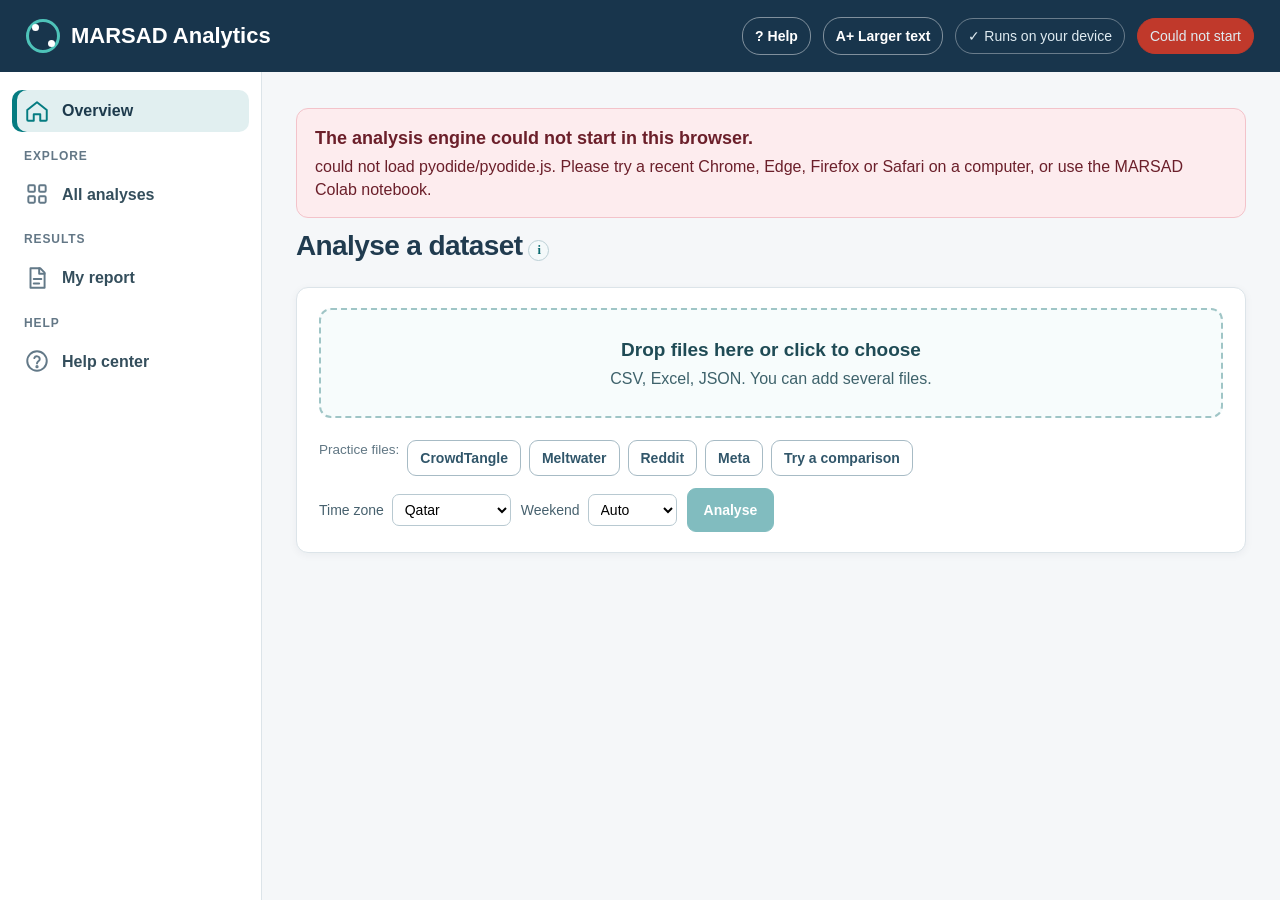
==== index.html @ 1d28ecde "Add files via upload" ====
<!DOCTYPE html>
<html lang="en">
<head>
<meta charset="utf-8">
<meta name="viewport" content="width=device-width, initial-scale=1">
<title>MARSAD Analytics: web dashboard</title>
<link rel="preconnect" href="https://fonts.googleapis.com">
<link href="https://fonts.googleapis.com/css2?family=Noto+Naskh+Arabic:wght@400;600&display=swap" rel="stylesheet">
<style>
:root{--navy:#18354c;--navy2:#254760;--teal:#057c81;--teal-dark:#04666a;--teal-light:#e8f5f3;--bg:#f5f7f9;--white:#fff;--ink:#243543;--muted:#586a77;--border:#dce4e9;--shadow:0 2px 9px rgba(19,45,62,.05);--focus:#f19d3d;--amber:#9a5b00;--amber-bg:#fff4de;--amber-line:#f2dcaf;--grey-bg:#eef1f3;--ok-bg:#e6f4ea;--ok:#1e6b3a}
*{box-sizing:border-box}
html,body{margin:0;min-height:100%;font-family:Arial,Helvetica,"Noto Naskh Arabic",sans-serif;color:var(--ink);background:var(--bg);font-size:16px;line-height:1.45}
[dir=rtl],.ar{font-family:"Noto Naskh Arabic",Arial,sans-serif}
button,input,select,textarea{font:inherit}button{cursor:pointer}a{color:var(--teal-dark)}
button:focus-visible,input:focus-visible,select:focus-visible,textarea:focus-visible,[tabindex]:focus-visible{outline:3px solid var(--focus);outline-offset:2px}
h1,h2,h3,p{margin-top:0}
.appbar{height:72px;background:var(--navy);color:#fff;display:flex;align-items:center;justify-content:space-between;padding:0 26px;gap:16px;position:sticky;top:0;z-index:50}
.branding{display:flex;align-items:center;gap:11px}
.brand-mark{width:34px;height:34px;border:3px solid #4ec3b9;border-radius:50%;position:relative;flex:none}
.brand-mark:before,.brand-mark:after{content:"";position:absolute;width:7px;height:7px;border-radius:50%;background:#fff}
.brand-mark:before{top:2px;left:3px}.brand-mark:after{right:2px;bottom:3px}
.brand{font-size:22px;font-weight:800}.brand-sub{color:#c6d9e5;font-size:13px;margin-top:2px}
.top-right{display:flex;align-items:center;gap:12px;font-size:14px;color:#dfebf1}
.pill{border:1px solid rgba(255,255,255,.35);padding:7px 12px;border-radius:18px;white-space:nowrap}
#engine{max-width:40vw;overflow:hidden;text-overflow:ellipsis}
#engine.ready{background:#2a9d8f;border-color:#2a9d8f}#engine.err{background:#c0392b;border-color:#c0392b}
.shell{display:grid;grid-template-columns:262px minmax(0,1fr);min-height:calc(100vh - 72px)}
.sidebar{background:#fff;border-right:1px solid var(--border);padding:18px 12px;position:sticky;top:72px;height:calc(100vh - 72px);overflow:auto}
.nav-label{font-size:12px;font-weight:800;text-transform:uppercase;letter-spacing:.9px;color:#637786;margin:16px 12px 8px}
.nav-button{width:100%;display:flex;align-items:center;gap:12px;text-align:left;border:0;background:transparent;color:#344e5c;padding:10px 12px;border-radius:10px;min-height:50px;font-weight:700;margin-bottom:3px}
.nav-button .ico{width:26px;height:26px;flex:none;color:#637988}
.nav-button.active{color:#065f62;background:var(--teal-light);box-shadow:inset 4px 0 0 var(--teal)}
.nav-button.active .ico{color:var(--teal)}
.nav-button:hover:not(.active){background:#f4f7f8}
.nav-desc{font-size:12.5px;color:#7a8a94;display:block;margin-top:2px;font-weight:400}
.nav-count{margin-left:auto;font-size:12px;color:#6c8190;font-weight:700}
.side-footer{margin:18px 8px 0;padding:14px 6px;border-top:1px solid var(--border);font-size:13px;color:#657783;line-height:1.6}
.side-footer b{color:var(--ink)}
.content{padding:24px 34px 60px;max-width:1500px;width:100%;margin:0 auto;min-width:0}
.eyebrow{font-size:13.5px;color:#69808d;font-weight:700;margin-bottom:8px}
.eyebrow a{color:#69808d;text-decoration:none}.eyebrow a:hover{text-decoration:underline}
.title-row{display:flex;align-items:flex-start;justify-content:space-between;gap:16px;flex-wrap:wrap}
.page-title{font-size:32px;line-height:1.15;letter-spacing:-.6px;color:#203b4f;margin:0 0 8px}
.page-lead{font-size:18px;color:var(--muted);margin-bottom:0;max-width:820px}
.head-actions{display:flex;align-items:center;gap:10px;flex-wrap:wrap}
.btn{border:1px solid #a7bbc5;background:#fff;border-radius:9px;min-height:44px;padding:9px 16px;font-weight:700;color:#31566a;display:inline-flex;align-items:center;justify-content:center;gap:7px;text-decoration:none;white-space:nowrap}
.btn:hover{background:#f4f8fa}.btn.primary{background:var(--teal);color:#fff;border-color:var(--teal)}.btn.primary:hover{background:var(--teal-dark)}
.btn:disabled{opacity:.5;cursor:default}.btn.small{min-height:36px;padding:6px 12px;font-size:14px}
.info-line{margin:20px 0 16px;padding:12px 16px;border:1px solid #cce8e5;background:#edf8f6;color:#25595c;border-radius:9px;display:flex;justify-content:space-between;align-items:center;gap:14px;font-size:15px;flex-wrap:wrap}
.section-heading{font-size:22px;color:#203d51;margin:30px 0 6px}
.section-description{font-size:15.5px;color:#617583;margin:0 0 16px}
.metric-grid{display:grid;grid-template-columns:repeat(4,minmax(0,1fr));gap:16px;margin-top:16px}
.metric{padding:18px 20px;background:#fff;border:1px solid var(--border);border-radius:12px;box-shadow:var(--shadow);min-height:108px}
.metric-label{font-size:15px;color:#536b7a;margin-bottom:8px}.metric-value{font-size:30px;font-weight:800;color:#1d3f52;line-height:1.1}
.metric-small{font-size:13.5px;margin-top:6px;color:#6a7f8a}.metric .date-value{font-size:20px}
.cards-2{display:grid;grid-template-columns:1fr 1fr;gap:18px}
.panel{background:#fff;border:1px solid var(--border);border-radius:12px;box-shadow:var(--shadow);padding:20px 22px;min-width:0;margin-bottom:18px}
.cards-2 .panel{margin-bottom:0}
.panel-title{font-size:19px;font-weight:700;color:#243d50;margin:0 0 4px}
.panel-description{color:#687d89;font-size:14.5px;margin:0 0 12px}
.panel-actions{display:flex;justify-content:space-between;align-items:center;gap:10px;margin-top:14px;padding-top:14px;border-top:1px solid #edf0f2;flex-wrap:wrap}
.text-button{padding:6px 0;border:0;background:none;color:#006c73;font-weight:700;font-size:15px;min-height:36px}
.text-button:hover{text-decoration:underline}
.save-button{min-height:38px;padding:6px 12px;border:1px solid #c9dadc;border-radius:8px;color:#32616a;background:#fff;font-size:14px;font-weight:700}
.save-button.saved{color:#047475;background:#eaf6f2;border-color:#a4d2ce}
.summary-list{padding:0;margin:0;list-style:none}
.summary-list li{padding:12px 0;border-bottom:1px solid #edf0f2;display:flex;align-items:flex-start;gap:12px;font-size:16px}
.summary-list li:last-child{border-bottom:0}
.dot{width:9px;height:9px;flex:0 0 9px;background:var(--teal);border-radius:50%;margin-top:8px}
.progress-row{display:grid;grid-template-columns:minmax(90px,1.2fr) minmax(100px,2fr) 50px;align-items:center;gap:12px;font-size:15px;margin:9px 0;cursor:pointer;border-radius:6px;padding:3px 4px}
.progress-row:hover{background:#f2faf9}
.bar-track{height:13px;border-radius:7px;background:#edf3f5;overflow:hidden}.bar-fill{height:100%;background:#168a8d;border-radius:7px}
.explore-grid{display:grid;grid-template-columns:repeat(3,minmax(0,1fr));gap:14px}
.explore-card{display:flex;align-items:center;gap:14px;text-align:left;border:1px solid var(--border);border-radius:12px;padding:16px;background:#fff;min-height:100px;box-shadow:var(--shadow);width:100%}
.explore-card:hover{background:#f2faf9;border-color:#a7ceca}
.explore-icon{flex:0 0 48px;height:48px;border-radius:10px;background:#e8f5f4;color:#11787f;display:grid;place-items:center}
.explore-icon svg{width:26px;height:26px}
.explore-label{font-size:17px;font-weight:700;color:#274555;margin-bottom:3px}
.explore-detail{font-size:14px;color:#6c7e88}
.arrow{color:#49767b;margin-left:auto;font-size:24px}
/* analysis tiles */
.tiles{display:grid;grid-template-columns:repeat(auto-fill,minmax(280px,1fr));gap:14px}
.tile{position:relative;text-align:left;border:1px solid var(--border);border-radius:12px;padding:16px 16px 14px;background:#fff;box-shadow:var(--shadow);display:flex;flex-direction:column;gap:6px;min-height:150px;width:100%}
.tile:hover{border-color:#a7ceca;background:#fbfefe}
.tile .t-title{font-size:17.5px;font-weight:700;color:#21404f;padding-right:34px}
.tile .t-short{font-size:14.5px;color:#5f7380;flex:1}
.tile .t-foot{display:flex;align-items:center;gap:8px;flex-wrap:wrap}
.info-btn{position:absolute;top:12px;right:12px;width:30px;height:30px;border-radius:50%;border:1px solid #bcd0d6;background:#f4f9fa;color:#0b6a70;font-weight:800;font-family:Georgia,serif;font-size:15px;display:grid;place-items:center;padding:0}
.info-btn:hover{background:#e3f2f2}
.info-mini{display:inline-grid;place-items:center;width:21px;height:21px;border-radius:50%;border:1px solid #bcd0d6;background:#f4f9fa;color:#0b6a70;font:700 12.5px Georgia,serif;margin-left:6px;vertical-align:1px;cursor:help;flex:none}
.info-mini:hover{background:#e3f2f2}
.status{font-size:12.5px;font-weight:700;padding:3px 9px;border-radius:12px;white-space:nowrap}
.st-ready{background:var(--ok-bg);color:var(--ok)}.st-off{background:var(--grey-bg);color:#5d6b75}.st-soon{background:var(--amber-bg);color:var(--amber)}.st-wait{background:#eef3f9;color:#2f5f8a}
.tile.off{background:#fafbfc}.tile.off .t-title{color:#55666f}
.tag{font-size:12px;padding:3px 8px;border-radius:7px;background:#f1f5f6;color:#3b5a67}
/* tooltip */
#tip{position:fixed;z-index:120;max-width:480px;background:#fff;border:1px solid #c9d8de;border-radius:12px;box-shadow:0 12px 32px rgba(19,45,62,.18);padding:16px 18px;font-size:14.5px;color:#2f4554;display:none;pointer-events:none}
#tip.show{display:block}
#tip h4{margin:0 0 8px;font-size:16.5px;color:#1d3a4c}
#tip .lbl{font-size:12px;font-weight:800;text-transform:uppercase;letter-spacing:.6px;color:#5b7685;margin:10px 0 3px}
#tip p{margin:0}
#tip .st{margin-top:10px;font-weight:700}
/* analysis page */
.chips{display:flex;flex-wrap:wrap;gap:10px;margin:4px 0 6px}
.chip{background:#fff;border:1px solid var(--border);border-radius:10px;padding:10px 14px;cursor:help;min-width:120px}
.chip b{display:block;font-size:22px;color:#1d3f52}.chip span{font-size:13px;color:#5f7380}
.viewtabs{display:flex;gap:6px;flex-wrap:wrap;margin:4px 0 10px}
.viewtabs button{border:1px solid #c6d6db;background:#fff;color:#365d6d;border-radius:18px;min-height:38px;padding:6px 14px;font-size:14.5px;font-weight:700}
.viewtabs button.on{color:#075f63;background:var(--teal-light);border-color:#8dc7c4}
.fig{width:100%;min-height:240px}
.tipline{font-size:14px;color:#55717b;background:#f4f8f9;border-radius:8px;padding:9px 12px;margin-top:8px}
ul.notes{margin:0;padding-left:20px}ul.notes li{margin:6px 0;color:#435866}
table.g{border-collapse:collapse;width:100%;font-size:14.5px}
table.g th,table.g td{border-bottom:1px solid #edf0f2;padding:8px 10px;text-align:left;vertical-align:top}
table.g th{background:#f4f7f8;color:#4d6774;font-weight:700;position:sticky;top:0;cursor:help}
table.g tr.click{cursor:pointer}table.g tr.click:hover td{background:#f2faf9}
.tbl{max-height:460px;overflow:auto;border:1px solid var(--border);border-radius:9px}
details.box{background:#fff;border:1px solid var(--border);border-radius:12px;box-shadow:var(--shadow);margin-bottom:18px}
details.box>summary{cursor:pointer;padding:16px 22px;font-size:18px;font-weight:700;color:#243d50;list-style:none;display:flex;align-items:center;gap:10px}
details.box>summary::-webkit-details-marker{display:none}
details.box>summary:before{content:"›";font-size:24px;color:#4b7f86;transition:transform .15s;display:inline-block}
details.box[open]>summary:before{transform:rotate(90deg)}
details.box>summary .sub{font-size:14px;color:#6c8190;font-weight:400}
details.box>.inner{padding:0 22px 20px}
.pgrid{display:grid;grid-template-columns:repeat(auto-fill,minmax(230px,1fr));gap:10px 18px}
.pgrid label{font-size:14px;color:#47616e;display:block;margin-bottom:4px;font-weight:700}
.pgrid input[type=text],.pgrid input[type=number],.pgrid select,.pgrid textarea{width:100%;padding:8px 10px;border:1px solid #b8c9d1;border-radius:8px;background:#fff;min-height:42px}
.howbox p{font-size:15.5px;color:#3b5361}
.msg{padding:16px 18px;border-radius:12px;background:var(--amber-bg);border:1px solid var(--amber-line);font-size:16px;margin:12px 0;color:#5a4614}
.msg.grey{background:#f3f5f7;border-color:#dfe5ea;color:#3f4f5a}.msg.err{background:#fdecee;border-color:#f3c3ca;color:#6b1f2a}
.msg b{display:block;font-size:18px;margin-bottom:4px}
.drop{border:2px dashed #9fc5c6;border-radius:12px;padding:26px;text-align:center;color:#3e626b;background:#f7fcfc;cursor:pointer;font-size:16px}
.drop.over{background:#e8f5f3;border-color:var(--teal)}
.drop b{display:block;font-size:19px;margin-bottom:4px;color:#1f4b55}
.samples{display:flex;gap:8px;flex-wrap:wrap;margin-top:8px}
.steps{display:grid;grid-template-columns:repeat(3,1fr);gap:14px;margin:18px 0}
.step{background:#fff;border:1px solid var(--border);border-radius:12px;padding:16px}
.step .n{width:32px;height:32px;border-radius:50%;background:var(--teal);color:#fff;display:grid;place-items:center;font-weight:800;margin-bottom:8px}
.searchbox{padding:12px 14px;border:1px solid #a9bdc8;border-radius:9px;width:100%;max-width:520px;margin:4px 0 20px;font-size:16px}
.small-print{font-size:13.5px;color:#617784}
#busy{position:fixed;inset:0;background:rgba(245,247,249,.6);display:none;align-items:center;justify-content:center;z-index:90}
#busy.on{display:flex}
#busy .in{background:#fff;border:1px solid var(--border);border-radius:12px;padding:18px 24px;box-shadow:0 8px 24px rgba(0,0,0,.08);font-size:16px}
.spin{display:inline-block;width:16px;height:16px;border:3px solid #c9d3de;border-top-color:var(--teal);border-radius:50%;animation:sp 1s linear infinite;vertical-align:-3px;margin-right:9px}
@keyframes sp{to{transform:rotate(360deg)}}
.modal-scrim{display:none;position:fixed;z-index:100;inset:0;background:rgba(13,37,51,.45);padding:24px;align-items:center;justify-content:center}
.modal-scrim.open{display:flex}
.modal{background:#fff;border-radius:15px;max-width:720px;width:100%;max-height:88vh;overflow:auto;padding:26px 28px;box-shadow:0 10px 35px #162b3c45}
.modal-head{display:flex;justify-content:space-between;gap:12px;align-items:flex-start}
.modal-head h2{font-size:23px;margin:0 0 8px}
.close-modal{border:0;background:#f0f4f5;border-radius:8px;width:42px;height:42px;font-size:22px;flex:none}
.post{border-bottom:1px solid var(--border);padding:12px 0}
.post .m{font-size:13px;color:#6a7d88;margin-bottom:4px}
.post .t{font-size:16px;line-height:1.7;white-space:pre-wrap;word-wrap:break-word}
.post mark{background:#ffe08a;padding:0 2px;border-radius:2px}
.report-list{margin:14px 0;padding:0;list-style:none}
.report-list li{padding:12px;border-bottom:1px solid var(--border);display:flex;justify-content:space-between;gap:10px;align-items:center}
.mobile-nav{display:none}
.dlrow{display:flex;gap:8px;flex-wrap:wrap;align-items:center}
.lang-note{font-size:14px;color:#55717b}

.panel-head{display:flex;justify-content:space-between;align-items:center;gap:10px;flex-wrap:wrap;margin-bottom:8px}
.panel-head .panel-title{margin:0}
.tools{display:flex;gap:6px;align-items:center;flex-wrap:wrap}
.iconbtn{border:1px solid var(--border);background:#fff;border-radius:7px;min-height:32px;padding:4px 10px;font-size:13px;font-weight:700;color:#3a5f6c}
.iconbtn:hover{background:#f4f8fa}.iconbtn.on{background:#eaf6f2;border-color:#a4d2ce;color:#047475}
.menu{position:relative}
.menu-list{position:absolute;right:0;top:36px;background:#fff;border:1px solid var(--border);border-radius:9px;box-shadow:0 8px 22px rgba(19,45,62,.14);z-index:30;min-width:200px;padding:4px}
.menu-list button{display:block;width:100%;text-align:left;border:0;background:none;padding:8px 10px;border-radius:6px;font-size:14px;color:#2f4d5a}
.menu-list button:hover{background:#f2f7f8}
.viewtabs.sub{margin:0 0 8px}.viewtabs.sub button{min-height:30px;font-size:13px;padding:3px 10px}
.viewtabs .info-mini{align-self:center}
.optpanel{padding:14px 18px}
.opt-actions{display:flex;justify-content:flex-end;margin-top:10px}
.start-row{display:flex;justify-content:space-between;align-items:center;gap:12px;flex-wrap:wrap;margin-top:14px}
.opts{display:flex;gap:10px;align-items:center;flex-wrap:wrap;font-size:14px;color:#47616e}
.opts select{padding:6px 8px;border:1px solid #b8c9d1;border-radius:7px;margin-left:4px;background:#fff}
.info-btn.inline{position:static;display:inline-grid;margin-left:10px;vertical-align:6px}
.mh{font-size:16px;margin:14px 0 4px}
.backbtn{border:1px solid #c6d6db;background:#fff;color:#0b6a70;border-radius:8px;min-height:38px;padding:6px 14px;font-weight:700;font-size:14.5px;margin-bottom:12px}
.backbtn:hover{background:#eef7f7}
label.cb{display:flex!important;align-items:center;gap:6px;margin-top:26px}
.tile{min-height:96px;gap:10px;justify-content:space-between}
.nav-button{min-height:42px;padding:8px 12px}
.page-title{font-size:28px}
.title-row{margin-bottom:16px}
@media(max-width:1150px){.shell{grid-template-columns:225px minmax(0,1fr)}.content{padding:22px 22px 40px}.explore-grid{grid-template-columns:repeat(2,minmax(0,1fr))}}
@media(max-width:900px){.shell{display:block}.sidebar{display:none}.mobile-nav{display:flex;gap:8px;overflow:auto;background:#fff;border-bottom:1px solid var(--border);padding:10px 14px;position:sticky;top:72px;z-index:40}.mobile-nav button{white-space:nowrap;padding:10px 14px;min-height:44px;border-radius:8px;border:1px solid var(--border);background:#fff;color:#48616e;font-weight:700}.mobile-nav button.active{background:var(--teal-light);color:#066467;border-color:#8ec5c4}.cards-2{grid-template-columns:1fr}.metric-grid{grid-template-columns:repeat(2,minmax(0,1fr))}.steps{grid-template-columns:1fr}.page-title{font-size:27px}.top-right .hide-sm{display:none}}
@media(max-width:540px){.appbar{height:62px;padding:0 14px}.brand{font-size:19px}.brand-sub{display:none}.mobile-nav{top:62px}.content{padding:14px 12px 30px}.explore-grid{grid-template-columns:1fr}.page-lead{font-size:16px}}
/* file button, wayfinding, compare */
.filebtn{display:flex;align-items:center;gap:10px;background:#f6b44b;color:#1c2a35;border:0;border-radius:22px;padding:6px 8px 6px 14px;font-weight:800;font-size:15px;min-height:42px;max-width:48vw}
.filebtn:hover{background:#ffc766}
.filebtn svg{width:20px;height:20px;flex:none}
.filebtn .fn{font-weight:600;overflow:hidden;text-overflow:ellipsis;white-space:nowrap;max-width:26vw}
.filebtn .ch{background:#1c2a35;color:#fff;border-radius:14px;padding:4px 11px;font-size:13.5px;white-space:nowrap}
.sizebtn{border:1px solid rgba(255,255,255,.45);background:transparent;color:#fff;border-radius:18px;min-height:38px;padding:5px 12px;font-weight:800;white-space:nowrap}
.sizebtn[aria-pressed=true]{background:#fff;color:var(--navy)}
.crumbs{display:flex;align-items:center;flex-wrap:wrap;gap:6px;margin:0 0 14px;font-size:16px}
.crumbs .sep{color:#8aa0ab;font-size:20px;line-height:1}
.crumbs .lnk{border:0;background:none;color:#0b6a70;font-weight:700;padding:4px 2px;text-decoration:underline;text-underline-offset:3px}
.crumbs .here{font-weight:800;color:#203b4f}
.crumbs .backbtn{margin:0 10px 0 0}
.sec-band{display:flex;align-items:center;gap:14px;padding:14px 18px;border-radius:12px;background:color-mix(in srgb,var(--sec) 9%,#fff);border-left:6px solid var(--sec);margin-bottom:18px}
.sec-band .sec-ico{width:46px;height:46px;border-radius:12px;background:var(--sec);color:#fff;display:grid;place-items:center;flex:none}
.sec-band .sec-ico svg{width:26px;height:26px}
.sec-band .page-title{margin:0}
.sec-band .sec-q{color:#4f6673;font-size:15.5px;margin-top:2px}
.sec-tag{display:inline-flex;align-items:center;gap:6px;font-size:13px;font-weight:800;text-transform:uppercase;letter-spacing:.7px;color:var(--sec);margin-bottom:2px}
.sec-tag svg{width:18px;height:18px}
.tile{border-left:5px solid var(--sec,#dce4e9)}
.nav-button .ico{color:var(--sec,#637988)}
.nav-button.active{background:color-mix(in srgb,var(--sec,#057c81) 12%,#fff);box-shadow:inset 5px 0 0 var(--sec,#057c81);color:#1d3a4c}
.nav-button.active .ico{color:var(--sec,#057c81)}
.explore-icon{background:color-mix(in srgb,var(--sec,#11787f) 13%,#fff);color:var(--sec,#11787f)}
.secblock .section-heading{color:var(--sec);border-left:5px solid var(--sec);padding-left:10px}
.pager{display:flex;justify-content:space-between;align-items:center;gap:12px;margin-top:22px;padding-top:16px;border-top:1px solid var(--border);flex-wrap:wrap}
.pager .btn{max-width:40%;overflow:hidden;text-overflow:ellipsis}
.pager .pos{font-size:14.5px;color:var(--muted)}
.cmpbar{display:flex;align-items:center;gap:10px 14px;flex-wrap:wrap;padding:12px 16px;border-radius:10px;background:#eef3fb;border:1px solid #c9d8ef;color:#23415f;margin:0 0 14px;font-size:15px}
.cmpbar b{color:#173a5e}
.filechips{display:flex;gap:6px;flex-wrap:wrap}
.filechips button{border:1px solid #9fb7d6;background:#fff;color:#23415f;border-radius:18px;min-height:36px;padding:5px 14px;font-weight:700}
.filechips button.on{background:#2f5f9a;color:#fff;border-color:#2f5f9a}
.frow{display:grid;grid-template-columns:minmax(0,1.3fr) minmax(170px,1fr) auto;gap:12px;align-items:center;padding:8px 0;border-bottom:1px solid #edf0f2}
.frow input{padding:8px 10px;border:1px solid #b8c9d1;border-radius:8px;min-height:40px;width:100%}
.frow .fl{font-size:12.5px;color:#617784;display:block}
.modes{display:grid;grid-template-columns:1fr 1fr;gap:12px;margin:16px 0 4px}
.mode{display:flex;gap:10px;align-items:flex-start;border:2px solid var(--border);border-radius:12px;padding:14px;cursor:pointer;background:#fff}
.mode.on{border-color:var(--teal);background:#f2faf9}
.mode b{display:block;font-size:16.5px;margin-bottom:3px}
.mode span{font-size:14px;color:#55707c}
.mode input{margin-top:4px;width:18px;height:18px;flex:none}
body.bigtext{font-size:18.5px}
body.bigtext .nav-button{font-size:17.5px}
body.bigtext .tile .t-title{font-size:20px}
body.bigtext .page-title{font-size:34px}
body.bigtext .btn,body.bigtext .iconbtn,body.bigtext .viewtabs button,body.bigtext .filechips button{font-size:16.5px}
body.bigtext .chip span,body.bigtext .metric-label,body.bigtext .small-print,body.bigtext table.g,body.bigtext .cmpbar{font-size:16.5px}
body.bigtext #tip{font-size:17px;max-width:560px}
body.bigtext .crumbs{font-size:18px}
body.bigtext .post .t{font-size:18.5px}
body.bigtext .explore-label{font-size:19px}
@media(max-width:900px){.filebtn .fn{display:none}.modes{grid-template-columns:1fr}.frow{grid-template-columns:1fr}.sizebtn{padding:5px 9px}}
</style>
<link rel="stylesheet" href="help.css">
</head>
<body>
<header class="appbar">
  <div class="branding"><div class="brand-mark" aria-hidden="true"></div><div><div class="brand">MARSAD Analytics</div></div></div>
  <div class="top-right"><span id="filebar"></span><button class="sizebtn" id="helpbtn" title="Guides for every analysis, questions and answers">? Help</button><button class="sizebtn" id="sizebtn" aria-pressed="false" title="Make the text larger or smaller">A+ Larger text</button><span class="pill hide-sm" title="Files are read inside this page and never uploaded">&#x2713; Runs on your device</span><span class="pill" id="engine"><span class="spin"></span>Starting</span></div>
</header>
<nav class="mobile-nav" id="mobileNav" aria-label="Sections"></nav>
<div class="shell">
  <aside class="sidebar" aria-label="Main navigation" id="sidebar"></aside>
  <main class="content" id="main" tabindex="-1"></main>
</div>
<div id="tip" role="tooltip"></div>
<div id="busy"><div class="in"><span class="spin"></span><span id="busytxt">Working</span></div></div>
<div class="modal-scrim" id="modal"><section class="modal" role="dialog" aria-modal="true" aria-labelledby="modalTitle"><div class="modal-head"><h2 id="modalTitle"></h2><button aria-label="Close" class="close-modal" id="closeModal">×</button></div><div id="modalBody"></div></section></div>
<input type="file" id="file" multiple accept=".csv,.tsv,.txt,.xlsx,.xls,.json,.jsonl,.ndjson" hidden>

<script src="help.js"></script>
<script>
"use strict";
// The page host serves a fixed set of file types, so archives and wheels are stored with an extra ".wasm" suffix.
(() => {
  const realFetch = window.fetch.bind(window);
  window.fetch = (input, init) => {
    const url = typeof input === "string" ? input : (input instanceof URL ? input.href : input.url);
    if (/\.(whl|zip)(\?.*)?$/.test(url) && !/^(blob|data):/.test(url)) return realFetch(url.replace(/(\.(whl|zip))(\?.*)?$/, "$1.wasm$3"), init);
    return realFetch(input, init);
  };
})();

const SITE = "/home/pyodide/site";
const PKGS = ["numpy", "pandas", "scipy", "scikit-learn", "regex", "msgpack", "tzdata", "packaging"];
let py = null, W = null, REG = null, PL = null, SCAN = null, LEX = [], dl = null, wordfreq = false;
const files = [], results = {}, params = {}, saved = new Set(), fileSel = {};
let loadMode = "combine";
// one colour per section, used on the menu, tiles, page headers and analysis pages
const SECCOL = {overview: "#18354c", data: "#5b6b7a", time: "#2f6db3", words: "#7b5ea7", topics: "#a0581b", feelings: "#c7354f", framing: "#8a6d00", people: "#057c81", reactions: "#c2410c", spread: "#3f7d3a", society: "#9b3a78", report: "#18354c"};
const secVar = id => `style="--sec:${SECCOL[id] || "#057c81"}"`;
const COMPARE = () => !!(SCAN && SCAN.mode === "compare" && (SCAN.datasets || []).length > 1);
const splitKey = id => { const ch = (regCard(id) || {}).param_choices || {}; return Object.keys(ch).find(k => Array.isArray(ch[k]) && ch[k].includes("dataset")) || null; };
let view = {page: "overview"};
const $ = (s, el = document) => el.querySelector(s);
const esc = s => String(s ?? "").replace(/[&<>"']/g, c => ({"&": "&amp;", "<": "&lt;", ">": "&gt;", '"': "&quot;", "'": "&#39;"}[c]));
const fmt = v => typeof v === "number" ? (Number.isInteger(v) ? v.toLocaleString() : (Math.abs(v) >= 100 ? Math.round(v).toLocaleString() : (Math.abs(v) >= 10 ? v.toFixed(1) : (+v.toPrecision(2)).toString()))) : (v === null || v === undefined ? "" : String(v));
const human = k => String(k).replace(/_%$/, " (%)").replace(/_/g, " ").replace(/^./, c => c.toUpperCase());
const tick = () => new Promise(r => setTimeout(r, 30));
function busy(on, t) { $("#busy").classList.toggle("on", on); if (t) $("#busytxt").textContent = t; }
function engine(t, cls) { const e = $("#engine"); e.className = "pill" + (cls ? " " + cls : ""); e.innerHTML = (cls ? "" : '<span class="spin"></span>') + esc(t); }
function loadScript(src) { return new Promise((ok, bad) => { const s = document.createElement("script"); s.src = src; s.onload = ok; s.onerror = () => bad(new Error("could not load " + src)); document.head.appendChild(s); }); }
async function bytes(url) { const r = await fetch(url); if (!r.ok) throw new Error(url + ": " + r.status); return new Uint8Array(await r.arrayBuffer()); }
const pyErr = e => { const l = String(e.message || e).trim().split("\n"); return l[l.length - 1]; };

// ------------------------------------------------------------------ icons (simple line drawings)
const ICON = {
  home: '<path d="M3 11l9-7 9 7v9a1 1 0 0 1-1 1h-5v-6H9v6H4a1 1 0 0 1-1-1z"/>',
  check: '<circle cx="12" cy="12" r="9"/><path d="M8 12.5l2.5 2.5L16 9.5"/>',
  clock: '<circle cx="12" cy="12" r="9"/><path d="M12 7v5l3 2"/>',
  text: '<path d="M4 6h16M4 10h16M4 14h10M4 18h7"/>',
  topics: '<circle cx="7" cy="8" r="3"/><circle cx="17" cy="8" r="3"/><circle cx="12" cy="17" r="3"/>',
  heart: '<path d="M12 20s-7-4.5-7-10a4 4 0 0 1 7-2.6A4 4 0 0 1 19 10c0 5.5-7 10-7 10z"/>',
  quote: '<path d="M7 7h4v4c0 3-2 5-4 6M15 7h4v4c0 3-2 5-4 6"/>',
  people: '<circle cx="9" cy="8" r="3"/><path d="M3 20c0-3.3 2.7-6 6-6s6 2.7 6 6"/><circle cx="17" cy="9" r="2.4"/><path d="M15.5 14.2A5 5 0 0 1 21 19"/>',
  react: '<path d="M7 11v9H4v-9zM7 11l4-8c1.5 0 2.5 1 2.2 2.6L12.6 9H19a2 2 0 0 1 2 2.3l-1.2 7A2 2 0 0 1 17.8 20H7"/>',
  spread: '<circle cx="5" cy="12" r="2.5"/><circle cx="19" cy="5" r="2.5"/><circle cx="19" cy="19" r="2.5"/><path d="M7.3 11l9.4-4.8M7.3 13l9.4 4.8"/>',
  file: '<path d="M6 3h8l4 4v14H6z"/><path d="M14 3v4h4"/><path d="M9 13h6M9 17h4"/>',
  download: '<path d="M12 4v11"/><path d="M7 10l5 5 5-5"/><path d="M4 19h16"/>',
  help: '<circle cx="12" cy="12" r="9"/><path d="M9.5 9.3a2.6 2.6 0 0 1 5 1c0 1.8-2.5 2.2-2.5 3.9"/><circle cx="12" cy="17.2" r=".6" fill="currentColor"/>',
  report: '<path d="M6 3h9l4 4v14H6z"/><path d="M14 3v5h5M9 13h7M9 17h5"/>',
  society: '<circle cx="12" cy="6" r="2.5"/><circle cx="5" cy="17" r="2.5"/><circle cx="19" cy="17" r="2.5"/><path d="M10.6 8.1L6.3 14.8M13.4 8.1l4.3 6.7M7.5 17h9"/>',
  all: '<rect x="4" y="4" width="6" height="6" rx="1"/><rect x="14" y="4" width="6" height="6" rx="1"/><rect x="4" y="14" width="6" height="6" rx="1"/><rect x="14" y="14" width="6" height="6" rx="1"/>',
};
const ico = (n, cls = "ico") => `<svg class="${cls}" viewBox="0 0 24 24" fill="none" stroke="currentColor" stroke-width="1.8" stroke-linecap="round" stroke-linejoin="round" aria-hidden="true">${ICON[n] || ICON.all}</svg>`;

// ------------------------------------------------------------------ engine
async function boot() {
  try {
    engine("Loading charts");
    await loadScript("plotly.min.js");
    engine("Loading the analysis engine (first visit: about a minute)");
    await loadScript("pyodide/pyodide.js");
    py = await loadPyodide({indexURL: new URL("pyodide/", document.baseURI).href});
    engine("Loading data tools");
    await py.loadPackage(PKGS, {messageCallback: () => {}});
    engine("Loading MARSAD");
    for (const z of ["bundle_py.zip", "marsad.zip"]) py.unpackArchive(await bytes(z), "zip", {extractDir: SITE});
    py.FS.writeFile(SITE + "/plotly/package_data/plotly.min.js", await (await fetch("plotly.min.js")).text());
    py.FS.mkdirTree("/data");
    await py.runPythonAsync(`import sys, warnings\nwarnings.filterwarnings("ignore")\nsys.path.insert(0, "${SITE}")\nfrom marsad_analytics import webapp as W`);
    W = py.globals.get("W");
    REG = JSON.parse(W.registry_json()); PL = REG.plain;
    engine("Ready", "ready");
    try { dl = await window.claude?.use?.("downloads"); } catch (e) { dl = null; }
    render();
  } catch (e) {
    console.error(e);
    engine("Could not start", "err");
    $("#main").insertAdjacentHTML("afterbegin", `<div class="msg err"><b>The analysis engine could not start in this browser.</b>${esc(e.message)}. Please try a recent Chrome, Edge, Firefox or Safari on a computer, or use the MARSAD Colab notebook.</div>`);
  }
}
async function ensureWordfreq() {
  if (wordfreq) return;
  busy(true, "Loading everyday word frequencies (6 MB)"); await tick();
  py.unpackArchive(await bytes("wordfreq_data.zip"), "zip", {extractDir: SITE}); wordfreq = true;
}

// ------------------------------------------------------------------ catalogue helpers
function sections() { return PL ? PL.sections : []; }
function itemsOf(sec) {
  if (!PL) return [];
  const cards = Object.entries(PL.cards).filter(([, v]) => v.section === sec).map(([id, v]) => ({id, ...v, planned: false}));
  const order = REG.cards.map(c => c.id);
  cards.sort((a, b) => order.indexOf(a.id) - order.indexOf(b.id));
  return cards.concat(PL.planned.filter(p => p.section === sec).map(p => ({...p, planned: true})));
}
function allItems() { return sections().flatMap(s => itemsOf(s.id)); }
function regCard(id) { return REG ? REG.cards.find(c => c.id === id) : null; }
function plainOf(id) { return PL ? (PL.cards[id] || PL.planned.find(p => p.id === id)) : null; }
function status(item) {
  if (item.planned) return {cls: "st-soon", label: "Planned", why: item.note, ok: false};
  if (!SCAN) return {cls: "st-wait", label: "Load a file", why: "Load a file on the Overview page.", ok: false};
  const c = regCard(item.id) || {};
  if (c.available) return {cls: "st-ready", label: "Ready", why: "", ok: true};
  if (c.runtime_gap) return {cls: "st-soon", label: /own model or API/.test(c.hint || "") ? "Needs MARSAD service" : "Needs MARSAD server", why: plainGap(c), ok: false};
  const need = (c.missing || []).map(m => PL.needs[m] || m);
  return {cls: "st-off", label: "Not for this file", why: need.length ? "Needs " + need.join(" or ") + "." : (c.hint || ""), ok: false};
}
function plainGap(c) {
  if (/own model or API/.test(c.hint || "")) return "Runs when the MARSAD service for it is connected, or on files that already include these labels.";
  return "Runs on the MARSAD server or in the Colab notebook, or here on files that already include these labels.";
}

// ------------------------------------------------------------------ tooltips (hover, keyboard focus, or tap the i button)
const tip = $("#tip");
function tipHTML(id) {
  const it = plainOf(id); if (!it) return "";
  const st = status({...it, id, planned: !!(it.task)});
  return `<h4>${esc(it.title)}</h4><div class="lbl">What it shows</div><p>${esc(it.what)}</p><div class="lbl">How it is calculated</div><p>${esc(it.how)}</p>${it.example ? `<div class="lbl">Example</div><p>${esc(it.example)}</p>` : ""}${it.note ? `<div class="lbl">Good to know</div><p>${esc(it.note)}</p>` : ""}<div class="st"><span class="status ${st.cls}">${esc(st.label)}</span> ${esc(st.ok ? "" : st.why)}</div>`;
}
function showTip(el) {
  const html = el.dataset.tipCard ? tipHTML(el.dataset.tipCard) : (el.dataset.tip ? `<p>${esc(el.dataset.tip)}</p>` : "");
  if (!html) return;
  tip.innerHTML = html; tip.classList.add("show");
  const r = el.getBoundingClientRect(), tw = tip.offsetWidth, th = tip.offsetHeight;
  let x = Math.min(window.innerWidth - tw - 12, Math.max(12, r.left));
  let y = r.bottom + 8; if (y + th > window.innerHeight - 8) y = Math.max(8, r.top - th - 8);
  tip.style.left = x + "px"; tip.style.top = y + "px";
}
function hideTip() { clearTimeout(tipTimer); tip.classList.remove("show"); }
let tipTimer = null;
document.addEventListener("mouseover", e => { const el = e.target.closest("[data-tip-card],[data-tip]"); if (!el) return; clearTimeout(tipTimer); tipTimer = setTimeout(() => showTip(el), 250); });
document.addEventListener("mouseout", e => { const el = e.target.closest("[data-tip-card],[data-tip]"); if (el && !el.contains(e.relatedTarget)) { clearTimeout(tipTimer); hideTip(); } });
document.addEventListener("focusin", e => { const el = e.target.closest("[data-tip-card],[data-tip]"); if (el) showTip(el); });
document.addEventListener("focusout", hideTip);
window.addEventListener("scroll", hideTip, true);

// ------------------------------------------------------------------ navigation
function go(v) { view = v; hideTip(); render(); window.scrollTo({top: 0}); try { history.replaceState(null, "", "#" + (v.page === "card" ? "c-" + v.id : v.page === "section" ? "s-" + v.section : v.page === "help" ? MarsadHelp.hashFor(v.route || {view: "home"}) : v.page)); } catch (e) {} }
const helpRoute = k => ({page: "help", route: MarsadHelp.routeFromHash(k)});
function fromHash() {
  const h = location.hash.slice(1);
  if (h.startsWith("help")) return helpRoute(h);
  if (h.startsWith("c-")) return {page: "card", id: h.slice(2)};
  if (h.startsWith("s-")) return {page: "section", section: h.slice(2)};
  if (["all", "report", "overview", "files"].includes(h)) return {page: h};
  return {page: "overview"};
}
window.addEventListener("hashchange", () => { const v = fromHash(); if (v.page !== view.page || v.id !== view.id || v.section !== view.section || JSON.stringify(v.route) !== JSON.stringify(view.route)) { view = v; render(); window.scrollTo({top: 0}); } });

function renderSidebar() {
  const secs = sections().filter(s => s.id !== "overview" && s.id !== "report");
  const cnt = s => { const it = itemsOf(s.id); return SCAN ? `${it.filter(i => status(i).ok).length}/${it.length}` : ""; };
  const curSec = view.page === "section" ? view.section : (view.page === "card" ? (plainOf(view.id) || {}).section : null);
  const btn = (key, icon, title, active, count = "", sid = "") => `<button class="nav-button ${active ? "active" : ""}" ${sid ? secVar(sid) : ""} data-go="${key}" aria-current="${active ? "page" : "false"}">${ico(icon)}<span>${esc(title)}</span>${count ? `<span class="nav-count" title="Ready for this file">${count}</span>` : ""}</button>`;
  $("#sidebar").innerHTML = `${btn("overview", "home", "Overview", view.page === "overview")}
    <div class="nav-label">Explore</div>${secs.map(s => btn("s-" + s.id, s.icon, s.title, curSec === s.id, cnt(s), s.id)).join("")}
    ${btn("all", "all", "All analyses", view.page === "all")}
    <div class="nav-label">Results</div>${btn("report", "report", "My report" + (saved.size ? ` (${saved.size})` : ""), view.page === "report" || curSec === "report")}
    <div class="nav-label">Help</div>${btn("help", "help", "Help center", view.page === "help")}
    `;
  renderFilebar();
  $("#mobileNav").innerHTML = [["overview", "Overview"], ...secs.map(s => ["s-" + s.id, s.title]), ["all", "All"], ["report", "Report"], ["help", "Help"]].map(([k, tt]) => `<button data-go="${k}" class="${(view.page === k || "s-" + curSec === k) ? "active" : ""}">${esc(tt)}</button>`).join("");
}
function fileLabel() {
  if (!SCAN) return "";
  const ds = SCAN.datasets || [];
  if (ds.length > 1) return `${ds.length} files ${SCAN.mode === "compare" ? "compared" : "combined"} · ${fmt(SCAN.posts)} posts`;
  return `${fileNames().join(", ")} · ${fmt(SCAN.posts)} posts`;
}
const fileNames = () => (SCAN ? SCAN.files : []).map(f => f.replace(/^\d+_/, ""));
function renderFilebar() {
  const el = $("#filebar"); if (!el) return;
  el.innerHTML = SCAN ? `<button class="filebtn" data-act="changefile" title="See your files, add another file to compare, or load a new file">${ico("file", "")}<span class="fn">${esc(fileLabel())}</span><span class="ch">Change or add files</span></button>` : "";
}
function setBig(on) {
  document.body.classList.toggle("bigtext", on);
  const b = $("#sizebtn"); b.setAttribute("aria-pressed", on ? "true" : "false"); b.textContent = on ? "A− Normal text" : "A+ Larger text";
  try { localStorage.setItem("marsad_bigtext", on ? "1" : "0"); } catch (e) {}
  if (view.page === "card" && results[view.id]) setTimeout(() => { const f = $("#cardfig"); if (f && window.Plotly) Plotly.Plots.resize(f); }, 50);
}
$("#sizebtn").onclick = () => setBig(!document.body.classList.contains("bigtext"));
try { if (localStorage.getItem("marsad_bigtext") === "1") setBig(true); } catch (e) {}

document.addEventListener("click", e => {
  const a = e.target.closest("[data-act]");
  if (a) { e.preventDefault(); act(a.dataset.act, a); return; }
  const g = e.target.closest("[data-go]");
  if (g) { e.preventDefault(); const k = g.dataset.go; closeModal(); go(k.startsWith("help") ? helpRoute(k) : k.startsWith("s-") ? {page: "section", section: k.slice(2)} : k.startsWith("c-") ? {page: "card", id: k.slice(2)} : {page: k}); return; }
});
function act(name, el) {
  if (name === "changefile") go({page: "files"});
  if (name === "trycompare") loadComparison();
  if (name === "pickfilesel") { fileSel[el.dataset.id] = el.dataset.file; results[el.dataset.id] = null; cardPage(el.dataset.id); }
  if (name === "splitoff") { params[el.dataset.id] = Object.assign({}, params[el.dataset.id], {[splitKey(el.dataset.id)]: "none"}); results[el.dataset.id] = null; cardPage(el.dataset.id); }
  if (name === "spliton") { params[el.dataset.id] = Object.assign({}, params[el.dataset.id], {[splitKey(el.dataset.id)]: "dataset"}); results[el.dataset.id] = null; cardPage(el.dataset.id); }
  if (name === "pickfile") $("#file").click();
  if (name === "load") loadData();
  if (name === "sample") loadSample(el.dataset.file, el.dataset.name);
  if (name === "save") toggleSave(el.dataset.id);
  if (name === "unsave") { saved.delete(el.dataset.id); render(); }
  if (name === "explain") explain(el.dataset.id);
  if (name === "about") about();
  if (name === "openposts") showPosts(el.dataset.f, el.dataset.title || "");
}

// ------------------------------------------------------------------ pages
function render() {
  renderSidebar();
  const m = $("#main");
  if (view.page === "help") { m.innerHTML = MarsadHelp.render(view.route || {view: "home"}); MarsadHelp.bind(m); return; }
  if (!PL || !SCAN && view.page === "overview" || view.page === "files") { m.innerHTML = startPage(); bindStart(); return; }
  if (view.page === "overview") { m.innerHTML = overviewPage(); bindOverview(); }
  else if (view.page === "section") { m.innerHTML = sectionPage(view.section); }
  else if (view.page === "all") { m.innerHTML = allPage(); bindSearch(); }
  else if (view.page === "report") { m.innerHTML = reportPage(); }
  else if (view.page === "card") { cardPage(view.id); }
}
function head(title, info = "", actions = "", crumbs = "") {
  return `${crumbs ? `<div class="eyebrow">${crumbs}</div>` : ""}<div class="title-row"><h1 class="page-title">${esc(title)}${info ? iMark(info) : ""}</h1><div class="head-actions">${actions}</div></div>`;
}
function crumbs(parts, back) {
  // parts: [[label, go-key], ...]; the last part is the current page
  const html = parts.map(([l, k], i) => i === parts.length - 1 ? `<span class="here" aria-current="page">${esc(l)}</span>` : `<button class="lnk" data-go="${k}">${esc(l)}</button><span class="sep" aria-hidden="true">›</span>`).join("");
  return `<nav class="crumbs" aria-label="You are here">${back ? `<button class="backbtn" data-go="${back[1]}">‹ Back to ${esc(back[0])}</button>` : ""}${html}</nav>`;
}
function compareBar(id) {
  if (!COMPARE()) return "";
  const ds = SCAN.datasets, names = ds.map(d => `<b>${esc(d.name)}</b> (${fmt(d.posts)})`).join(", ");
  const plats = new Set(ds.map(d => d.platform).filter(Boolean));
  const platNote = plats.size > 1 ? ` <span>${iMark("The files come from different platforms. Likes, shares and reach are counted differently on each, so compare shares (%) rather than engagement numbers.")}</span>` : "";
  if (!id) return `<div class="cmpbar"><span>Comparing ${ds.length} files: ${names}${platNote}</span></div>`;
  const k = splitKey(id), cur = params[id] && params[id][k];
  if (k) return `<div class="cmpbar"><span>${cur === "dataset" ? "Results are split by file" : "Results show all files together"}${platNote}</span><button class="btn small" data-act="${cur === "dataset" ? "splitoff" : "spliton"}" data-id="${id}">${cur === "dataset" ? "Show all files together" : "Split by file"}</button></div>`;
  const sel = fileSel[id] || "";
  return `<div class="cmpbar"><span>This analysis looks at one set of posts at a time. Show:${iMark("Choose a file to see its result. The table below the buttons gives the key numbers of every file side by side.")}</span><div class="filechips">${[["", "All files"], ...ds.map(d => [d.name, d.name])].map(([v, l]) => `<button class="${sel === v ? "on" : ""}" data-act="pickfilesel" data-id="${id}" data-file="${esc(v)}">${esc(l)}</button>`).join("")}</div>${platNote}</div><div id="cmptable"></div>`;
}

const TZ = [["Asia/Qatar", "Qatar"], ["UTC", "UTC"], ["Asia/Riyadh", "Saudi Arabia"], ["Asia/Dubai", "UAE"], ["Africa/Cairo", "Egypt"], ["Asia/Beirut", "Lebanon"], ["Africa/Tunis", "Tunisia"], ["Africa/Casablanca", "Morocco"], ["Europe/London", "UK"], ["America/New_York", "US Eastern"]];
function startPage() {
  const again = !!SCAN;
  return `${again ? crumbs([["Overview", "overview"], ["Your files", "files"]], ["Overview", "overview"]) : ""}${head(again ? "Your files" : "Analyse a dataset", "Load an export from CrowdTangle, Meltwater, Meta Content Library, X, Reddit or any table with a text column (CSV, Excel, JSON). Files are read inside this page and are not uploaded. Up to about 50,000 posts in total work well.")}
  <div class="panel">
    <div class="drop" id="drop" tabindex="0" role="button" aria-label="Choose files"><b>${files.length ? "Add another file" : "Drop files here or click to choose"}</b>CSV, Excel, JSON. You can add several files.</div>
    <div id="filelist"></div>
    <div class="start-row">
      <div class="samples"><span class="small-print">Practice files:</span><button class="btn small" data-act="sample" data-file="crowdtangle.csv">CrowdTangle</button><button class="btn small" data-act="sample" data-file="meltwater.csv">Meltwater</button><button class="btn small" data-act="sample" data-file="reddit.jsonl.txt" data-name="reddit.jsonl">Reddit</button><button class="btn small" data-act="sample" data-file="meta.csv">Meta</button><button class="btn small" data-act="trycompare" data-tip="Loads two practice files and compares them.">Try a comparison</button></div>
      <div class="opts"><label>Time zone <select id="tz">${TZ.map(([v, n]) => `<option value="${v}" ${SCAN && SCAN.settings && SCAN.settings.analysis_tz === v ? "selected" : ""}>${n}</option>`).join("")}</select></label>
        <label>Weekend <select id="weekend"><option value="auto">Auto</option><option value="fri-sat">Fri-Sat</option><option value="sat-sun">Sat-Sun</option></select></label>
        <input type="hidden" id="srctz" value="UTC"><input type="hidden" id="platform" value="auto">
        <button class="btn primary" data-act="load" id="loadbtn" ${files.length && W ? "" : "disabled"}>Analyse</button></div>
    </div>
  </div>
  ${PL && !again ? `<h2 class="section-heading">What you can explore</h2><div class="explore-grid">${exploreCards()}</div>` : ""}`;
}
function bindStart() {
  const d = $("#drop"); if (!d) return;
  d.onclick = () => $("#file").click(); d.onkeydown = e => { if (e.key === "Enter" || e.key === " ") { e.preventDefault(); $("#file").click(); } };
  ["dragover", "dragenter"].forEach(ev => d.addEventListener(ev, e => { e.preventDefault(); d.classList.add("over"); }));
  ["dragleave", "drop"].forEach(ev => d.addEventListener(ev, e => { e.preventDefault(); d.classList.remove("over"); }));
  d.addEventListener("drop", e => addFiles(e.dataTransfer.files));
  showFiles();
}
$("#file").onchange = e => { addFiles(e.target.files); e.target.value = ""; };
const stem = n => n.replace(/^practice_/, "").replace(/\.(csv|tsv|txt|xlsx|xls|json|jsonl|ndjson)(\.txt)?$/i, "").replace(/[_-]+/g, " ").trim();
function addFiles(list) {
  for (const f of list) { const r = new FileReader(); r.onload = () => { files.push({name: f.name, label: stem(f.name), data: new Uint8Array(r.result)}); showFiles(); }; r.readAsArrayBuffer(f); }
}
function showFiles() {
  const el = $("#filelist"); if (!el) return;
  const groups = new Set(files.map(f => (f.label || stem(f.name)).trim().toLowerCase())).size;
  const multi = files.length > 1;
  el.innerHTML = files.map((f, i) => `<div class="frow"><span>${esc(f.name)} <span class="small-print">${(f.data.length / 1e6).toFixed(1)} MB</span></span>
      ${multi ? `<label><span class="fl">Name in charts</span><input type="text" data-lab="${i}" value="${esc(f.label || stem(f.name))}" aria-label="Name of ${esc(f.name)} in charts"></label>` : "<span></span>"}
      <button class="text-button" data-rm="${i}">Remove</button></div>`).join("") +
    (multi ? `<div class="modes" role="radiogroup" aria-label="How to use these files">
      <label class="mode ${loadMode === "combine" ? "on" : ""}"><input type="radio" name="mode" value="combine" ${loadMode === "combine" ? "checked" : ""}><span><b>Combine into one dataset</b><span>All posts are analysed together. A post found in more than one file is counted once. You can still split any result by file.</span></span></label>
      <label class="mode ${loadMode === "compare" ? "on" : ""}"><input type="radio" name="mode" value="compare" ${loadMode === "compare" ? "checked" : ""}><span><b>Compare the files</b><span>Every result is shown for each file. Each file keeps all its posts.</span></span></label></div>
      <p class="small-print">Files with the same name are treated as one group, for example three monthly files all named "2025".${groups > 6 ? ` <b>${groups} groups: charts are hard to read with more than 6. Give some files the same name to group them.</b>` : ""}</p>` : "");
  el.querySelectorAll("[data-rm]").forEach(b => b.onclick = () => { files.splice(+b.dataset.rm, 1); showFiles(); });
  el.querySelectorAll("[data-lab]").forEach(inp => inp.oninput = () => { files[+inp.dataset.lab].label = inp.value; });
  el.querySelectorAll('input[name="mode"]').forEach(r => r.onchange = () => { loadMode = r.value; showFiles(); });
  const lb = $("#loadbtn"); if (lb) lb.disabled = !(files.length && W);
  const dr = $("#drop b"); if (dr) dr.textContent = files.length ? "Add another file" : "Drop files here or click to choose";
}
async function loadSample(file, name) {
  try { files.length = 0; loadMode = "combine"; files.push({name: "practice_" + (name || file), label: stem(name || file), data: await bytes("samples/" + file)}); showFiles(); if (W) loadData(); }
  catch (e) { alertMsg("Could not open the practice file: " + e.message); }
}
async function loadComparison() {
  try {
    files.length = 0; loadMode = "compare";
    files.push({name: "practice_crowdtangle.csv", label: "CrowdTangle sample", data: await bytes("samples/crowdtangle.csv")});
    files.push({name: "practice_meltwater.csv", label: "Meltwater sample", data: await bytes("samples/meltwater.csv")});
    showFiles(); if (W) loadData();
  } catch (e) { alertMsg("Could not open the practice files: " + e.message); }
}
function alertMsg(m) { $("#main").insertAdjacentHTML("afterbegin", `<div class="msg err">${esc(m)}</div>`); }

async function loadData() {
  if (!W || !files.length) return;
  busy(true, "Reading your file"); await tick();
  try {
    try { py.FS.readdir("/data").filter(n => !n.startsWith(".")).forEach(n => py.FS.unlink("/data/" + n)); } catch (e) {}
    const paths = files.map((f, i) => { const p = "/data/" + i + "_" + f.name.replace(/[\\/]/g, "_"); py.FS.writeFile(p, f.data); return p; });
    const labels = files.map(f => (f.label || stem(f.name)).trim() || stem(f.name));
    const st = {analysis_tz: $("#tz")?.value || "Asia/Qatar", source_tz: $("#srctz")?.value || "UTC", weekend: $("#weekend")?.value || "auto"};
    SCAN = JSON.parse(W.load_files(py.toPy(paths), py.toPy(st), $("#platform")?.value || "auto", py.toPy(labels), files.length > 1 ? loadMode : "combine"));
    REG = JSON.parse(W.registry_json()); PL = REG.plain; LEX = JSON.parse(W.lexicon_names());
    for (const k of Object.keys(results)) delete results[k];
    for (const k of Object.keys(params)) delete params[k];
    saved.clear();
    for (const k of Object.keys(fileSel)) delete fileSel[k];
    busy(true, "Preparing your overview"); await tick();
    for (const id of ["TIME-1", "TIME-2", "WORDS-1", "WHO-2", "DATA-4"]) if (regCard(id)?.available) runQuiet(id, COMPARE() && id === "TIME-1" ? (params[id] = {split: "dataset"}) : undefined);
    busy(false); go({page: "overview"});
  } catch (e) { busy(false); console.error(e); alertMsg("Could not read the file: " + pyErr(e)); }
}
function runQuiet(id, p, file) {
  try { results[id] = JSON.parse(W.run_card(id, py.toPy(p || {}), file || null)); } catch (e) { results[id] = {card_id: id, status: "error", message: pyErr(e), tables: {}, extra_figures: {}, explain: {}, table_drill: {}, summary: {}, caveats: []}; }
  return results[id];
}

function overviewPage() {
  const s = SCAN, main = s.languages[0];
  const bullets = [];
  if (main) bullets.push(`Main language: <b>${esc(main.name)}</b> (${Math.round(main.share * 100)} %)${s.languages[1] ? `, then ${esc(s.languages[1].name)} (${Math.round(s.languages[1].share * 100)} %)` : ""}`);
  const t2 = results["TIME-2"]; if (t2?.status === "ok" && t2.summary.peak_hour_posts != null) bullets.push(`Busiest hour: <b>${t2.summary.peak_hour_posts}:00</b>`);
  const w2 = results["WHO-2"]; if (w2?.status === "ok" && w2.summary["top_10_share_%"] != null && s.accounts) bullets.push(`Top 10 accounts: <b>${Math.round(w2.summary["top_10_share_%"])} %</b> of posts`);
  const d4 = results["DATA-4"]; if (d4?.status === "ok" && d4.summary["share_in_clusters_%"] != null) bullets.push(`Copied or near-copied posts: <b>${Math.round(d4.summary["share_in_clusters_%"])} %</b>`);
  bullets.push(`<b>${allItems().filter(i => status(i).ok).length}</b> of ${allItems().length} analyses ready for this file`);
  const same = s.date_from && s.date_from.slice(0, 10) === s.date_to.slice(0, 10);
  const dateV = s.date_from ? (same ? s.date_from.slice(0, 10) : `${s.date_from.slice(0, 10)}`) : "-";
  const dateS = s.date_from ? (same ? `${s.date_from.slice(11)} to ${s.date_to.slice(11)}` : `to ${s.date_to.slice(0, 10)}`) : "no dates in file";
  const panel = (id, title, body) => `<article class="panel"><div class="panel-head"><h3 class="panel-title">${esc(title)}${iMark(plainOf(id).what)}</h3><div class="tools"><button class="iconbtn" data-go="c-${id}" title="Open">Open</button>${saveBtn(id)}</div></div>${body}</article>`;
  return `${compareBar()}${head("Overview", "", `<button class="btn" data-act="about">File details</button>`)}
   <div class="metric-grid">
     <div class="metric"><div class="metric-label">Posts${iMark("Posts after cleaning: deleted, empty and repeated rows are removed.")}</div><div class="metric-value">${fmt(s.posts)}</div><div class="metric-small">${esc(PLATFORMS[s.platform] || "")}</div></div>
     <div class="metric"><div class="metric-label">Accounts</div><div class="metric-value">${s.accounts != null ? fmt(s.accounts) : "-"}</div></div>
     <div class="metric"><div class="metric-label">Main language${iMark("Guessed for each post from its letters and common short words.")}</div><div class="metric-value">${main ? Math.round(main.share * 100) + " %" : "-"}</div><div class="metric-small">${main ? esc(main.name) : ""}</div></div>
     <div class="metric"><div class="metric-label">Dates${iMark("First and last post, in the time zone you chose.")}</div><div class="metric-value date-value">${esc(dateV)}</div><div class="metric-small">${esc(dateS)}</div></div>
   </div>
   ${filesPanel()}
   <div class="cards-2" style="margin-top:18px">
     <article class="panel"><h3 class="panel-title">Key facts</h3><ul class="summary-list">${bullets.map(b => `<li><span class="dot"></span><span>${b}</span></li>`).join("")}</ul></article>
     ${panel("TIME-1", "Posts over time", `<div class="fig" id="ov-time" style="height:${COMPARE() ? 300 : 240}px"></div>`)}
     ${panel("WORDS-1", "Most used words", `<div id="ov-words"></div>`)}
     ${panel("WHO-2", "Few voices or many?", `<div id="ov-voices"></div>`)}
   </div>
   <h2 class="section-heading">Explore</h2><div class="explore-grid">${exploreCards()}</div>`;
}
function filesPanel() {
  const ds = SCAN.datasets || []; if (ds.length < 2) return "";
  const note = SCAN.mode === "compare"
    ? (SCAN.overlap_posts ? `${fmt(SCAN.overlap_posts)} posts appear in more than one file and are kept in each.` : "No post appears in more than one file.")
    : (SCAN.cross_file_duplicates ? `${fmt(SCAN.cross_file_duplicates)} posts were in more than one file and are counted once.` : "No post appeared in more than one file.");
  return `<article class="panel" style="margin-top:18px"><div class="panel-head"><h3 class="panel-title">${SCAN.mode === "compare" ? "Files compared" : "Files combined"}</h3><div class="tools"><button class="iconbtn" data-go="c-DATA-6">Compare in detail</button><button class="iconbtn" data-act="changefile">Change or add files</button></div></div>
    <div class="tbl" style="max-height:none"><table class="g"><thead><tr><th>File</th><th>Posts</th><th>Accounts</th><th>First post</th><th>Last post</th><th>Source</th></tr></thead><tbody>${ds.map(d => `<tr><td dir="auto"><b>${esc(d.name)}</b></td><td>${fmt(d.posts)}</td><td>${d.accounts != null ? fmt(d.accounts) : "-"}</td><td>${esc(d.date_from || "-")}</td><td>${esc(d.date_to || "-")}</td><td>${esc(PLATFORMS[d.platform] || d.platform || "")}</td></tr>`).join("")}</tbody></table></div>
    <p class="small-print" style="margin:10px 0 0">${esc(note)}</p></article>`;
}
function guideBtn(id) { return MarsadHelp.ready() ? `<button class="btn" data-go="help/a/${id.toLowerCase()}" data-tip="Opens the full guide to this analysis: how it works, options, every number and the method.">Full guide</button>` : ""; }
function saveBtn(id) { return `<button class="iconbtn ${saved.has(id) ? "on" : ""}" data-act="save" data-id="${id}" data-tip="${esc(saved.has(id) ? "Removes this result from My report." : PL.report_help)}">${saved.has(id) ? "✓ In report" : "+ Report"}</button>`; }
function exploreCards() {
  return sections().filter(s => s.id !== "overview").map(s => {
    const it = itemsOf(s.id), ok = it.filter(i => status(i).ok).length;
    return `<button class="explore-card" ${secVar(s.id)} data-go="${s.id === "report" ? "report" : "s-" + s.id}"><span class="explore-icon">${ico(s.icon, "")}</span><span><div class="explore-label">${esc(s.title)}${iMark(s.question + " " + it.map(i => i.title).join(", ") + ".")}</div><div class="explore-detail">${SCAN ? `${ok} of ${it.length} ready` : `${it.length} analyses`}</div></span><span class="arrow">›</span></button>`;
  }).join("");
}
function bindOverview() {
  const t1 = results["TIME-1"];
  if (t1?.status === "ok" && t1.figure) plot($("#ov-time"), t1.figure, {height: COMPARE() ? 290 : 250, compact: true, legend: COMPARE()});
  else $("#ov-time").innerHTML = `<div class="msg grey">No dates in this file.</div>`;
  const w = results["WORDS-1"];
  if (w?.status === "ok" && w.tables.word_list) {
    const t = w.tables.word_list, ci = t.columns.indexOf("term"), fi = t.columns.indexOf("freq"), drill = (w.table_drill || {}).word_list || [];
    const rows = t.rows.slice(0, 8), max = Math.max(...rows.map(r => r[fi]), 1);
    $("#ov-words").innerHTML = rows.map((r, i) => `<div class="progress-row" ${drill[i] ? `data-act="openposts" data-f="${esc(drill[i])}" data-title="${esc(r[ci])}" tabindex="0" role="button"` : ""}><span dir="auto">${esc(r[ci])}</span><div class="bar-track"><div class="bar-fill" style="width:${r[fi] / max * 100}%"></div></div><strong style="text-align:right;color:#526e7a">${fmt(r[fi])}</strong></div>`).join("");
  } else $("#ov-words").innerHTML = `<div class="msg grey">No text to count.</div>`;
  const v = results["WHO-2"];
  if (v?.status === "ok" && SCAN.accounts) {
    const p10 = v.summary["top_10_share_%"], p1 = v.summary["top_1pct_share_%"];
    $("#ov-voices").innerHTML = `<div style="font-size:44px;font-weight:800;color:#194255">${Math.round(p10)} %</div><div class="bar-track" style="height:22px;margin:10px 0"><div class="bar-fill" style="width:${p10}%"></div></div><p style="font-size:15px;color:#3f5966;margin:0">of posts came from the 10 most active accounts. Top 1 % of accounts: ${Math.round(p1)} %.</p>`;
  } else $("#ov-voices").innerHTML = `<div class="msg grey">This file has no account names.</div>`;
}

const iMark = text => `<span class="info-mini" tabindex="0" role="img" aria-label="${esc(text)}" data-tip="${esc(text)}">i</span>`;
function tileHTML(it) {
  const st = status(it);
  return `<div class="tile ${st.ok ? "" : "off"}" ${secVar(it.section)} role="button" tabindex="0" data-go="c-${it.id}" aria-label="${esc(it.title)}. ${esc(st.label)}">
    <button class="info-btn" data-act="explain" data-id="${it.id}" data-tip-card="${it.id}" aria-label="About ${esc(it.title)}">i</button>
    <div class="t-title">${esc(it.title)}</div><div class="t-foot"><span class="status ${st.cls}">${esc(st.label)}</span></div></div>`;
}
document.addEventListener("keydown", e => { if ((e.key === "Enter" || e.key === " ") && e.target.classList?.contains("tile")) { e.preventDefault(); e.target.click(); } });
function langTag(c) { return {any: "Any language", spaced: "Most languages", lexicon: "Arabic and English", model: "Model languages", arabic: "Arabic"}[c.language_scope] || ""; }

function sectionPage(id) {
  const s = sections().find(x => x.id === id); if (!s) return "";
  return `${crumbs([["Overview", "overview"], [s.title, "s-" + s.id]], ["Overview", "overview"])}${compareBar()}
    <div class="sec-band" ${secVar(s.id)}><span class="sec-ico">${ico(s.icon, "")}</span><div><h1 class="page-title">${esc(s.title)}${s.intro ? iMark(s.intro) : ""}</h1>${s.question ? `<div class="sec-q">${esc(s.question)}</div>` : ""}</div></div>
    <div class="tiles">${itemsOf(id).map(tileHTML).join("")}</div>`;
}
function allPage() {
  return `${crumbs([["Overview", "overview"], ["All analyses", "all"]], ["Overview", "overview"])}${head("All analyses")}<input class="searchbox" id="toolSearch" placeholder="Search" aria-label="Search analyses">
    ${sections().filter(s => s.id !== "overview").map(s => `<div class="secblock" ${secVar(s.id)}><h2 class="section-heading">${esc(s.title)}</h2><div class="tiles">${itemsOf(s.id).map(i => tileHTML(i).replace('class="tile', `data-q="${esc((i.title + " " + i.short + " " + i.what + " " + i.id).toLowerCase())}" class="tile`)).join("")}</div></div>`).join("")}`;
}
function bindSearch() {
  const s = $("#toolSearch"); if (!s) return;
  s.oninput = () => { const q = s.value.toLowerCase().trim(); document.querySelectorAll("[data-q]").forEach(t => t.style.display = !q || t.dataset.q.includes(q) ? "" : "none"); document.querySelectorAll(".secblock").forEach(b => b.style.display = [...b.querySelectorAll("[data-q]")].some(t => t.style.display !== "none") ? "" : "none"); };
}

// ------------------------------------------------------------------ one analysis
async function cardPage(id) {
  const it = plainOf(id), m = $("#main");
  if (!it) { m.innerHTML = head("Not found"); return; }
  const sec = sections().find(s => s.id === it.section);
  const st = status({...it, id, planned: !!it.task});
  if (st.ok && COMPARE() && splitKey(id) && !(params[id] && params[id][splitKey(id)])) params[id] = Object.assign({}, params[id], {[splitKey(id)]: "dataset"});
  const top = crumbs([["Overview", "overview"], [sec.title, "s-" + sec.id], [it.title, "c-" + id]], [sec.title, "s-" + sec.id])
    + `<div class="sec-tag" ${secVar(sec.id)}>${ico(sec.icon, "")}${esc(sec.title)}</div>`
    + head(it.title, "", guideBtn(id) + (st.ok ? saveBtn(id).replace("iconbtn", "btn") : ""), "")
    .replace(`${esc(it.title)}</h1>`, `${esc(it.title)}<button class="info-btn inline" data-act="explain" data-id="${id}" data-tip-card="${id}" aria-label="About ${esc(it.title)}">i</button></h1>`);
  if (!st.ok) { m.innerHTML = top + `<div class="msg ${st.cls === "st-soon" ? "" : "grey"}"><b>${esc(st.label)}</b>${esc(st.why)}</div>` + pager(id); return; }
  m.innerHTML = top + (st.ok ? compareBar(id) : "") + `<div id="cardbody"><div class="panel"><span class="spin"></span>Running</div></div>` + pager(id);
  let r = results[id];
  const file = COMPARE() && !splitKey(id) ? (fileSel[id] || "") : "";
  if (r && (r.file || "") !== file) r = null;
  if (!r) {
    if (id === "WORDS-3" && (!params[id] || (params[id].reference || "general") === "general")) await ensureWordfreq();
    busy(true, it.title + (file ? " · " + file : "")); await tick();
    r = runQuiet(id, params[id], file); busy(false);
  }
  if (view.page !== "card" || view.id !== id) return;
  $("#cardbody").innerHTML = resultHTML(id, r);
  if (r.status === "ok") bindResult(id, r);
  else { const rr = $("#rerun"); if (rr) rr.onclick = async () => { params[id] = readParams(); results[id] = null; await cardPage(id); }; }
  if (COMPARE() && !splitKey(id) && $("#cmptable") && (regCard(id) || {}).cost !== "minutes") compareTable(id);
  else if ($("#cmptable")) $("#cmptable").innerHTML = `<button class="btn small" id="cmpgo">Show key numbers for each file</button>`, $("#cmpgo").onclick = () => compareTable(id);
}
function compareTable(id) {
  const box = $("#cmptable"); if (!box) return;
  let d; try { d = JSON.parse(W.compare_summary(id, py.toPy(params[id] || {}))); } catch (e) { box.innerHTML = ""; return; }
  const G = PL.gloss || {}, hide = PL.hide_summary || [];
  const rows = d.rows.filter(r => !hide.includes(r.key)).slice(0, 8);
  if (!rows.length) { box.innerHTML = ""; return; }
  const val = (k, v) => v == null ? "-" : (k === "peak_hour_posts" ? v + ":00" : fmt(v));
  box.innerHTML = `<article class="panel"><h3 class="panel-title" style="font-size:17px">Key numbers for each file</h3><div class="tbl" style="max-height:none"><table class="g"><thead><tr><th></th>${d.files.map(f => `<th dir="auto">${esc(f)}</th>`).join("")}</tr></thead><tbody>${rows.map(r => `<tr><td>${esc((G[r.key] || [human(r.key)])[0])}${(G[r.key] || [])[1] ? iMark(G[r.key][1]) : ""}</td>${d.files.map(f => `<td>${esc(val(r.key, r[f]))}</td>`).join("")}</tr>`).join("")}</tbody></table></div></article>`;
}
function pager(id) {
  const it = plainOf(id), list = itemsOf(it.section), i = list.findIndex(x => x.id === id), sec = sections().find(s => s.id === it.section);
  const prev = list[i - 1], next = list[i + 1];
  return `<nav class="pager" aria-label="Other analyses in ${esc(sec.title)}">${prev ? `<button class="btn" data-go="c-${prev.id}">‹ ${esc(prev.title)}</button>` : `<button class="btn" data-go="s-${sec.id}">‹ ${esc(sec.title)}</button>`}<span class="pos">${i + 1} of ${list.length} in ${esc(sec.title)}</span>${next ? `<button class="btn" data-go="c-${next.id}">${esc(next.title)} ›</button>` : `<button class="btn" data-go="s-${sec.id}">${esc(sec.title)} ›</button>`}</nav>`;
}
const NEEDS_INPUT = ["WORDS-4", "WORDS-5", "WORDS-6", "WORDS-7", "FRAME-6", "TIME-4", "FRAME-8", "TOPIC-3"];
function resultHTML(id, r) {
  if (r.status !== "ok") return `<div class="msg ${r.status === "error" ? "err" : "grey"}"><b>${r.status === "error" ? "Something went wrong" : "No result for this file"}</b>${esc((regCard(id) || {}).runtime_gap ? plainGap(regCard(id)) : r.message)}</div>` + optionsBox(id, true);
  const ex = r.explain || {};
  const G = PL.gloss || {};
  const chips = Object.entries(r.summary || {}).filter(([k, v]) => v !== null && v !== "" && typeof v !== "object" && !(PL.hide_summary || []).includes(k) && !(typeof v === "string" && v.length > 24)).slice(0, 6)
    .map(([k, v]) => { const g = G[k] || [human(k), ex["summary." + k] || ""]; const val = k === "peak_hour_posts" ? v + ":00" : fmt(v);
      return `<div class="chip"><b>${esc(val)}</b><span>${esc(g[0])}${g[1] ? iMark(g[1]) : ""}</span></div>`; }).join("");
  const figs = figList(r), tables = Object.keys(r.tables || {});
  const views = figs.map((f, i) => `<button role="tab" data-view="f${i}">${esc(f[1])}</button>`).join("") + (tables.length ? `<button role="tab" data-view="table">Table</button>` : "");
  const notes = (r.caveats || []).filter(Boolean);
  return `${optionsBox(id, NEEDS_INPUT.includes(id))}${chips ? `<div class="chips">${chips}</div>` : ""}
    <article class="panel">
      <div class="panel-head"><div class="viewtabs" role="tablist">${views}<span id="viewinfo"></span></div>
        <div class="tools">${notes.length ? `<button class="iconbtn" id="notesbtn" title="Notes about this result">Notes (${notes.length})</button>` : ""}<button class="iconbtn" id="optbtn" title="Change options">Options</button>
          <div class="menu"><button class="iconbtn" id="dlbtn" aria-haspopup="true" title="Download">Download ▾</button><div class="menu-list" id="dlmenu" hidden>
            <button data-dl="xlsx">Excel (all tables)</button><button data-dl="csv">CSV (zip)</button>${figs.length ? `<button data-dl="png">Chart as PNG</button><button data-dl="svg">Chart as SVG</button>` : ""}${id === "WHO-4" ? `<button data-dl="graphml">Network for Gephi</button><button data-dl="explorer">Network explorer page</button>` : ""}</div></div></div></div>
      <div id="figwrap"><div class="fig" id="cardfig"></div></div>
      <div id="tblwrap" hidden><div class="viewtabs sub">${tables.map(n => `<button data-tbl="${esc(n)}">${esc(human(n))}</button>`).join("")}</div><div class="tbl" id="tblbox"></div></div>
      <div class="small-print" id="dlmsg"></div>
    </article>`;
}
function optionsBox(id, open) {
  const c = regCard(id); if (!c) return "";
  const p = c.params || {}, ch = c.param_choices || {}, cur = params[id] || (results[id] && results[id].params) || {};
  const keys = Object.keys(p).filter(k => !["run_if_missing", "rerun", "examples", "path", "predictor"].includes(k));
  if (!keys.length) return "";
  const lab = k => esc(PL.params[k] || human(k));
  const f = k => {
    const sm = (results[id] && results[id].summary) || {};
    const v = (k in cur && cur[k] !== null && cur[k] !== "") ? cur[k] : (sm[k] !== undefined && typeof sm[k] !== "object" ? sm[k] : p[k]), fid = `p-${k}`;
    if (k === "lexicons") return `<label for="${fid}">${lab(k)}</label><select id="${fid}" data-k="${k}" data-t="multi" multiple size="4">${LEX.map(n => `<option ${(Array.isArray(v) ? v : [v]).includes(n) ? "selected" : ""}>${esc(n)}</option>`).join("")}</select>`;
    if (["lex_a", "lex_b", "lexicon"].includes(k)) return `<label for="${fid}">${lab(k)}</label><select id="${fid}" data-k="${k}" data-t="str">${LEX.map(n => `<option ${n === v ? "selected" : ""}>${esc(n)}</option>`).join("")}</select>`;
    if (ch[k]) {
      if (ch[k].some(o => typeof o === "string" && o.includes("<"))) return `<label for="${fid}">${lab(k)}</label><input type="text" id="${fid}" data-k="${k}" data-t="str" list="${fid}-l" value="${esc(v ?? "")}"><datalist id="${fid}-l">${ch[k].map(o => `<option value="${esc(o)}">`).join("")}</datalist>`;
      return `<label for="${fid}">${lab(k)}</label><select id="${fid}" data-k="${k}" data-t="json">${ch[k].map(o => `<option value='${esc(JSON.stringify(o))}' ${JSON.stringify(o) === JSON.stringify(v) ? "selected" : ""}>${esc(o === "none" ? "nothing" : o === true ? "yes" : o === false ? "no" : String(o).replace(/_/g, " "))}</option>`).join("")}</select>`;
    }
    if (typeof v === "boolean") return `<label class="cb"><input type="checkbox" id="${fid}" data-k="${k}" data-t="bool" ${v ? "checked" : ""}> ${lab(k)}</label>`;
    if (typeof v === "number") return `<label for="${fid}">${lab(k)}</label><input type="number" step="any" id="${fid}" data-k="${k}" data-t="num" value="${v}">`;
    if (k === "events") return `<label for="${fid}">${lab(k)}</label><textarea id="${fid}" data-k="${k}" data-t="events" rows="2" placeholder="Election, 2026-11-03"></textarea>`;
    if (Array.isArray(v) || ["terms", "words", "query_terms"].includes(k)) return `<label for="${fid}">${lab(k)}</label><input type="text" id="${fid}" data-k="${k}" data-t="list" value="${esc((v || []).join ? (v || []).join(", ") : (v || ""))}">`;
    return `<label for="${fid}">${lab(k)}</label><input type="text" id="${fid}" data-k="${k}" data-t="str" value="${esc(v ?? "")}">`;
  };
  return `<div class="panel optpanel" id="optbox" ${open ? "" : "hidden"}><div class="pgrid">${keys.map(k => `<div>${f(k)}</div>`).join("")}</div><div class="opt-actions"><button class="btn primary small" id="rerun">Update</button></div></div>`;
}
function readParams() {
  const out = {};
  document.querySelectorAll("#optbox [data-k]").forEach(el => {
    const k = el.dataset.k, t = el.dataset.t;
    if (t === "multi") out[k] = [...el.selectedOptions].map(o => o.value);
    else if (t === "json") out[k] = JSON.parse(el.value);
    else if (t === "bool") out[k] = el.checked;
    else if (t === "num") out[k] = el.value === "" ? null : Number(el.value);
    else if (t === "list") out[k] = el.value.split(",").map(x => x.trim()).filter(Boolean);
    else if (t === "events") out[k] = el.value.split("\n").filter(l => l.includes(",")).map(l => { const i = l.lastIndexOf(","); const n = l.slice(0, i).trim(), d = l.slice(i + 1).trim(); return d.length === 5 ? {name: n, month_day: d} : {name: n, date: d}; });
    else out[k] = el.value === "" ? null : el.value;
  });
  return out;
}
const HIDE_COLS = ["dir", "node_norm", "before1", "after1", "post_id", "lang_code"];
const COLNAMES = {node: "Word", before: "Words before", after: "Words after", created_local: "Date and time", author: "Account", interactions: "Likes, comments and shares", freq: "Times used", posts: "Posts", authors: "Accounts", term: "Word", "share_%": "Share (%)", "posts_%": "Share of posts (%)", text: "Post"};
const TABLE_FIRST = ["WORDS-4", "WORDS-1", "WHO-1", "SPREAD-8", "SPREAD-1", "DATA-4"];
const AXIS = {bucket: "Date and time", posts: "Number of posts", "share_%": "Share (%)", count: "Count", freq: "Times used", hour: "Hour of the day", date: "Date", term: "Word", author: "Account", n_posts: "Number of posts", interactions: "Likes, comments and shares"};
const PLATFORMS = {meta: "Meta Content Library", crowdtangle: "CrowdTangle", meltwater: "Meltwater", reddit: "Reddit", generic: "a table", mixed: "several sources", x: "X (Twitter)"};
const FIGNAMES = {figure: "Chart", map_3d: "Map of similar posts (3D)", over_time: "Over time", sentiment: "By feeling", distribution: "Overall share", by_language: "By language", above_threshold: "Toxic posts", communities: "Communities", degree_distribution: "Connections per account", bar: "Bar chart", cloud: "Emoji cloud", per_post: "Techniques per post"};
function figList(r) { const f = []; if (r.figure) f.push(["figure", "Chart", r.figure]); for (const [k, v] of Object.entries(r.extra_figures || {})) f.push(["figure:" + k, FIGNAMES[k] || human(k), v]); return f; }
function plot(el, fig, opt = {}) {
  const layout = Object.assign({}, fig.layout, {autosize: true, font: {family: "Arial, 'Noto Naskh Arabic', sans-serif", size: 13},
    colorway: ["#178d90", "#d1495b", "#e9a03b", "#2f6db3", "#7b5ea7", "#5c946e", "#8d6a4f", "#4f6d7a"]});
  delete layout.width;
  for (const ax of Object.keys(layout).filter(k => /^[xy]axis\d*$/.test(k))) {
    const a = layout[ax] = Object.assign({}, layout[ax]); const tt = a.title && (a.title.text ?? a.title);
    if (typeof tt === "string" && AXIS[tt]) a.title = Object.assign({}, typeof a.title === "object" ? a.title : {}, {text: AXIS[tt]});
  }
  if (opt.compact) { layout.height = opt.height || 250; layout.margin = {l: 40, r: 10, t: 10, b: 40}; layout.title = undefined; layout.showlegend = !!opt.legend; if (opt.legend) { layout.legend = {orientation: "h", y: -0.25, title: {text: ""}}; layout.margin.b = 70; } }
  return Plotly.newPlot(el, fig.data, layout, {responsive: true, displaylogo: false, modeBarButtonsToRemove: ["toImage", "sendDataToCloud", "lasso2d", "select2d"]}).then(() => {
    el.on("plotly_click", ev => { const p = ev.points && ev.points[0]; if (!p) return; let c = p.customdata; if (Array.isArray(c)) c = c[0]; if (typeof c === "string" && c.startsWith("{")) showPosts(c, String(p.text || p.label || p.y || p.x || "")); });
  });
}
let figIdx = 0;
function bindResult(id, r) {
  const ex = r.explain || {}, figs = figList(r), tables = Object.keys(r.tables || {});
  const setView = v => {
    document.querySelectorAll("[data-view]").forEach(b => b.classList.toggle("on", b.dataset.view === v));
    const isTable = v === "table";
    $("#figwrap").hidden = isTable; $("#tblwrap").hidden = !isTable;
    let info = "";
    if (isTable) { info = "Click a row to see its posts. Hover over the i in a column name for its meaning."; }
    else {
      figIdx = +v.slice(1); const [key, , f] = figs[figIdx];
      plot($("#cardfig"), f);
      info = (ex[key] || "") + ((f.data || []).some(t => t.customdata) ? " Click any bar, point or word to see its posts." : "");
    }
    $("#viewinfo").innerHTML = info ? iMark(info.trim()) : "";
  };
  const showTable = name => {
    const t = r.tables[name], drill = (r.table_drill || {})[name] || [];
    const keep = t.columns.map((c, j) => HIDE_COLS.includes(c) ? -1 : j).filter(j => j >= 0);
    $("#tblbox").innerHTML = `<table class="g"><thead><tr>${keep.map(j => t.columns[j]).map(c => `<th>${esc(COLNAMES[c] || (PL.gloss[c] || [])[0] || human(c))}${((PL.gloss[c] || [])[1] || ex[name + "." + c]) && !COLNAMES[c] ? iMark((PL.gloss[c] || [])[1] || ex[name + "." + c]) : ""}</th>`).join("")}</tr></thead><tbody>${t.rows.map((row, i) => `<tr ${drill[i] ? `class="click" tabindex="0" data-f="${esc(drill[i])}"` : ""}>${keep.map(j => row[j]).map(v => `<td dir="auto">${esc(fmt(v)).slice(0, 400)}</td>`).join("")}</tr>`).join("")}</tbody></table>${t.n_rows > t.rows.length ? `<p class="small-print">First ${t.rows.length} of ${fmt(t.n_rows)} rows. Download for all.</p>` : ""}`;
    document.querySelectorAll("#tblbox tr[data-f]").forEach(tr => { tr.onclick = () => showPosts(tr.dataset.f, tr.cells[0].textContent); tr.onkeydown = e => { if (e.key === "Enter") tr.click(); }; });
    document.querySelectorAll("[data-tbl]").forEach(b => b.classList.toggle("on", b.dataset.tbl === name));
  };
  if (tables.length) showTable(tables[0]);
  document.querySelectorAll("[data-tbl]").forEach(b => b.onclick = () => showTable(b.dataset.tbl));
  document.querySelectorAll("[data-view]").forEach(b => b.onclick = () => setView(b.dataset.view));
  setView(figs.length && !TABLE_FIRST.includes(id) ? "f0" : (tables.length ? "table" : "f0"));
  const ob = $("#optbtn"); if (ob) ob.onclick = () => { const o = $("#optbox"); if (o) o.hidden = !o.hidden; };
  const nb = $("#notesbtn"); if (nb) nb.onclick = () => modal("Notes about this result", `<ul class="notes">${(r.caveats || []).filter(Boolean).map(n => `<li>${esc(n)}</li>`).join("")}</ul>`);
  const db = $("#dlbtn"), dm = $("#dlmenu");
  if (db) { db.onclick = e => { e.stopPropagation(); dm.hidden = !dm.hidden; }; document.addEventListener("click", () => { if (dm) dm.hidden = true; }, {once: true}); }
  const rr = $("#rerun"); if (rr) rr.onclick = async () => { params[id] = readParams(); results[id] = null; await cardPage(id); };
  document.querySelectorAll("[data-dl]").forEach(b => b.onclick = () => { dm.hidden = true; download(id, r, b.dataset.dl, figs); });
}

// ------------------------------------------------------------------ posts, explanations, report
function showPosts(filter, title) {
  let ex;
  const file = view.page === "card" && results[view.id] ? (results[view.id].file || null) : null;
  try { ex = JSON.parse(W.examples(filter, 20, "interactions", file)); } catch (e) { ex = {n_matching: 0, posts: [], error: pyErr(e)}; }
  modal(`${fmt(ex.n_matching)} posts${title ? ": " + title : ""}`, (ex.error ? `<div class="msg err">${esc(ex.error)}</div>` : "") +
    (ex.n_matching > ex.posts.length ? `<p class="small-print">Top ${ex.posts.length} by engagement</p>` : "") +
    (ex.posts.length ? ex.posts.map(p => `<div class="post"><div class="m">${[p.author, p.created_local, p.platform, p.interactions != null ? fmt(p.interactions) + " engagement" : ""].filter(Boolean).map(esc).join(" · ")}${p.url ? ` · <a href="${esc(p.url)}" target="_blank" rel="noopener">open</a>` : ""}</div><div class="t" dir="${p.dir || "auto"}">${p.text_html || esc(p.text)}</div></div>`).join("") : `<p>No posts behind this point.</p>`));
}
function explain(id) {
  const it = plainOf(id); if (!it) return;
  const st = status({...it, id, planned: !!it.task}), c = regCard(id);
  modal(it.title, `<p>${esc(it.what)}</p><h3 class="mh">How it is calculated</h3><p>${esc(it.how)}</p>${it.example ? `<h3 class="mh">Example</h3><p>${esc(it.example)}</p>` : ""}${it.note ? `<h3 class="mh">Good to know</h3><p>${esc(it.note)}</p>` : ""}
    <p><span class="status ${st.cls}">${esc(st.label)}</span> ${esc(st.ok ? "" : st.why)}</p>
    ${c ? `<details><summary class="small-print" style="cursor:pointer">Method (${esc(id)})</summary><p class="small-print">${esc(c.methods)}</p><p class="small-print">Languages: ${esc(c.languages)}</p></details>` : ""}
    <div class="opt-actions" style="gap:8px">${MarsadHelp.ready() ? `<button class="btn" data-go="help/a/${id.toLowerCase()}">Full guide</button>` : ""}${st.ok && !(view.page === "card" && view.id === id) ? `<button class="btn primary" data-go="c-${id}">Open</button>` : ""}</div>`);
}
function about() {
  const s = SCAN;
  modal("File details", `<table class="g"><tr><th>Information</th><th>Value</th></tr>
    <tr><td>Files</td><td>${esc(fileNames().join(", "))}${(s.datasets || []).length > 1 ? ` (${s.mode === "compare" ? "compared" : "combined"})` : ""}</td></tr><tr><td>Type</td><td>${esc(PLATFORMS[s.platform] || s.platform || "a table")}</td></tr>
    <tr><td>Posts</td><td>${fmt(s.posts)}</td></tr><tr><td>Accounts</td><td>${s.accounts != null ? fmt(s.accounts) : "not in the file"}</td></tr>
    <tr><td>Languages</td><td>${s.languages.map(l => `${esc(l.name)} ${Math.round(l.share * 100)} %`).join(", ")}</td></tr>
    <tr><td>First and last post</td><td>${esc(s.date_from || "-")} to ${esc(s.date_to || "-")}</td></tr>
    <tr><td>Time zone</td><td>${esc(s.info.timezone_note || s.settings.analysis_tz)}</td></tr><tr><td>Weekend</td><td>${esc(s.info.weekend_note || s.settings.weekend)}</td></tr>
    <tr><td>Information found</td><td>${Object.entries(s.capabilities).filter(([, v]) => v).map(([k]) => esc(PL.needs[k] || k)).join(", ")}</td></tr>
    <tr><td>Not in this file</td><td>${Object.entries(s.capabilities).filter(([, v]) => !v).map(([k]) => esc(PL.needs[k] || k)).filter(x => !x.startsWith("has_")).join(", ")}</td></tr></table>
`);
}
function toggleSave(id) {
  if (saved.has(id)) saved.delete(id); else { saved.add(id); if (!results[id] && regCard(id)?.available) runQuiet(id, params[id]); }
  hideTip();
  document.querySelectorAll(`[data-act="save"][data-id="${id}"]`).forEach(b => { b.classList.toggle("on", saved.has(id)); b.textContent = saved.has(id) ? "✓ In report" : "+ Report"; b.dataset.tip = saved.has(id) ? "Removes this result from My report." : PL.report_help; });
  renderSidebar();
}
function reportPage() {
  const items = [...saved];
  return `${crumbs([["Overview", "overview"], ["My report", "report"]], ["Overview", "overview"])}${head("My report", "Add analyses with + Report, then download them as one interactive web page.", items.length ? `<button class="btn primary" onclick="makeReport()">Download report</button>` : "")}
    <article class="panel">${items.length ? `<ul class="report-list">${items.map(id => `<li><a href="#c-${id}" data-go="c-${id}">${esc(plainOf(id)?.title || id)}</a><button class="text-button" data-act="unsave" data-id="${id}">Remove</button></li>`).join("")}</ul>` : `<p class="small-print" style="margin:0">No analyses added yet.</p>`}<div class="small-print" id="repmsg"></div></article>
    <h2 class="section-heading">For papers</h2><div class="tiles">${itemsOf("report").filter(i => i.id !== "PAPER-1").map(tileHTML).join("")}</div>`;
}
async function makeReport() {
  busy(true, "Building your report"); await tick();
  try { for (const id of saved) if (!results[id]) runQuiet(id, params[id]); const d = JSON.parse(W.report(py.toPy([...saved]))); busy(false); await save(d.filename, b64(d.data), $("#repmsg")); }
  catch (e) { busy(false); $("#repmsg").textContent = "Could not build the report: " + pyErr(e); }
}
function modal(title, body) { $("#modalTitle").textContent = title; $("#modalBody").innerHTML = body; $("#modal").classList.add("open"); hideTip(); $("#closeModal").focus(); }
function closeModal() { $("#modal").classList.remove("open"); }
$("#closeModal").onclick = closeModal;
$("#modal").addEventListener("click", e => { if (e.target.id === "modal") closeModal(); });
document.addEventListener("keydown", e => { if (e.key === "Escape") { closeModal(); hideTip(); } });

// ------------------------------------------------------------------ downloads
function b64(s) { const x = atob(s), u = new Uint8Array(x.length); for (let i = 0; i < x.length; i++) u[i] = x.charCodeAt(i); return u; }
async function save(filename, data, msgEl) {
  if (!dl) { try { dl = await window.claude?.use?.("downloads"); } catch (e) {} }
  if (dl) {
    try { await dl.save({filename, data}); if (msgEl) msgEl.textContent = "Saved " + filename; }
    catch (e) { if (msgEl) msgEl.textContent = e && e.code === "declined" ? "Download cancelled." : "Could not save: " + (e.message || e.code || e); }
    return;
  }
  // outside Claude (GitHub Pages, a MARSAD server): a normal browser download
  try {
    const type = /\.html?$/i.test(filename) ? "text/html" : /\.svg$/i.test(filename) ? "image/svg+xml" : /\.csv$/i.test(filename) ? "text/csv" : "application/octet-stream";
    const url = URL.createObjectURL(new Blob([data], {type}));
    const a = document.createElement("a"); a.href = url; a.download = filename; document.body.appendChild(a); a.click(); a.remove();
    setTimeout(() => URL.revokeObjectURL(url), 4000);
    if (msgEl) msgEl.textContent = "Saved " + filename;
  } catch (e) { if (msgEl) msgEl.textContent = "Could not save: " + (e.message || e); }
}
async function download(id, r, kind, figs) {
  const msg = $("#dlmsg"); msg.textContent = "";
  try {
    if (kind === "png" || kind === "svg") {
      const el = $("#cardfig");
      const url = await Plotly.toImage(el, {format: kind, width: 1200, height: Math.max(500, el.clientHeight || 500), scale: kind === "png" ? 2 : 1});
      const name = `${(plainOf(id)?.title || id).replace(/[^\w\- ]+/g, "").trim().replace(/ +/g, "_")}${figIdx ? "_" + figs[figIdx][0].replace("figure:", "") : ""}.${kind}`;
      await save(name, kind === "png" ? b64(url.split(",")[1]) : decodeURIComponent(url.split(",")[1]), msg); return;
    }
    busy(true, "Preparing the file"); await tick();
    const d = JSON.parse(W.download(id, kind, null)); busy(false);
    await save(d.filename, b64(d.data), msg);
  } catch (e) { busy(false); msg.textContent = "Could not prepare the file: " + pyErr(e); }
}

$("#helpbtn").onclick = () => go({page: "help", route: {view: "home"}});
fetch("docs.json").then(r => r.json()).then(d => {
  MarsadHelp.init(d, {nav: r => go({page: "help", route: r}), app: id => go({page: "card", id}), colors: SECCOL, icon: n => ico(n, "")});
  if (view.page === "help" || view.page === "card") render();
}).catch(e => console.warn("help center not loaded", e));
view = fromHash();
render();
boot();
</script>
</body>
</html>
---- help.css ----
/* MARSAD Help center (works inside the dashboard and on the standalone docs page) */
.hc-search{margin:6px 0 26px}
.hc-search input{width:100%;max-width:760px;padding:16px 18px;font-size:18px;border:1px solid #b9cbd4;border-radius:12px;background:#fff;box-shadow:0 2px 9px rgba(19,45,62,.05)}
.hc-group{font-size:21px;color:#203d51;margin:26px 0 12px}
.hc-grid{display:grid;grid-template-columns:repeat(auto-fill,minmax(300px,1fr));gap:16px}
.hc-card{background:#fff;border:1px solid #dce4e9;border-radius:12px;box-shadow:0 2px 9px rgba(19,45,62,.05);padding:16px 18px;border-top:4px solid var(--sec,#2f6db3)}
.hc-card-head{display:flex;align-items:center;gap:12px;width:100%;border:0;background:none;padding:0 0 12px;margin-bottom:8px;border-bottom:2px solid color-mix(in srgb,var(--sec,#2f6db3) 35%,#fff);text-align:left}
.hc-ico{width:40px;height:40px;border-radius:10px;background:color-mix(in srgb,var(--sec,#2f6db3) 13%,#fff);color:var(--sec,#2f6db3);display:grid;place-items:center;flex:none}
.hc-ico svg{width:24px;height:24px}
.hc-ct{font-size:19px;font-weight:800;color:var(--sec,#2f6db3);flex:1}
.hc-n{min-width:40px;height:40px;border-radius:50%;background:var(--sec,#2f6db3);color:#fff;font-weight:800;display:grid;place-items:center;font-size:15px}
.hc-card ul{list-style:none;margin:0;padding:0}
.hc-card li{padding:6px 0;display:flex;align-items:center;gap:8px;flex-wrap:wrap}
.hc-link{border:0;background:none;padding:0;color:#2a4a5c;font-size:15.5px;text-align:left}
.hc-link:hover,.hc-more:hover{text-decoration:underline;color:var(--sec,#0b6a70)}
.hc-more{border:0;background:none;padding:6px 0 0;color:var(--sec,#0b6a70);font-weight:700;font-size:14.5px}
.hc-st{font-size:11.5px;font-weight:700;padding:2px 8px;border-radius:10px;white-space:nowrap;vertical-align:2px}
.hc-placeholder{background:#eef1f3;color:#5d6b75}.hc-planned,.hc-service{background:#fff4de;color:#9a5b00}.hc-server{background:#eef3f9;color:#2f5f8a}
.hc-list{display:flex;flex-direction:column;gap:8px}
.hc-row{display:flex;flex-direction:column;gap:3px;text-align:left;border:1px solid #dce4e9;background:#fff;border-radius:10px;padding:12px 16px}
.hc-row:hover{border-color:#a7ceca;background:#fbfefe}
.hc-rt{font-size:16.5px;font-weight:700;color:#21404f}.hc-rs{font-size:14.5px;color:#5f7380}
.hc-count{color:#5f7380;font-size:14.5px}
.hc-banner{padding:12px 16px;border-radius:10px;margin:0 0 16px;font-size:15px;border:1px solid #dfe5ea}
.hc-banner.hc-placeholder{border-color:#dfe5ea}.hc-banner.hc-planned,.hc-banner.hc-service{border-color:#f2dcaf}.hc-banner.hc-server{border-color:#c9d8ef}
.hc-body{background:#fff;border:1px solid #dce4e9;border-radius:12px;padding:22px 26px;font-size:16.5px;line-height:1.6;color:#2b3f4c;max-width:900px}
.hc-body h2{font-size:19px;color:#203d51;margin:22px 0 8px}.hc-body h2:first-child{margin-top:0}
.hc-body h3{font-size:16.5px;margin:16px 0 6px}
.hc-body p{margin:0 0 12px}.hc-body ul,.hc-body ol{margin:0 0 12px;padding-left:24px}.hc-body li{margin:5px 0}
.hc-body a{color:#0b6a70;font-weight:700}
.hc-body code{background:#f1f5f6;padding:1px 5px;border-radius:4px;font-size:.92em}
.hc-body .tw{overflow-x:auto;margin:0 0 14px}
.hc-body table{border-collapse:collapse;width:100%;font-size:15px}
.hc-body th,.hc-body td{border-bottom:1px solid #edf0f2;padding:8px 10px;text-align:left;vertical-align:top}
.hc-body th{background:#f4f7f8;color:#4d6774}
.hc-body .note{background:#f4f8f9;border-left:4px solid #9fb7c0;padding:10px 14px;border-radius:6px;margin:0 0 12px;color:#3f5966}
.hc-faq{display:grid;grid-template-columns:repeat(auto-fill,minmax(340px,1fr));gap:12px 26px}
.hc-faq h3{font-size:16px;color:#4b6573;margin:6px 0}
.hc-faq details{background:#fff;border:1px solid #dce4e9;border-radius:10px;margin:0 0 8px;padding:10px 14px}
.hc-faq summary{cursor:pointer;font-weight:700;color:#21404f;font-size:15.5px}
.hc-faq p{margin:8px 0 2px;color:#3f5966;font-size:15px}
.hc-faq a{color:#0b6a70;font-weight:700}
.hc-foot{color:#7a8a94;font-size:13px;margin-top:28px}
body.bigtext .hc-body{font-size:19px}body.bigtext .hc-link,body.bigtext .hc-rs{font-size:17px}body.bigtext .hc-rt{font-size:19px}
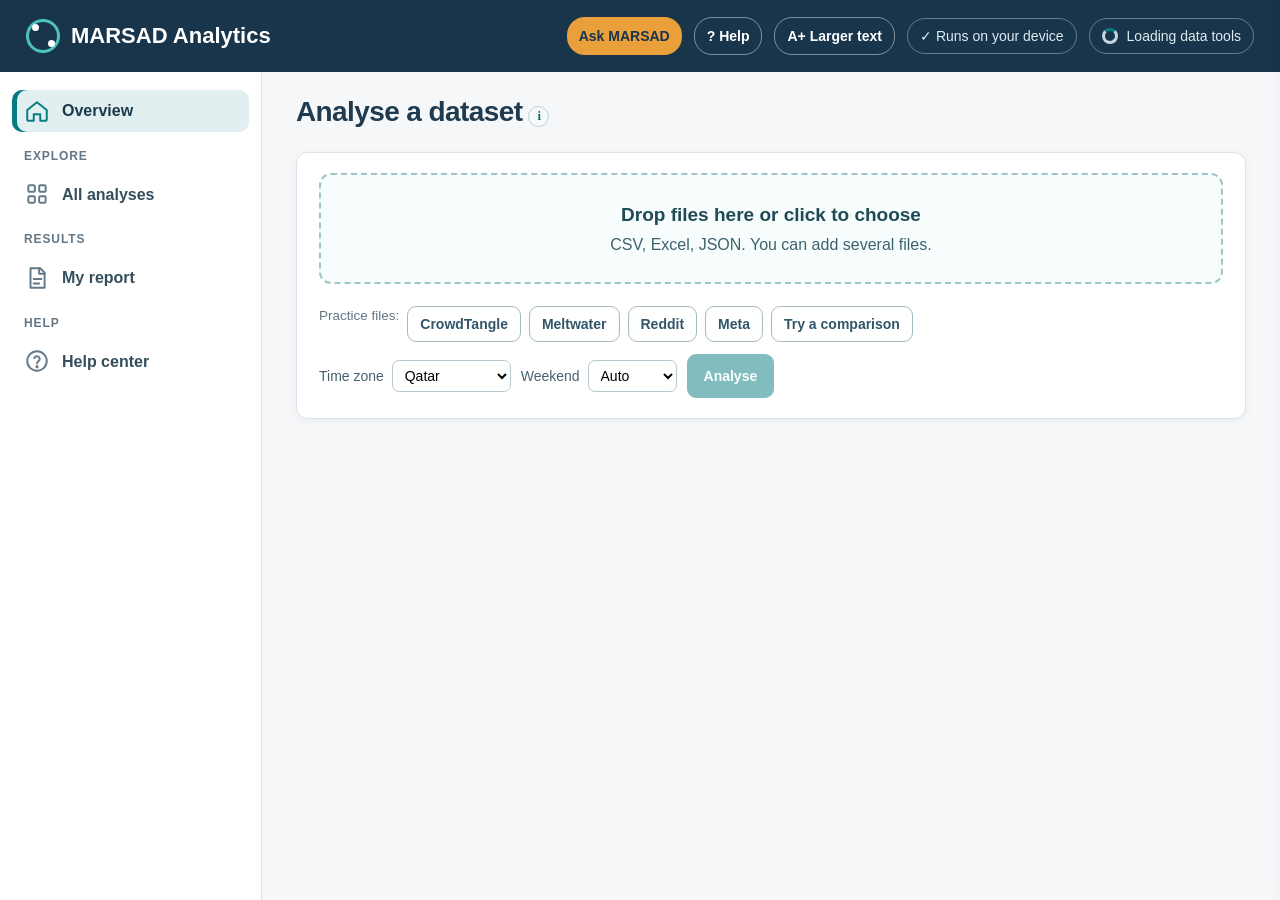
==== commit 70652732: "Add files via upload" ====
--- a/index.html
+++ b/index.html
@@ -241,13 +241,33 @@
 body.bigtext .post .t{font-size:18.5px}
 body.bigtext .explore-label{font-size:19px}
 @media(max-width:900px){.filebtn .fn{display:none}.modes{grid-template-columns:1fr}.frow{grid-template-columns:1fr}.sizebtn{padding:5px 9px}}
+.chatbtn{background:#e9a03b;color:#18354c;border:0;font-weight:700}
+.chatbtn:hover{background:#f2b45a}
+#chat{position:fixed;top:0;right:0;height:100vh;width:min(440px,100vw);background:#fff;box-shadow:-6px 0 24px rgba(19,45,62,.22);z-index:60;display:flex;flex-direction:column;transform:translateX(105%);transition:transform .2s}
+#chat.open{transform:none}
+#chat .ch-head{background:var(--navy);color:#fff;padding:14px 16px;display:flex;align-items:center;gap:10px}
+#chat .ch-head b{flex:1;font-size:17px}
+#chat .ch-head button{background:transparent;border:1px solid rgba(255,255,255,.4);color:#fff;border-radius:8px;padding:4px 10px;cursor:pointer}
+#chat .ch-note{font-size:12.5px;color:var(--muted);background:#fff8e6;border-bottom:1px solid var(--border);padding:8px 14px}
+#chat .ch-log{flex:1;overflow:auto;padding:14px;display:flex;flex-direction:column;gap:10px}
+#chat .m{max-width:92%;padding:9px 12px;border-radius:12px;line-height:1.45;font-size:14.5px;white-space:normal;word-wrap:break-word}
+#chat .m.u{align-self:flex-end;background:var(--teal);color:#fff;border-bottom-right-radius:3px}
+#chat .m.a{align-self:flex-start;background:var(--teal-light);color:var(--ink);border-bottom-left-radius:3px}
+#chat .m.a .tools{font-size:12px;color:var(--muted);margin-top:6px}
+#chat .m a.cid,#chat .m button.cid{background:none;border:0;padding:0;color:var(--teal-dark);text-decoration:underline;cursor:pointer;font:inherit}
+#chat .ch-sugg{display:flex;flex-wrap:wrap;gap:6px;padding:0 14px 8px}
+#chat .ch-sugg button{border:1px solid var(--border);background:#fff;border-radius:14px;padding:4px 10px;font-size:13px;cursor:pointer}
+#chat form{display:flex;gap:8px;padding:12px 14px;border-top:1px solid var(--border)}
+#chat textarea{flex:1;resize:none;border:1px solid var(--border);border-radius:10px;padding:9px;font:inherit;min-height:42px;max-height:140px}
+#chat form button{background:var(--teal);color:#fff;border:0;border-radius:10px;padding:0 16px;font-weight:700;cursor:pointer}
+#chat form button:disabled{opacity:.5;cursor:default}
 </style>
 <link rel="stylesheet" href="help.css">
 </head>
 <body>
 <header class="appbar">
   <div class="branding"><div class="brand-mark" aria-hidden="true"></div><div><div class="brand">MARSAD Analytics</div></div></div>
-  <div class="top-right"><span id="filebar"></span><button class="sizebtn" id="helpbtn" title="Guides for every analysis, questions and answers">? Help</button><button class="sizebtn" id="sizebtn" aria-pressed="false" title="Make the text larger or smaller">A+ Larger text</button><span class="pill hide-sm" title="Files are read inside this page and never uploaded">&#x2713; Runs on your device</span><span class="pill" id="engine"><span class="spin"></span>Starting</span></div>
+  <div class="top-right"><span id="filebar"></span><button class="sizebtn chatbtn" id="chatbtn" title="Ask a question about your results">Ask MARSAD</button><button class="sizebtn" id="helpbtn" title="Guides for every analysis, questions and answers">? Help</button><button class="sizebtn" id="sizebtn" aria-pressed="false" title="Make the text larger or smaller">A+ Larger text</button><span class="pill hide-sm" title="Files are read inside this page and never uploaded">&#x2713; Runs on your device</span><span class="pill" id="engine"><span class="spin"></span>Starting</span></div>
 </header>
 <nav class="mobile-nav" id="mobileNav" aria-label="Sections"></nav>
 <div class="shell">
@@ -255,6 +275,13 @@
   <main class="content" id="main" tabindex="-1"></main>
 </div>
 <div id="tip" role="tooltip"></div>
+<aside id="chat" aria-label="Ask MARSAD" aria-hidden="true">
+  <div class="ch-head"><b>Ask MARSAD</b><button id="chatnew" title="Start a new conversation">New</button><button id="chatclose" aria-label="Close">&#x2715;</button></div>
+  <div class="ch-note" id="chatnote">Loading&hellip;</div>
+  <div class="ch-log" id="chatlog" aria-live="polite"></div>
+  <div class="ch-sugg" id="chatsugg"></div>
+  <form id="chatform"><textarea id="chatin" rows="1" placeholder="Ask about your results, in Arabic or English" dir="auto"></textarea><button id="chatsend">Send</button></form>
+</aside>
 <div id="busy"><div class="in"><span class="spin"></span><span id="busytxt">Working</span></div></div>
 <div class="modal-scrim" id="modal"><section class="modal" role="dialog" aria-modal="true" aria-labelledby="modalTitle"><div class="modal-head"><h2 id="modalTitle"></h2><button aria-label="Close" class="close-modal" id="closeModal">×</button></div><div id="modalBody"></div></section></div>
 <input type="file" id="file" multiple accept=".csv,.tsv,.txt,.xlsx,.xls,.json,.jsonl,.ndjson" hidden>
@@ -274,7 +301,7 @@
 
 const SITE = "/home/pyodide/site";
 const PKGS = ["numpy", "pandas", "scipy", "scikit-learn", "regex", "msgpack", "tzdata", "packaging"];
-let py = null, W = null, REG = null, PL = null, SCAN = null, LEX = [], dl = null, wordfreq = false;
+let CH = null, SAMPLE = null, py = null, W = null, REG = null, PL = null, SCAN = null, LEX = [], dl = null, wordfreq = false;
 const files = [], results = {}, params = {}, saved = new Set(), fileSel = {};
 let loadMode = "combine";
 // one colour per section, used on the menu, tiles, page headers and analysis pages
@@ -329,11 +356,12 @@
     for (const z of ["bundle_py.zip", "marsad.zip"]) py.unpackArchive(await bytes(z), "zip", {extractDir: SITE});
     py.FS.writeFile(SITE + "/plotly/package_data/plotly.min.js", await (await fetch("plotly.min.js")).text());
     py.FS.mkdirTree("/data");
-    await py.runPythonAsync(`import sys, warnings\nwarnings.filterwarnings("ignore")\nsys.path.insert(0, "${SITE}")\nfrom marsad_analytics import webapp as W`);
-    W = py.globals.get("W");
+    await py.runPythonAsync(`import sys, warnings\nwarnings.filterwarnings("ignore")\nsys.path.insert(0, "${SITE}")\nfrom marsad_analytics import webapp as W\nfrom marsad_analytics import chat as CH`);
+    W = py.globals.get("W"); CH = py.globals.get("CH");
     REG = JSON.parse(W.registry_json()); PL = REG.plain;
     engine("Ready", "ready");
     try { dl = await window.claude?.use?.("downloads"); } catch (e) { dl = null; }
+    chatReady();
     render();
   } catch (e) {
     console.error(e);
@@ -602,6 +630,7 @@
      <div class="metric"><div class="metric-label">Main language${iMark("Guessed for each post from its letters and common short words.")}</div><div class="metric-value">${main ? Math.round(main.share * 100) + " %" : "-"}</div><div class="metric-small">${main ? esc(main.name) : ""}</div></div>
      <div class="metric"><div class="metric-label">Dates${iMark("First and last post, in the time zone you chose.")}</div><div class="metric-value date-value">${esc(dateV)}</div><div class="metric-small">${esc(dateS)}</div></div>
    </div>
+   ${noticesPanel()}
    ${filesPanel()}
    <div class="cards-2" style="margin-top:18px">
      <article class="panel"><h3 class="panel-title">Key facts</h3><ul class="summary-list">${bullets.map(b => `<li><span class="dot"></span><span>${b}</span></li>`).join("")}</ul></article>
@@ -610,6 +639,10 @@
      ${panel("WHO-2", "Few voices or many?", `<div id="ov-voices"></div>`)}
    </div>
    <h2 class="section-heading">Explore</h2><div class="explore-grid">${exploreCards()}</div>`;
+}
+function noticesPanel() {
+  const n = SCAN.notices || []; if (!n.length) return "";
+  return `<article class="panel" style="margin-top:18px;border-left:5px solid #c98a00;background:#fff8e6"><h3 class="panel-title">Read before using the numbers</h3><ul class="summary-list">${n.map(t => `<li><span class="dot" style="background:#c98a00"></span><span>${esc(t)}</span></li>`).join("")}</ul></article>`;
 }
 function filesPanel() {
   const ds = SCAN.datasets || []; if (ds.length < 2) return "";
@@ -919,6 +952,91 @@
 view = fromHash();
 render();
 boot();
+
+// ------------------------------------------------------------------ Ask MARSAD (chat)
+const CHAT = {history: [], busy: false, abort: null, mode: "local"};
+const CHAT_SUGG = ["What are the main findings?", "Who are the most active accounts?", "Why was there a spike?",
+                   "Is the sentiment positive or negative?", "Which news frames dominate?", "ما أكثر الكلمات استخداما؟"];
+function chatOpen(on) {
+  const c = $("#chat"); c.classList.toggle("open", on); c.setAttribute("aria-hidden", on ? "false" : "true");
+  if (on) { chatNote(); if (!CHAT.history.length) chatWelcome(); setTimeout(() => $("#chatin").focus(), 50); }
+}
+async function chatReady() {
+  try { SAMPLE = await window.claude?.use?.("sample"); } catch (e) { SAMPLE = null; }
+  CHAT.mode = SAMPLE ? "claude" : "local"; chatNote();
+}
+function chatNote() {
+  const n = $("#chatnote"); if (!n) return;
+  n.innerHTML = CHAT.mode === "claude"
+    ? "Answers are written by Claude from MARSAD's results for your file. Your question, the results it looks up and up to 8 quoted posts are sent to Claude; your file itself is not uploaded. Check important numbers in the analysis it names."
+    : "Simple answers: Ask MARSAD points you to the analyses that answer your question and shows their key numbers. Full written answers are available when MARSAD is opened in Claude.";
+}
+function chatWelcome() {
+  chatAdd("a", SCAN ? `Your file has ${fmt(SCAN.posts)} posts. Ask me what you want to know about them.`
+                    : "Load a file on the Overview page first, then ask me about it. I can also explain how any analysis works.");
+  $("#chatsugg").innerHTML = CHAT_SUGG.map(q => `<button type="button" data-q="${esc(q)}">${esc(q)}</button>`).join("");
+}
+function chatLinkify(html) {
+  const ids = new Set((REG?.cards || []).map(c => c.id));
+  return html.replace(/\b([A-Z]{3,7}-\d{1,2})\b/g, (m, id) => ids.has(id) ? `<button class="cid" data-go="c-${id}">${id}</button>` : m);
+}
+function chatMd(t) {
+  let h = esc(t || "");
+  h = h.replace(/\*\*(.+?)\*\*/g, "<b>$1</b>").replace(/^\s*[-*] (.+)$/gm, "&bull; $1").replace(/\n/g, "<br>");
+  return chatLinkify(h);
+}
+function chatAdd(role, text, extra) {
+  const d = document.createElement("div"); d.className = "m " + (role === "u" ? "u" : "a"); d.dir = "auto";
+  d.innerHTML = role === "u" ? esc(text) : chatMd(text) + (extra || "");
+  $("#chatlog").appendChild(d); $("#chatlog").scrollTop = 1e9; return d;
+}
+async function chatSend(q) {
+  q = (q || "").trim(); if (!q || CHAT.busy) return;
+  $("#chatin").value = ""; $("#chatsugg").innerHTML = "";
+  chatAdd("u", q); CHAT.busy = true; $("#chatsend").disabled = true;
+  try { if (CHAT.mode === "claude" && SAMPLE) await chatClaude(q); else chatLocal(q); }
+  finally { CHAT.busy = false; $("#chatsend").disabled = false; }
+}
+function chatLocal(q) {
+  if (!CH) { chatAdd("a", "The analysis engine is still starting. Try again in a moment."); return; }
+  let r; try { r = JSON.parse(CH.local_answer(q)); } catch (e) { r = {analyses: []}; }
+  if (!r.analyses.length) { chatAdd("a", "I could not match that to an analysis. Try words such as sentiment, accounts, hashtags, spike, frames, offensive or dialect, or browse All analyses."); return; }
+  const parts = r.analyses.map(a => {
+    const nums = a.key_numbers ? Object.entries(a.key_numbers).filter(([k, v]) => v !== null && typeof v !== "object").slice(0, 4)
+      .map(([k, v]) => `${esc(k.replace(/_/g, " "))}: <b>${typeof v === "number" ? fmt(Math.round(v * 10) / 10) : esc(String(v))}</b>`).join(", ") : "";
+    return `<div style="margin-top:8px"><button class="cid" data-go="c-${a.id}">${esc(a.title)}</button> (${a.id}): ${esc(a.what)}${nums ? "<br>" + nums : "<br><i>Open it to see the result.</i>"}</div>`;
+  }).join("");
+  chatAdd("a", "These analyses answer your question:", parts);
+}
+async function chatClaude(q) {
+  const specs = JSON.parse(CH.tool_specs());
+  const used = [];
+  const tools = specs.map(t => ({name: t.name, description: t.description, inputSchema: t.inputSchema,
+    execute: async (input) => { used.push(t.name === "run_analysis" ? (input?.card_id || "") : t.name.replace(/_/g, " "));
+      busy(true, "Looking up results"); await tick(); try { return CH.call(t.name, JSON.stringify(input || {})); } finally { busy(false); } }}));
+  CHAT.history.push({role: "user", content: q});
+  const msgs = CHAT.history.map((m, i) => i === 0 ? {role: "user", content: CH.SYSTEM + "\n\nUser question:\n" + m.content} : m);
+  const box = chatAdd("a", "Thinking…");
+  CHAT.abort = new AbortController();
+  try {
+    const res = await SAMPLE(msgs, {tools, cache: false, modelTier: "default", signal: CHAT.abort.signal,
+      onText: ({text}) => { box.innerHTML = chatMd(text); $("#chatlog").scrollTop = 1e9; }});
+    const text = res?.text || "";
+    box.innerHTML = chatMd(text) + (used.length ? `<div class="tools">Looked up: ${chatLinkify(esc([...new Set(used)].join(", ")))}</div>` : "");
+    CHAT.history.push({role: "assistant", content: text});
+  } catch (e) {
+    CHAT.history.pop();
+    if (e?.code === "not_granted") { CHAT.mode = "local"; chatNote(); box.remove(); chatLocal(q); return; }
+    box.innerHTML = e?.code === "rate_limited" ? "Too many questions in a short time. Please wait a minute and ask again."
+      : "Sorry, I could not answer that (" + esc(e?.message || "error") + ").";
+  }
+}
+$("#chatbtn").onclick = () => chatOpen(!$("#chat").classList.contains("open"));
+$("#chatclose").onclick = () => chatOpen(false);
+$("#chatnew").onclick = () => { CHAT.history = []; $("#chatlog").innerHTML = ""; chatWelcome(); };
+$("#chatform").onsubmit = e => { e.preventDefault(); chatSend($("#chatin").value); };
+$("#chatin").addEventListener("keydown", e => { if (e.key === "Enter" && !e.shiftKey) { e.preventDefault(); chatSend($("#chatin").value); } });
+$("#chatsugg").addEventListener("click", e => { const b = e.target.closest("[data-q]"); if (b) chatSend(b.dataset.q); });
 </script>
 </body>
 </html>
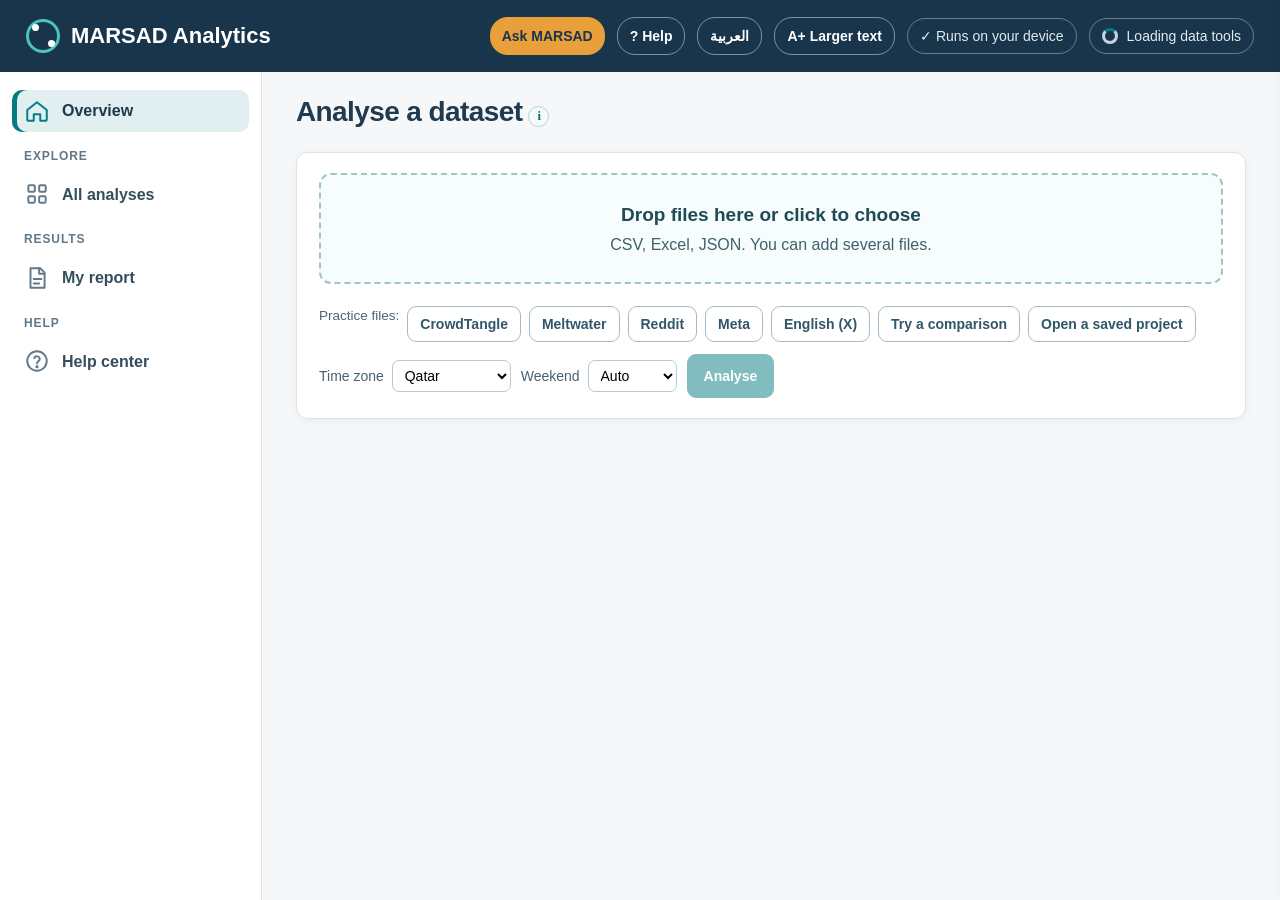
==== commit 16e27e7a: "Add files via upload" ====
--- a/index.html
+++ b/index.html
@@ -4,13 +4,13 @@
 <meta charset="utf-8">
 <meta name="viewport" content="width=device-width, initial-scale=1">
 <title>MARSAD Analytics: web dashboard</title>
-<link rel="preconnect" href="https://fonts.googleapis.com">
-<link href="https://fonts.googleapis.com/css2?family=Noto+Naskh+Arabic:wght@400;600&display=swap" rel="stylesheet">
+<!-- No web fonts: the page loads nothing from the internet, so your posts, your address and the fact that you opened
+     it stay on your machine, and the page works offline. Arabic uses the fonts your system already has. -->
 <style>
 :root{--navy:#18354c;--navy2:#254760;--teal:#057c81;--teal-dark:#04666a;--teal-light:#e8f5f3;--bg:#f5f7f9;--white:#fff;--ink:#243543;--muted:#586a77;--border:#dce4e9;--shadow:0 2px 9px rgba(19,45,62,.05);--focus:#f19d3d;--amber:#9a5b00;--amber-bg:#fff4de;--amber-line:#f2dcaf;--grey-bg:#eef1f3;--ok-bg:#e6f4ea;--ok:#1e6b3a}
 *{box-sizing:border-box}
 html,body{margin:0;min-height:100%;font-family:Arial,Helvetica,"Noto Naskh Arabic",sans-serif;color:var(--ink);background:var(--bg);font-size:16px;line-height:1.45}
-[dir=rtl],.ar{font-family:"Noto Naskh Arabic",Arial,sans-serif}
+[dir=rtl],.ar{font-family:"Noto Naskh Arabic","Geeza Pro","Segoe UI",Tahoma,Arial,sans-serif}
 button,input,select,textarea{font:inherit}button{cursor:pointer}a{color:var(--teal-dark)}
 button:focus-visible,input:focus-visible,select:focus-visible,textarea:focus-visible,[tabindex]:focus-visible{outline:3px solid var(--focus);outline-offset:2px}
 h1,h2,h3,p{margin-top:0}
@@ -23,7 +23,7 @@
 .top-right{display:flex;align-items:center;gap:12px;font-size:14px;color:#dfebf1}
 .pill{border:1px solid rgba(255,255,255,.35);padding:7px 12px;border-radius:18px;white-space:nowrap}
 #engine{max-width:40vw;overflow:hidden;text-overflow:ellipsis}
-#engine.ready{background:#2a9d8f;border-color:#2a9d8f}#engine.err{background:#c0392b;border-color:#c0392b}
+#engine.ready{background:#0f6e64;border-color:#0f6e64;color:#fff}#engine.err{background:#c0392b;border-color:#c0392b}
 .shell{display:grid;grid-template-columns:262px minmax(0,1fr);min-height:calc(100vh - 72px)}
 .sidebar{background:#fff;border-right:1px solid var(--border);padding:18px 12px;position:sticky;top:72px;height:calc(100vh - 72px);overflow:auto}
 .nav-label{font-size:12px;font-weight:800;text-transform:uppercase;letter-spacing:.9px;color:#637786;margin:16px 12px 8px}
@@ -32,8 +32,8 @@
 .nav-button.active{color:#065f62;background:var(--teal-light);box-shadow:inset 4px 0 0 var(--teal)}
 .nav-button.active .ico{color:var(--teal)}
 .nav-button:hover:not(.active){background:#f4f7f8}
-.nav-desc{font-size:12.5px;color:#7a8a94;display:block;margin-top:2px;font-weight:400}
-.nav-count{margin-left:auto;font-size:12px;color:#6c8190;font-weight:700}
+.nav-desc{font-size:12.5px;color:#4f6371;display:block;margin-top:2px;font-weight:400}
+.nav-count{margin-left:auto;font-size:12px;color:#4f6371;font-weight:700}
 .side-footer{margin:18px 8px 0;padding:14px 6px;border-top:1px solid var(--border);font-size:13px;color:#657783;line-height:1.6}
 .side-footer b{color:var(--ink)}
 .content{padding:24px 34px 60px;max-width:1500px;width:100%;margin:0 auto;min-width:0}
@@ -52,7 +52,7 @@
 .metric-grid{display:grid;grid-template-columns:repeat(4,minmax(0,1fr));gap:16px;margin-top:16px}
 .metric{padding:18px 20px;background:#fff;border:1px solid var(--border);border-radius:12px;box-shadow:var(--shadow);min-height:108px}
 .metric-label{font-size:15px;color:#536b7a;margin-bottom:8px}.metric-value{font-size:30px;font-weight:800;color:#1d3f52;line-height:1.1}
-.metric-small{font-size:13.5px;margin-top:6px;color:#6a7f8a}.metric .date-value{font-size:20px}
+.metric-small{font-size:13.5px;margin-top:6px;color:#4f6371}.metric .date-value{font-size:20px}
 .cards-2{display:grid;grid-template-columns:1fr 1fr;gap:18px}
 .panel{background:#fff;border:1px solid var(--border);border-radius:12px;box-shadow:var(--shadow);padding:20px 22px;min-width:0;margin-bottom:18px}
 .cards-2 .panel{margin-bottom:0}
@@ -76,7 +76,7 @@
 .explore-icon{flex:0 0 48px;height:48px;border-radius:10px;background:#e8f5f4;color:#11787f;display:grid;place-items:center}
 .explore-icon svg{width:26px;height:26px}
 .explore-label{font-size:17px;font-weight:700;color:#274555;margin-bottom:3px}
-.explore-detail{font-size:14px;color:#6c7e88}
+.explore-detail{font-size:14px;color:#4f6371}
 .arrow{color:#49767b;margin-left:auto;font-size:24px}
 /* analysis tiles */
 .tiles{display:grid;grid-template-columns:repeat(auto-fill,minmax(280px,1fr));gap:14px}
@@ -133,11 +133,17 @@
 .drop.over{background:#e8f5f3;border-color:var(--teal)}
 .drop b{display:block;font-size:19px;margin-bottom:4px;color:#1f4b55}
 .samples{display:flex;gap:8px;flex-wrap:wrap;margin-top:8px}
+.langchip{font-size:11px;padding:1px 6px;border-radius:9px;border:1px solid var(--line);color:var(--muted);white-space:nowrap}
+.explo{margin:0 0 10px;padding:9px 12px;border:1px solid #c9a227;border-left-width:4px;border-radius:6px;background:#fdf8e7;color:#5c4708;font-size:13px;line-height:1.5}
+.explo strong{letter-spacing:.03em;text-transform:uppercase;font-size:11px}
+@media (prefers-color-scheme:dark){.explo{background:#2a2410;color:#e7cd72;border-color:#8a6d12}}
+.langchip.lang-ar{border-color:#c9a227;color:#8a6d12;background:#fdf8e7}
+@media (prefers-color-scheme:dark){.langchip.lang-ar{border-color:#8a6d12;color:#e7cd72;background:#2a2410}}
 .steps{display:grid;grid-template-columns:repeat(3,1fr);gap:14px;margin:18px 0}
 .step{background:#fff;border:1px solid var(--border);border-radius:12px;padding:16px}
 .step .n{width:32px;height:32px;border-radius:50%;background:var(--teal);color:#fff;display:grid;place-items:center;font-weight:800;margin-bottom:8px}
 .searchbox{padding:12px 14px;border:1px solid #a9bdc8;border-radius:9px;width:100%;max-width:520px;margin:4px 0 20px;font-size:16px}
-.small-print{font-size:13.5px;color:#617784}
+.small-print{font-size:13.5px;color:#4f6371}
 #busy{position:fixed;inset:0;background:rgba(245,247,249,.6);display:none;align-items:center;justify-content:center;z-index:90}
 #busy.on{display:flex}
 #busy .in{background:#fff;border:1px solid var(--border);border-radius:12px;padding:18px 24px;box-shadow:0 8px 24px rgba(0,0,0,.08);font-size:16px}
@@ -150,7 +156,70 @@
 .modal-head h2{font-size:23px;margin:0 0 8px}
 .close-modal{border:0;background:#f0f4f5;border-radius:8px;width:42px;height:42px;font-size:22px;flex:none}
 .post{border-bottom:1px solid var(--border);padding:12px 0}
-.post .m{font-size:13px;color:#6a7d88;margin-bottom:4px}
+.post .m{font-size:13px;color:#4f6371;margin-bottom:4px}
+.recent-row{display:flex;flex-wrap:wrap;gap:8px}
+.pin-btn{position:absolute;top:12px;right:46px;width:30px;height:30px;border-radius:50%;border:1px solid #d6dde1;background:#fff;color:#8a7a23;font-size:15px;line-height:1;display:grid;place-items:center;padding:0;z-index:2}
+.pin-btn.on{background:#fff6dd;border-color:#e2c67a}
+details.secblock > summary{cursor:pointer;list-style:none}
+details.secblock > summary::-webkit-details-marker{display:none}
+details.secblock > summary::before{content:"▾";margin-inline-end:8px;font-size:13px;color:#55636f}
+details.secblock:not([open]) > summary::before{content:"▸"}
+[dir="rtl"] .pin-btn{right:auto;left:46px}
+pre.code{background:#0f2231;color:#e6f0f5;padding:12px 14px;border-radius:8px;overflow:auto;font-size:13px;line-height:1.5;text-align:left}
+.study-grid{display:grid;grid-template-columns:repeat(auto-fill,minmax(240px,1fr));gap:12px}.study{display:flex;flex-direction:column;gap:4px;text-align:start;background:#fff;border:1px solid var(--border);border-radius:12px;padding:14px;cursor:pointer;font:inherit}.study:hover{border-color:var(--teal)}.study b{font-size:16px}.study span{font-size:13.5px;color:#55636f}
+ol.steps{display:flex;flex-direction:column;gap:10px;padding-inline-start:26px}ol.steps .tile{max-width:640px}
+/* Arabic right-to-left layout, from the v1.5 Arabic and RTL review. Applied only in Arabic; calculations and chart order are unchanged. */
+[dir="rtl"] body{font-family:"Noto Naskh Arabic","Geeza Pro","Segoe UI",Tahoma,Arial,sans-serif;text-align:start}
+[dir="rtl"] .sidebar{border-right:0;border-left:1px solid var(--border)}
+[dir="rtl"] .nav-button,[dir="rtl"] .tile,[dir="rtl"] .explore-card,[dir="rtl"] .hc-row,[dir="rtl"] .study{text-align:right}
+[dir="rtl"] .nav-button.active{box-shadow:inset -5px 0 0 var(--sec,var(--teal))}
+[dir="rtl"] .nav-count,[dir="rtl"] .arrow{margin-left:0;margin-right:auto}
+[dir="rtl"] .arrow{transform:scaleX(-1)}
+[dir="rtl"] .tile{border-left:1px solid var(--border);border-right:5px solid var(--sec,var(--border))}
+[dir="rtl"] .t-main{padding-inline-end:34px}
+[dir="rtl"] .info-btn{right:auto;left:12px}
+[dir="rtl"] .info-btn.inline{margin-left:0;margin-right:10px}
+[dir="rtl"] .sec-band{border-left:0;border-right:6px solid var(--sec)}
+[dir="rtl"] .secblock .section-heading{border-left:0;border-right:5px solid var(--sec);padding-left:0;padding-right:10px}
+[dir="rtl"] .menu-list{right:auto;left:0}
+[dir="rtl"] .menu-list button{text-align:right}
+[dir="rtl"] .crumbs .backbtn{margin-right:0;margin-left:10px}
+[dir="rtl"] .quick{margin-inline-start:10px}
+[dir="rtl"] .sp-row input,[dir="rtl"] #toolSearch,[dir="rtl"] #hcq{text-align:right}
+[dir="rtl"] .post .t{direction:inherit;text-align:start;unicode-bidi:plaintext}
+[dir="rtl"] .post .m,[dir="rtl"] .tbl td[dir="auto"]{unicode-bidi:plaintext}
+[dir="rtl"] .hc-en-details{direction:rtl;text-align:right}
+[dir="rtl"] .hc-en-details > div{direction:ltr;text-align:left;font-family:Arial,Helvetica,sans-serif}
+[dir="rtl"] .hc-ar-summary{direction:rtl;text-align:right;line-height:1.9}
+[dir="rtl"] .hc-ar-summary h3{margin:12px 0 4px;font-size:16px}
+[dir="rtl"] .hc-ar-note{background:#f4f7f9;padding:9px 12px;border-radius:8px}
+[dir="rtl"] .fig,[dir="rtl"] .js-plotly-plot,[dir="rtl"] #fullfig{direction:ltr}
+[dir="rtl"] .meter{direction:ltr}
+[dir="rtl"] .page-title{letter-spacing:0;line-height:1.5}
+[dir="rtl"] .appbar,[dir="rtl"] .top-right{direction:rtl}
+[dir="rtl"] .basis,[dir="rtl"] .viewnote,[dir="rtl"] .hc-body{line-height:1.8}
+[dir="rtl"] #chat{right:auto;left:0;box-shadow:6px 0 24px rgba(19,45,62,.22);transform:translateX(-105%)}
+[dir="rtl"] #chat.open{transform:translateX(0)}
+[dir="rtl"] pre.code,[dir="rtl"] code{direction:ltr;text-align:left;unicode-bidi:isolate}
+[dir="rtl"] .fchip,[dir="rtl"] .qc{text-align:right}
+[dir="rtl"] .skip{left:auto;right:-9999px}[dir="rtl"] .skip:focus{right:12px;left:auto}
+@media (max-width:760px){[dir="rtl"] .top-right{flex-wrap:wrap;gap:6px}[dir="rtl"] .appbar{height:auto;min-height:72px;flex-wrap:wrap;padding-block:10px}}
+[dir=rtl] .summary-list li > span:last-child,[dir=rtl] .basis,[dir=rtl] .study span,[dir=rtl] main p,[dir=rtl] main li,[dir=rtl] main td,[dir=rtl] main th,[dir=rtl] #modalBody p,[dir=rtl] #modalBody li,[dir=rtl] #modalBody td,[dir=rtl] .small-print,[dir=rtl] .msg{unicode-bidi:plaintext}
+[dir=rtl] .crumbs .sep{transform:scaleX(-1);display:inline-block}
+.filterbar{display:flex;flex-wrap:wrap;gap:8px;align-items:center;margin:0 0 14px}.fchip{border:1px solid var(--border);background:#fff;border-radius:16px;padding:5px 12px;font:inherit;font-size:13.5px;cursor:pointer}.fchip.on{border-color:var(--teal);background:#e6f4f3}.fchip.reset{border-color:#c98a00;color:#8a5a00}.fon{font-size:13px;font-weight:700;color:#8a5a00}
+.fset{border:1px solid var(--border);border-radius:8px;margin:10px 0;padding:8px 12px;display:flex;flex-wrap:wrap;gap:6px 16px}.fset legend{font-weight:700;padding:0 4px}
+.basis{font-size:13px;color:#55636f;margin:6px 0 0}.quick{display:inline-flex;gap:8px;align-items:center;margin-inline-start:10px}.qc{font-size:13px;border:1px solid var(--border);background:#fff;border-radius:14px;padding:3px 10px;cursor:pointer}.qc.on{background:#e6f4f3;border-color:var(--teal)}label.qc select{border:0;background:transparent;font:inherit}
+.postbar{display:flex;gap:10px;align-items:center;flex-wrap:wrap;margin-bottom:6px}.sp-row{display:flex;gap:8px;flex-wrap:wrap}.sp-row input{flex:1;min-width:220px;padding:9px 12px;border:1px solid var(--border);border-radius:10px;font:inherit}
+.searchposts{margin-top:18px}.viewnote{margin-top:14px}.meter{display:inline-block;width:120px;height:8px;background:#e8edf1;border-radius:4px;vertical-align:middle;overflow:hidden}.meter span{display:block;height:100%;background:var(--teal)}
+#fullscr{display:none;position:fixed;inset:0;background:#fff;z-index:60;padding:14px 20px}#fullscr.open{display:flex;flex-direction:column}.fs-head{display:flex;justify-content:space-between;align-items:center;margin-bottom:8px}#fullfig{flex:1;min-height:0}
+@media print{.filterbar{display:none}}
+.t-main{all:unset;display:flex;flex-direction:column;gap:6px;flex:1;cursor:pointer;justify-content:space-between;padding-inline-end:34px}.t-main::after{content:"";position:absolute;inset:0;border-radius:12px}.t-main:focus-visible::after{outline:3px solid var(--focus);outline-offset:2px}.tile .info-btn{z-index:2}.tile:hover{border-color:#9fc5c6}
+.tabset{display:flex;gap:6px;flex-wrap:wrap}
+.skip{position:absolute;left:-9999px;top:8px;z-index:100;background:#fff;color:var(--navy);border:3px solid var(--focus);border-radius:8px;padding:8px 14px;font-weight:700}.skip:focus{left:12px}
+@media(max-width:900px){.branding{flex-shrink:0}.top-right{min-width:0;overflow-x:auto;flex:1;justify-content:flex-start;scrollbar-width:thin}}
+@media (prefers-reduced-motion: reduce){*,*::before,*::after{animation-duration:.01ms!important;animation-iteration-count:1!important;transition:none!important;scroll-behavior:auto!important}}
+table.g tr.hit td{background:#eaf6f1;font-weight:600}
+.chk-a{display:flex;gap:14px;margin-top:6px;flex-wrap:wrap}.chk-a select{min-width:160px}
 .post .t{font-size:16px;line-height:1.7;white-space:pre-wrap;word-wrap:break-word}
 .post mark{background:#ffe08a;padding:0 2px;border-radius:2px}
 .report-list{margin:14px 0;padding:0;list-style:none}
@@ -265,9 +334,10 @@
 <link rel="stylesheet" href="help.css">
 </head>
 <body>
+<button class="skip" id="skiplink">Skip to content</button>
 <header class="appbar">
   <div class="branding"><div class="brand-mark" aria-hidden="true"></div><div><div class="brand">MARSAD Analytics</div></div></div>
-  <div class="top-right"><span id="filebar"></span><button class="sizebtn chatbtn" id="chatbtn" title="Ask a question about your results">Ask MARSAD</button><button class="sizebtn" id="helpbtn" title="Guides for every analysis, questions and answers">? Help</button><button class="sizebtn" id="sizebtn" aria-pressed="false" title="Make the text larger or smaller">A+ Larger text</button><span class="pill hide-sm" title="Files are read inside this page and never uploaded">&#x2713; Runs on your device</span><span class="pill" id="engine"><span class="spin"></span>Starting</span></div>
+  <div class="top-right"><span id="filebar"></span><button class="sizebtn chatbtn" id="chatbtn" title="Ask a question about your results">Ask MARSAD</button><button class="sizebtn" id="helpbtn" title="Guides for every analysis, questions and answers">? Help</button><button class="sizebtn" id="langbtn" lang="ar" title="Show the menus in Arabic">العربية</button><button class="sizebtn" id="sizebtn" aria-pressed="false" title="Make the text larger or smaller">A+ Larger text</button><span class="pill hide-sm" title="Files are read inside this page and never uploaded">&#x2713; Runs on your device</span><span class="pill" id="engine"><span class="spin"></span>Starting</span></div>
 </header>
 <nav class="mobile-nav" id="mobileNav" aria-label="Sections"></nav>
 <div class="shell">
@@ -275,16 +345,18 @@
   <main class="content" id="main" tabindex="-1"></main>
 </div>
 <div id="tip" role="tooltip"></div>
-<aside id="chat" aria-label="Ask MARSAD" aria-hidden="true">
+<aside id="chat" aria-label="Ask MARSAD" aria-hidden="true" inert>
   <div class="ch-head"><b>Ask MARSAD</b><button id="chatnew" title="Start a new conversation">New</button><button id="chatclose" aria-label="Close">&#x2715;</button></div>
   <div class="ch-note" id="chatnote">Loading&hellip;</div>
   <div class="ch-log" id="chatlog" aria-live="polite"></div>
   <div class="ch-sugg" id="chatsugg"></div>
   <form id="chatform"><textarea id="chatin" rows="1" placeholder="Ask about your results, in Arabic or English" dir="auto"></textarea><button id="chatsend">Send</button></form>
 </aside>
-<div id="busy"><div class="in"><span class="spin"></span><span id="busytxt">Working</span></div></div>
+<div id="fullscr" role="dialog" aria-modal="true" aria-labelledby="fulltitle"><div class="fs-head"><b id="fulltitle"></b><button class="close-modal" id="fullclose" aria-label="Close">×</button></div><div id="fullfig"></div></div>
+<div id="busy"><div class="in" role="status" aria-live="polite"><span class="spin"></span><span id="busytxt">Working</span></div></div>
 <div class="modal-scrim" id="modal"><section class="modal" role="dialog" aria-modal="true" aria-labelledby="modalTitle"><div class="modal-head"><h2 id="modalTitle"></h2><button aria-label="Close" class="close-modal" id="closeModal">×</button></div><div id="modalBody"></div></section></div>
 <input type="file" id="file" multiple accept=".csv,.tsv,.txt,.xlsx,.xls,.json,.jsonl,.ndjson" hidden>
+<input type="file" id="projfile" accept=".json,.marsad.json" hidden>
 
 <script src="help.js"></script>
 <script>
@@ -301,7 +373,7 @@
 
 const SITE = "/home/pyodide/site";
 const PKGS = ["numpy", "pandas", "scipy", "scikit-learn", "regex", "msgpack", "tzdata", "packaging"];
-let CH = null, SAMPLE = null, py = null, W = null, REG = null, PL = null, SCAN = null, LEX = [], dl = null, wordfreq = false;
+let VERSION = "", CH = null, V = null, DR = null, SAMPLE = null, py = null, W = null, REG = null, PL = null, SCAN = null, LEX = [], dl = null, wordfreq = false;
 const files = [], results = {}, params = {}, saved = new Set(), fileSel = {};
 let loadMode = "combine";
 // one colour per section, used on the menu, tiles, page headers and analysis pages
@@ -310,6 +382,27 @@
 const COMPARE = () => !!(SCAN && SCAN.mode === "compare" && (SCAN.datasets || []).length > 1);
 const splitKey = id => { const ch = (regCard(id) || {}).param_choices || {}; return Object.keys(ch).find(k => Array.isArray(ch[k]) && ch[k].includes("dataset")) || null; };
 let view = {page: "overview"};
+let POSTSORT = "interactions";
+let VIEWMODE = "simple"; try { VIEWMODE = localStorage.getItem("marsad_view") || "simple"; } catch (e) {}
+// what the person chose to see: a set of analyses, the ones they hid, the ones they pinned, and where they were last
+const CUSTOM = {preset: "all", hidden: [], pinned: [], recent: []};
+try { Object.assign(CUSTOM, JSON.parse(localStorage.getItem("marsad_custom") || "{}")); } catch (e) {}
+const saveCustom = () => { try { localStorage.setItem("marsad_custom", JSON.stringify(CUSTOM)); } catch (e) {} };
+const presetCards = id => { const p = ((REG || {}).packages || {})[id]; return p ? p.cards.slice() : null; };
+function inPreset(cid) {
+  if (CUSTOM.preset === "all" || !REG) return true;
+  const list = presetCards(CUSTOM.preset);
+  return !list || list.includes(cid);
+}
+const isShown = cid => inPreset(cid) && !CUSTOM.hidden.includes(cid);
+function togglePin(cid) {
+  const i = CUSTOM.pinned.indexOf(cid);
+  if (i >= 0) CUSTOM.pinned.splice(i, 1); else CUSTOM.pinned.unshift(cid);
+  CUSTOM.pinned = CUSTOM.pinned.slice(0, 12); saveCustom(); renderSidebar(); render();
+}
+function noteRecent(cid) { CUSTOM.recent = [cid, ...CUSTOM.recent.filter(x => x !== cid)].slice(0, 8); saveCustom(); }
+let PCT = false, SORTED = false;
+let LANG = "en"; try { LANG = localStorage.getItem("marsad_lang") === "ar" ? "ar" : "en"; } catch (e) {}
 const $ = (s, el = document) => el.querySelector(s);
 const esc = s => String(s ?? "").replace(/[&<>"']/g, c => ({"&": "&amp;", "<": "&lt;", ">": "&gt;", '"': "&quot;", "'": "&#39;"}[c]));
 const fmt = v => typeof v === "number" ? (Number.isInteger(v) ? v.toLocaleString() : (Math.abs(v) >= 100 ? Math.round(v).toLocaleString() : (Math.abs(v) >= 10 ? v.toFixed(1) : (+v.toPrecision(2)).toString()))) : (v === null || v === undefined ? "" : String(v));
@@ -319,7 +412,10 @@
 function engine(t, cls) { const e = $("#engine"); e.className = "pill" + (cls ? " " + cls : ""); e.innerHTML = (cls ? "" : '<span class="spin"></span>') + esc(t); }
 function loadScript(src) { return new Promise((ok, bad) => { const s = document.createElement("script"); s.src = src; s.onload = ok; s.onerror = () => bad(new Error("could not load " + src)); document.head.appendChild(s); }); }
 async function bytes(url) { const r = await fetch(url); if (!r.ok) throw new Error(url + ": " + r.status); return new Uint8Array(await r.arrayBuffer()); }
-const pyErr = e => { const l = String(e.message || e).trim().split("\n"); return l[l.length - 1]; };
+const pyErr = e => {      // the last line of a Python traceback, without the module path in front of the message
+  const l = String(e.message || e).trim().split("\n"), last = l[l.length - 1];
+  return last.replace(/^(?:[\w.]*\.)?(?:\w*Error|\w*Exception|NoTextColumn):\s*/, "");
+};
 
 // ------------------------------------------------------------------ icons (simple line drawings)
 const ICON = {
@@ -356,10 +452,11 @@
     for (const z of ["bundle_py.zip", "marsad.zip"]) py.unpackArchive(await bytes(z), "zip", {extractDir: SITE});
     py.FS.writeFile(SITE + "/plotly/package_data/plotly.min.js", await (await fetch("plotly.min.js")).text());
     py.FS.mkdirTree("/data");
-    await py.runPythonAsync(`import sys, warnings\nwarnings.filterwarnings("ignore")\nsys.path.insert(0, "${SITE}")\nfrom marsad_analytics import webapp as W\nfrom marsad_analytics import chat as CH`);
-    W = py.globals.get("W"); CH = py.globals.get("CH");
+    await py.runPythonAsync(`import sys, warnings\nwarnings.filterwarnings("ignore")\nsys.path.insert(0, "${SITE}")\nfrom marsad_analytics import webapp as W\nfrom marsad_analytics import chat as CH\nfrom marsad_analytics import validate as V\nfrom marsad_analytics import draft as DR`);
+    W = py.globals.get("W"); CH = py.globals.get("CH"); VERSION = W.version(); V = py.globals.get("V"); DR = py.globals.get("DR");
     REG = JSON.parse(W.registry_json()); PL = REG.plain;
     engine("Ready", "ready");
+    if (LANG === "ar") setLang("ar");
     try { dl = await window.claude?.use?.("downloads"); } catch (e) { dl = null; }
     chatReady();
     render();
@@ -376,28 +473,50 @@
 }
 
 // ------------------------------------------------------------------ catalogue helpers
-function sections() { return PL ? PL.sections : []; }
+function glossCatalog() {
+  const en = (PL && PL.gloss) || {};
+  if (LANG !== "ar" || !PL?.ar?.gloss) return en;
+  return Object.fromEntries(Object.entries(en).map(([id, val]) => [id, [PL.ar.gloss[id] || val[0], val[1]]]));
+}
+const trUI = t => LANG === "ar" ? (PL?.ar?.ui?.[t] || t) : t;
+function sections() { if (!PL) return []; if (LANG !== "ar") return PL.sections; const A = PL.ar.sections; return PL.sections.map(x => A[x.id] ? {...x, title: A[x.id][0], question: A[x.id][1], intro: A[x.id][2]} : x); }
 function itemsOf(sec) {
   if (!PL) return [];
   const cards = Object.entries(PL.cards).filter(([, v]) => v.section === sec).map(([id, v]) => ({id, ...v, planned: false}));
   const order = REG.cards.map(c => c.id);
   cards.sort((a, b) => order.indexOf(a.id) - order.indexOf(b.id));
-  return cards.concat(PL.planned.filter(p => p.section === sec).map(p => ({...p, planned: true})));
+  const _out = cards.concat(PL.planned.filter(p => p.section === sec).map(p => ({...p, planned: true})));
+  return LANG === "ar" ? _out.map(withAr) : _out;
 }
 function allItems() { return sections().flatMap(s => itemsOf(s.id)); }
+function withAr(i) {
+  if (LANG !== "ar" || !PL.ar) return i;
+  const names = PL.ar.cards?.[i.id], d = PL.ar.details?.[i.id] || PL.ar.planned?.[i.id];
+  return names ? {...i, title: names[0], short: names[1], ...(d || {})} : (d ? {...i, ...d} : i);
+}
 function regCard(id) { return REG ? REG.cards.find(c => c.id === id) : null; }
-function plainOf(id) { return PL ? (PL.cards[id] || PL.planned.find(p => p.id === id)) : null; }
+function plainOf(id) {
+  const p = PL ? (PL.cards[id] || PL.planned.find(x => x.id === id)) : null;
+  if (!p || LANG !== "ar" || !PL.ar) return p;
+  if (PL.ar.planned?.[id]) return {...p, ...PL.ar.planned[id]};
+  const a = PL.ar.cards?.[id]; if (!a) return p;
+  return {...p, title: a[0], short: a[1], ...(PL.ar.details?.[id] || {})};
+}
 function status(item) {
   if (item.planned) return {cls: "st-soon", label: "Planned", why: item.note, ok: false};
   if (!SCAN) return {cls: "st-wait", label: "Load a file", why: "Load a file on the Overview page.", ok: false};
   const c = regCard(item.id) || {};
   if (c.available) return {cls: "st-ready", label: "Ready", why: "", ok: true};
   if (c.runtime_gap) return {cls: "st-soon", label: /own model or API/.test(c.hint || "") ? "Needs MARSAD service" : "Needs MARSAD server", why: plainGap(c), ok: false};
-  const need = (c.missing || []).map(m => PL.needs[m] || m);
-  return {cls: "st-off", label: "Not for this file", why: need.length ? "Needs " + need.join(" or ") + "." : (c.hint || ""), ok: false};
+  const need = (c.missing || []).map(m => (LANG === "ar" && PL.ar?.needs?.[m]) || PL.needs[m] || m);
+  const why = need.length ? (LANG === "ar" ? "يتطلب " + need.join(" أو ") + "." : "Needs " + need.join(" or ") + ".") : (c.hint || "");
+  return {cls: "st-off", label: "Not for this file", why, ok: false};
 }
 function plainGap(c) {
-  if (/own model or API/.test(c.hint || "")) return "Runs when the MARSAD service for it is connected, or on files that already include these labels.";
+  const api = /own model or API/.test(c.hint || "");
+  if (LANG === "ar") return api ? "يعمل عند ربط خدمة مرصد اللازمة، أو على ملفات تحتوي على هذه التصنيفات مسبقًا."
+                                : "يعمل على خادم مرصد أو في دفتر كولاب، أو هنا على ملفات تحتوي على هذه التصنيفات مسبقًا.";
+  if (api) return "Runs when the MARSAD service for it is connected, or on files that already include these labels.";
   return "Runs on the MARSAD server or in the Colab notebook, or here on files that already include these labels.";
 }
 
@@ -426,14 +545,19 @@
 window.addEventListener("scroll", hideTip, true);
 
 // ------------------------------------------------------------------ navigation
-function go(v) { view = v; hideTip(); render(); window.scrollTo({top: 0}); try { history.replaceState(null, "", "#" + (v.page === "card" ? "c-" + v.id : v.page === "section" ? "s-" + v.section : v.page === "help" ? MarsadHelp.hashFor(v.route || {view: "home"}) : v.page)); } catch (e) {} }
+function go(v) { view = v; hideTip(); if (v.page === "card" && v.id) noteRecent(v.id); try { localStorage.setItem("marsad_last", JSON.stringify(v)); } catch (e) {} render(); window.scrollTo({top: 0}); try { history.replaceState(null, "", "#" + (v.page === "card" ? "c-" + v.id : v.page === "section" ? "s-" + v.section : v.page === "study" ? "q-" + v.id : v.page === "help" ? MarsadHelp.hashFor(v.route || {view: "home"}) : v.page)); } catch (e) {} }
 const helpRoute = k => ({page: "help", route: MarsadHelp.routeFromHash(k)});
 function fromHash() {
   const h = location.hash.slice(1);
   if (h.startsWith("help")) return helpRoute(h);
   if (h.startsWith("c-")) return {page: "card", id: h.slice(2)};
   if (h.startsWith("s-")) return {page: "section", section: h.slice(2)};
+  if (h.startsWith("q-")) return {page: "study", id: h.slice(2)};
   if (["all", "report", "overview", "files"].includes(h)) return {page: h};
+  if (!h) { try {      // come back to the page they left, but never to an analysis page: the file is gone after a reload
+    const last = JSON.parse(localStorage.getItem("marsad_last") || "null");
+    if (last && ["overview", "all", "report", "section", "study", "help"].includes(last.page)) return last;
+  } catch (e) {} }
   return {page: "overview"};
 }
 window.addEventListener("hashchange", () => { const v = fromHash(); if (v.page !== view.page || v.id !== view.id || v.section !== view.section || JSON.stringify(v.route) !== JSON.stringify(view.route)) { view = v; render(); window.scrollTo({top: 0}); } });
@@ -443,7 +567,9 @@
   const cnt = s => { const it = itemsOf(s.id); return SCAN ? `${it.filter(i => status(i).ok).length}/${it.length}` : ""; };
   const curSec = view.page === "section" ? view.section : (view.page === "card" ? (plainOf(view.id) || {}).section : null);
   const btn = (key, icon, title, active, count = "", sid = "") => `<button class="nav-button ${active ? "active" : ""}" ${sid ? secVar(sid) : ""} data-go="${key}" aria-current="${active ? "page" : "false"}">${ico(icon)}<span>${esc(title)}</span>${count ? `<span class="nav-count" title="Ready for this file">${count}</span>` : ""}</button>`;
+  const pins = CUSTOM.pinned.filter(id => plainOf(id)).slice(0, 8);
   $("#sidebar").innerHTML = `${btn("overview", "home", "Overview", view.page === "overview")}
+    ${pins.length ? `<div class="nav-label">Pinned</div>` + pins.map(id => btn("c-" + id, "all", plainOf(id).title, view.page === "card" && view.id === id, "", (plainOf(id) || {}).section)).join("") : ""}
     <div class="nav-label">Explore</div>${secs.map(s => btn("s-" + s.id, s.icon, s.title, curSec === s.id, cnt(s), s.id)).join("")}
     ${btn("all", "all", "All analyses", view.page === "all")}
     <div class="nav-label">Results</div>${btn("report", "report", "My report" + (saved.size ? ` (${saved.size})` : ""), view.page === "report" || curSec === "report")}
@@ -465,7 +591,7 @@
 }
 function setBig(on) {
   document.body.classList.toggle("bigtext", on);
-  const b = $("#sizebtn"); b.setAttribute("aria-pressed", on ? "true" : "false"); b.textContent = on ? "A− Normal text" : "A+ Larger text";
+  const b = $("#sizebtn"); b.setAttribute("aria-pressed", on ? "true" : "false"); b.textContent = on ? "A- Smaller text" : "A+ Larger text";
   try { localStorage.setItem("marsad_bigtext", on ? "1" : "0"); } catch (e) {}
   if (view.page === "card" && results[view.id]) setTimeout(() => { const f = $("#cardfig"); if (f && window.Plotly) Plotly.Plots.resize(f); }, 50);
 }
@@ -476,7 +602,7 @@
   const a = e.target.closest("[data-act]");
   if (a) { e.preventDefault(); act(a.dataset.act, a); return; }
   const g = e.target.closest("[data-go]");
-  if (g) { e.preventDefault(); const k = g.dataset.go; closeModal(); go(k.startsWith("help") ? helpRoute(k) : k.startsWith("s-") ? {page: "section", section: k.slice(2)} : k.startsWith("c-") ? {page: "card", id: k.slice(2)} : {page: k}); return; }
+  if (g) { e.preventDefault(); const k = g.dataset.go; closeModal(); go(k.startsWith("help") ? helpRoute(k) : k.startsWith("s-") ? {page: "section", section: k.slice(2)} : k.startsWith("c-") ? {page: "card", id: k.slice(2)} : k.startsWith("q-") ? {page: "study", id: k.slice(2)} : {page: k}); return; }
 });
 function act(name, el) {
   if (name === "changefile") go({page: "files"});
@@ -491,6 +617,16 @@
   if (name === "unsave") { saved.delete(el.dataset.id); render(); }
   if (name === "explain") explain(el.dataset.id);
   if (name === "about") about();
+  if (name === "prepare") preparePage();
+  if (name === "pin") togglePin(el.dataset.id);
+  if (name === "customize") customizePage();
+  if (name === "filters") filtersPage();
+  if (name === "resetfilters") { const n = prepOpts(); FKEYS.forEach(k => delete n[k]); applyPrepare(n); }
+  if (name === "viewmode") { VIEWMODE = VIEWMODE === "simple" ? "full" : "simple"; try { localStorage.setItem("marsad_view", VIEWMODE); } catch (e) {} render(); }
+  if (name === "saveproject") saveProject();
+  if (name === "studyreport") { const q = PL.studies.find(x => x.id === el.dataset.id); for (const c of q.cards) if (status({...plainOf(c), id: c}).ok && !saved.has(c)) toggleSave(c); render(); }
+  if (name === "studydraft") { const q = PL.studies.find(x => x.id === el.dataset.id); draftReport(q.cards.filter(c => status({...plainOf(c), id: c}).ok)); }
+  if (name === "openproject") $("#projfile").click();
   if (name === "openposts") showPosts(el.dataset.f, el.dataset.title || "");
 }
 
@@ -504,6 +640,7 @@
   else if (view.page === "section") { m.innerHTML = sectionPage(view.section); }
   else if (view.page === "all") { m.innerHTML = allPage(); bindSearch(); }
   else if (view.page === "report") { m.innerHTML = reportPage(); }
+  else if (view.page === "study") { m.innerHTML = studyPage(view.id); }
   else if (view.page === "card") { cardPage(view.id); }
 }
 function head(title, info = "", actions = "", crumbs = "") {
@@ -531,16 +668,17 @@
   const again = !!SCAN;
   return `${again ? crumbs([["Overview", "overview"], ["Your files", "files"]], ["Overview", "overview"]) : ""}${head(again ? "Your files" : "Analyse a dataset", "Load an export from CrowdTangle, Meltwater, Meta Content Library, X, Reddit or any table with a text column (CSV, Excel, JSON). Files are read inside this page and are not uploaded. Up to about 50,000 posts in total work well.")}
   <div class="panel">
-    <div class="drop" id="drop" tabindex="0" role="button" aria-label="Choose files"><b>${files.length ? "Add another file" : "Drop files here or click to choose"}</b>CSV, Excel, JSON. You can add several files.</div>
+    <div class="drop" id="drop" tabindex="0" role="button"><b>${files.length ? "Add another file" : "Drop files here or click to choose"}</b>CSV, Excel, JSON. You can add several files.</div>
     <div id="filelist"></div>
     <div class="start-row">
-      <div class="samples"><span class="small-print">Practice files:</span><button class="btn small" data-act="sample" data-file="crowdtangle.csv">CrowdTangle</button><button class="btn small" data-act="sample" data-file="meltwater.csv">Meltwater</button><button class="btn small" data-act="sample" data-file="reddit.jsonl.txt" data-name="reddit.jsonl">Reddit</button><button class="btn small" data-act="sample" data-file="meta.csv">Meta</button><button class="btn small" data-act="trycompare" data-tip="Loads two practice files and compares them.">Try a comparison</button></div>
+      <div class="samples"><span class="small-print">Practice files:</span><button class="btn small" data-act="sample" data-file="crowdtangle.csv">CrowdTangle</button><button class="btn small" data-act="sample" data-file="meltwater.csv">Meltwater</button><button class="btn small" data-act="sample" data-file="reddit.jsonl.txt" data-name="reddit.jsonl">Reddit</button><button class="btn small" data-act="sample" data-file="meta.csv">Meta</button><button class="btn small" data-act="sample" data-file="english_x.csv" data-tip="An English-language file in X (Twitter) export shape, for trying the tool without Arabic.">English (X)</button><button class="btn small" data-act="trycompare" data-tip="Loads two practice files and compares them.">Try a comparison</button><button class="btn small" data-act="openproject" data-tip="Continue a project you saved with Save project (a .marsad.json file).">Open a saved project</button></div>
       <div class="opts"><label>Time zone <select id="tz">${TZ.map(([v, n]) => `<option value="${v}" ${SCAN && SCAN.settings && SCAN.settings.analysis_tz === v ? "selected" : ""}>${n}</option>`).join("")}</select></label>
         <label>Weekend <select id="weekend"><option value="auto">Auto</option><option value="fri-sat">Fri-Sat</option><option value="sat-sun">Sat-Sun</option></select></label>
         <input type="hidden" id="srctz" value="UTC"><input type="hidden" id="platform" value="auto">
         <button class="btn primary" data-act="load" id="loadbtn" ${files.length && W ? "" : "disabled"}>Analyse</button></div>
     </div>
   </div>
+  ${PL && !again ? studiesPanel() : ""}
   ${PL && !again ? `<h2 class="section-heading">What you can explore</h2><div class="explore-grid">${exploreCards()}</div>` : ""}`;
 }
 function bindStart() {
@@ -552,6 +690,7 @@
   showFiles();
 }
 $("#file").onchange = e => { addFiles(e.target.files); e.target.value = ""; };
+$("#projfile").onchange = e => { const f = e.target.files[0]; e.target.value = ""; if (f) openProject(f); };
 const stem = n => n.replace(/^practice_/, "").replace(/\.(csv|tsv|txt|xlsx|xls|json|jsonl|ndjson)(\.txt)?$/i, "").replace(/[_-]+/g, " ").trim();
 function addFiles(list) {
   for (const f of list) { const r = new FileReader(); r.onload = () => { files.push({name: f.name, label: stem(f.name), data: new Uint8Array(r.result)}); showFiles(); }; r.readAsArrayBuffer(f); }
@@ -587,14 +726,15 @@
 }
 function alertMsg(m) { $("#main").insertAdjacentHTML("afterbegin", `<div class="msg err">${esc(m)}</div>`); }
 
-async function loadData() {
+async function loadData(settings) {
   if (!W || !files.length) return;
   busy(true, "Reading your file"); await tick();
   try {
     try { py.FS.readdir("/data").filter(n => !n.startsWith(".")).forEach(n => py.FS.unlink("/data/" + n)); } catch (e) {}
     const paths = files.map((f, i) => { const p = "/data/" + i + "_" + f.name.replace(/[\\/]/g, "_"); py.FS.writeFile(p, f.data); return p; });
     const labels = files.map(f => (f.label || stem(f.name)).trim() || stem(f.name));
-    const st = {analysis_tz: $("#tz")?.value || "Asia/Qatar", source_tz: $("#srctz")?.value || "UTC", weekend: $("#weekend")?.value || "auto"};
+    const st = settings && settings.analysis_tz ? {analysis_tz: settings.analysis_tz, source_tz: settings.source_tz || "UTC", weekend: settings.weekend || "auto"}
+      : {analysis_tz: $("#tz")?.value || "Asia/Qatar", source_tz: $("#srctz")?.value || "UTC", weekend: $("#weekend")?.value || "auto"};
     SCAN = JSON.parse(W.load_files(py.toPy(paths), py.toPy(st), $("#platform")?.value || "auto", py.toPy(labels), files.length > 1 ? loadMode : "combine"));
     REG = JSON.parse(W.registry_json()); PL = REG.plain; LEX = JSON.parse(W.lexicon_names());
     for (const k of Object.keys(results)) delete results[k];
@@ -614,16 +754,16 @@
 function overviewPage() {
   const s = SCAN, main = s.languages[0];
   const bullets = [];
-  if (main) bullets.push(`Main language: <b>${esc(main.name)}</b> (${Math.round(main.share * 100)} %)${s.languages[1] ? `, then ${esc(s.languages[1].name)} (${Math.round(s.languages[1].share * 100)} %)` : ""}`);
-  const t2 = results["TIME-2"]; if (t2?.status === "ok" && t2.summary.peak_hour_posts != null) bullets.push(`Busiest hour: <b>${t2.summary.peak_hour_posts}:00</b>`);
-  const w2 = results["WHO-2"]; if (w2?.status === "ok" && w2.summary["top_10_share_%"] != null && s.accounts) bullets.push(`Top 10 accounts: <b>${Math.round(w2.summary["top_10_share_%"])} %</b> of posts`);
-  const d4 = results["DATA-4"]; if (d4?.status === "ok" && d4.summary["share_in_clusters_%"] != null) bullets.push(`Copied or near-copied posts: <b>${Math.round(d4.summary["share_in_clusters_%"])} %</b>`);
-  bullets.push(`<b>${allItems().filter(i => status(i).ok).length}</b> of ${allItems().length} analyses ready for this file`);
+  if (main) bullets.push(`${trUI("Main language:")} <b>${esc(trUI(main.name))}</b> (${Math.round(main.share * 100)} %)${s.languages[1] ? `, ${trUI("then")} ${esc(trUI(s.languages[1].name))} (${Math.round(s.languages[1].share * 100)} %)` : ""}`);
+  const t2 = results["TIME-2"]; if (t2?.status === "ok" && t2.summary.peak_hour_posts != null) bullets.push(`${trUI("Busiest hour:")} <b>${t2.summary.peak_hour_posts}:00</b>`);
+  const w2 = results["WHO-2"]; if (w2?.status === "ok" && w2.summary["top_10_share_%"] != null && s.accounts) bullets.push(`${trUI("Top 10 accounts:")} <b>${Math.round(w2.summary["top_10_share_%"])} %</b> ${trUI("of posts")}`);
+  const d4 = results["DATA-4"]; if (d4?.status === "ok" && d4.summary["share_in_clusters_%"] != null) bullets.push(`${trUI("Copied or near-copied posts:")} <b>${Math.round(d4.summary["share_in_clusters_%"])} %</b>`);
+  bullets.push(`<b>${allItems().filter(i => status(i).ok).length}</b> ${trUI("of")} ${allItems().length} ${trUI("analyses")} ${trUI("ready for this file")}`);
   const same = s.date_from && s.date_from.slice(0, 10) === s.date_to.slice(0, 10);
   const dateV = s.date_from ? (same ? s.date_from.slice(0, 10) : `${s.date_from.slice(0, 10)}`) : "-";
   const dateS = s.date_from ? (same ? `${s.date_from.slice(11)} to ${s.date_to.slice(11)}` : `to ${s.date_to.slice(0, 10)}`) : "no dates in file";
   const panel = (id, title, body) => `<article class="panel"><div class="panel-head"><h3 class="panel-title">${esc(title)}${iMark(plainOf(id).what)}</h3><div class="tools"><button class="iconbtn" data-go="c-${id}" title="Open">Open</button>${saveBtn(id)}</div></div>${body}</article>`;
-  return `${compareBar()}${head("Overview", "", `<button class="btn" data-act="about">File details</button>`)}
+  return `${filterBar()}${compareBar()}${head("Overview", "", `<button class="btn" data-act="customize" data-tip="Choose which analyses appear, and pin the ones you use most.">Customize</button><button class="btn" data-act="prepare" data-tip="Work on a random sample, count each account at most a few times, or split the posts into two periods to compare.">Prepare posts</button><button class="btn" data-act="saveproject" data-tip="Save your settings, options, report list, checks and notes in one file to continue later or share.">Save project</button><button class="btn" data-act="about">File details</button>`)}
    <div class="metric-grid">
      <div class="metric"><div class="metric-label">Posts${iMark("Posts after cleaning: deleted, empty and repeated rows are removed.")}</div><div class="metric-value">${fmt(s.posts)}</div><div class="metric-small">${esc(PLATFORMS[s.platform] || "")}</div></div>
      <div class="metric"><div class="metric-label">Accounts</div><div class="metric-value">${s.accounts != null ? fmt(s.accounts) : "-"}</div></div>
@@ -631,6 +771,7 @@
      <div class="metric"><div class="metric-label">Dates${iMark("First and last post, in the time zone you chose.")}</div><div class="metric-value date-value">${esc(dateV)}</div><div class="metric-small">${esc(dateS)}</div></div>
    </div>
    ${noticesPanel()}
+   ${searchPostsPanel()}
    ${filesPanel()}
    <div class="cards-2" style="margin-top:18px">
      <article class="panel"><h3 class="panel-title">Key facts</h3><ul class="summary-list">${bullets.map(b => `<li><span class="dot"></span><span>${b}</span></li>`).join("")}</ul></article>
@@ -638,11 +779,13 @@
      ${panel("WORDS-1", "Most used words", `<div id="ov-words"></div>`)}
      ${panel("WHO-2", "Few voices or many?", `<div id="ov-voices"></div>`)}
    </div>
+   ${recentPanel()}
+   ${studiesPanel()}
    <h2 class="section-heading">Explore</h2><div class="explore-grid">${exploreCards()}</div>`;
 }
 function noticesPanel() {
   const n = SCAN.notices || []; if (!n.length) return "";
-  return `<article class="panel" style="margin-top:18px;border-left:5px solid #c98a00;background:#fff8e6"><h3 class="panel-title">Read before using the numbers</h3><ul class="summary-list">${n.map(t => `<li><span class="dot" style="background:#c98a00"></span><span>${esc(t)}</span></li>`).join("")}</ul></article>`;
+  return `<article class="panel" style="margin-top:18px;border-left:5px solid #c98a00;background:#fff8e6"><h2 class="panel-title">Read before using the numbers</h2><ul class="summary-list">${n.map(t => `<li><span class="dot" style="background:#c98a00"></span><span>${esc(t)}</span></li>`).join("")}</ul></article>`;
 }
 function filesPanel() {
   const ds = SCAN.datasets || []; if (ds.length < 2) return "";
@@ -662,6 +805,7 @@
   }).join("");
 }
 function bindOverview() {
+  bindSearchPosts();
   const t1 = results["TIME-1"];
   if (t1?.status === "ok" && t1.figure) plot($("#ov-time"), t1.figure, {height: COMPARE() ? 290 : 250, compact: true, legend: COMPARE()});
   else $("#ov-time").innerHTML = `<div class="msg grey">No dates in this file.</div>`;
@@ -674,37 +818,52 @@
   const v = results["WHO-2"];
   if (v?.status === "ok" && SCAN.accounts) {
     const p10 = v.summary["top_10_share_%"], p1 = v.summary["top_1pct_share_%"];
-    $("#ov-voices").innerHTML = `<div style="font-size:44px;font-weight:800;color:#194255">${Math.round(p10)} %</div><div class="bar-track" style="height:22px;margin:10px 0"><div class="bar-fill" style="width:${p10}%"></div></div><p style="font-size:15px;color:#3f5966;margin:0">of posts came from the 10 most active accounts. Top 1 % of accounts: ${Math.round(p1)} %.</p>`;
+    $("#ov-voices").innerHTML = `<div style="font-size:44px;font-weight:800;color:#194255">${Math.round(p10)} %</div><div class="bar-track" style="height:22px;margin:10px 0"><div class="bar-fill" style="width:${p10}%"></div></div><p style="font-size:15px;color:#3f5966;margin:0">${trUI("of posts came from the 10 most active accounts.")} ${trUI("Top 1 % of accounts:")} ${Math.round(p1)} %.</p>`;
   } else $("#ov-voices").innerHTML = `<div class="msg grey">This file has no account names.</div>`;
 }
 
 const iMark = text => `<span class="info-mini" tabindex="0" role="img" aria-label="${esc(text)}" data-tip="${esc(text)}">i</span>`;
 function tileHTML(it) {
   const st = status(it);
-  return `<div class="tile ${st.ok ? "" : "off"}" ${secVar(it.section)} role="button" tabindex="0" data-go="c-${it.id}" aria-label="${esc(it.title)}. ${esc(st.label)}">
+  const pinned = CUSTOM.pinned.includes(it.id);
+  return `<div class="tile ${st.ok ? "" : "off"}" ${secVar(it.section)}>
     <button class="info-btn" data-act="explain" data-id="${it.id}" data-tip-card="${it.id}" aria-label="About ${esc(it.title)}">i</button>
-    <div class="t-title">${esc(it.title)}</div><div class="t-foot"><span class="status ${st.cls}">${esc(st.label)}</span></div></div>`;
+    <button class="pin-btn ${pinned ? "on" : ""}" data-act="pin" data-id="${it.id}" aria-pressed="${pinned}" aria-label="${pinned ? "Unpin" : "Pin"} ${esc(it.title)}" data-tip="${pinned ? "Removes it from Pinned in the menu." : "Keeps this analysis in the menu under Pinned."}">${pinned ? "★" : "☆"}</button>
+    <button class="t-main" data-go="c-${it.id}"><span class="t-title">${esc(it.title)}</span><span class="t-foot"><span class="status ${st.cls}">${esc(st.label)}</span>${langChip(it.id)}</span></button></div>`;
 }
 document.addEventListener("keydown", e => { if ((e.key === "Enter" || e.key === " ") && e.target.classList?.contains("tile")) { e.preventDefault(); e.target.click(); } });
-function langTag(c) { return {any: "Any language", spaced: "Most languages", lexicon: "Arabic and English", model: "Model languages", arabic: "Arabic"}[c.language_scope] || ""; }
+function langTag(c) { return trUI({any: "Any language", spaced: "Most languages", lexicon: "Arabic and English", model: "Model languages", arabic: "Arabic"}[c.language_scope] || ""); }
+// A chip on the tile for every analysis that is not "any language", so the limit is visible before you open it.
+function langChip(id) {
+  const c = regCard(id); if (!c || !c.language_scope || c.language_scope === "any") return "";
+  const lbl = langTag(c), cls = c.language_scope === "arabic" ? "lang-ar" : "";
+  return `<span class="langchip ${cls}" data-tip="${esc(c.languages || "")}">${esc(lbl)}</span>`;
+}
 
 function sectionPage(id) {
   const s = sections().find(x => x.id === id); if (!s) return "";
-  return `${crumbs([["Overview", "overview"], [s.title, "s-" + s.id]], ["Overview", "overview"])}${compareBar()}
+  return `${filterBar()}${crumbs([["Overview", "overview"], [s.title, "s-" + s.id]], ["Overview", "overview"])}${compareBar()}
     <div class="sec-band" ${secVar(s.id)}><span class="sec-ico">${ico(s.icon, "")}</span><div><h1 class="page-title">${esc(s.title)}${s.intro ? iMark(s.intro) : ""}</h1>${s.question ? `<div class="sec-q">${esc(s.question)}</div>` : ""}</div></div>
-    <div class="tiles">${itemsOf(id).map(tileHTML).join("")}</div>`;
+    <div class="tiles">${shownItems(itemsOf(id)).map(tileHTML).join("")}</div>${viewToggle(itemsOf(id))}`;
 }
 function allPage() {
-  return `${crumbs([["Overview", "overview"], ["All analyses", "all"]], ["Overview", "overview"])}${head("All analyses")}<input class="searchbox" id="toolSearch" placeholder="Search" aria-label="Search analyses">
-    ${sections().filter(s => s.id !== "overview").map(s => `<div class="secblock" ${secVar(s.id)}><h2 class="section-heading">${esc(s.title)}</h2><div class="tiles">${itemsOf(s.id).map(i => tileHTML(i).replace('class="tile', `data-q="${esc((i.title + " " + i.short + " " + i.what + " " + i.id).toLowerCase())}" class="tile`)).join("")}</div></div>`).join("")}`;
-}
+  return `${crumbs([["Overview", "overview"], ["All analyses", "all"]], ["Overview", "overview"])}${head("All analyses")}<input class="searchbox" id="toolSearch" placeholder="Search" aria-label="Search analyses">${viewToggle(allItems())}
+    ${sections().filter(s => s.id !== "overview").map(s => `<details class="secblock" ${secVar(s.id)} data-sec="${s.id}" ${closedSections().includes(s.id) ? "" : "open"}><summary class="section-heading">${esc(s.title)}</summary><div class="tiles">${shownItems(itemsOf(s.id)).map(i => tileHTML(i).replace('class="tile', `data-q="${esc((i.title + " " + i.short + " " + i.what + " " + i.id).toLowerCase())}" class="tile`)).join("")}</div></details>`).join("")}`;
+}
+function closedSections() { try { return JSON.parse(localStorage.getItem("marsad_closed") || "[]"); } catch (e) { return []; } }
 function bindSearch() {
+  document.querySelectorAll("details.secblock").forEach(d => d.ontoggle = () => {
+    const closed = new Set(closedSections());
+    d.open ? closed.delete(d.dataset.sec) : closed.add(d.dataset.sec);
+    try { localStorage.setItem("marsad_closed", JSON.stringify([...closed])); } catch (e) {}
+  });
   const s = $("#toolSearch"); if (!s) return;
   s.oninput = () => { const q = s.value.toLowerCase().trim(); document.querySelectorAll("[data-q]").forEach(t => t.style.display = !q || t.dataset.q.includes(q) ? "" : "none"); document.querySelectorAll(".secblock").forEach(b => b.style.display = [...b.querySelectorAll("[data-q]")].some(t => t.style.display !== "none") ? "" : "none"); };
 }
 
 // ------------------------------------------------------------------ one analysis
 async function cardPage(id) {
+  SORTED = false;
   const it = plainOf(id), m = $("#main");
   if (!it) { m.innerHTML = head("Not found"); return; }
   const sec = sections().find(s => s.id === it.section);
@@ -715,7 +874,7 @@
     + head(it.title, "", guideBtn(id) + (st.ok ? saveBtn(id).replace("iconbtn", "btn") : ""), "")
     .replace(`${esc(it.title)}</h1>`, `${esc(it.title)}<button class="info-btn inline" data-act="explain" data-id="${id}" data-tip-card="${id}" aria-label="About ${esc(it.title)}">i</button></h1>`);
   if (!st.ok) { m.innerHTML = top + `<div class="msg ${st.cls === "st-soon" ? "" : "grey"}"><b>${esc(st.label)}</b>${esc(st.why)}</div>` + pager(id); return; }
-  m.innerHTML = top + (st.ok ? compareBar(id) : "") + `<div id="cardbody"><div class="panel"><span class="spin"></span>Running</div></div>` + pager(id);
+  m.innerHTML = filterBar() + top + (st.ok ? compareBar(id) : "") + `<div id="cardbody"><div class="panel"><span class="spin"></span>Running</div></div>` + pager(id);
   let r = results[id];
   const file = COMPARE() && !splitKey(id) ? (fileSel[id] || "") : "";
   if (r && (r.file || "") !== file) r = null;
@@ -734,7 +893,7 @@
 function compareTable(id) {
   const box = $("#cmptable"); if (!box) return;
   let d; try { d = JSON.parse(W.compare_summary(id, py.toPy(params[id] || {}))); } catch (e) { box.innerHTML = ""; return; }
-  const G = PL.gloss || {}, hide = PL.hide_summary || [];
+  const G = glossCatalog(), hide = PL.hide_summary || [];
   const rows = d.rows.filter(r => !hide.includes(r.key)).slice(0, 8);
   if (!rows.length) { box.innerHTML = ""; return; }
   const val = (k, v) => v == null ? "-" : (k === "peak_hour_posts" ? v + ":00" : fmt(v));
@@ -749,7 +908,7 @@
 function resultHTML(id, r) {
   if (r.status !== "ok") return `<div class="msg ${r.status === "error" ? "err" : "grey"}"><b>${r.status === "error" ? "Something went wrong" : "No result for this file"}</b>${esc((regCard(id) || {}).runtime_gap ? plainGap(regCard(id)) : r.message)}</div>` + optionsBox(id, true);
   const ex = r.explain || {};
-  const G = PL.gloss || {};
+  const G = glossCatalog();
   const chips = Object.entries(r.summary || {}).filter(([k, v]) => v !== null && v !== "" && typeof v !== "object" && !(PL.hide_summary || []).includes(k) && !(typeof v === "string" && v.length > 24)).slice(0, 6)
     .map(([k, v]) => { const g = G[k] || [human(k), ex["summary." + k] || ""]; const val = k === "peak_hour_posts" ? v + ":00" : fmt(v);
       return `<div class="chip"><b>${esc(val)}</b><span>${esc(g[0])}${g[1] ? iMark(g[1]) : ""}</span></div>`; }).join("");
@@ -758,21 +917,39 @@
   const notes = (r.caveats || []).filter(Boolean);
   return `${optionsBox(id, NEEDS_INPUT.includes(id))}${chips ? `<div class="chips">${chips}</div>` : ""}
     <article class="panel">
-      <div class="panel-head"><div class="viewtabs" role="tablist">${views}<span id="viewinfo"></span></div>
-        <div class="tools">${notes.length ? `<button class="iconbtn" id="notesbtn" title="Notes about this result">Notes (${notes.length})</button>` : ""}<button class="iconbtn" id="optbtn" title="Change options">Options</button>
+      <div class="panel-head"><div class="viewtabs"><div class="tabset" role="tablist" aria-label="Views">${views}</div><span id="viewinfo"></span>${quickControls(id, r)}</div>
+        <div class="tools">${notes.length ? `<button class="iconbtn" id="notesbtn" title="Notes about this result">Notes (${notes.length})</button>` : ""}<button class="iconbtn" id="optbtn" title="Change options">Options</button>${COMPARE() && hasDrill(r) ? `<button class="iconbtn" id="testbtn" title="Is the difference between the files or periods real and large enough to matter?">Test the difference</button>` : ""}${hasDrill(r) ? `<button class="iconbtn" id="checkbtn" title="Mark a sample of posts as right or wrong to see how accurate this result is on your data">Check on my data</button>` : ""}
           <div class="menu"><button class="iconbtn" id="dlbtn" aria-haspopup="true" title="Download">Download ▾</button><div class="menu-list" id="dlmenu" hidden>
-            <button data-dl="xlsx">Excel (all tables)</button><button data-dl="csv">CSV (zip)</button>${figs.length ? `<button data-dl="png">Chart as PNG</button><button data-dl="svg">Chart as SVG</button>` : ""}${id === "WHO-4" ? `<button data-dl="graphml">Network for Gephi</button><button data-dl="explorer">Network explorer page</button>` : ""}</div></div></div></div>
+            <button data-dl="xlsx">Excel (all tables)</button><button data-dl="csv">CSV (zip)</button>${figs.length ? `<button data-dl="png">Chart as PNG</button><button data-dl="svg">Chart as SVG</button>` : ""}${id === "WHO-4" ? `<button data-dl="graphml">Network for Gephi</button><button data-dl="explorer">Network explorer page</button>` : ""}</div></div>
+          <div class="menu"><button class="iconbtn" id="morebtn" aria-haspopup="true" title="More actions">More ▾</button><div class="menu-list" id="moremenu" hidden>
+            ${figs.length ? `<button data-more="full">Full screen chart</button><button data-more="sort">Sort bars by value</button><button data-more="image">Copy chart image</button>` : ""}<button data-more="copy">Copy key numbers</button><button data-more="problem">Report a problem</button></div></div></div></div>
+      ${exploratoryBanner(r)}
       <div id="figwrap"><div class="fig" id="cardfig"></div></div>
       <div id="tblwrap" hidden><div class="viewtabs sub">${tables.map(n => `<button data-tbl="${esc(n)}">${esc(human(n))}</button>`).join("")}</div><div class="tbl" id="tblbox"></div></div>
+      ${r.base ? basisLine(r.base) : ""}
       <div class="small-print" id="dlmsg"></div>
     </article>`;
+}
+// A result built on word lists nobody has checked against posts is exploratory. The reader sees that above the
+// chart, not three clicks away in Notes, because the number looks like a measurement either way.
+function exploratoryBanner(r) {
+  const sm = r.summary || {};
+  if (sm.evidence_status !== "exploratory") return "";
+  const lead = (r.caveats || []).find(c => String(c).startsWith("EXPLORATORY")) || "";
+  const body = lead.replace(/^EXPLORATORY:\s*/, "");
+  return `<p class="explo" role="note"><strong>${esc(trUI("Exploratory"))}</strong> ${esc(trUI(body))}</p>`;
+}
+function basisLine(b) {
+  const what = b.what && b.what !== "posts" ? ` (${esc(trUI(b.what))})` : "";
+  if (LANG === "ar") return `<p class="basis">استنادًا إلى <b>${fmt(b.used)}</b> منشورًا من ${fmt(b.total)}${what}${filtersOn() ? " · المرشحات مفعّلة" : ""}.</p>`;
+  return `<p class="basis">Based on <b>${fmt(b.used)}</b> of ${fmt(b.total)} posts${what}${filtersOn() ? " · filters on" : ""}.</p>`;
 }
 function optionsBox(id, open) {
   const c = regCard(id); if (!c) return "";
   const p = c.params || {}, ch = c.param_choices || {}, cur = params[id] || (results[id] && results[id].params) || {};
   const keys = Object.keys(p).filter(k => !["run_if_missing", "rerun", "examples", "path", "predictor"].includes(k));
   if (!keys.length) return "";
-  const lab = k => esc(PL.params[k] || human(k));
+  const lab = k => esc((LANG === "ar" && PL.ar?.params?.[k]) || PL.params[k] || human(k));
   const f = k => {
     const sm = (results[id] && results[id].summary) || {};
     const v = (k in cur && cur[k] !== null && cur[k] !== "") ? cur[k] : (sm[k] !== undefined && typeof sm[k] !== "object" ? sm[k] : p[k]), fid = `p-${k}`;
@@ -780,7 +957,7 @@
     if (["lex_a", "lex_b", "lexicon"].includes(k)) return `<label for="${fid}">${lab(k)}</label><select id="${fid}" data-k="${k}" data-t="str">${LEX.map(n => `<option ${n === v ? "selected" : ""}>${esc(n)}</option>`).join("")}</select>`;
     if (ch[k]) {
       if (ch[k].some(o => typeof o === "string" && o.includes("<"))) return `<label for="${fid}">${lab(k)}</label><input type="text" id="${fid}" data-k="${k}" data-t="str" list="${fid}-l" value="${esc(v ?? "")}"><datalist id="${fid}-l">${ch[k].map(o => `<option value="${esc(o)}">`).join("")}</datalist>`;
-      return `<label for="${fid}">${lab(k)}</label><select id="${fid}" data-k="${k}" data-t="json">${ch[k].map(o => `<option value='${esc(JSON.stringify(o))}' ${JSON.stringify(o) === JSON.stringify(v) ? "selected" : ""}>${esc(o === "none" ? "nothing" : o === true ? "yes" : o === false ? "no" : String(o).replace(/_/g, " "))}</option>`).join("")}</select>`;
+      return `<label for="${fid}">${lab(k)}</label><select id="${fid}" data-k="${k}" data-t="json">${ch[k].map(o => `<option value='${esc(JSON.stringify(o))}' ${JSON.stringify(o) === JSON.stringify(v) ? "selected" : ""}>${esc(trUI(o === "none" ? "nothing" : o === true ? "yes" : o === false ? "no" : String(o).replace(/_/g, " ")))}</option>`).join("")}</select>`;
     }
     if (typeof v === "boolean") return `<label class="cb"><input type="checkbox" id="${fid}" data-k="${k}" data-t="bool" ${v ? "checked" : ""}> ${lab(k)}</label>`;
     if (typeof v === "number") return `<label for="${fid}">${lab(k)}</label><input type="number" step="any" id="${fid}" data-k="${k}" data-t="num" value="${v}">`;
@@ -817,33 +994,42 @@
   delete layout.width;
   for (const ax of Object.keys(layout).filter(k => /^[xy]axis\d*$/.test(k))) {
     const a = layout[ax] = Object.assign({}, layout[ax]); const tt = a.title && (a.title.text ?? a.title);
-    if (typeof tt === "string" && AXIS[tt]) a.title = Object.assign({}, typeof a.title === "object" ? a.title : {}, {text: AXIS[tt]});
+    if (typeof tt === "string") { const label = trUI(AXIS[tt] || tt); if (label !== tt) a.title = Object.assign({}, typeof a.title === "object" ? a.title : {}, {text: label}); }
   }
+  const data = LANG === "ar" ? (fig.data || []).map(t => (t.name ? {...t, name: trUI(t.name)} : t)) : fig.data;
   if (opt.compact) { layout.height = opt.height || 250; layout.margin = {l: 40, r: 10, t: 10, b: 40}; layout.title = undefined; layout.showlegend = !!opt.legend; if (opt.legend) { layout.legend = {orientation: "h", y: -0.25, title: {text: ""}}; layout.margin.b = 70; } }
-  return Plotly.newPlot(el, fig.data, layout, {responsive: true, displaylogo: false, modeBarButtonsToRemove: ["toImage", "sendDataToCloud", "lasso2d", "select2d"]}).then(() => {
-    el.on("plotly_click", ev => { const p = ev.points && ev.points[0]; if (!p) return; let c = p.customdata; if (Array.isArray(c)) c = c[0]; if (typeof c === "string" && c.startsWith("{")) showPosts(c, String(p.text || p.label || p.y || p.x || "")); });
+  return Plotly.newPlot(el, data, layout, {responsive: true, displaylogo: false, modeBarButtonsToRemove: ["toImage", "sendDataToCloud", "lasso2d", "select2d"]}).then(() => {
+    el.on("plotly_click", ev => { const p = ev.points && ev.points[0]; if (!p) return; let c = p.customdata; if (Array.isArray(c)) c = c[0]; if (typeof c !== "string" || !c.startsWith("{")) return;
+      const tr = p.data || {}, bar = tr.type === "bar", lab = bar ? (tr.orientation === "h" ? p.y : p.x) : (p.text ?? p.label ?? p.x ?? p.y);
+      showPosts(c, String(lab ?? "")); });
   });
 }
 let figIdx = 0;
 function bindResult(id, r) {
   const ex = r.explain || {}, figs = figList(r), tables = Object.keys(r.tables || {});
   const setView = v => {
-    document.querySelectorAll("[data-view]").forEach(b => b.classList.toggle("on", b.dataset.view === v));
+    document.querySelectorAll("[data-view]").forEach(b => { b.classList.toggle("on", b.dataset.view === v); b.setAttribute("aria-selected", b.dataset.view === v ? "true" : "false"); });
     const isTable = v === "table";
     $("#figwrap").hidden = isTable; $("#tblwrap").hidden = !isTable;
     let info = "";
-    if (isTable) { info = "Click a row to see its posts. Hover over the i in a column name for its meaning."; }
+    if (isTable) { info = LANG === "ar" ? "انقر على صف لعرض منشوراته، واضغط علامة المعلومات في اسم العمود لشرحه."
+                                        : "Click a row to see its posts. Hover over the i in a column name for its meaning."; }
     else {
       figIdx = +v.slice(1); const [key, , f] = figs[figIdx];
-      plot($("#cardfig"), f);
-      info = (ex[key] || "") + ((f.data || []).some(t => t.customdata) ? " Click any bar, point or word to see its posts." : "");
+      plot($("#cardfig"), shownFig(f, r));
+      const cf = $("#cardfig"), ft = (f.layout && f.layout.title && (f.layout.title.text ?? f.layout.title)) || figs[figIdx][1];
+      cf.setAttribute("role", "figure"); cf.setAttribute("aria-label", `${String(ft).replace(/<[^>]+>/g, "")}. Chart. The Table view lists the same numbers, and each row opens its posts.`);
+      const pb = $("#pctbtn"); if (pb) pb.hidden = !pctAxis(f);
+      const clickable = (f.data || []).some(t => t.customdata);
+      info = LANG === "ar" ? (clickable ? "انقر على أي عمود أو نقطة أو كلمة لعرض المنشورات التي خلفها." : "")
+                           : ((ex[key] || "") + (clickable ? " Click any bar, point or word to see its posts." : ""));
     }
     $("#viewinfo").innerHTML = info ? iMark(info.trim()) : "";
   };
   const showTable = name => {
     const t = r.tables[name], drill = (r.table_drill || {})[name] || [];
     const keep = t.columns.map((c, j) => HIDE_COLS.includes(c) ? -1 : j).filter(j => j >= 0);
-    $("#tblbox").innerHTML = `<table class="g"><thead><tr>${keep.map(j => t.columns[j]).map(c => `<th>${esc(COLNAMES[c] || (PL.gloss[c] || [])[0] || human(c))}${((PL.gloss[c] || [])[1] || ex[name + "." + c]) && !COLNAMES[c] ? iMark((PL.gloss[c] || [])[1] || ex[name + "." + c]) : ""}</th>`).join("")}</tr></thead><tbody>${t.rows.map((row, i) => `<tr ${drill[i] ? `class="click" tabindex="0" data-f="${esc(drill[i])}"` : ""}>${keep.map(j => row[j]).map(v => `<td dir="auto">${esc(fmt(v)).slice(0, 400)}</td>`).join("")}</tr>`).join("")}</tbody></table>${t.n_rows > t.rows.length ? `<p class="small-print">First ${t.rows.length} of ${fmt(t.n_rows)} rows. Download for all.</p>` : ""}`;
+    $("#tblbox").innerHTML = `<table class="g"><thead><tr>${keep.map(j => t.columns[j]).map(c => `<th>${esc(trUI(COLNAMES[c] || (glossCatalog()[c] || [])[0] || human(c)))}${((PL.gloss[c] || [])[1] || ex[name + "." + c]) && !COLNAMES[c] ? iMark((PL.gloss[c] || [])[1] || ex[name + "." + c]) : ""}</th>`).join("")}</tr></thead><tbody>${t.rows.map((row, i) => `<tr ${drill[i] ? `class="click" tabindex="0" data-f="${esc(drill[i])}"` : ""}>${keep.map(j => row[j]).map(v => `<td dir="auto">${esc(fmt(v)).slice(0, 400)}</td>`).join("")}</tr>`).join("")}</tbody></table>${t.n_rows > t.rows.length ? `<p class="small-print">First ${t.rows.length} of ${fmt(t.n_rows)} rows. Download for all.</p>` : ""}`;
     document.querySelectorAll("#tblbox tr[data-f]").forEach(tr => { tr.onclick = () => showPosts(tr.dataset.f, tr.cells[0].textContent); tr.onkeydown = e => { if (e.key === "Enter") tr.click(); }; });
     document.querySelectorAll("[data-tbl]").forEach(b => b.classList.toggle("on", b.dataset.tbl === name));
   };
@@ -853,20 +1039,541 @@
   setView(figs.length && !TABLE_FIRST.includes(id) ? "f0" : (tables.length ? "table" : "f0"));
   const ob = $("#optbtn"); if (ob) ob.onclick = () => { const o = $("#optbox"); if (o) o.hidden = !o.hidden; };
   const nb = $("#notesbtn"); if (nb) nb.onclick = () => modal("Notes about this result", `<ul class="notes">${(r.caveats || []).filter(Boolean).map(n => `<li>${esc(n)}</li>`).join("")}</ul>`);
+  const cb = $("#checkbtn"); if (cb) cb.onclick = () => checkStart(id, r);
+  const pb = $("#pctbtn"); if (pb) pb.onclick = () => { PCT = !PCT; pb.classList.toggle("on", PCT); pb.textContent = PCT ? "Show counts" : "Show %"; const v = document.querySelector("[data-view].on"); if (v && v.dataset.view !== "table") setView(v.dataset.view); };
+  const tn = $("#topn"); if (tn) tn.onchange = async () => { params[id] = {...(params[id] || {}), top: +tn.value}; results[id] = null; await cardPage(id); };
+  const mb = $("#morebtn"), mm = $("#moremenu");
+  if (mb) { mb.onclick = e => { e.stopPropagation(); mm.hidden = !mm.hidden; }; document.addEventListener("click", () => { if (mm) mm.hidden = true; }, {once: true}); }
+  document.querySelectorAll("[data-more]").forEach(b => b.onclick = () => { mm.hidden = true; moreAction(b.dataset.more, id, r, figs); });
+  const tb = $("#testbtn"); if (tb) tb.onclick = () => testDiff(id);
   const db = $("#dlbtn"), dm = $("#dlmenu");
   if (db) { db.onclick = e => { e.stopPropagation(); dm.hidden = !dm.hidden; }; document.addEventListener("click", () => { if (dm) dm.hidden = true; }, {once: true}); }
   const rr = $("#rerun"); if (rr) rr.onclick = async () => { params[id] = readParams(); results[id] = null; await cardPage(id); };
   document.querySelectorAll("[data-dl]").forEach(b => b.onclick = () => { dm.hidden = true; download(id, r, b.dataset.dl, figs); });
 }
 
+
+
+
+
+
+// ------------------------------------------------------------------ chart controls: %, top N, sort, full screen, copy, report a problem
+const COUNT_AXES = ["posts", "n_posts", "count", "number of posts"];
+function axisTitle(a) { const t = a && a.title; return String((t && (t.text ?? t)) || "").toLowerCase(); }
+function pctAxis(f) {
+  const L = f.layout || {}, h = (f.data || []).some(t => t.orientation === "h");
+  const ax = axisTitle(h ? L.xaxis : L.yaxis);
+  return COUNT_AXES.includes(ax) && (f.data || []).every(t => ["bar", "scatter", undefined].includes(t.type)) ? (h ? "x" : "y") : null;
+}
+function numArr(v) {
+  if (Array.isArray(v)) return v;
+  if (v && typeof v === "object" && v.bdata) {
+    const raw = atob(v.bdata), u = new Uint8Array(raw.length); for (let i = 0; i < raw.length; i++) u[i] = raw.charCodeAt(i);
+    const T = {f8: Float64Array, f4: Float32Array, i4: Int32Array, u4: Uint32Array, i2: Int16Array, u2: Uint16Array, i1: Int8Array, u1: Uint8Array, i8: BigInt64Array, u8: BigUint64Array}[v.dtype];
+    if (!T) return null;
+    return Array.from(new T(u.buffer), x => Number(x));
+  }
+  return null;
+}
+// A figure's own denominator for the Show % toggle, or null when there is none it can be trusted with.
+// A figure may state its base in layout.meta; otherwise the result's base is tried and only accepted if every
+// value fits inside it. A chart counting word matches, hashtags or reactions can exceed the number of posts,
+// and dividing by posts there would print a percentage of nothing.
+function pctBase(f, r) {
+  const meta = (f.layout || {}).meta || {};
+  if (meta.pct_base != null) return {n: meta.pct_base, unit: meta.pct_unit || "posts", declared: true};
+  const n = r.base && r.base.used;
+  if (!n) return null;
+  const ax = pctAxis(f);
+  if (!ax) return null;
+  let worst = 0;
+  for (const t of f.data || []) {
+    for (const v of numArr(t[ax]) || []) {
+      if (v == null || Number.isNaN(v)) continue;
+      if (v < 0) return null;                        // signed values are not a share of anything
+      worst = Math.max(worst, v);
+    }
+  }
+  const stacked = ((f.layout || {}).barmode === "stack") && (f.data || []).length > 1;
+  const ceiling = stacked ? n * 1.005 : n * 1.005;
+  if (worst > ceiling) return null;                  // the result's base is not this figure's denominator
+  if (stacked) {
+    // a stacked bar must add up to the base at each position, or the base is the wrong one
+    const sums = {};
+    for (const t of f.data || []) {
+      const vals = numArr(t[ax]) || [], other = numArr(t[ax === "x" ? "y" : "x"]) || [];
+      vals.forEach((v, i) => { const k = String(other[i] ?? i); sums[k] = (sums[k] || 0) + (v || 0); });
+    }
+    if (Object.values(sums).some(v => v > n * 1.005)) return null;
+  }
+  return {n, unit: (r.base.what || "posts").replace(/^posts with /, "posts with "), declared: false};
+}
+function shownFig(f, r) {
+  let g = f;
+  const ax = pctAxis(f);
+  const pb = PCT && ax ? pctBase(f, r) : null;
+  if (pb) {
+    const n = pb.n;
+    g = {...f, data: f.data.map(t => ({...t, [ax]: (numArr(t[ax]) || []).map(v => v == null || Number.isNaN(v) ? v : Math.round(v / n * 1000) / 10),
+      hovertemplate: undefined})), layout: {...f.layout, [ax + "axis"]: {...(f.layout[ax + "axis"] || {}), title: {text: `% of ${fmt(n)} ${pb.unit}`}}}};
+  } else if (PCT && ax && (f.layout || {}).meta && (f.layout || {}).meta.pct_base === null) {
+    g = {...f, layout: {...f.layout, title: {...(f.layout.title || {}),
+      text: ((f.layout.title || {}).text || "") + " " + trUI("(counts: a share would need a denominator this chart does not have)")}}};
+  }
+  if (SORTED && (g.data || []).some(t => t.type === "bar")) {
+    const h = g.data.some(t => t.orientation === "h");
+    const ya = (g.layout || {}).yaxis || {}, rev = ya.autorange === "reversed";
+    g = {...g, layout: {...g.layout, [h ? "yaxis" : "xaxis"]: {...(g.layout[h ? "yaxis" : "xaxis"] || {}), categoryorder: h ? (rev ? "total descending" : "total ascending") : "total descending"}}};
+  }
+  return g;
+}
+function quickControls(id, r) {
+  const c = regCard(id) || {}, figs = figList(r);
+  const top = (c.params || {}).top;
+  const cur = (params[id] && params[id].top) || (r.params && r.params.top) || top;
+  const opts = [5, 10, 20, 40, 100];
+  const topSel = top != null ? `<label class="qc">Show top <select id="topn">${[...new Set([...opts, +cur])].sort((a, b) => a - b).map(v => `<option ${v === +cur ? "selected" : ""}>${v}</option>`).join("")}</select></label>` : "";
+  const canPct = figs.some(f => pctAxis(f[2]) && pctBase(f[2], r));
+  const pct = canPct ? `<button class="qc ${PCT ? "on" : ""}" id="pctbtn" title="Show the bars as a share of the posts this chart is based on. Charts whose counts are not posts stay as counts.">${PCT ? "Show counts" : "Show %"}</button>` : "";
+  return topSel || pct ? `<span class="quick">${topSel}${pct}</span>` : "";
+}
+function moreAction(what, id, r, figs) {
+  if (what === "full") {
+    const f = figs[figIdx] || figs[0]; if (!f) return;
+    $("#fullscr").classList.add("open"); $("#fulltitle").textContent = (plainOf(id) || {}).title || id;
+    const el = $("#fullfig"); el.innerHTML = ""; const g = shownFig(f[2], r); plot(el, {...g, layout: {...g.layout, height: Math.max(400, window.innerHeight - 90)}}).then(() => Plotly.Plots.resize(el));
+  } else if (what === "sort") {
+    SORTED = !SORTED; const v = document.querySelector("[data-view].on"); if (v && v.dataset.view !== "table") { const f = figs[+v.dataset.view.slice(1)]; plot($("#cardfig"), shownFig(f[2], r)); }
+    const b = document.querySelector('[data-more="sort"]'); if (b) b.textContent = SORTED ? "Original order" : "Sort bars by value";
+  } else if (what === "image") {
+    copyChartImage();
+  } else if (what === "copy") {
+    copyText(keyNumbersText(id, r), "Key numbers");
+  } else if (what === "problem") {
+    reportProblem(id, r);
+  }
+}
+async function copyChartImage() {
+  const el = $("#cardfig"), msg = $("#dlmsg");
+  if (!el || !window.Plotly) return;
+  try {
+    const url = await Plotly.toImage(el, {format: "png", width: 1200, height: 700, scale: 2});
+    const blob = await (await fetch(url)).blob();
+    if (navigator.clipboard && window.ClipboardItem) {
+      await navigator.clipboard.write([new ClipboardItem({"image/png": blob})]);
+      if (msg) msg.textContent = "Chart image copied.";
+    } else { throw new Error("no clipboard"); }
+  } catch (e) {
+    try {
+      const url = await Plotly.toImage(el, {format: "png", width: 1200, height: 700, scale: 2});
+      await save(`${(plainOf(view.id)?.title || view.id).replace(/[^\w\- ]+/g, "").trim().replace(/ +/g, "_")}.png`, b64(url.split(",")[1]), msg);
+      if (msg) msg.textContent = "Copying images is blocked here, so the chart was downloaded instead.";
+    } catch (e2) { if (msg) msg.textContent = "Could not copy the chart image."; }
+  }
+}
+function keyNumbersText(id, r) {
+  const it = plainOf(id) || {}, G = PL.gloss || {};
+  const lines = [`${it.title || id} (${id}), MARSAD Analytics ${VERSION}`];
+  if (r.base) lines.push(`Based on ${fmt(r.base.used)} of ${fmt(r.base.total)} posts${r.base.what && r.base.what !== "posts" ? " (" + r.base.what + ")" : ""}${filtersOn() ? ", filters on: " + filterSummary() : ""}.`);
+  for (const [k, v] of Object.entries(r.summary || {})) if (v !== null && v !== "" && typeof v !== "object" && !(PL.hide_summary || []).includes(k) && !(typeof v === "string" && v.length > 40)) lines.push(`${(G[k] || [human(k)])[0]}: ${fmt(v)}`);
+  const cav = (r.caveats || []).filter(Boolean).slice(0, 3);
+  if (cav.length) lines.push("Notes: " + cav.join(" "));
+  return lines.join("\n");
+}
+function copyText(t, what) {
+  const done = () => { const m = $("#dlmsg"); if (m) m.textContent = what + " copied."; };
+  const fallback = () => modal(what, `<p class="small-print">Copying is blocked here. Select the text and copy it.</p><textarea style="width:100%;min-height:220px" readonly data-notr>${esc(t)}</textarea>`);
+  try { navigator.clipboard.writeText(t).then(done, fallback); } catch (e) { fallback(); }
+}
+function reportProblem(id, r) {
+  const it = plainOf(id) || {};
+  const body = `What is wrong:\n\n\nWhat I expected:\n\n\n---\nAnalysis: ${it.title || id} (${id})\nOptions: ${JSON.stringify(params[id] || r.params || {})}\nPosts: ${SCAN ? SCAN.posts : "?"} (${SCAN ? PLATFORMS[SCAN.platform] || SCAN.platform || "" : ""})${filtersOn() ? "\nFilters: " + filterSummary() : ""}\nMARSAD version: ${VERSION}\nPage: ${location.href.split("#")[0]}`;
+  const gh = location.hostname.endsWith("github.io") ? (() => { const user = location.hostname.split(".")[0], repo = location.pathname.split("/").filter(Boolean)[0] || (user + ".github.io");
+    return `https://github.com/${user}/${repo}/issues/new?title=${encodeURIComponent("Problem with " + id)}&body=${encodeURIComponent(body)}`; })() : null;
+  modal("Report a problem", `<p>Say what looks wrong. The details below tell us which analysis, options and data size you used. Your posts are not included.</p>
+    <textarea id="rp-text" style="width:100%;min-height:220px" data-notr>${esc(body)}</textarea>
+    <div class="opt-actions" style="gap:8px">${gh ? `<a class="btn primary" target="_blank" rel="noopener" href="${esc(gh)}">Open an issue on GitHub</a>` : ""}<button class="btn" id="rp-copy">Copy</button><button class="btn" id="rp-dl">Download as text</button></div><div class="small-print" id="rp-msg">${gh ? "" : "Send it to the MARSAD team by email or on the project's GitHub page."}</div>`);
+  $("#rp-copy").onclick = () => { try { navigator.clipboard.writeText($("#rp-text").value).then(() => $("#rp-msg").textContent = "Copied.", () => $("#rp-msg").textContent = "Copying is blocked here: select the text and copy it."); } catch (e) { $("#rp-msg").textContent = "Copying is blocked here: select the text and copy it."; } };
+  $("#rp-dl").onclick = () => save(`marsad_problem_${id}.txt`, $("#rp-text").value, $("#rp-msg"));
+}
+
+// ------------------------------------------------------------------ filters (every analysis uses the filtered posts)
+function prepOpts() { return Object.assign({}, (SCAN && SCAN.prepared && SCAN.prepared.options) || {}); }
+const FKEYS = ["date_from", "date_to", "platforms", "languages", "dialects", "files", "min_interactions", "only_with_links"];
+function filtersOn() { const o = prepOpts(); return FKEYS.some(k => Array.isArray(o[k]) ? o[k].length : o[k]); }
+function filterSummary() {
+  const o = prepOpts(), F = (SCAN && SCAN.filter_options) || {}, parts = [];
+  if (o.date_from || o.date_to) parts.push(`${o.date_from || F.date_min || "…"} to ${o.date_to || F.date_max || "…"}`);
+  const lab = (list, v) => ((list || []).find(x => x.value === v) || {}).label || v;
+  if ((o.platforms || []).length) parts.push(o.platforms.join(", "));
+  if ((o.languages || []).length) parts.push(o.languages.map(v => lab(F.languages, v)).join(", "));
+  if ((o.dialects || []).length) parts.push(o.dialects.join(", "));
+  if ((o.files || []).length) parts.push(o.files.join(", "));
+  if (o.min_interactions) parts.push("engagement ≥ " + fmt(o.min_interactions));
+  if (o.only_with_links) parts.push("with a link");
+  return parts.join(" · ");
+}
+function filterBar() {
+  if (!SCAN || !SCAN.filter_options) return "";
+  const F = SCAN.filter_options, o = prepOpts(), on = filtersOn();
+  const chip = (label, val, active) => `<button class="fchip ${active ? "on" : ""}" data-act="filters">${esc(label)}: <b>${esc(val)}</b></button>`;
+  const lab = (list, v) => ((list || []).find(x => x.value === v) || {}).label || v;
+  const many = (list, key, all) => (o[key] || []).length ? (o[key].length > 2 ? o[key].length + " chosen" : o[key].map(v => lab(list, v)).join(", ")) : all;
+  return `<div class="filterbar" role="region" aria-label="Filters">${chip("Dates", o.date_from || o.date_to ? `${o.date_from || F.date_min} to ${o.date_to || F.date_max}` : "All dates", o.date_from || o.date_to)}
+    ${F.platforms.length > 1 ? chip("Platform", many(F.platforms, "platforms", "All"), (o.platforms || []).length) : ""}
+    ${F.languages.length > 1 ? chip("Language", many(F.languages, "languages", "All"), (o.languages || []).length) : ""}
+    ${F.dialects.length > 1 ? chip("Dialect", many(F.dialects, "dialects", "All"), (o.dialects || []).length) : ""}
+    ${F.files.length > 1 ? chip("File", many(F.files, "files", "All"), (o.files || []).length) : ""}
+    <button class="fchip" data-act="filters">More filters</button>${on ? `<span class="fon">Filters on: ${fmt(SCAN.posts)} of ${fmt(SCAN.posts_loaded)} posts</span><button class="fchip reset" data-act="resetfilters">Reset</button>` : ""}</div>`;
+}
+function filtersPage() {
+  const F = SCAN.filter_options, o = prepOpts();
+  const boxes = (list, key, title) => list.length > 1 ? `<fieldset class="fset"><legend>${esc(title)}</legend>${list.map(x => `<label class="cb"><input type="checkbox" data-fk="${key}" value="${esc(x.value)}" ${(o[key] || []).includes(x.value) ? "checked" : ""}> ${esc(x.label || x.value)} <span class="small-print">${fmt(x.posts)}</span></label>`).join("")}</fieldset>` : "";
+  modal("Filters", `<p>Every analysis, chart, download, chat answer and draft report will use only the posts that match. Nothing is deleted: Reset brings all posts back. Leave a group unticked to keep all its values.</p>
+    <div class="pgrid"><div><label for="ff-from">From</label><input type="date" id="ff-from" value="${esc(o.date_from || "")}" min="${esc(F.date_min || "")}" max="${esc(F.date_max || "")}"></div>
+      <div><label for="ff-to">To</label><input type="date" id="ff-to" value="${esc(o.date_to || "")}" min="${esc(F.date_min || "")}" max="${esc(F.date_max || "")}"></div></div>
+    ${F.engagement ? `<div class="pgrid"><div><label for="ff-eng">At least this much engagement${iMark("Keeps posts with at least this many likes, comments and shares (or the stand-in your file uses). Median here: " + fmt(Math.round(F.engagement.median)) + "; top 10% start at " + fmt(Math.round(F.engagement.p90)) + ".")}</label><input type="number" id="ff-eng" min="0" step="10" value="${esc(o.min_interactions || "")}" placeholder="any"></div>
+      ${F.has_links ? `<div><label class="cb" style="margin-top:22px"><input type="checkbox" id="ff-links" ${o.only_with_links ? "checked" : ""}> Only posts with a link</label></div>` : ""}</div>` : ""}
+    ${boxes(F.platforms, "platforms", "Platform")}${boxes(F.languages, "languages", "Language")}${boxes(F.dialects, "dialects", "Dialect")}${boxes(F.files, "files", "File")}
+    <p class="small-print">Sampling, the limit per account and splitting by date are under Prepare posts on the Overview page.</p>
+    <div class="opt-actions" style="gap:8px"><button class="btn" id="ff-reset">Reset</button><button class="btn primary" id="ff-go">Apply</button></div><div class="small-print" id="pp-msg"></div>`);
+  $("#ff-go").onclick = () => {
+    const n = {...prepOpts(), date_from: $("#ff-from").value || null, date_to: $("#ff-to").value || null,
+               min_interactions: ($("#ff-eng") && +$("#ff-eng").value) || null, only_with_links: !!($("#ff-links") && $("#ff-links").checked)};
+    for (const k of ["platforms", "languages", "dialects", "files"]) n[k] = [...document.querySelectorAll(`[data-fk="${k}"]:checked`)].map(x => x.value);
+    applyPrepare(n);
+  };
+  $("#ff-reset").onclick = () => { const n = prepOpts(); FKEYS.forEach(k => delete n[k]); applyPrepare(n); };
+}
+async function applyPrepare(o) {
+  const back = view.page === "card" ? {...view} : view;
+  busy(true, "Preparing posts"); await tick();
+  try {
+    SCAN = JSON.parse(W.prepare(py.toPy(o)));
+    REG = JSON.parse(W.registry_json()); PL = REG.plain;
+    for (const k of Object.keys(results)) delete results[k];
+    for (const k of Object.keys(fileSel)) delete fileSel[k];
+    for (const id of ["TIME-1", "TIME-2", "WORDS-1", "WHO-2", "DATA-4"]) if (regCard(id)?.available) runQuiet(id, COMPARE() && id === "TIME-1" ? (params[id] = {split: "dataset"}) : undefined);
+    busy(false); closeModal(); renderSidebar(); go(back.page ? back : {page: "overview"});
+  } catch (e) { busy(false); const m = $("#pp-msg"); if (m) m.textContent = pyErr(e); else alertMsg(pyErr(e)); }
+}
+
+// ------------------------------------------------------------------ customize: which analyses appear
+function customizePage() {
+  const packs = REG.packages || {};
+  const presets = [["all", "All analyses", "Everything MARSAD has"]].concat(
+    Object.entries(packs).filter(([id]) => !id.startsWith("preset:")).map(([id, p]) => [id, p.name, p.for]));
+  const sections_ = sections().filter(x => x.id !== "overview");
+  modal("Customize", `<p>Choose which analyses appear in the menus and section pages. Nothing is deleted, and nothing is calculated until you open an analysis, so this only changes what you see.</p>
+    <label for="cz-p">Start from a set</label>
+    <select id="cz-p">${presets.map(([id, name, why]) => `<option value="${esc(id)}" ${CUSTOM.preset === id ? "selected" : ""}>${esc(name)}${why ? " - " + esc(why) : ""}</option>`).join("")}</select>
+    <p class="small-print">Untick an analysis to hide it. Pinned analyses stay in the sidebar.</p>
+    <div id="cz-list">${sections_.map(sec => {
+      const items = itemsOf(sec.id).filter(i => !i.planned);
+      if (!items.length) return "";
+      return `<fieldset class="fset"><legend>${esc(sec.title)} <button type="button" class="lnk" data-cz-all="${esc(sec.id)}">all</button> / <button type="button" class="lnk" data-cz-none="${esc(sec.id)}">none</button></legend>${items.map(i => `<label class="cb"><input type="checkbox" data-cz="${esc(i.id)}" data-sec="${esc(sec.id)}" ${isShown(i.id) ? "checked" : ""}> ${esc(i.title)}</label>`).join("")}</fieldset>`;
+    }).join("")}</div>
+    <div class="opt-actions" style="gap:8px"><button class="btn" id="cz-reset">Show everything</button><button class="btn primary" id="cz-go">Apply</button></div>`);
+  const apply = p => {
+    CUSTOM.preset = p;
+    document.querySelectorAll("[data-cz]").forEach(b => { b.checked = p === "all" || (presetCards(p) || []).includes(b.dataset.cz); });
+  };
+  $("#cz-p").onchange = () => apply($("#cz-p").value);
+  document.querySelectorAll("[data-cz-all]").forEach(b => b.onclick = () => document.querySelectorAll(`[data-sec="${b.dataset.czAll}"]`).forEach(x => x.checked = true));
+  document.querySelectorAll("[data-cz-none]").forEach(b => b.onclick = () => document.querySelectorAll(`[data-sec="${b.dataset.czNone}"]`).forEach(x => x.checked = false));
+  $("#cz-reset").onclick = () => { CUSTOM.preset = "all"; CUSTOM.hidden = []; saveCustom(); closeModal(); renderSidebar(); render(); };
+  $("#cz-go").onclick = () => {
+    CUSTOM.preset = $("#cz-p").value;
+    const off = [...document.querySelectorAll("[data-cz]")].filter(b => !b.checked).map(b => b.dataset.cz);
+    // keep the preset, and remember only what the person unticked inside it
+    CUSTOM.hidden = off.filter(id => inPreset(id));
+    saveCustom(); closeModal(); renderSidebar(); render();
+  };
+}
+
+// ------------------------------------------------------------------ simple or full view
+function shownItems(list) {
+  const picked = list.filter(i => isShown(i.id));
+  return !SCAN || VIEWMODE === "full" ? picked : picked.filter(i => status(i).ok);
+}
+function viewToggle(list) {
+  if (!SCAN) return "";
+  const off = list.filter(i => !isShown(i.id)).length;
+  const hidden = list.length - shownItems(list).length - off;
+  if (VIEWMODE === "simple" && !hidden && !off) return "";
+  const a = VIEWMODE === "simple" && hidden ? `${hidden} ${hidden === 1 ? "analysis that cannot" : "analyses that cannot"} run on this file ${hidden === 1 ? "is" : "are"} hidden.`
+          : (VIEWMODE === "full" ? "Showing every analysis, including those that cannot run on this file." : "");
+  const b = off ? ` ${off} ${off === 1 ? "analysis is" : "analyses are"} switched off in Customize.` : "";
+  return `<p class="small-print viewnote">${a}${b} <button class="lnk" data-act="viewmode">${VIEWMODE === "simple" ? "Show all" : "Show only those that can run"}</button> <button class="lnk" data-act="customize">Customize</button></p>`;
+}
+
+// ------------------------------------------------------------------ search posts
+function searchPostsPanel() {
+  return `<article class="panel searchposts"><h3 class="panel-title">Search the posts${iMark("Finds posts that contain a word or phrase (Arabic spelling variants count as the same word). For every sentence a word appears in, open Find a word in the posts.")}</h3>
+    <form id="sp-form" class="sp-row"><input type="search" id="sp-q" dir="auto" placeholder="A word or phrase, e.g. غزة" aria-label="Search the posts"><button class="btn primary">Search</button><button type="button" class="btn" data-go="c-WORDS-4">Every sentence (Find a word)</button></form></article>`;
+}
+function bindSearchPosts() {
+  const f = $("#sp-form"); if (!f) return;
+  f.onsubmit = e => { e.preventDefault(); const q = $("#sp-q").value.trim(); if (q) showPosts(JSON.stringify({term: q}), q); };
+}
+
+// ------------------------------------------------------------------ start from the research question
+function studyTitle(q) { return LANG === "ar" ? q.ar : q.title; }
+function recentPanel() {
+  const list = CUSTOM.recent.filter(id => plainOf(id) && isShown(id)).slice(0, 6);
+  if (!list.length) return "";
+  return `<h2 class="section-heading">Where you were</h2><div class="recent-row">${list.map(id => `<button class="btn small" data-go="c-${id}">${esc(plainOf(id).title)}</button>`).join("")}</div>`;
+}
+function studiesPanel() {
+  const Q = PL.studies || []; if (!Q.length) return "";
+  return `<h2 class="section-heading">Start from your research question</h2><div class="study-grid">${Q.map(q => `<button class="study" data-go="q-${q.id}"><b>${esc(studyTitle(q))}</b><span>${esc(LANG === "ar" ? q.title : q.about)}</span></button>`).join("")}</div>`;
+}
+function studyPage(id) {
+  const q = (PL.studies || []).find(x => x.id === id); if (!q) return "";
+  const items = q.cards.map(c => plainOf(c)).filter(Boolean).map((it, i) => ({...it, id: q.cards[i]}));
+  const ok = q.cards.filter(c => status({...plainOf(c), id: c}).ok);
+  return `${crumbs([["Overview", "overview"], [studyTitle(q), "q-" + q.id]], ["Overview", "overview"])}${head(studyTitle(q), q.about, SCAN ? `<button class="btn" data-act="studyreport" data-id="${q.id}" data-tip="Adds every analysis of this study that can run on your file to My report.">Add all to My report</button><button class="btn primary" data-act="studydraft" data-id="${q.id}">Write a draft from these</button>` : "")}
+    <article class="panel" style="border-left:5px solid var(--teal)"><h3 class="panel-title">What to report</h3><p style="margin:0">${esc(q.report)}</p></article>
+    <h2 class="section-heading">Steps</h2>
+    <ol class="steps">${q.cards.map(c => { const it = plainOf(c), st = status({...it, id: c}); return `<li><div class="tile ${st.ok ? "" : "off"}" ${secVar(it.section)}><button class="info-btn" data-act="explain" data-id="${c}" data-tip-card="${c}" aria-label="About ${esc(it.title)}">i</button><button class="t-main" data-go="c-${c}"><span class="t-title">${esc(it.title)}</span><span class="small-print">${esc(it.short || "")}</span><span class="t-foot"><span class="status ${st.cls}">${esc(st.label)}</span></span></button></div></li>`; }).join("")}</ol>
+    ${SCAN ? `<p class="small-print">${ok.length} of ${q.cards.length} steps can run on this file.</p>` : `<p class="small-print">Load a file to run these steps.</p>`}`;
+}
+
+// ------------------------------------------------------------------ Arabic interface
+// #chatlog is skipped so that the user's own words and the posts quoted back to them are never rewritten.
+// The note and the preset questions sit outside the log and do translate.
+const TR_SKIP = ".post .t, .post .m, #chatlog, .tbl tbody, .js-plotly-plot, .hc-en-details, pre.code, textarea, [data-notr]";
+const TR_DONE = [];
+function trText(t) {
+  if (!PL || !PL.ar) return null;
+  const k = t.trim(); if (!k) return null;
+  const U = PL.ar.ui; if (U[k]) return t.replace(k, U[k]);
+  for (const [re, out] of PL.ar.patterns) { const m = k.match(new RegExp(re)); if (m) { const g = m.slice(1).map(x => U[x] || x); return t.replace(k, out.replace(/\{(\d)\}/g, (_, i) => g[+i])); } }
+  return null;
+}
+function trNode(root) {
+  if (LANG !== "ar" || !PL) return;
+  const w = document.createTreeWalker(root, NodeFilter.SHOW_TEXT | NodeFilter.SHOW_ELEMENT);
+  let n = root;
+  while (n) {
+    if (n.nodeType === 1) {
+      if (n.matches && n.matches(TR_SKIP)) { n = skipSub(w, n); continue; }
+      for (const a of ["title", "placeholder", "aria-label", "data-tip"]) { const v = n.getAttribute && n.getAttribute(a); if (v) { const t = trText(v); if (t && t !== v) { TR_DONE.push([n, a, v]); n.setAttribute(a, t); } } }
+    } else if (n.nodeType === 3) { const t = trText(n.nodeValue); if (t && t !== n.nodeValue) { TR_DONE.push([n, null, n.nodeValue]); n.nodeValue = t; } }
+    n = w.nextNode();
+  }
+}
+function skipSub(w, el) { let x = el; while (x && !x.nextSibling && x !== document.body) x = x.parentNode; if (!x || x === document.body) return null; w.currentNode = x.nextSibling; return x.nextSibling; }
+const TR_OBS = new MutationObserver(ms => { if (LANG !== "ar") return; for (const m of ms) for (const n of m.addedNodes) if (n.nodeType === 1 || n.nodeType === 3) { if (n.nodeType === 1 && n.closest && n.closest(TR_SKIP)) continue; if (n.nodeType === 3 && n.parentElement && n.parentElement.closest(TR_SKIP)) continue; trNode(n); } });
+function setLang(l) {
+  LANG = l; try { localStorage.setItem("marsad_lang", l); } catch (e) {}
+  document.documentElement.lang = l === "ar" ? "ar" : "en"; document.documentElement.dir = l === "ar" ? "rtl" : "ltr";
+  const b = $("#langbtn"); b.textContent = l === "ar" ? "English" : "العربية"; b.lang = l === "ar" ? "en" : "ar"; b.title = l === "ar" ? "Show the menus in English" : "Show the menus in Arabic";
+  if (l === "ar") { TR_OBS.observe(document.body, {childList: true, subtree: true}); }
+  else { TR_OBS.disconnect(); for (const [n, a, v] of TR_DONE.splice(0)) { if (a) n.setAttribute(a, v); else n.nodeValue = v; } }
+  if (PL) { renderSidebar(); render(); } if (l === "ar") trNode(document.body);
+}
+$("#langbtn").onclick = () => setLang(LANG === "ar" ? "en" : "ar");
+
+
+// ------------------------------------------------------------------ draft report
+async function draftReport(ids) {
+  if (!SCAN) return;
+  busy(true, "Writing a draft from your results"); await tick();
+  let d; try { d = JSON.parse(DR.draft(JSON.stringify(ids || [...saved]))); } catch (e) { busy(false); $("#repmsg").textContent = "Could not write the draft: " + pyErr(e); return; }
+  busy(false);
+  const useClaude = !!SAMPLE;
+  modal("Draft report", `<p>The draft has ${d.facts.findings.length} findings, built only from MARSAD's numbers. ${useClaude ? "Claude can also write a short paragraph for each finding from the same numbers. Paragraphs that use a number not in the results are left out." : ""}</p>
+    <div class="opt-actions" style="gap:8px">${useClaude ? `<button class="btn primary" id="dr-claude">Add paragraphs by Claude</button>` : ""}<button class="btn ${useClaude ? "" : "primary"}" id="dr-html">Download (web page)</button><button class="btn" id="dr-md">Download (Markdown)</button><button class="btn" id="dr-print">Print or save as PDF</button></div><div class="small-print" id="dr-msg"></div>`);
+  let html = d.html;
+  const dm = $("#repmsg"); if (dm) dm.textContent = "";
+  $("#dr-html").onclick = () => save("marsad_draft_report.html", html, $("#dr-msg"));
+  $("#dr-md").onclick = () => save("marsad_draft_report.md", d.markdown, $("#dr-msg"));
+  $("#dr-print").onclick = () => printHTML(html, $("#dr-msg"));
+  const cb = $("#dr-claude"); if (cb) cb.onclick = async () => {
+    $("#dr-msg").textContent = "Claude is writing…"; cb.disabled = true;
+    const facts = d.facts.findings.map(f => ({id: f.id, title: f.title, question: f.question, numbers: f.numbers, check: f.check, table: f.table, caveats: f.caveats}));
+    const prompt = `You write the findings section of a research report on social media posts. For each finding below, write one short paragraph (2 to 4 sentences) in plain English that says what the numbers show. Rules: use only numbers that appear in that finding, written exactly as given; add no new numbers, causes or claims; mention the main limit if one is given; no em dashes; do not use the words "delve", "notably" or "crucial". Answer with JSON only: {"<id>": "<paragraph>", ...}.\n\nData: ${JSON.stringify(d.facts.data)}\n\nFindings: ${JSON.stringify(facts)}`;
+    try {
+      const res = await SAMPLE([{role: "user", content: prompt}], {cache: false, modelTier: "default"});
+      const t = (res?.text || "").replace(/^```(json)?/m, "").replace(/```\s*$/m, "");
+      const pr = JSON.parse(t.slice(t.indexOf("{"), t.lastIndexOf("}") + 1));
+      const o = JSON.parse(DR.with_prose(JSON.stringify(d.facts), JSON.stringify(pr)));
+      html = o.html;
+      $("#dr-msg").textContent = `Claude wrote ${o.kept.length} paragraphs.` + (o.dropped.length ? ` ${o.dropped.length} left out because they used a number not in the results.` : "") + " Download the web page to read them.";
+    } catch (e) { $("#dr-msg").textContent = "Claude could not write the paragraphs (" + (e?.message || e?.code || "error") + "). The draft without them is ready to download."; }
+    cb.disabled = false;
+  };
+}
+
+function printHTML(html, msgEl) {
+  try {
+    const fr = document.createElement("iframe"); fr.style.cssText = "position:fixed;right:0;bottom:0;width:0;height:0;border:0"; document.body.appendChild(fr);
+    fr.onload = () => { try { fr.contentWindow.focus(); fr.contentWindow.print(); } catch (e) { if (msgEl) msgEl.textContent = "Printing is blocked here. Download the web page, open it and use its Print or save as PDF button."; } setTimeout(() => fr.remove(), 60000); };
+    fr.srcdoc = html;
+  } catch (e) { if (msgEl) msgEl.textContent = "Printing is blocked here. Download the web page, open it and use its Print or save as PDF button."; }
+}
+// ------------------------------------------------------------------ save and open a project
+const PROJECT_DATA_LIMIT = 25e6;
+function u8b64(u) { let s = ""; for (let i = 0; i < u.length; i += 0x8000) s += String.fromCharCode.apply(null, u.subarray(i, i + 0x8000)); return btoa(s); }
+function saveProject() {
+  const size = files.reduce((a, f) => a + f.data.length, 0);
+  modal("Save project", `<p>Saves your settings, prepared posts options, analysis options, My report list, checks on your data and your notes in one .marsad.json file. Open it later on the Your files page to continue.</p>
+    <label for="pj-notes">Notes</label><textarea id="pj-notes" rows="4" style="width:100%">${esc(PROJECT.notes || "")}</textarea>
+    <label class="cb"><input type="checkbox" id="pj-data" ${size <= PROJECT_DATA_LIMIT ? "checked" : "disabled"}> Include the data files (${(size / 1e6).toFixed(1)} MB)${size > PROJECT_DATA_LIMIT ? ": too large, the project will ask for the files when opened" : ""}</label>
+    <p class="small-print">Anyone you send a project with data can read every post in it.</p>
+    <div class="opt-actions"><button class="btn primary" id="pj-go">Save</button></div><div class="small-print" id="pj-msg"></div>`);
+  $("#pj-go").onclick = () => {
+    PROJECT.notes = $("#pj-notes").value;
+    const withData = $("#pj-data").checked;
+    const p = {marsad_project: 1, version: VERSION, saved_at: new Date().toISOString(), notes: PROJECT.notes,
+      settings: SCAN ? SCAN.settings : {}, load_mode: loadMode, prepared: (SCAN && SCAN.prepared && SCAN.prepared.options) || {},
+      params, report: [...saved], custom: {preset: CUSTOM.preset, hidden: CUSTOM.hidden, pinned: CUSTOM.pinned}, checks: Object.fromEntries(Object.entries(CHK).filter(([, c]) => c.judged && c.judged.length).map(([k, c]) => [k, {file: c.file, judged: c.judged.map(j => ({...j, post_id: CHKPID(j.row, c.file)}))}])),
+      files: files.map(f => ({name: f.name, label: f.label, size: f.data.length, ...(withData ? {data: u8b64(f.data)} : {})}))};
+    save(`marsad_project_${new Date().toISOString().slice(0, 10)}.marsad.json`, JSON.stringify(p), $("#pj-msg"));
+  };
+}
+function CHKPID(row, file) { try { return JSON.parse(V.post_ids(JSON.stringify([row]), file || ""))[0]; } catch (e) { return null; } }
+const PROJECT = {notes: ""};
+async function openProject(file) {
+  let p; try { p = JSON.parse(await file.text()); } catch (e) { alertMsg("This is not a MARSAD project file."); return; }
+  if (!p.marsad_project) { alertMsg("This is not a MARSAD project file."); return; }
+  PROJECT.notes = p.notes || "";
+  const missing = (p.files || []).filter(f => !f.data && !files.some(x => x.name === f.name));
+  if (missing.length) { PROJECT.pending = p; go({page: "files"}); alertMsg(`This project was saved without its data. Add ${missing.map(f => f.name).join(", ")} below, then open the project again.`); return; }
+  const keep = files.filter(x => (p.files || []).some(f => f.name === x.name && !f.data));
+  files.length = 0; files.push(...keep);
+  for (const f of p.files || []) { if (f.data) files.push({name: f.name, label: f.label, data: b64(f.data)}); }
+  loadMode = p.load_mode || "combine";
+  await loadData(p.settings);
+  try {
+    if (p.prepared && Object.keys(p.prepared).length) { SCAN = JSON.parse(W.prepare(py.toPy(p.prepared))); REG = JSON.parse(W.registry_json()); PL = REG.plain; for (const k of Object.keys(results)) delete results[k]; }
+    Object.assign(params, p.params || {});
+    if (p.custom) { Object.assign(CUSTOM, p.custom); saveCustom(); }
+    for (const id of p.report || []) if (regCard(id)) { saved.add(id); }
+    for (const [id, c] of Object.entries(p.checks || {})) {
+      runQuiet(id, params[id], c.file);
+      const rows = JSON.parse(V.rows_for(JSON.stringify(c.judged.map(j => j.post_id)), c.file || ""));
+      const J = c.judged.map((j, i) => ({...j, row: rows[i] ?? j.row})).filter(j => j.row != null);
+      V.score(id, JSON.stringify(J), c.file || ""); CHK[id] = {file: c.file, judged: J}; results[id] = null;
+    }
+  } catch (e) { alertMsg("The project opened, but some settings could not be restored: " + pyErr(e)); }
+  go({page: "overview"});
+}
+
+// ------------------------------------------------------------------ prepare posts, test a difference
+function preparePage() {
+  const p = (SCAN.prepared || {}).options || {}, n = SCAN.posts_loaded || SCAN.posts;
+  modal("Prepare posts", `<p>These options change which posts every analysis uses. They always start from all ${fmt(n)} loaded posts, so you can change or clear them at any time.</p>
+    <div class="pgrid">
+      <div><label for="pp-s">Random sample of this many posts${iMark("For very large files. Shares and rankings from a random sample of 20,000 to 50,000 posts are close to those of the whole file. Counts are not: report shares.")}</label><input type="number" id="pp-s" min="0" step="1000" value="${p.sample_n || (SCAN.large ? 50000 : "")}" placeholder="all posts"></div>
+      <div><label for="pp-c">At most this many posts per account${iMark("Each account counts at most this many times (posts picked at random). If a result changes a lot, a few very active accounts were driving it. Try 5 or 10.")}</label><input type="number" id="pp-c" min="0" step="1" value="${p.cap_per_account || ""}" placeholder="no limit"></div>
+      <div><label for="pp-d">Split into two periods at this date${iMark("Posts before this day and posts from this day on become two groups, compared like two files. Use the date of an event to see what changed.")}</label><input type="date" id="pp-d" value="${esc(p.split_date || "")}" min="${esc((SCAN.date_from || "").slice(0, 10))}" max="${esc((SCAN.date_to || "").slice(0, 10))}"></div>
+      <div><label for="pp-r">Random seed${iMark("The same seed gives the same sample again, so others can repeat your work.")}</label><input type="number" id="pp-r" value="${p.seed || 7}"></div>
+    </div>
+    <div class="opt-actions" style="gap:8px"><button class="btn" id="pp-clear">No sample, limit or split</button><button class="btn primary" id="pp-go">Apply</button></div><div class="small-print" id="pp-msg"></div>`);
+  const apply = async o => {
+    busy(true, "Preparing posts"); await tick();
+    try {
+      SCAN = JSON.parse(W.prepare(py.toPy(o)));
+      REG = JSON.parse(W.registry_json()); PL = REG.plain;
+      for (const k of Object.keys(results)) delete results[k];
+      for (const k of Object.keys(fileSel)) delete fileSel[k];
+      for (const id of ["TIME-1", "TIME-2", "WORDS-1", "WHO-2", "DATA-4"]) if (regCard(id)?.available) runQuiet(id, COMPARE() && id === "TIME-1" ? (params[id] = {split: "dataset"}) : undefined);
+      busy(false); closeModal(); go({page: "overview"});
+    } catch (e) { busy(false); $("#pp-msg").textContent = pyErr(e); }
+  };
+  const keepF = () => { const o = prepOpts(), k = {}; FKEYS.forEach(x => { if (o[x] != null) k[x] = o[x]; }); return k; };
+  $("#pp-go").onclick = () => apply({...keepF(), sample_n: +$("#pp-s").value || null, cap_per_account: +$("#pp-c").value || null, split_date: $("#pp-d").value || null, seed: +$("#pp-r").value || 7});
+  $("#pp-clear").onclick = () => apply(keepF());
+}
+function testDiff(id, a, b) {
+  let o; busy(true, "Testing the difference");
+  try { o = JSON.parse(W.compare_test(id, py.toPy(params[id] || {}), a || "", b || "")); } catch (e) { o = {error: pyErr(e)}; } finally { busy(false); }
+  if (o.error) { modal("Test the difference", `<div class="msg grey">${esc(o.error)}</div>`); return; }
+  const pick = (v, nm) => `<select id="td-${nm}">${o.files.map(f => `<option ${f === v ? "selected" : ""}>${esc(f)}</option>`).join("")}</select>`;
+  const rows = o.rows.map(x => `<tr class="${x.clear_difference ? "hit" : ""}"><td dir="auto">${esc(x.part)}</td><td>${fmt(x["share_" + o.a + "_%"])}%</td><td>${fmt(x["share_" + o.b + "_%"])}%</td><td>${x.difference_points > 0 ? "+" : ""}${fmt(x.difference_points)} (${fmt(x.low)} to ${fmt(x.high)})</td><td>${x.p_holm < 0.001 ? "< 0.001" : fmt(x.p_holm)}</td><td>${esc(x.effect_size)} (${fmt(x.effect_h)})</td><td>${x.clear_difference ? "Yes" : "No"}</td></tr>`).join("");
+  const clear = o.rows.filter(x => x.clear_difference).length;
+  modal("Test the difference", `${o.files.length > 2 ? `<p>Compare ${pick(o.a, "a")} with ${pick(o.b, "b")} <button class="btn small" id="td-go">Compare</button></p>` : ""}
+    <p><b>${clear ? clear + " of " + o.rows.length + " parts show a clear difference" : "No part shows a clear difference"}</b> between ${esc(o.a)} (${fmt(o.posts_a)} posts) and ${esc(o.b)} (${fmt(o.posts_b)} posts).</p>
+    <div class="tbl"><table class="g"><thead><tr><th>Part</th><th>${esc(o.a)}</th><th>${esc(o.b)}</th><th>Difference, points (range)</th><th>p (corrected)</th><th>Effect size</th><th>Clear difference</th></tr></thead><tbody>${rows}</tbody></table></div>
+    <p class="small-print">${esc(o.note)}</p>
+    <div class="opt-actions"><button class="btn" id="td-csv">Download (CSV)</button></div><div class="small-print" id="td-msg"></div>`);
+  const g = $("#td-go"); if (g) g.onclick = () => testDiff(id, $("#td-a").value, $("#td-b").value);
+  $("#td-csv").onclick = () => { const cols = Object.keys(o.rows[0] || {}); save(`marsad_test_${id}.csv`, [cols.join(","), ...o.rows.map(r => cols.map(c => JSON.stringify(r[c] ?? "")).join(","))].join("\n"), $("#td-msg")); };
+}
+
+// ------------------------------------------------------------------ check on your data
+function hasDrill(r) { return figList(r).some(f => (f[2].data || []).some(t => t.customdata)); }
+const CHK = {};
+function checkStart(id, r) {
+  let t; try { t = JSON.parse(V.targets(id, r.file || "")); } catch (e) { modal("Check on my data", `<div class="msg err">${esc(pyErr(e))}</div>`); return; }
+  if (!t.targets.length && !t.label_task) { modal("Check on my data", `<p>This result has nothing that opens posts, so it cannot be checked this way.</p>`); return; }
+  CHK[id] = {file: r.file || "", task: t.label_task, labels: t.labels, judged: []};
+  const opts = (t.label_task ? [`<option value="">All labels (equal numbers of each predicted label)</option>`] : [])
+    .concat(t.targets.map(x => `<option value="${esc(x.filter)}">${esc(x.name)}</option>`)).join("");
+  modal("Check on my data", `<p>MARSAD picks posts at random from the part of the result you choose. You read each one and say whether MARSAD got it right. The share it got right, with a range, tells you how far to trust this result on your own posts.</p>
+    ${t.label_task ? `<p class="small-print">For labels you can also give the right label. MARSAD then estimates the corrected share of each label in your whole file.</p>` : ""}
+    <div class="pgrid"><div><label for="chk-t">What to check</label><select id="chk-t">${opts}</select></div>
+    <div><label for="chk-n">Number of posts</label><input type="number" id="chk-n" value="30" min="5" max="200" step="5"></div></div>
+    <p class="small-print">30 posts give a range of about plus or minus 15 points. 100 posts give about plus or minus 9.</p>
+    <div class="opt-actions"><button class="btn primary" id="chk-go">Show posts</button></div>`);
+  $("#chk-go").onclick = () => checkSample(id, $("#chk-t").value, $("#chk-t").selectedOptions[0].textContent, +$("#chk-n").value || 30);
+}
+function checkSample(id, filter, name, n) {
+  const c = CHK[id];
+  let d; try { d = JSON.parse(V.sample(id, filter, Math.min(200, Math.max(5, n)), 7, c.file)); } catch (e) { $("#modalBody").innerHTML = `<div class="msg err">${esc(pyErr(e))}</div>`; return; }
+  c.posts = d.posts; c.target = filter ? name : "";
+  if (!d.posts.length) { $("#modalBody").innerHTML = `<p>No posts found for this part of the result.</p>`; return; }
+  const lab = !!(c.task && c.labels.length);
+  const q = lab ? "What is the right label for each post? Choose Unsure if you cannot tell." : `Does each post really belong to <b dir="auto">${esc(name)}</b>?`;
+  const row = (p, i) => `<div class="post chk" data-i="${i}"><div class="m">${esc([p.author, lab && p.label ? "MARSAD says: " + p.label : ""].filter(Boolean).join(" · "))}</div><div class="t" dir="auto">${esc(p.text)}</div>
+    <div class="chk-a">${lab ? `<select data-i="${i}" aria-label="Right label for post ${i + 1}">${c.labels.map(l => `<option ${l === p.label ? "selected" : ""}>${esc(l)}</option>`).join("")}<option value="__unsure">Unsure</option></select>`
+      : `<label><input type="radio" name="v${i}" value="yes"> Yes</label><label><input type="radio" name="v${i}" value="no"> No</label><label><input type="radio" name="v${i}" value="unsure" checked> Unsure</label>`}</div></div>`;
+  $("#modalTitle").textContent = `Check: ${d.posts.length} posts`;
+  $("#modalBody").innerHTML = `<p>${q}</p>${d.posts.map(row).join("")}<div class="opt-actions" style="gap:8px"><button class="btn primary" id="chk-score">Score my answers</button></div>`;
+  $("#chk-score").onclick = () => checkScore(id);
+}
+function checkScore(id) {
+  const c = CHK[id], lab = !!(c.task && c.labels.length);
+  const J = c.posts.map((p, i) => {
+    const base = {row: p.row, target: c.target || p.label || "all", label: p.label ?? null};
+    if (lab) { const v = document.querySelector(`select[data-i="${i}"]`).value; return v === "__unsure" ? {...base, verdict: "unsure"} : {...base, verdict: v === p.label ? "yes" : "no", true_label: v}; }
+    const v = (document.querySelector(`input[name="v${i}"]:checked`) || {}).value || "unsure"; return {...base, verdict: v};
+  });
+  c.judged = J;
+  let o; try { o = JSON.parse(V.score(id, JSON.stringify(J), c.file)); } catch (e) { $("#modalBody").innerHTML = `<div class="msg err">${esc(pyErr(e))}</div>`; return; }
+  const ov = o.overall;
+  const tr = o.targets.map(t => `<tr><td dir="auto">${esc(t.target)}</td><td>${t.checked}</td><td>${t.right}</td><td>${t["precision_%"]}%</td><td>${t["low_%"]} to ${t["high_%"]}%</td></tr>`).join("");
+  const cr = o.corrected ? `<h3 class="mh">Corrected share of each label in your whole file</h3><table class="g"><thead><tr><th>Label</th><th>MARSAD's share</th><th>Corrected share</th><th>Range</th></tr></thead><tbody>${o.corrected.rows.map(x => `<tr><td dir="auto">${esc(x.label)}</td><td>${x["observed_%"]}%</td><td>${x["corrected_%"]}%</td><td>${x["low_%"]} to ${x["high_%"]}%</td></tr>`).join("")}</tbody></table>
+    <p class="small-print">${esc(o.corrected.method)}${o.corrected.labels_not_checked.length ? " Labels with no checked posts are taken as right: " + esc(o.corrected.labels_not_checked.join(", ")) + "." : ""}</p>` : "";
+  $("#modalTitle").textContent = "Your check";
+  $("#modalBody").innerHTML = ov ? `<p>You marked <b>${ov.checked}</b> posts (Unsure answers are left out). MARSAD was right on <b>${ov.right}</b>: <b>${ov["precision_%"]}%</b>, likely between ${ov["low_%"]}% and ${ov["high_%"]}% for all such posts in your file.</p>
+    ${o.targets.length > 1 ? `<table class="g"><thead><tr><th>Part</th><th>Checked</th><th>Right</th><th>Share right</th><th>Range</th></tr></thead><tbody>${tr}</tbody></table>` : ""}${cr}
+    <p class="small-print">A share right below about 70% means this result should be reported with care, or not at all, for these posts.${o.corrected ? " The corrected shares now also appear in the result's table." : ""}</p>
+    <div class="opt-actions" style="gap:8px"><button class="btn" id="chk-csv">Download my answers (CSV)</button><button class="btn" id="chk-more">Check more posts</button><button class="btn primary" id="chk-done">Done</button></div><div class="small-print" id="chk-msg"></div>`
+    : `<p>All answers were Unsure, so there is nothing to score.</p><div class="opt-actions"><button class="btn" id="chk-more">Try again</button></div>`;
+  const cv = $("#chk-csv"); if (cv) cv.onclick = () => save(`marsad_check_${id}.csv`, V.judgments_csv(JSON.stringify(J), c.file), $("#chk-msg"));
+  $("#chk-more").onclick = () => checkStart(id, results[id]);
+  const dn = $("#chk-done"); if (dn) dn.onclick = async () => { closeModal(); if (o.corrected) { results[id] = null; await cardPage(id); } };
+}
+
 // ------------------------------------------------------------------ posts, explanations, report
-function showPosts(filter, title) {
+function showPosts(filter, title, sort, seed) {
+  sort = sort || POSTSORT; POSTSORT = sort;
   let ex;
   const file = view.page === "card" && results[view.id] ? (results[view.id].file || null) : null;
-  try { ex = JSON.parse(W.examples(filter, 20, "interactions", file)); } catch (e) { ex = {n_matching: 0, posts: [], error: pyErr(e)}; }
+  try { ex = JSON.parse(W.examples(filter, 20, sort, file, seed || 0)); } catch (e) { ex = {n_matching: 0, posts: [], error: pyErr(e)}; }
+  const SORTS = [["interactions", "Most engagement"], ["random", "Random"], ["recent", "Newest"], ["oldest", "Oldest"]];
+  const what = {interactions: "by engagement", random: "at random", recent: "newest first", oldest: "oldest first"}[sort];
   modal(`${fmt(ex.n_matching)} posts${title ? ": " + title : ""}`, (ex.error ? `<div class="msg err">${esc(ex.error)}</div>` : "") +
-    (ex.n_matching > ex.posts.length ? `<p class="small-print">Top ${ex.posts.length} by engagement</p>` : "") +
-    (ex.posts.length ? ex.posts.map(p => `<div class="post"><div class="m">${[p.author, p.created_local, p.platform, p.interactions != null ? fmt(p.interactions) + " engagement" : ""].filter(Boolean).map(esc).join(" · ")}${p.url ? ` · <a href="${esc(p.url)}" target="_blank" rel="noopener">open</a>` : ""}</div><div class="t" dir="${p.dir || "auto"}">${p.text_html || esc(p.text)}</div></div>`).join("") : `<p>No posts behind this point.</p>`));
+    `<div class="postbar"><label>Order <select id="ps-sort">${SORTS.map(([v, l]) => `<option value="${v}" ${v === sort ? "selected" : ""}>${l}</option>`).join("")}</select></label>${sort === "random" ? `<button class="btn small" id="ps-again">Another random set</button>` : ""}${ex.n_matching ? `<button class="btn small" id="ps-csv">Download all ${fmt(ex.n_matching)} (CSV)</button>` : ""}<span class="small-print" id="ps-msg"></span></div>` +
+    (ex.n_matching > ex.posts.length ? `<p class="small-print">${ex.posts.length} of ${fmt(ex.n_matching)}, ${what}. Repeated texts are shown once.${sort === "interactions" ? " The most engaged posts are not typical posts: choose Random to see typical ones." : ""}</p>` : "") +
+    (ex.posts.length ? ex.posts.map((p, i) => `<div class="post"><div class="m">${[p.author, p.created_local, p.platform, p.interactions != null ? fmt(p.interactions) + " engagement" : ""].filter(Boolean).map(esc).join(" · ")}${p.url ? ` · <a href="${esc(p.url)}" target="_blank" rel="noopener">open</a>` : ""} · <button class="text-button" data-copy="${i}">copy</button></div><div class="t" dir="${p.dir || "auto"}">${p.text_html || esc(p.text)}</div></div>`).join("") : `<p>No posts behind this point.</p>`));
+  $("#ps-sort").onchange = () => showPosts(filter, title, $("#ps-sort").value, Math.floor(Math.random() * 1e6));
+  const ag = $("#ps-again"); if (ag) ag.onclick = () => showPosts(filter, title, "random", Math.floor(Math.random() * 1e6));
+  const cs = $("#ps-csv"); if (cs) cs.onclick = () => { try { save("marsad_posts.csv", W.posts_csv(filter, file), $("#ps-msg")); } catch (e) { $("#ps-msg").textContent = pyErr(e); } };
+  document.querySelectorAll("[data-copy]").forEach(b => b.onclick = () => { const t = ex.posts[+b.dataset.copy].text; try { navigator.clipboard.writeText(t).then(() => b.textContent = "copied", () => b.textContent = "copy blocked"); } catch (e) { b.textContent = "copy blocked"; } });
 }
 function explain(id) {
   const it = plainOf(id); if (!it) return;
@@ -886,6 +1593,7 @@
     <tr><td>Time zone</td><td>${esc(s.info.timezone_note || s.settings.analysis_tz)}</td></tr><tr><td>Weekend</td><td>${esc(s.info.weekend_note || s.settings.weekend)}</td></tr>
     <tr><td>Information found</td><td>${Object.entries(s.capabilities).filter(([, v]) => v).map(([k]) => esc(PL.needs[k] || k)).join(", ")}</td></tr>
     <tr><td>Not in this file</td><td>${Object.entries(s.capabilities).filter(([, v]) => !v).map(([k]) => esc(PL.needs[k] || k)).filter(x => !x.startsWith("has_")).join(", ")}</td></tr></table>
+    ${(s.completeness || []).length ? `<h3 class="mh">How complete is each field?${iMark("Share of the loaded posts that have a value. Analyses that need a field use only the posts that have it.")}</h3><table class="g"><tr><th>Field</th><th>Posts with a value</th></tr>${s.completeness.map(c => `<tr><td>${esc(c.field)}</td><td>${c.in_file ? `<span class="meter"><span style="width:${c["present_%"]}%"></span></span> ${c["present_%"]}%` : "not in the file"}</td></tr>`).join("")}</table>` : ""}
 `);
 }
 function toggleSave(id) {
@@ -896,7 +1604,7 @@
 }
 function reportPage() {
   const items = [...saved];
-  return `${crumbs([["Overview", "overview"], ["My report", "report"]], ["Overview", "overview"])}${head("My report", "Add analyses with + Report, then download them as one interactive web page.", items.length ? `<button class="btn primary" onclick="makeReport()">Download report</button>` : "")}
+  return `${crumbs([["Overview", "overview"], ["My report", "report"]], ["Overview", "overview"])}${head("My report", "Add analyses with + Report, then download them as one interactive web page. Or get a written draft of the main findings in one click.", `<button class="btn" onclick="draftReport()" data-tip="A written draft with your data, the key numbers of each analysis, their limits and the methods. Uses the analyses in My report, or a core set if it is empty.">Write a draft report</button><button class="btn" data-act="saveproject" data-tip="Save your settings, options, report list, checks and notes in one file to continue later or share.">Save project</button>` + (items.length ? `<button class="btn primary" onclick="makeReport()">Download report</button>` : ""))}
     <article class="panel">${items.length ? `<ul class="report-list">${items.map(id => `<li><a href="#c-${id}" data-go="c-${id}">${esc(plainOf(id)?.title || id)}</a><button class="text-button" data-act="unsave" data-id="${id}">Remove</button></li>`).join("")}</ul>` : `<p class="small-print" style="margin:0">No analyses added yet.</p>`}<div class="small-print" id="repmsg"></div></article>
     <h2 class="section-heading">For papers</h2><div class="tiles">${itemsOf("report").filter(i => i.id !== "PAPER-1").map(tileHTML).join("")}</div>`;
 }
@@ -905,11 +1613,21 @@
   try { for (const id of saved) if (!results[id]) runQuiet(id, params[id]); const d = JSON.parse(W.report(py.toPy([...saved]))); busy(false); await save(d.filename, b64(d.data), $("#repmsg")); }
   catch (e) { busy(false); $("#repmsg").textContent = "Could not build the report: " + pyErr(e); }
 }
-function modal(title, body) { $("#modalTitle").textContent = title; $("#modalBody").innerHTML = body; $("#modal").classList.add("open"); hideTip(); $("#closeModal").focus(); }
-function closeModal() { $("#modal").classList.remove("open"); }
+let MODAL_OPENER = null;
+function modal(title, body) { if (!$("#modal").classList.contains("open")) MODAL_OPENER = document.activeElement; $("#modalTitle").textContent = title; $("#modalBody").innerHTML = body; $("#modal").classList.add("open"); $("#main").inert = true; $("#sidebar").inert = true; hideTip(); $("#closeModal").focus(); }
+function closeModal() { const was = $("#modal").classList.contains("open"); $("#modal").classList.remove("open"); $("#main").inert = false; $("#sidebar").inert = false; if (was && MODAL_OPENER && document.contains(MODAL_OPENER)) { try { MODAL_OPENER.focus(); } catch (e) {} } MODAL_OPENER = null; }
+$("#modal").addEventListener("keydown", e => {
+  if (e.key !== "Tab") return;
+  const f = [...$("#modal").querySelectorAll('button,a[href],input,select,textarea,[tabindex]:not([tabindex="-1"])')].filter(x => !x.disabled && x.offsetParent !== null);
+  if (!f.length) return;
+  if (e.shiftKey && document.activeElement === f[0]) { e.preventDefault(); f[f.length - 1].focus(); }
+  else if (!e.shiftKey && document.activeElement === f[f.length - 1]) { e.preventDefault(); f[0].focus(); }
+});
 $("#closeModal").onclick = closeModal;
+$("#skiplink").onclick = () => { const m = $("#main"); m.focus(); m.scrollIntoView(); };
+$("#fullclose").onclick = () => { $("#fullscr").classList.remove("open"); Plotly.purge($("#fullfig")); };
 $("#modal").addEventListener("click", e => { if (e.target.id === "modal") closeModal(); });
-document.addEventListener("keydown", e => { if (e.key === "Escape") { closeModal(); hideTip(); } });
+document.addEventListener("keydown", e => { if (e.key === "Escape") { closeModal(); hideTip(); const fs = $("#fullscr"); if (fs.classList.contains("open")) $("#fullclose").click(); } });
 
 // ------------------------------------------------------------------ downloads
 function b64(s) { const x = atob(s), u = new Uint8Array(x.length); for (let i = 0; i < x.length; i++) u[i] = x.charCodeAt(i); return u; }
@@ -958,7 +1676,7 @@
 const CHAT_SUGG = ["What are the main findings?", "Who are the most active accounts?", "Why was there a spike?",
                    "Is the sentiment positive or negative?", "Which news frames dominate?", "ما أكثر الكلمات استخداما؟"];
 function chatOpen(on) {
-  const c = $("#chat"); c.classList.toggle("open", on); c.setAttribute("aria-hidden", on ? "false" : "true");
+  const c = $("#chat"); c.classList.toggle("open", on); c.setAttribute("aria-hidden", on ? "false" : "true"); c.inert = !on; if (!on) $("#chatbtn").focus();
   if (on) { chatNote(); if (!CHAT.history.length) chatWelcome(); setTimeout(() => $("#chatin").focus(), 50); }
 }
 async function chatReady() {
--- a/help.css
+++ b/help.css
@@ -40,5 +40,5 @@
 .hc-faq summary{cursor:pointer;font-weight:700;color:#21404f;font-size:15.5px}
 .hc-faq p{margin:8px 0 2px;color:#3f5966;font-size:15px}
 .hc-faq a{color:#0b6a70;font-weight:700}
-.hc-foot{color:#7a8a94;font-size:13px;margin-top:28px}
+.hc-foot{color:#4f6371;font-size:13px;margin-top:28px}
 body.bigtext .hc-body{font-size:19px}body.bigtext .hc-link,body.bigtext .hc-rs{font-size:17px}body.bigtext .hc-rt{font-size:19px}
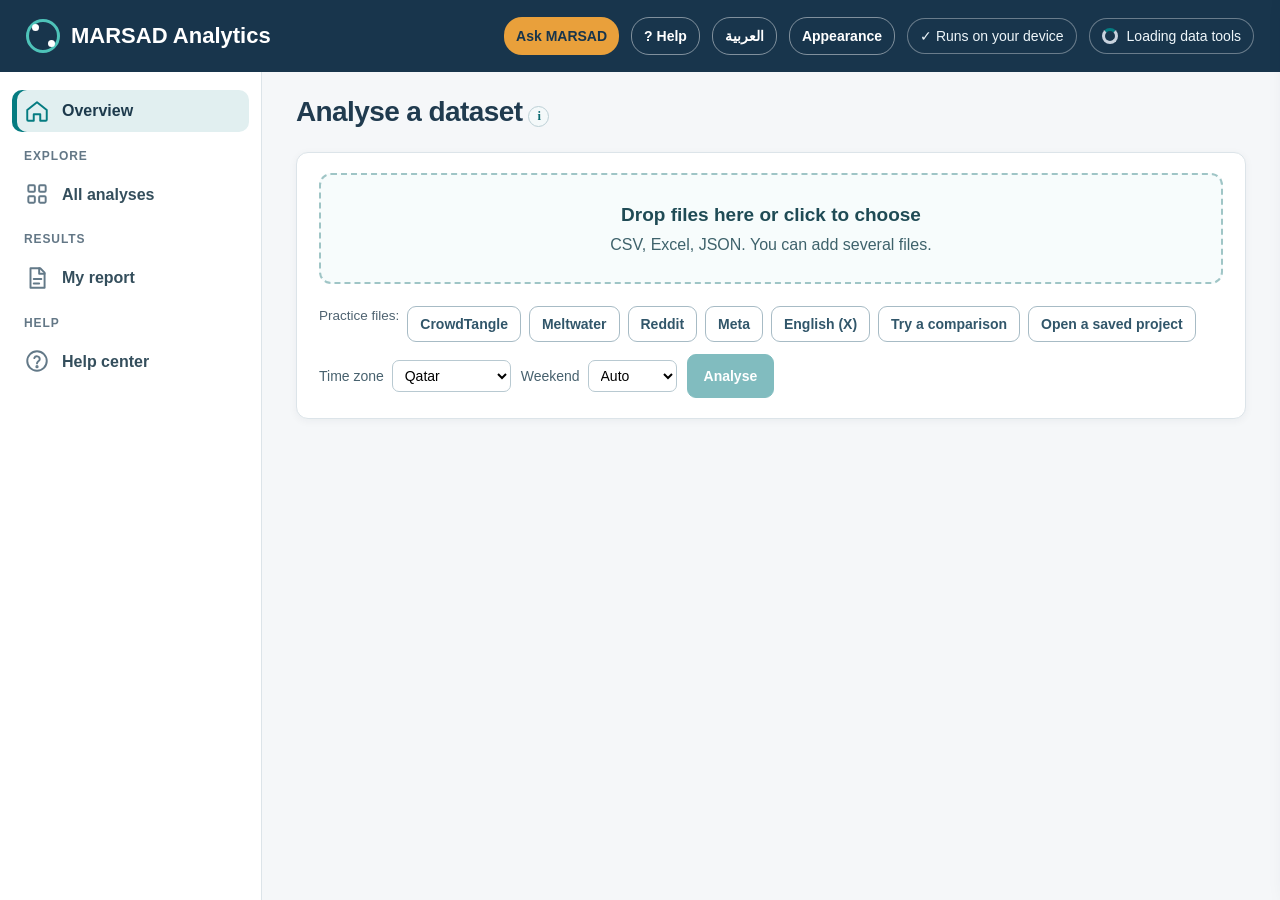
==== commit fed853ba: "Add files via upload" ====
--- a/index.html
+++ b/index.html
@@ -21,7 +21,7 @@
 .brand-mark:before{top:2px;left:3px}.brand-mark:after{right:2px;bottom:3px}
 .brand{font-size:22px;font-weight:800}.brand-sub{color:#c6d9e5;font-size:13px;margin-top:2px}
 .top-right{display:flex;align-items:center;gap:12px;font-size:14px;color:#dfebf1}
-.pill{border:1px solid rgba(255,255,255,.35);padding:7px 12px;border-radius:18px;white-space:nowrap}
+.pill{border:1px solid rgba(255,255,255,.35);background:var(--navy);color:#eef6fa;padding:7px 12px;border-radius:18px;white-space:nowrap}
 #engine{max-width:40vw;overflow:hidden;text-overflow:ellipsis}
 #engine.ready{background:#0f6e64;border-color:#0f6e64;color:#fff}#engine.err{background:#c0392b;border-color:#c0392b}
 .shell{display:grid;grid-template-columns:262px minmax(0,1fr);min-height:calc(100vh - 72px)}
@@ -134,6 +134,10 @@
 .drop b{display:block;font-size:19px;margin-bottom:4px;color:#1f4b55}
 .samples{display:flex;gap:8px;flex-wrap:wrap;margin-top:8px}
 .langchip{font-size:11px;padding:1px 6px;border-radius:9px;border:1px solid var(--line);color:var(--muted);white-space:nowrap}
+.notices{margin:0 0 18px;border-left:5px solid #c98a00;background:#fff8e6}
+.notices .nbadge{display:inline-block;min-width:20px;padding:0 6px;border-radius:10px;background:#c98a00;color:#fff;font-size:12px;text-align:center;vertical-align:middle}
+.notice-go{margin-inline-start:6px;vertical-align:baseline}
+@media (prefers-color-scheme:dark){.notices{background:#2a2410;color:#e7cd72}.notices .nbadge{background:#8a6d12}}
 .explo{margin:0 0 10px;padding:9px 12px;border:1px solid #c9a227;border-left-width:4px;border-radius:6px;background:#fdf8e7;color:#5c4708;font-size:13px;line-height:1.5}
 .explo strong{letter-spacing:.03em;text-transform:uppercase;font-size:11px}
 @media (prefers-color-scheme:dark){.explo{background:#2a2410;color:#e7cd72;border-color:#8a6d12}}
@@ -307,6 +311,47 @@
 body.bigtext .chip span,body.bigtext .metric-label,body.bigtext .small-print,body.bigtext table.g,body.bigtext .cmpbar{font-size:16.5px}
 body.bigtext #tip{font-size:17px;max-width:560px}
 body.bigtext .crumbs{font-size:18px}
+#modal #modesel{min-height:44px;border:1px solid #a7bbc5;border-radius:9px;padding:8px 12px;background:#fff;font-weight:700;color:#31566a;margin-inline-start:8px}
+#modal label[for=modesel]{font-weight:700}
+#modal #modewhy{margin-top:8px;margin-bottom:14px}
+#modal .lnk{padding:4px 6px}
+
+/* Easy read: presentation only. Nothing here reaches the analysis code, so no number, denominator or
+   caveat differs from the other modes. */
+body.easyread{font-size:18.5px;line-height:1.7}
+body.easyread .page-title{font-size:34px;line-height:1.3}
+body.easyread .tile .t-title{font-size:20px;line-height:1.4}
+body.easyread .nav-button,body.easyread .crumbs{font-size:17.5px}
+body.easyread .btn,body.easyread .iconbtn,body.easyread .viewtabs button,body.easyread .filechips button{font-size:16.5px}
+body.easyread .chip span,body.easyread .metric-label,body.easyread .small-print,body.easyread table.g,body.easyread .cmpbar{font-size:16.5px}
+body.easyread #tip{font-size:17px;max-width:560px}
+/* fewer things across the screen, more room around each */
+body.easyread .metric-grid{grid-template-columns:repeat(2,minmax(0,1fr));gap:22px}
+body.easyread .card-grid,body.easyread .tiles{grid-template-columns:repeat(auto-fill,minmax(330px,1fr));gap:22px}
+body.easyread .tile{padding:22px 22px 20px;gap:12px;min-height:170px}
+body.easyread .panel{padding:22px}
+body.easyread p,body.easyread li{max-width:70ch}
+/* every control reachable by finger or trembling hand */
+body.easyread .btn,body.easyread .sizebtn,body.easyread .iconbtn,body.easyread .info-btn,
+body.easyread .lnk,body.easyread select,body.easyread input,body.easyread .chip,body.easyread .fchip,
+body.easyread .backbtn,body.easyread .pin-btn,body.easyread .filebtn,body.easyread #modal button,
+body.easyread .viewtabs button,body.easyread .filechips button,
+body.easyread .ch-head button{min-height:44px;min-width:44px}
+body.easyread .lnk{display:inline-flex;align-items:center;padding:0 8px}
+body.easyread button:focus-visible,body.easyread select:focus-visible,body.easyread input:focus-visible,
+body.easyread [tabindex]:focus-visible{outline:4px solid var(--focus);outline-offset:3px}
+@media (max-width:760px){body.easyread .metric-grid{grid-template-columns:1fr}
+  body.easyread .card-grid,body.easyread .tiles{grid-template-columns:1fr}}
+
+/* High contrast: a separate control, available in every mode, as the accessibility settings are not a mode */
+body.hicontrast{--ink:#000;--muted:#2b2b2b;--bg:#fff;--border:#595959;--teal-dark:#004d51;--amber:#6b3d00}
+body.hicontrast .tile,body.hicontrast .panel,body.hicontrast .metric{border-width:2px;box-shadow:none}
+body.hicontrast a,body.hicontrast .lnk{text-decoration:underline}
+body.hicontrast .small-print{color:#2b2b2b}
+body.hicontrast button:focus-visible,body.hicontrast select:focus-visible,body.hicontrast input:focus-visible,
+body.hicontrast [tabindex]:focus-visible{outline:4px solid #000;outline-offset:3px;box-shadow:0 0 0 7px var(--focus)}
+body.hicontrast .appbar{background:#06283d}
+body.hicontrast .sizebtn{border-color:#fff}
 body.bigtext .post .t{font-size:18.5px}
 body.bigtext .explore-label{font-size:19px}
 @media(max-width:900px){.filebtn .fn{display:none}.modes{grid-template-columns:1fr}.frow{grid-template-columns:1fr}.sizebtn{padding:5px 9px}}
@@ -337,7 +382,7 @@
 <button class="skip" id="skiplink">Skip to content</button>
 <header class="appbar">
   <div class="branding"><div class="brand-mark" aria-hidden="true"></div><div><div class="brand">MARSAD Analytics</div></div></div>
-  <div class="top-right"><span id="filebar"></span><button class="sizebtn chatbtn" id="chatbtn" title="Ask a question about your results">Ask MARSAD</button><button class="sizebtn" id="helpbtn" title="Guides for every analysis, questions and answers">? Help</button><button class="sizebtn" id="langbtn" lang="ar" title="Show the menus in Arabic">العربية</button><button class="sizebtn" id="sizebtn" aria-pressed="false" title="Make the text larger or smaller">A+ Larger text</button><span class="pill hide-sm" title="Files are read inside this page and never uploaded">&#x2713; Runs on your device</span><span class="pill" id="engine"><span class="spin"></span>Starting</span></div>
+  <div class="top-right"><span id="filebar"></span><button class="sizebtn chatbtn" id="chatbtn" title="Ask a question about your results">Ask MARSAD</button><button class="sizebtn" id="helpbtn" title="Guides for every analysis, questions and answers">? Help</button><button class="sizebtn" id="langbtn" lang="ar" title="Show the menus in Arabic">العربية</button><button class="sizebtn" id="lookbtn" data-act="appearance" title="How much is on show, text size and contrast">Appearance</button><span class="pill hide-sm" title="Files are read inside this page and never uploaded">&#x2713; Runs on your device</span><span class="pill" id="engine"><span class="spin"></span>Starting</span></div>
 </header>
 <nav class="mobile-nav" id="mobileNav" aria-label="Sections"></nav>
 <div class="shell">
@@ -384,6 +429,14 @@
 let view = {page: "overview"};
 let POSTSORT = "interactions";
 let VIEWMODE = "simple"; try { VIEWMODE = localStorage.getItem("marsad_view") || "simple"; } catch (e) {}
+// How much of the tool is on show. Presentation only: it never reaches the analysis code, and no number,
+// denominator or caveat changes with it. VIEWMODE is a different question (can an analysis run on this file).
+const MODES = ["simple", "easy", "expert"];
+let MODE = "simple"; try { const m = localStorage.getItem("marsad_mode"); if (MODES.includes(m)) MODE = m; } catch (e) {}
+const CORE_FALLBACK = ["DATA-1", "TIME-1", "TIME-2", "WORDS-1", "WHO-1", "FRAME-15"];
+const coreIds = () => ((REG && REG.core && REG.core.length) ? REG.core : CORE_FALLBACK);
+const isCore = id => coreIds().includes(id);
+let COREONLY = true;          // Simple and Easy Read open on the core set; "More analyses" turns this off
 // what the person chose to see: a set of analyses, the ones they hid, the ones they pinned, and where they were last
 const CUSTOM = {preset: "all", hidden: [], pinned: [], recent: []};
 try { Object.assign(CUSTOM, JSON.parse(localStorage.getItem("marsad_custom") || "{}")); } catch (e) {}
@@ -591,12 +644,66 @@
 }
 function setBig(on) {
   document.body.classList.toggle("bigtext", on);
-  const b = $("#sizebtn"); b.setAttribute("aria-pressed", on ? "true" : "false"); b.textContent = on ? "A- Smaller text" : "A+ Larger text";
+  const b = $("#sizebtn");
+  if (b) { b.setAttribute("aria-pressed", on ? "true" : "false"); b.textContent = on ? "A- Smaller text" : "A+ Larger text"; }
   try { localStorage.setItem("marsad_bigtext", on ? "1" : "0"); } catch (e) {}
   if (view.page === "card" && results[view.id]) setTimeout(() => { const f = $("#cardfig"); if (f && window.Plotly) Plotly.Plots.resize(f); }, 50);
 }
-$("#sizebtn").onclick = () => setBig(!document.body.classList.contains("bigtext"));
+
+function appearancePage() {
+  const big = document.body.classList.contains("bigtext");
+  const hc = document.body.classList.contains("hicontrast");
+  modal(LANG === "ar" ? "\u0627\u0644\u0639\u0631\u0636" : "Appearance", `
+    <p>These change what you see. No number, denominator or caveat changes with them.</p>
+    <label for="modesel">How much to show</label>
+    <select id="modesel"></select>
+    <p class="small-print" id="modewhy"></p>
+    <p><button class="btn" id="sizebtn" aria-pressed="${big}">${big ? "A- Smaller text" : "A+ Larger text"}</button>
+       <button class="btn" id="contrastbtn" aria-pressed="${hc}">${hc ? "Normal contrast" : "High contrast"}</button></p>
+    <p class="small-print">Text size and contrast work in every mode, on their own.
+      <button class="lnk" data-act="resetlook">Reset appearance</button></p>`);
+  renderModeSel();
+  const why = {simple: "A starting selection of analyses, with plain explanations. More analyses are one click away.",
+               easy: "The same selection, with larger text, more space and bigger controls.",
+               expert: "Every analysis this file supports, with the methods and the numbers behind each one."};
+  const setWhy = () => { const e = $("#modewhy"); if (e) e.textContent = why[MODE] || ""; };
+  setWhy();
+  $("#modesel").onchange = e => { setMode(e.target.value); setWhy(); };
+  $("#sizebtn").onclick = () => { const on = !document.body.classList.contains("bigtext"); setBig(on); };
+  $("#contrastbtn").onclick = () => { const on = !document.body.classList.contains("hicontrast"); setContrast(on); };
+}
+function setMode(m, remember = true) {
+  if (!MODES.includes(m)) m = "simple";
+  MODE = m;
+  COREONLY = m !== "expert";
+  document.body.classList.toggle("easyread", m === "easy");
+  document.body.classList.toggle("expertmode", m === "expert");
+  if (remember) { try { localStorage.setItem("marsad_mode", m); } catch (e) {} }
+  const sel = $("#modesel"); if (sel && sel.value !== m) sel.value = m;
+  renderSidebar(); render();
+  if (view.page === "card" && results[view.id]) setTimeout(() => { const f = $("#cardfig"); if (f && window.Plotly) Plotly.Plots.resize(f); }, 50);
+}
+function modeLabel(m) {
+  const en = {simple: "Simple", easy: "Easy read", expert: "Expert"};
+  const ar = {simple: "\u0627\u0644\u0648\u0636\u0639 \u0627\u0644\u0645\u0628\u0633\u0651\u0637", easy: "\u0648\u0636\u0639 \u0627\u0644\u0642\u0631\u0627\u0621\u0629 \u0627\u0644\u0645\u064a\u0633\u0651\u0631\u0629", expert: "\u0648\u0636\u0639 \u0627\u0644\u062e\u0628\u0631\u0627\u0621"};
+  return LANG === "ar" ? ar[m] : en[m];
+}
+function renderModeSel() {
+  const sel = $("#modesel"); if (!sel) return;
+  sel.innerHTML = MODES.map(m => `<option value="${m}"${m === MODE ? " selected" : ""}>${esc(modeLabel(m))}</option>`).join("");
+  sel.setAttribute("aria-label", LANG === "ar" ? "\u0637\u0631\u064a\u0642\u0629 \u0627\u0644\u0639\u0631\u0636" : "How much to show");
+}
+function setContrast(on) {
+  document.body.classList.toggle("hicontrast", on);
+  const cb = $("#contrastbtn");
+  if (cb) { cb.setAttribute("aria-pressed", on ? "true" : "false"); cb.textContent = on ? "Normal contrast" : "High contrast"; }
+  try { localStorage.setItem("marsad_contrast", on ? "1" : "0"); } catch (e) {}
+}
+try { if (localStorage.getItem("marsad_contrast") === "1") setContrast(true); } catch (e) {}
 try { if (localStorage.getItem("marsad_bigtext") === "1") setBig(true); } catch (e) {}
+document.body.classList.toggle("easyread", MODE === "easy");
+document.body.classList.toggle("expertmode", MODE === "expert");
+COREONLY = MODE !== "expert";
 
 document.addEventListener("click", e => {
   const a = e.target.closest("[data-act]");
@@ -619,9 +726,15 @@
   if (name === "about") about();
   if (name === "prepare") preparePage();
   if (name === "pin") togglePin(el.dataset.id);
+  if (name === "appearance") appearancePage();
   if (name === "customize") customizePage();
   if (name === "filters") filtersPage();
   if (name === "resetfilters") { const n = prepOpts(); FKEYS.forEach(k => delete n[k]); applyPrepare(n); }
+  if (name === "resetlook") {
+    setBig(false); setContrast(false); setMode("simple");
+    return;
+  }
+  if (name === "moreanalyses") { COREONLY = false; renderSidebar(); render(); return; }
   if (name === "viewmode") { VIEWMODE = VIEWMODE === "simple" ? "full" : "simple"; try { localStorage.setItem("marsad_view", VIEWMODE); } catch (e) {} render(); }
   if (name === "saveproject") saveProject();
   if (name === "studyreport") { const q = PL.studies.find(x => x.id === el.dataset.id); for (const c of q.cards) if (status({...plainOf(c), id: c}).ok && !saved.has(c)) toggleSave(c); render(); }
@@ -764,13 +877,13 @@
   const dateS = s.date_from ? (same ? `${s.date_from.slice(11)} to ${s.date_to.slice(11)}` : `to ${s.date_to.slice(0, 10)}`) : "no dates in file";
   const panel = (id, title, body) => `<article class="panel"><div class="panel-head"><h3 class="panel-title">${esc(title)}${iMark(plainOf(id).what)}</h3><div class="tools"><button class="iconbtn" data-go="c-${id}" title="Open">Open</button>${saveBtn(id)}</div></div>${body}</article>`;
   return `${filterBar()}${compareBar()}${head("Overview", "", `<button class="btn" data-act="customize" data-tip="Choose which analyses appear, and pin the ones you use most.">Customize</button><button class="btn" data-act="prepare" data-tip="Work on a random sample, count each account at most a few times, or split the posts into two periods to compare.">Prepare posts</button><button class="btn" data-act="saveproject" data-tip="Save your settings, options, report list, checks and notes in one file to continue later or share.">Save project</button><button class="btn" data-act="about">File details</button>`)}
+   ${noticesPanel()}
    <div class="metric-grid">
      <div class="metric"><div class="metric-label">Posts${iMark("Posts after cleaning: deleted, empty and repeated rows are removed.")}</div><div class="metric-value">${fmt(s.posts)}</div><div class="metric-small">${esc(PLATFORMS[s.platform] || "")}</div></div>
      <div class="metric"><div class="metric-label">Accounts</div><div class="metric-value">${s.accounts != null ? fmt(s.accounts) : "-"}</div></div>
      <div class="metric"><div class="metric-label">Main language${iMark("Guessed for each post from its letters and common short words.")}</div><div class="metric-value">${main ? Math.round(main.share * 100) + " %" : "-"}</div><div class="metric-small">${main ? esc(main.name) : ""}</div></div>
      <div class="metric"><div class="metric-label">Dates${iMark("First and last post, in the time zone you chose.")}</div><div class="metric-value date-value">${esc(dateV)}</div><div class="metric-small">${esc(dateS)}</div></div>
    </div>
-   ${noticesPanel()}
    ${searchPostsPanel()}
    ${filesPanel()}
    <div class="cards-2" style="margin-top:18px">
@@ -783,9 +896,17 @@
    ${studiesPanel()}
    <h2 class="section-heading">Explore</h2><div class="explore-grid">${exploreCards()}</div>`;
 }
+// Above the numbers, not below them: a notice that arrives after the reader has taken the figures in has
+// already failed. A notice may carry the analysis that shows the detail, which becomes a button.
 function noticesPanel() {
   const n = SCAN.notices || []; if (!n.length) return "";
-  return `<article class="panel" style="margin-top:18px;border-left:5px solid #c98a00;background:#fff8e6"><h2 class="panel-title">Read before using the numbers</h2><ul class="summary-list">${n.map(t => `<li><span class="dot" style="background:#c98a00"></span><span>${esc(t)}</span></li>`).join("")}</ul></article>`;
+  const row = x => {
+    const text = typeof x === "string" ? x : (x.text || "");
+    const act = (typeof x === "object" && x.card && regCard(x.card))
+      ? ` <button class="qc notice-go" data-go="c-${esc(x.card)}">${esc(trUI(x.action || "Open"))} ›</button>` : "";
+    return `<li><span class="dot" style="background:#c98a00"></span><span>${esc(trUI(text))}${act}</span></li>`;
+  };
+  return `<article class="panel notices"><h2 class="panel-title">${esc(trUI("Read before using the numbers"))} <span class="nbadge">${n.length}</span></h2><ul class="summary-list">${n.map(row).join("")}</ul></article>`;
 }
 function filesPanel() {
   const ds = SCAN.datasets || []; if (ds.length < 2) return "";
@@ -1265,6 +1386,7 @@
     Object.entries(packs).filter(([id]) => !id.startsWith("preset:")).map(([id, p]) => [id, p.name, p.for]));
   const sections_ = sections().filter(x => x.id !== "overview");
   modal("Customize", `<p>Choose which analyses appear in the menus and section pages. Nothing is deleted, and nothing is calculated until you open an analysis, so this only changes what you see.</p>
+    <p class="small-print">Appearance: ${esc(modeLabel(MODE))}${document.body.classList.contains("bigtext") ? ", larger text" : ""}${document.body.classList.contains("hicontrast") ? ", high contrast" : ""}. <button class="lnk" data-act="resetlook">Reset appearance</button></p>
     <label for="cz-p">Start from a set</label>
     <select id="cz-p">${presets.map(([id, name, why]) => `<option value="${esc(id)}" ${CUSTOM.preset === id ? "selected" : ""}>${esc(name)}${why ? " - " + esc(why) : ""}</option>`).join("")}</select>
     <p class="small-print">Untick an analysis to hide it. Pinned analyses stay in the sidebar.</p>
@@ -1294,17 +1416,32 @@
 // ------------------------------------------------------------------ simple or full view
 function shownItems(list) {
   const picked = list.filter(i => isShown(i.id));
-  return !SCAN || VIEWMODE === "full" ? picked : picked.filter(i => status(i).ok);
+  const runnable = !SCAN || VIEWMODE === "full" ? picked : picked.filter(i => status(i).ok);
+  // Simple and Easy Read open on the core set. Nothing is removed: "More analyses" shows the rest, and
+  // Expert never applies this filter.
+  if (!COREONLY || !SCAN) return runnable;
+  const core = runnable.filter(i => isCore(i.id));
+  return core.length ? core : runnable;
+}
+function coreHiddenCount(list) {
+  if (!COREONLY || !SCAN) return 0;
+  const runnable = list.filter(i => isShown(i.id)).filter(i => VIEWMODE === "full" || status(i).ok);
+  const core = runnable.filter(i => isCore(i.id));
+  return core.length ? runnable.length - core.length : 0;
 }
 function viewToggle(list) {
   if (!SCAN) return "";
   const off = list.filter(i => !isShown(i.id)).length;
-  const hidden = list.length - shownItems(list).length - off;
-  if (VIEWMODE === "simple" && !hidden && !off) return "";
+  const more = coreHiddenCount(list);
+  const hidden = list.length - shownItems(list).length - off - more;
+  if (VIEWMODE === "simple" && !hidden && !off && !more) return "";
+  // a selection is an editorial choice, so it is stated rather than left for the user to notice
+  const c = more ? `${trUI("Showing a starting selection of")} ${shownItems(list).length}. ${more} ${trUI(more === 1 ? "more analysis runs on this file" : "more analyses run on this file")}. ` : "";
   const a = VIEWMODE === "simple" && hidden ? `${hidden} ${hidden === 1 ? "analysis that cannot" : "analyses that cannot"} run on this file ${hidden === 1 ? "is" : "are"} hidden.`
           : (VIEWMODE === "full" ? "Showing every analysis, including those that cannot run on this file." : "");
   const b = off ? ` ${off} ${off === 1 ? "analysis is" : "analyses are"} switched off in Customize.` : "";
-  return `<p class="small-print viewnote">${a}${b} <button class="lnk" data-act="viewmode">${VIEWMODE === "simple" ? "Show all" : "Show only those that can run"}</button> <button class="lnk" data-act="customize">Customize</button></p>`;
+  const m = more ? `<button class="lnk" data-act="moreanalyses">${trUI("More analyses")}</button> ` : "";
+  return `<p class="small-print viewnote">${c}${a}${b} ${m}<button class="lnk" data-act="viewmode">${VIEWMODE === "simple" ? "Show all" : "Show only those that can run"}</button> <button class="lnk" data-act="customize">Customize</button></p>`;
 }
 
 // ------------------------------------------------------------------ search posts
@@ -1369,6 +1506,7 @@
   LANG = l; try { localStorage.setItem("marsad_lang", l); } catch (e) {}
   document.documentElement.lang = l === "ar" ? "ar" : "en"; document.documentElement.dir = l === "ar" ? "rtl" : "ltr";
   const b = $("#langbtn"); b.textContent = l === "ar" ? "English" : "العربية"; b.lang = l === "ar" ? "en" : "ar"; b.title = l === "ar" ? "Show the menus in English" : "Show the menus in Arabic";
+  renderModeSel();
   if (l === "ar") { TR_OBS.observe(document.body, {childList: true, subtree: true}); }
   else { TR_OBS.disconnect(); for (const [n, a, v] of TR_DONE.splice(0)) { if (a) n.setAttribute(a, v); else n.nodeValue = v; } }
   if (PL) { renderSidebar(); render(); } if (l === "ar") trNode(document.body);
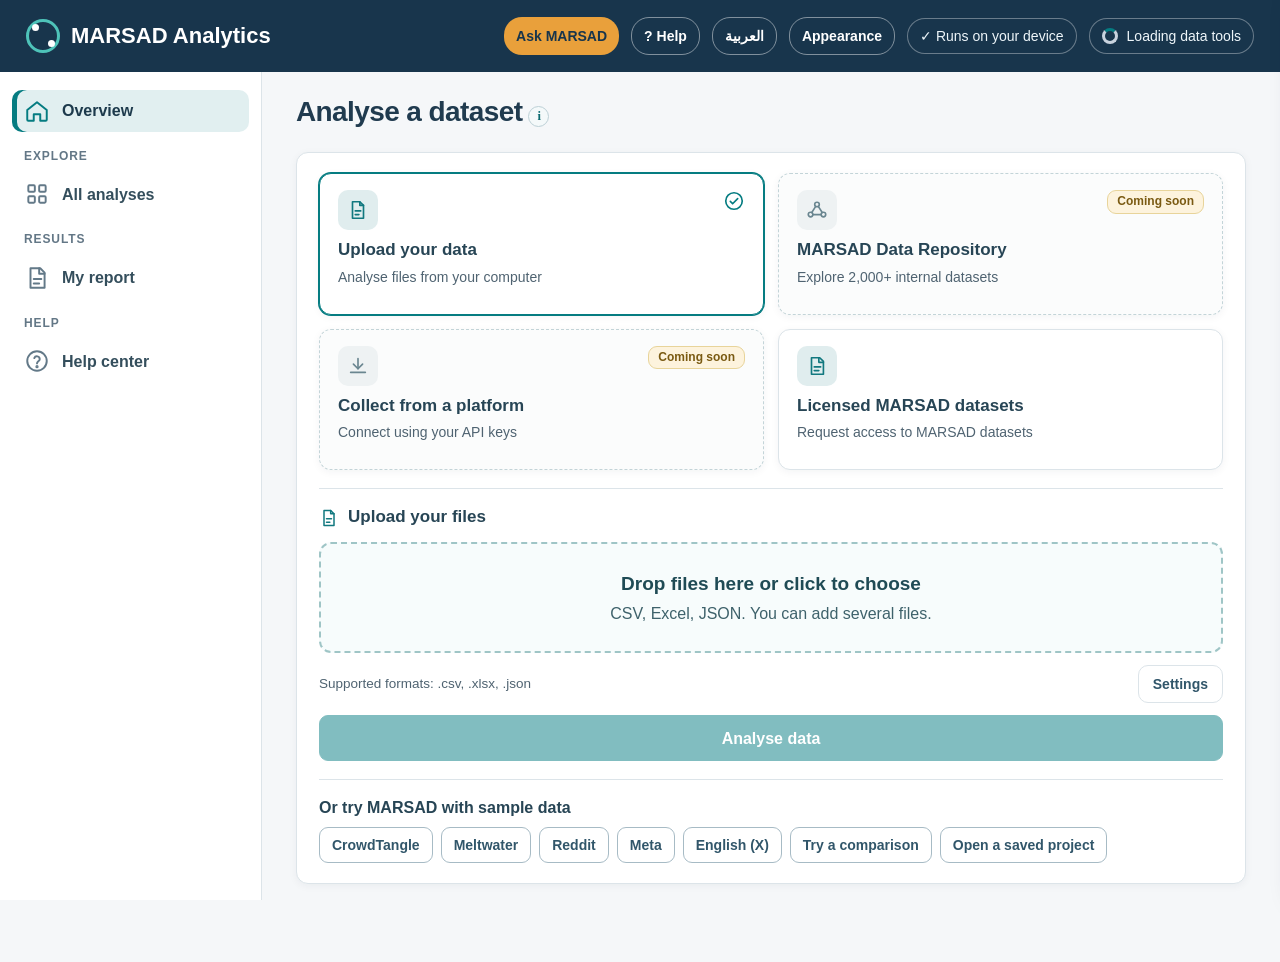
==== commit 4b78cbca: "Add files via upload" ====
--- a/index.html
+++ b/index.html
@@ -73,10 +73,54 @@
 .explore-grid{display:grid;grid-template-columns:repeat(3,minmax(0,1fr));gap:14px}
 .explore-card{display:flex;align-items:center;gap:14px;text-align:left;border:1px solid var(--border);border-radius:12px;padding:16px;background:#fff;min-height:100px;box-shadow:var(--shadow);width:100%}
 .explore-card:hover{background:#f2faf9;border-color:#a7ceca}
+a.explore-card{text-decoration:none;color:inherit;box-sizing:border-box}
+.srcrow a.btn.small{text-decoration:none}
 .explore-icon{flex:0 0 48px;height:48px;border-radius:10px;background:#e8f5f4;color:#11787f;display:grid;place-items:center}
 .explore-icon svg{width:26px;height:26px}
 .explore-label{font-size:17px;font-weight:700;color:#274555;margin-bottom:3px}
 .explore-detail{font-size:14px;color:#4f6371}
+.srcgrid{display:grid;grid-template-columns:repeat(2,minmax(0,1fr));gap:14px}
+.srccard{display:block;text-align:left;border:1px solid var(--border);border-radius:12px;padding:16px 18px;background:#fff;box-shadow:var(--shadow);width:100%;box-sizing:border-box;text-decoration:none;color:inherit}
+.srccard:hover{background:#f7fcfc;border-color:#a7ceca}
+.srccard.soon{background:#fbfcfc;border-style:dashed;border-color:#c3d4d8}
+.srccard.soon:hover{background:#f7fafb}
+.srchead{display:flex;align-items:flex-start;justify-content:space-between;gap:10px;margin-bottom:8px}
+.srchead .explore-icon{flex:0 0 40px;height:40px}
+.srchead .explore-icon svg{width:22px;height:22px}
+.srccard.soon .explore-icon{background:#eef2f3;color:#6a8690}
+.srctitle{font-size:17px;font-weight:700;color:#274555;margin-bottom:4px}
+.srcdesc{font-size:14px;color:#4f6371;line-height:1.5;margin-bottom:10px}
+.srcgo{font-size:14px;font-weight:700;color:#11787f}
+.srccard.soon .srcgo{color:#6a8690}
+.badge{font-size:12px;font-weight:700;border-radius:9px;padding:2px 9px;white-space:nowrap;border:1px solid}
+.badge.ok{color:#15625a;background:#e6f6f1;border-color:#a9ddcf}
+.badge.soon{color:#7a5a12;background:#fdf3dd;border-color:#e8d49a}
+.badge.ext{color:#45596a;background:#eef2f5;border-color:#ccd7df}
+.srcsamples{border-top:1px solid var(--border);margin-top:18px;padding-top:16px}
+.srccard.on{border-color:var(--teal);border-style:solid;box-shadow:0 0 0 1px var(--teal),var(--shadow);background:#fff}
+.srcpick{color:var(--teal);display:inline-flex}
+.srcpick svg{width:22px;height:22px}
+.srcopen{border-top:1px solid var(--border);margin-top:18px;padding-top:16px}
+.srcopen-h{display:flex;align-items:center;gap:9px;font-size:17px;color:#274555;margin:0 0 12px}
+.srcopen-h svg{width:20px;height:20px;color:#11787f}
+.srcopen p{margin:0 0 10px;color:#3f5461;line-height:1.55}
+.uprow{display:flex;align-items:center;justify-content:space-between;gap:12px;flex-wrap:wrap;margin:12px 0}
+.upset summary{cursor:pointer;font-size:14px;font-weight:700;color:#31566a;border:1px solid var(--border);border-radius:10px;padding:8px 14px;list-style:none;min-height:38px;display:inline-flex;align-items:center}
+.upset summary::-webkit-details-marker{display:none}
+.upset summary:hover{background:#f7fcfc}
+.upset[open] summary{background:#f2faf9}
+.upset .opts{margin-top:10px;display:flex;gap:14px;flex-wrap:wrap}
+.btn.wide{width:100%;justify-content:center;text-align:center;display:flex;align-items:center;min-height:46px;font-size:16px}
+a.btn.wide{text-decoration:none}
+.srcsamples h3{font-size:16px;color:#274555;margin:0 0 2px}
+.explore-card.soon{background:#fbfcfc;border-style:dashed;border-color:#c3d4d8}
+.explore-card.soon .explore-icon{background:#eef2f3;color:#6a8690}
+.explore-card.soon .explore-label{color:#4a6271}
+.srcrow{margin-top:10px}
+.btn.small.soonbtn{border-style:dashed;color:#4a6271}
+.btn.small.soonbtn:hover{background:#f7fafb}
+.soontag{display:inline-block;margin-inline-start:8px;font-size:12px;font-weight:700;color:#7a5a12;background:#fdf3dd;border:1px solid #e8d49a;border-radius:9px;padding:1px 7px;vertical-align:2px}
+@media (max-width:760px){.srcgrid{grid-template-columns:1fr}}
 .arrow{color:#49767b;margin-left:auto;font-size:24px}
 /* analysis tiles */
 .tiles{display:grid;grid-template-columns:repeat(auto-fill,minmax(280px,1fr));gap:14px}
@@ -133,6 +177,7 @@
 .drop.over{background:#e8f5f3;border-color:var(--teal)}
 .drop b{display:block;font-size:19px;margin-bottom:4px;color:#1f4b55}
 .samples{display:flex;gap:8px;flex-wrap:wrap;margin-top:8px}
+.samples[hidden]{display:none}
 .langchip{font-size:11px;padding:1px 6px;border-radius:9px;border:1px solid var(--line);color:var(--muted);white-space:nowrap}
 .notices{margin:0 0 18px;border-left:5px solid #c98a00;background:#fff8e6}
 .notices .nbadge{display:inline-block;min-width:20px;padding:0 6px;border-radius:10px;background:#c98a00;color:#fff;font-size:12px;text-align:center;vertical-align:middle}
@@ -433,6 +478,8 @@
 // denominator or caveat changes with it. VIEWMODE is a different question (can an analysis run on this file).
 const MODES = ["simple", "easy", "expert"];
 let MODE = "simple"; try { const m = localStorage.getItem("marsad_mode"); if (MODES.includes(m)) MODE = m; } catch (e) {}
+const MARSAD_RESOURCES = "https://marsadlab.com/resources.html";
+let SRC = "own";   // which of the four cards is open. Presentation only.
 const CORE_FALLBACK = ["DATA-1", "TIME-1", "TIME-2", "WORDS-1", "WHO-1", "FRAME-15"];
 const coreIds = () => ((REG && REG.core && REG.core.length) ? REG.core : CORE_FALLBACK);
 const isCore = id => coreIds().includes(id);
@@ -726,6 +773,12 @@
   if (name === "about") about();
   if (name === "prepare") preparePage();
   if (name === "pin") togglePin(el.dataset.id);
+  if (name === "src") {
+    SRC = el.getAttribute("data-src") || "own";
+    render();
+    const o = $(".srcopen"); if (o) o.scrollIntoView({block: "nearest", behavior: "smooth"});
+    return;
+  }
   if (name === "appearance") appearancePage();
   if (name === "customize") customizePage();
   if (name === "filters") filtersPage();
@@ -777,20 +830,77 @@
 }
 
 const TZ = [["Asia/Qatar", "Qatar"], ["UTC", "UTC"], ["Asia/Riyadh", "Saudi Arabia"], ["Asia/Dubai", "UAE"], ["Africa/Cairo", "Egypt"], ["Asia/Beirut", "Lebanon"], ["Africa/Tunis", "Tunisia"], ["Africa/Casablanca", "Morocco"], ["Europe/London", "UK"], ["America/New_York", "US Eastern"]];
+function sourcesPanel(again) {
+  const sel = SRC;
+  const card = (o) => {
+    const on = sel === o.src;
+    const mark = on ? `<span class="srcpick">${ico("check", "")}</span>`
+                    : (o.badge === "soon" ? `<span class="badge soon">${esc(trUI("Coming soon"))}</span>` : "");
+    return `<button class="srccard${o.badge === "soon" ? " soon" : ""}${on ? " on" : ""}" data-act="src" data-src="${o.src}" aria-pressed="${on}">` +
+      `<div class="srchead"><span class="explore-icon">${ico(o.icon, "")}</span>${mark}</div>` +
+      `<div class="srctitle">${esc(trUI(o.label))}</div>` +
+      `<div class="srcdesc">${esc(trUI(o.detail))}</div></button>`;
+  };
+  const cards = [
+    {src: "own", icon: "file", label: "Upload your data", detail: "Analyse files from your computer"},
+    {src: "repository", icon: "society", badge: "soon", label: "MARSAD Data Repository", detail: "Explore 2,000+ internal datasets"},
+    {src: "collect", icon: "download", badge: "soon", label: "Collect from a platform", detail: "Connect using your API keys"},
+    {src: "licensed", icon: "report", label: "Licensed MARSAD datasets", detail: "Request access to MARSAD datasets"}
+  ].map(card).join("");
+  const sample = (f, label, name, tip) =>
+    `<button class="btn small" data-act="sample" data-file="${f}"${name ? ` data-name="${name}"` : ""}${tip ? ` data-tip="${esc(tip)}"` : ""}>${esc(label)}</button>`;
+  return `<div class="panel">
+    <div class="srcgrid">${cards}</div>
+    <div class="srcopen">${srcBody(again)}</div>
+    <div class="srcsamples">
+      <h3>${esc(trUI("Or try MARSAD with sample data"))}</h3>
+      <div class="samples" style="margin-top:8px">
+        ${sample("crowdtangle.csv", "CrowdTangle")}${sample("meltwater.csv", "Meltwater")}
+        ${sample("reddit.jsonl.txt", "Reddit", "reddit.jsonl")}${sample("meta.csv", "Meta")}
+        ${sample("english_x.csv", "English (X)", "", "An English-language file in X (Twitter) export shape, for trying the tool without Arabic.")}
+        <button class="btn small" data-act="trycompare" data-tip="Loads two practice files and compares them.">${esc(trUI("Try a comparison"))}</button>
+        <button class="btn small" data-act="openproject" data-tip="Continue a project you saved with Save project (a .marsad.json file).">${esc(trUI("Open a saved project"))}</button>
+      </div>
+    </div>
+  </div>`;
+}
+function srcBody(again) {
+  const head = (icon, title) => `<h3 class="srcopen-h">${ico(icon, "")}<span>${esc(trUI(title))}</span></h3>`;
+  if (SRC === "own") {
+    return head("file", files.length ? "Your files" : "Upload your files") + `
+      <div class="drop" id="drop" tabindex="0" role="button"><b>${files.length ? trUI("Add another file") : trUI("Drop files here or click to choose")}</b>${esc(trUI("CSV, Excel, JSON. You can add several files."))}</div>
+      <div id="filelist"></div>
+      <div class="uprow">
+        <span class="small-print">${esc(trUI("Supported formats: .csv, .xlsx, .json"))}</span>
+        <details class="upset"><summary>${esc(trUI("Settings"))}</summary>
+          <div class="opts">
+            <label>${esc(trUI("Time zone"))} <select id="tz">${TZ.map(([v, n]) => `<option value="${v}" ${SCAN && SCAN.settings && SCAN.settings.analysis_tz === v ? "selected" : ""}>${n}</option>`).join("")}</select></label>
+            <label>${esc(trUI("Weekend"))} <select id="weekend"><option value="auto">${esc(trUI("Auto"))}</option><option value="fri-sat">Fri-Sat</option><option value="sat-sun">Sat-Sun</option></select></label>
+          </div></details>
+      </div>
+      <input type="hidden" id="srctz" value="UTC"><input type="hidden" id="platform" value="auto">
+      <button class="btn primary wide" data-act="load" id="loadbtn" ${files.length && W ? "" : "disabled"}>${esc(trUI("Analyse data"))}</button>`;
+  }
+  const o = {
+    repository: ["society", "MARSAD Data Repository",
+      "This will give you insights into the collection of more than 2,000 datasets MARSAD has gathered from Meltwater and CrowdTangle, without downloading any of them.",
+      "It is not built here yet, and it will work differently from the rest of the tool: those analyses have to run on MARSAD servers, so you would get the findings back rather than the posts."],
+    collect: ["download", "Collect from a platform",
+      "This will let you pull posts straight into MARSAD Analytics using your own API keys, so you do not have to export a file first.",
+      "It is not built here yet. MARSAD has a data collection section of its own; collect your posts there, export them, and load the file on this page."],
+    licensed: ["report", "Licensed MARSAD datasets",
+      "MARSAD publishes datasets you can apply for. Once your request is granted you load your copy here like any other file.",
+      ""]
+  }[SRC];
+  if (!o) return "";
+  return head(o[0], o[1]) + `<p>${esc(trUI(o[2]))}</p>` +
+    (o[3] ? `<p class="small-print">${esc(trUI(o[3]))}</p>` : "") +
+    (SRC === "licensed" ? `<a class="btn primary wide" href="${MARSAD_RESOURCES}" target="_blank" rel="noopener">${esc(trUI("Browse available datasets"))} \u2197</a>` : "");
+}
 function startPage() {
   const again = !!SCAN;
-  return `${again ? crumbs([["Overview", "overview"], ["Your files", "files"]], ["Overview", "overview"]) : ""}${head(again ? "Your files" : "Analyse a dataset", "Load an export from CrowdTangle, Meltwater, Meta Content Library, X, Reddit or any table with a text column (CSV, Excel, JSON). Files are read inside this page and are not uploaded. Up to about 50,000 posts in total work well.")}
-  <div class="panel">
-    <div class="drop" id="drop" tabindex="0" role="button"><b>${files.length ? "Add another file" : "Drop files here or click to choose"}</b>CSV, Excel, JSON. You can add several files.</div>
-    <div id="filelist"></div>
-    <div class="start-row">
-      <div class="samples"><span class="small-print">Practice files:</span><button class="btn small" data-act="sample" data-file="crowdtangle.csv">CrowdTangle</button><button class="btn small" data-act="sample" data-file="meltwater.csv">Meltwater</button><button class="btn small" data-act="sample" data-file="reddit.jsonl.txt" data-name="reddit.jsonl">Reddit</button><button class="btn small" data-act="sample" data-file="meta.csv">Meta</button><button class="btn small" data-act="sample" data-file="english_x.csv" data-tip="An English-language file in X (Twitter) export shape, for trying the tool without Arabic.">English (X)</button><button class="btn small" data-act="trycompare" data-tip="Loads two practice files and compares them.">Try a comparison</button><button class="btn small" data-act="openproject" data-tip="Continue a project you saved with Save project (a .marsad.json file).">Open a saved project</button></div>
-      <div class="opts"><label>Time zone <select id="tz">${TZ.map(([v, n]) => `<option value="${v}" ${SCAN && SCAN.settings && SCAN.settings.analysis_tz === v ? "selected" : ""}>${n}</option>`).join("")}</select></label>
-        <label>Weekend <select id="weekend"><option value="auto">Auto</option><option value="fri-sat">Fri-Sat</option><option value="sat-sun">Sat-Sun</option></select></label>
-        <input type="hidden" id="srctz" value="UTC"><input type="hidden" id="platform" value="auto">
-        <button class="btn primary" data-act="load" id="loadbtn" ${files.length && W ? "" : "disabled"}>Analyse</button></div>
-    </div>
-  </div>
+  return `${again ? crumbs([["Overview", "overview"], ["Your files", "files"]], ["Overview", "overview"]) : ""}${head(again ? "Your files" : "Analyse a dataset", again ? "Add another file to compare, or load a new one. Files are read inside this page and are not uploaded." : "Choose how you want to analyse your data.")}
+  ${sourcesPanel(again)}
   ${PL && !again ? studiesPanel() : ""}
   ${PL && !again ? `<h2 class="section-heading">What you can explore</h2><div class="explore-grid">${exploreCards()}</div>` : ""}`;
 }
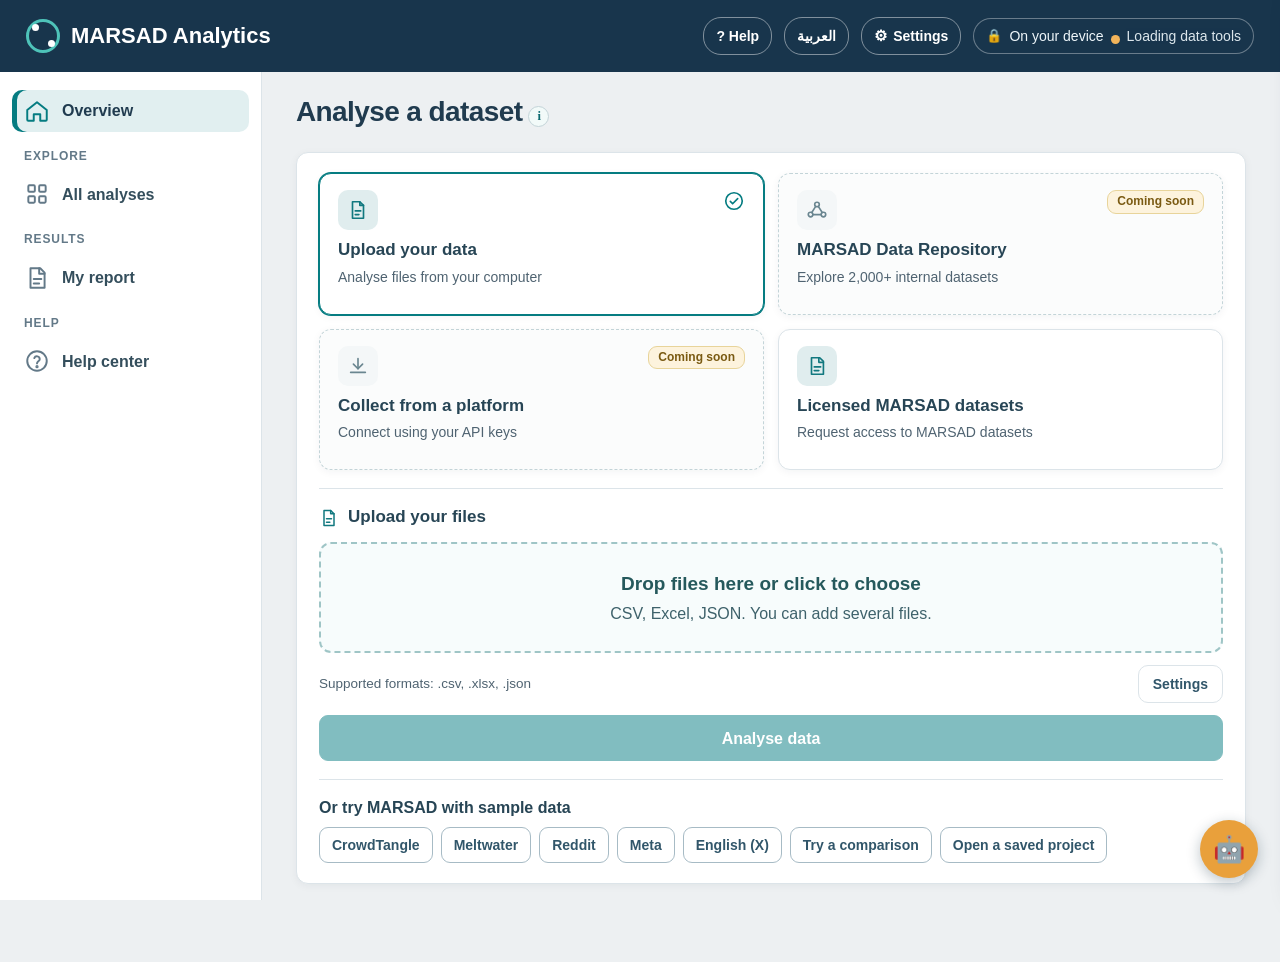
==== commit 53ea97c6: "Add files via upload" ====
--- a/index.html
+++ b/index.html
@@ -6,216 +6,268 @@
 <title>MARSAD Analytics: web dashboard</title>
 <!-- No web fonts: the page loads nothing from the internet, so your posts, your address and the fact that you opened
      it stay on your machine, and the page works offline. Arabic uses the fonts your system already has. -->
-<style>
-:root{--navy:#18354c;--navy2:#254760;--teal:#057c81;--teal-dark:#04666a;--teal-light:#e8f5f3;--bg:#f5f7f9;--white:#fff;--ink:#243543;--muted:#586a77;--border:#dce4e9;--shadow:0 2px 9px rgba(19,45,62,.05);--focus:#f19d3d;--amber:#9a5b00;--amber-bg:#fff4de;--amber-line:#f2dcaf;--grey-bg:#eef1f3;--ok-bg:#e6f4ea;--ok:#1e6b3a}
+<meta name="color-scheme" content="light dark">
+<script>
+(function () {
+  try {
+    var v = localStorage.getItem("marsad_theme") || "system";
+    var dark = v === "dark" || (v === "system" && window.matchMedia && window.matchMedia("(prefers-color-scheme: dark)").matches);
+    document.documentElement.setAttribute("data-theme", dark ? "dark" : "light");
+  } catch (e) { document.documentElement.setAttribute("data-theme", "light"); }
+})();
+</script>
+<style>:root{--k-amb-20-100:#6b3d00;--k-amb-20-60:#5a4614;--k-amb-25-100:#8a5a00;--k-amb-25-80:#7a5a12;--k-amb-30-100:#9a5b00;--k-amb-40-100:#c98a00;--k-amb-55-80:#e9a03b;--k-amb-60-80:#f19d3d;--k-amb-65-100:#f6b44b;--k-amb-65-80:#f2b45a;--k-amb-70-100:#ffc766;--k-amb-70-60:#e2c67a;--k-amb-75-100:#ffe08a;--k-amb-75-60:#e8d49a;--k-amb-80-80:#f2dcaf;--k-amb-95-100:#fff8e6;--k-amb-95-80:#fdf3dd;--k-blu-100-20:#fafbfc;--k-blu-15-40:#1c2a35;--k-blu-15-60:#0f2231;--k-blu-15-80:#06283d;--k-blu-20-40:#203b4f;--k-blu-20-60:#18354c;--k-blu-25-20:#2f4554;--k-blu-25-40:#274555;--k-blu-25-60:#173a5e;--k-blu-30-20:#344e5c;--k-blu-30-40:#31566a;--k-blu-35-20:#4a6271;--k-blu-35-40:#2f5f8a;--k-blu-40-20:#4f6371;--k-blu-40-60:#2f5f9a;--k-blu-45-20:#637988;--k-blu-50-20:#69808d;--k-blu-70-20:#a7bbc5;--k-blu-75-40:#9fb7d6;--k-blu-85-20:#ccd7df;--k-blu-85-40:#c6d9e5;--k-blu-85-60:#c9d8ef;--k-blu-90-20:#dce4e9;--k-blu-90-40:#dfebf1;--k-blu-95-20:#edf0f2;--k-blu-95-40:#eef3f9;--k-blu-95-60:#eef3fb;--k-grn-25-60:#1e6b3a;--k-grn-65-40:#7fd4a8;--k-grn-95-40:#eaf6f2;--k-n-0:#000;--k-n-100:#fff;--k-n-15:#2b2b2b;--k-n-35:#595959;--k-red-25-60:#6b1f2a;--k-red-35-60:#8d2f24;--k-red-75-60:#e88b8b;--k-red-85-60:#f3c3ca;--k-red-95-80:#fdecee;--k-tea-100-20:#fbfcfc;--k-tea-100-40:#f7fcfc;--k-tea-100-60:#fbfefe;--k-tea-15-100:#004d51;--k-tea-20-100:#04666a;--k-tea-20-40:#21404f;--k-tea-20-80:#065f62;--k-tea-25-100:#057c81;--k-tea-25-40:#25595c;--k-tea-25-60:#15625a;--k-tea-25-80:#0b6a70;--k-tea-30-20:#3b5a67;--k-tea-30-40:#32616a;--k-tea-30-80:#11787f;--k-tea-35-20:#3e626b;--k-tea-35-40:#3a5f6c;--k-tea-40-20:#55717b;--k-tea-50-20:#6a8690;--k-tea-55-40:#4ec3b9;--k-tea-60-20:#8aa0ab;--k-tea-65-40:#8dc7c4;--k-tea-70-20:#9fc5c6;--k-tea-75-20:#a7ceca;--k-tea-75-40:#a4d2ce;--k-tea-80-20:#c3d4d8;--k-tea-85-20:#c9dadc;--k-tea-85-40:#cce8e5;--k-tea-90-40:#e3f2f2;--k-tea-95-20:#f4f7f8;--k-tea-95-40:#f2faf9;--k-tea-95-60:#eef6fa;--k-yel-10-40:#2a2410;--k-yel-20-80:#5c4708;--k-yel-30-80:#8a6d12;--k-yel-35-60:#8a7a23;--k-yel-45-60:#c9a227;--k-yel-70-80:#e7cd72;--k-yel-95-80:#fdf8e7;}
+html[data-theme="dark"]{--k-amb-20-100:#ffc16e;--k-amb-20-60:#e7cb84;--k-amb-25-100:#ffc456;--k-amb-25-80:#ecc367;--k-amb-30-100:#ffb54a;--k-amb-40-100:#ffbb25;--k-amb-55-80:#b57723;--k-amb-60-80:#b46d1b;--k-amb-65-100:#aa7116;--k-amb-65-80:#9e6819;--k-amb-70-100:#97640c;--k-amb-70-60:#846b27;--k-amb-75-100:#7c5e0a;--k-amb-75-60:#6b5821;--k-amb-80-80:#5d4616;--k-amb-95-100:#382a05;--k-amb-95-80:#3d2d09;--k-blu-100-20:#13181d;--k-blu-15-40:#adc3d5;--k-blu-15-60:#a8cbe6;--k-blu-15-80:#95d2f7;--k-blu-20-40:#94bad6;--k-blu-20-60:#93bedf;--k-blu-25-20:#95b2c6;--k-blu-25-40:#91b9cf;--k-blu-25-60:#82b2e3;--k-blu-30-20:#8fb0c2;--k-blu-30-40:#81aec7;--k-blu-35-20:#819dae;--k-blu-35-40:#639bcd;--k-blu-40-20:#8299a9;--k-blu-40-60:#558ccf;--k-blu-45-20:#718999;--k-blu-50-20:#6d8694;--k-blu-70-20:#41535d;--k-blu-75-40:#324865;--k-blu-85-20:#2b3740;--k-blu-85-40:#253947;--k-blu-85-60:#1a2c47;--k-blu-90-20:#232d34;--k-blu-90-40:#1a2b34;--k-blu-95-20:#1c2225;--k-blu-95-40:#121d2a;--k-blu-95-60:#0e192c;--k-grn-25-60:#79dd9d;--k-grn-65-40:#337e57;--k-grn-95-40:#152b24;--k-n-0:#e0e0e0;--k-n-100:#141414;--k-n-15:#bfbfbf;--k-n-35:#9b9b9b;--k-red-25-60:#db7a88;--k-red-35-60:#d96a5d;--k-red-75-60:#772121;--k-red-85-60:#4d151d;--k-red-95-80:#31090e;--k-tea-100-20:#141a1a;--k-tea-100-40:#0f2222;--k-tea-100-60:#0b2222;--k-tea-15-100:#83f9ff;--k-tea-20-100:#6ef7fd;--k-tea-20-40:#95c0d5;--k-tea-20-80:#76f6fa;--k-tea-25-100:#5cf6fd;--k-tea-25-40:#8aced2;--k-tea-25-60:#7ee6db;--k-tea-25-80:#6decf4;--k-tea-30-20:#86acbc;--k-tea-30-40:#81bbc6;--k-tea-30-80:#63e5ee;--k-tea-35-20:#84afb9;--k-tea-35-40:#82aebe;--k-tea-40-20:#7a99a5;--k-tea-50-20:#6b8893;--k-tea-55-40:#43a49b;--k-tea-60-20:#576973;--k-tea-65-40:#3f726f;--k-tea-70-20:#406263;--k-tea-75-20:#395d5a;--k-tea-75-40:#35605d;--k-tea-80-20:#314347;--k-tea-85-20:#2e4042;--k-tea-85-40:#22423f;--k-tea-90-40:#193030;--k-tea-95-20:#161e21;--k-tea-95-40:#112623;--k-tea-95-60:#10222b;--k-yel-10-40:#e3d7b1;--k-yel-20-80:#f7d87c;--k-yel-30-80:#edca5a;--k-yel-35-60:#dac760;--k-yel-45-60:#dbb02b;--k-yel-70-80:#8a7322;--k-yel-95-80:#352b09;--navy:#10212e;--navy2:#17303f;--bg:#131c23;--white:#1b262e;--ink:#e4ecf1;--muted:#a9bcc7;--border:#32434f;--teal:#39b3b4;--teal-dark:#5ccacb;--teal-light:#13343a;--grey-bg:#223039;--shadow:0 2px 9px rgba(0,0,0,.45);--amber:#f0c270;--amber-bg:#3a2f12;--amber-line:#6b5720;--ok-bg:#16301f;--ok:#7fd49a;--focus:#f0a94e;}
+html[data-theme="dark"] .appbar,html[data-theme="dark"] .brand,html[data-theme="dark"] .sizebtn{color:#eaf2f7}
+html[data-theme="dark"] .brand-mark:before,html[data-theme="dark"] .brand-mark:after{background:#eaf2f7}
+html[data-theme="dark"] .brand-sub{color:#9fb6c4}
+html[data-theme="dark"] .pill{color:#cfe6e4;background:#15293a;border-color:rgba(255,255,255,.28)}
+html[data-theme="dark"] .sizebtn{border-color:rgba(255,255,255,.4)}
+html[data-theme="dark"] .sizebtn:hover{background:rgba(255,255,255,.12)}
+html[data-theme="dark"] .filebtn{background:#c98a2e;color:#1b1206}
+html[data-theme="dark"] .ch-head{color:#eaf2f7}
+
+
+:root{--navy:var(--k-blu-20-60);--navy2:var(--k-blu-25-40);--teal:var(--k-tea-25-100);--teal-dark:var(--k-tea-20-100);--teal-light:var(--k-tea-95-40);--bg:var(--k-blu-95-20);--white:var(--k-n-100);--ink:var(--k-blu-20-40);--muted:var(--k-blu-40-20);--border:var(--k-blu-90-20);--shadow:0 2px 9px rgba(19,45,62,.05);--focus:var(--k-amb-60-80);--amber:var(--k-amb-30-100);--amber-bg:var(--k-amb-95-100);--amber-line:var(--k-amb-80-80);--grey-bg:var(--k-blu-95-20);--ok-bg:var(--k-grn-95-40);--ok:var(--k-grn-25-60)}
 *{box-sizing:border-box}
 html,body{margin:0;min-height:100%;font-family:Arial,Helvetica,"Noto Naskh Arabic",sans-serif;color:var(--ink);background:var(--bg);font-size:16px;line-height:1.45}
 [dir=rtl],.ar{font-family:"Noto Naskh Arabic","Geeza Pro","Segoe UI",Tahoma,Arial,sans-serif}
 button,input,select,textarea{font:inherit}button{cursor:pointer}a{color:var(--teal-dark)}
 button:focus-visible,input:focus-visible,select:focus-visible,textarea:focus-visible,[tabindex]:focus-visible{outline:3px solid var(--focus);outline-offset:2px}
 h1,h2,h3,p{margin-top:0}
-.appbar{height:72px;background:var(--navy);color:#fff;display:flex;align-items:center;justify-content:space-between;padding:0 26px;gap:16px;position:sticky;top:0;z-index:50}
+.appbar{height:72px;background:var(--navy);color:var(--k-n-100);display:flex;align-items:center;justify-content:space-between;padding:0 26px;gap:16px;position:sticky;top:0;z-index:50}
 .branding{display:flex;align-items:center;gap:11px}
-.brand-mark{width:34px;height:34px;border:3px solid #4ec3b9;border-radius:50%;position:relative;flex:none}
-.brand-mark:before,.brand-mark:after{content:"";position:absolute;width:7px;height:7px;border-radius:50%;background:#fff}
+.brand-mark{width:34px;height:34px;border:3px solid var(--k-tea-55-40);border-radius:50%;position:relative;flex:none}
+.brand-mark:before,.brand-mark:after{content:"";position:absolute;width:7px;height:7px;border-radius:50%;background:var(--k-n-100)}
 .brand-mark:before{top:2px;left:3px}.brand-mark:after{right:2px;bottom:3px}
-.brand{font-size:22px;font-weight:800}.brand-sub{color:#c6d9e5;font-size:13px;margin-top:2px}
-.top-right{display:flex;align-items:center;gap:12px;font-size:14px;color:#dfebf1}
-.pill{border:1px solid rgba(255,255,255,.35);background:var(--navy);color:#eef6fa;padding:7px 12px;border-radius:18px;white-space:nowrap}
+.brand{font-size:22px;font-weight:800}.brand-sub{color:var(--k-blu-85-40);font-size:13px;margin-top:2px}
+.top-right{display:flex;align-items:center;gap:12px;font-size:14px;color:var(--k-blu-90-40)}
+.pill{border:1px solid rgba(255,255,255,.35);background:var(--navy);color:var(--k-tea-95-60);padding:7px 12px;border-radius:18px;white-space:nowrap}
 #engine{max-width:40vw;overflow:hidden;text-overflow:ellipsis}
-#engine.ready{background:#0f6e64;border-color:#0f6e64;color:#fff}#engine.err{background:#c0392b;border-color:#c0392b}
+#engine.err{background:var(--k-red-35-60);border-color:var(--k-red-35-60);color:var(--k-n-100)}
 .shell{display:grid;grid-template-columns:262px minmax(0,1fr);min-height:calc(100vh - 72px)}
-.sidebar{background:#fff;border-right:1px solid var(--border);padding:18px 12px;position:sticky;top:72px;height:calc(100vh - 72px);overflow:auto}
-.nav-label{font-size:12px;font-weight:800;text-transform:uppercase;letter-spacing:.9px;color:#637786;margin:16px 12px 8px}
-.nav-button{width:100%;display:flex;align-items:center;gap:12px;text-align:left;border:0;background:transparent;color:#344e5c;padding:10px 12px;border-radius:10px;min-height:50px;font-weight:700;margin-bottom:3px}
-.nav-button .ico{width:26px;height:26px;flex:none;color:#637988}
-.nav-button.active{color:#065f62;background:var(--teal-light);box-shadow:inset 4px 0 0 var(--teal)}
+.sidebar{background:var(--k-n-100);border-right:1px solid var(--border);padding:18px 12px;position:sticky;top:72px;height:calc(100vh - 72px);overflow:auto}
+.nav-label{font-size:12px;font-weight:800;text-transform:uppercase;letter-spacing:.9px;color:var(--k-blu-45-20);margin:16px 12px 8px}
+.nav-button{width:100%;display:flex;align-items:center;gap:12px;text-align:left;border:0;background:transparent;color:var(--k-blu-30-20);padding:10px 12px;border-radius:10px;min-height:50px;font-weight:700;margin-bottom:3px}
+.nav-button .ico{width:26px;height:26px;flex:none;color:var(--k-blu-45-20)}
+.nav-button.active{color:var(--k-tea-20-80);background:var(--teal-light);box-shadow:inset 4px 0 0 var(--teal)}
 .nav-button.active .ico{color:var(--teal)}
-.nav-button:hover:not(.active){background:#f4f7f8}
-.nav-desc{font-size:12.5px;color:#4f6371;display:block;margin-top:2px;font-weight:400}
-.nav-count{margin-left:auto;font-size:12px;color:#4f6371;font-weight:700}
-.side-footer{margin:18px 8px 0;padding:14px 6px;border-top:1px solid var(--border);font-size:13px;color:#657783;line-height:1.6}
+.nav-button:hover:not(.active){background:var(--k-tea-95-20)}
+.nav-desc{font-size:12.5px;color:var(--k-blu-40-20);display:block;margin-top:2px;font-weight:400}
+.nav-count{margin-left:auto;font-size:12px;color:var(--k-blu-40-20);font-weight:700}
+.side-footer{margin:18px 8px 0;padding:14px 6px;border-top:1px solid var(--border);font-size:13px;color:var(--k-blu-45-20);line-height:1.6}
 .side-footer b{color:var(--ink)}
 .content{padding:24px 34px 60px;max-width:1500px;width:100%;margin:0 auto;min-width:0}
-.eyebrow{font-size:13.5px;color:#69808d;font-weight:700;margin-bottom:8px}
-.eyebrow a{color:#69808d;text-decoration:none}.eyebrow a:hover{text-decoration:underline}
+.eyebrow{font-size:13.5px;color:var(--k-blu-50-20);font-weight:700;margin-bottom:8px}
+.eyebrow a{color:var(--k-blu-50-20);text-decoration:none}.eyebrow a:hover{text-decoration:underline}
 .title-row{display:flex;align-items:flex-start;justify-content:space-between;gap:16px;flex-wrap:wrap}
-.page-title{font-size:32px;line-height:1.15;letter-spacing:-.6px;color:#203b4f;margin:0 0 8px}
+.page-title{font-size:32px;line-height:1.15;letter-spacing:-.6px;color:var(--k-blu-20-40);margin:0 0 8px}
 .page-lead{font-size:18px;color:var(--muted);margin-bottom:0;max-width:820px}
 .head-actions{display:flex;align-items:center;gap:10px;flex-wrap:wrap}
-.btn{border:1px solid #a7bbc5;background:#fff;border-radius:9px;min-height:44px;padding:9px 16px;font-weight:700;color:#31566a;display:inline-flex;align-items:center;justify-content:center;gap:7px;text-decoration:none;white-space:nowrap}
-.btn:hover{background:#f4f8fa}.btn.primary{background:var(--teal);color:#fff;border-color:var(--teal)}.btn.primary:hover{background:var(--teal-dark)}
+.btn{border:1px solid var(--k-blu-70-20);background:var(--k-n-100);border-radius:9px;min-height:44px;padding:9px 16px;font-weight:700;color:var(--k-blu-30-40);display:inline-flex;align-items:center;justify-content:center;gap:7px;text-decoration:none;white-space:nowrap}
+.btn:hover{background:var(--k-tea-95-40)}.btn.primary{background:var(--teal);color:var(--k-n-100);border-color:var(--teal)}.btn.primary:hover{background:var(--teal-dark)}
 .btn:disabled{opacity:.5;cursor:default}.btn.small{min-height:36px;padding:6px 12px;font-size:14px}
-.info-line{margin:20px 0 16px;padding:12px 16px;border:1px solid #cce8e5;background:#edf8f6;color:#25595c;border-radius:9px;display:flex;justify-content:space-between;align-items:center;gap:14px;font-size:15px;flex-wrap:wrap}
-.section-heading{font-size:22px;color:#203d51;margin:30px 0 6px}
-.section-description{font-size:15.5px;color:#617583;margin:0 0 16px}
+.info-line{margin:20px 0 16px;padding:12px 16px;border:1px solid var(--k-tea-85-40);background:var(--k-tea-95-40);color:var(--k-tea-25-40);border-radius:9px;display:flex;justify-content:space-between;align-items:center;gap:14px;font-size:15px;flex-wrap:wrap}
+.section-heading{font-size:22px;color:var(--k-blu-20-40);margin:30px 0 6px}
+.section-description{font-size:15.5px;color:var(--k-blu-45-20);margin:0 0 16px}
 .metric-grid{display:grid;grid-template-columns:repeat(4,minmax(0,1fr));gap:16px;margin-top:16px}
-.metric{padding:18px 20px;background:#fff;border:1px solid var(--border);border-radius:12px;box-shadow:var(--shadow);min-height:108px}
-.metric-label{font-size:15px;color:#536b7a;margin-bottom:8px}.metric-value{font-size:30px;font-weight:800;color:#1d3f52;line-height:1.1}
-.metric-small{font-size:13.5px;margin-top:6px;color:#4f6371}.metric .date-value{font-size:20px}
+.metric{padding:18px 20px;background:var(--k-n-100);border:1px solid var(--border);border-radius:12px;box-shadow:var(--shadow);min-height:108px}
+.metric-label{font-size:15px;color:var(--k-blu-40-20);margin-bottom:8px}.metric-value{font-size:30px;font-weight:800;color:var(--k-blu-20-40);line-height:1.1}
+.metric-small{font-size:13.5px;margin-top:6px;color:var(--k-blu-40-20)}.metric .date-value{font-size:20px}
 .cards-2{display:grid;grid-template-columns:1fr 1fr;gap:18px}
-.panel{background:#fff;border:1px solid var(--border);border-radius:12px;box-shadow:var(--shadow);padding:20px 22px;min-width:0;margin-bottom:18px}
+.panel{background:var(--k-n-100);border:1px solid var(--border);border-radius:12px;box-shadow:var(--shadow);padding:20px 22px;min-width:0;margin-bottom:18px}
 .cards-2 .panel{margin-bottom:0}
-.panel-title{font-size:19px;font-weight:700;color:#243d50;margin:0 0 4px}
-.panel-description{color:#687d89;font-size:14.5px;margin:0 0 12px}
-.panel-actions{display:flex;justify-content:space-between;align-items:center;gap:10px;margin-top:14px;padding-top:14px;border-top:1px solid #edf0f2;flex-wrap:wrap}
-.text-button{padding:6px 0;border:0;background:none;color:#006c73;font-weight:700;font-size:15px;min-height:36px}
+.panel-title{font-size:19px;font-weight:700;color:var(--k-blu-25-40);margin:0 0 4px}
+.panel-description{color:var(--k-blu-45-20);font-size:14.5px;margin:0 0 12px}
+.panel-actions{display:flex;justify-content:space-between;align-items:center;gap:10px;margin-top:14px;padding-top:14px;border-top:1px solid var(--k-blu-95-20);flex-wrap:wrap}
+.text-button{padding:6px 0;border:0;background:none;color:var(--k-tea-25-100);font-weight:700;font-size:15px;min-height:36px}
 .text-button:hover{text-decoration:underline}
-.save-button{min-height:38px;padding:6px 12px;border:1px solid #c9dadc;border-radius:8px;color:#32616a;background:#fff;font-size:14px;font-weight:700}
-.save-button.saved{color:#047475;background:#eaf6f2;border-color:#a4d2ce}
+.save-button{min-height:38px;padding:6px 12px;border:1px solid var(--k-tea-85-20);border-radius:8px;color:var(--k-tea-30-40);background:var(--k-n-100);font-size:14px;font-weight:700}
+.save-button.saved{color:var(--k-tea-25-100);background:var(--k-grn-95-40);border-color:var(--k-tea-75-40)}
 .summary-list{padding:0;margin:0;list-style:none}
-.summary-list li{padding:12px 0;border-bottom:1px solid #edf0f2;display:flex;align-items:flex-start;gap:12px;font-size:16px}
+.summary-list li{padding:12px 0;border-bottom:1px solid var(--k-blu-95-20);display:flex;align-items:flex-start;gap:12px;font-size:16px}
 .summary-list li:last-child{border-bottom:0}
 .dot{width:9px;height:9px;flex:0 0 9px;background:var(--teal);border-radius:50%;margin-top:8px}
 .progress-row{display:grid;grid-template-columns:minmax(90px,1.2fr) minmax(100px,2fr) 50px;align-items:center;gap:12px;font-size:15px;margin:9px 0;cursor:pointer;border-radius:6px;padding:3px 4px}
-.progress-row:hover{background:#f2faf9}
-.bar-track{height:13px;border-radius:7px;background:#edf3f5;overflow:hidden}.bar-fill{height:100%;background:#168a8d;border-radius:7px}
+.progress-row:hover{background:var(--k-tea-95-40)}
+.bar-track{height:13px;border-radius:7px;background:var(--k-tea-95-20);overflow:hidden}.bar-fill{height:100%;background:var(--k-tea-30-80);border-radius:7px}
 .explore-grid{display:grid;grid-template-columns:repeat(3,minmax(0,1fr));gap:14px}
-.explore-card{display:flex;align-items:center;gap:14px;text-align:left;border:1px solid var(--border);border-radius:12px;padding:16px;background:#fff;min-height:100px;box-shadow:var(--shadow);width:100%}
-.explore-card:hover{background:#f2faf9;border-color:#a7ceca}
+.explore-card{display:flex;align-items:center;gap:14px;text-align:left;border:1px solid var(--border);border-radius:12px;padding:16px;background:var(--k-n-100);min-height:100px;box-shadow:var(--shadow);width:100%}
+.explore-card:hover{background:var(--k-tea-95-40);border-color:var(--k-tea-75-20)}
 a.explore-card{text-decoration:none;color:inherit;box-sizing:border-box}
 .srcrow a.btn.small{text-decoration:none}
-.explore-icon{flex:0 0 48px;height:48px;border-radius:10px;background:#e8f5f4;color:#11787f;display:grid;place-items:center}
+.explore-icon{flex:0 0 48px;height:48px;border-radius:10px;background:var(--k-tea-95-40);color:var(--k-tea-30-80);display:grid;place-items:center}
 .explore-icon svg{width:26px;height:26px}
-.explore-label{font-size:17px;font-weight:700;color:#274555;margin-bottom:3px}
-.explore-detail{font-size:14px;color:#4f6371}
+.explore-label{font-size:17px;font-weight:700;color:var(--k-blu-25-40);margin-bottom:3px}
+.explore-detail{font-size:14px;color:var(--k-blu-40-20)}
 .srcgrid{display:grid;grid-template-columns:repeat(2,minmax(0,1fr));gap:14px}
-.srccard{display:block;text-align:left;border:1px solid var(--border);border-radius:12px;padding:16px 18px;background:#fff;box-shadow:var(--shadow);width:100%;box-sizing:border-box;text-decoration:none;color:inherit}
-.srccard:hover{background:#f7fcfc;border-color:#a7ceca}
-.srccard.soon{background:#fbfcfc;border-style:dashed;border-color:#c3d4d8}
-.srccard.soon:hover{background:#f7fafb}
+.srccard{display:block;text-align:left;border:1px solid var(--border);border-radius:12px;padding:16px 18px;background:var(--k-n-100);box-shadow:var(--shadow);width:100%;box-sizing:border-box;text-decoration:none;color:inherit}
+.srccard:hover{background:var(--k-tea-100-40);border-color:var(--k-tea-75-20)}
+.srccard.soon{background:var(--k-tea-100-20);border-style:dashed;border-color:var(--k-tea-80-20)}
+.srccard.soon:hover{background:var(--k-tea-100-40)}
 .srchead{display:flex;align-items:flex-start;justify-content:space-between;gap:10px;margin-bottom:8px}
 .srchead .explore-icon{flex:0 0 40px;height:40px}
 .srchead .explore-icon svg{width:22px;height:22px}
-.srccard.soon .explore-icon{background:#eef2f3;color:#6a8690}
-.srctitle{font-size:17px;font-weight:700;color:#274555;margin-bottom:4px}
-.srcdesc{font-size:14px;color:#4f6371;line-height:1.5;margin-bottom:10px}
-.srcgo{font-size:14px;font-weight:700;color:#11787f}
-.srccard.soon .srcgo{color:#6a8690}
+.srccard.soon .explore-icon{background:var(--k-tea-95-20);color:var(--k-tea-50-20)}
+.srctitle{font-size:17px;font-weight:700;color:var(--k-blu-25-40);margin-bottom:4px}
+.srcdesc{font-size:14px;color:var(--k-blu-40-20);line-height:1.5;margin-bottom:10px}
+.srcgo{font-size:14px;font-weight:700;color:var(--k-tea-30-80)}
+.srccard.soon .srcgo{color:var(--k-tea-50-20)}
 .badge{font-size:12px;font-weight:700;border-radius:9px;padding:2px 9px;white-space:nowrap;border:1px solid}
-.badge.ok{color:#15625a;background:#e6f6f1;border-color:#a9ddcf}
-.badge.soon{color:#7a5a12;background:#fdf3dd;border-color:#e8d49a}
-.badge.ext{color:#45596a;background:#eef2f5;border-color:#ccd7df}
+.badge.ok{color:var(--k-tea-25-60);background:var(--k-tea-95-40);border-color:var(--k-tea-75-40)}
+.badge.soon{color:var(--k-amb-25-80);background:var(--k-amb-95-80);border-color:var(--k-amb-75-60)}
+.badge.ext{color:var(--k-blu-35-20);background:var(--k-blu-95-20);border-color:var(--k-blu-85-20)}
+#toast{position:fixed;inset-inline-start:50%;transform:translateX(-50%);inset-block-end:26px;z-index:90;background:var(--navy);color:var(--white);padding:11px 18px;border-radius:11px;font-weight:700;font-size:15px;opacity:0;pointer-events:none;transition:opacity .18s}
+#toast.on{opacity:1}
+.postbar.sticky{position:sticky;top:0;z-index:3;background:var(--white);padding:10px 0;border-bottom:1px solid var(--border)}
+.postpager{display:flex;align-items:center;gap:12px;flex-wrap:wrap;padding:8px 0}
+.postpager.sticky2{position:sticky;top:52px;z-index:2;background:var(--white);border-bottom:1px solid var(--border)}
+.hlsw{display:inline-flex;align-items:center;gap:6px;font-size:14px;color:var(--muted)}
+.tbl{position:relative}
+table.g thead th{position:sticky;top:0;z-index:2;background:var(--grey-bg)}
+.viewtabs.sub{position:sticky;top:0;z-index:3;background:var(--white);padding:6px 0}
+.drawer{position:fixed;inset-block:0;inset-inline-end:0;width:min(420px,92vw);background:var(--white);border-inline-start:1px solid var(--border);box-shadow:-6px 0 24px rgba(0,0,0,.14);z-index:70;display:flex;flex-direction:column}
+html[dir="rtl"] .drawer{box-shadow:6px 0 24px rgba(0,0,0,.14)}
+.drawer[hidden]{display:none}
+.drawer-head{display:flex;align-items:center;justify-content:space-between;gap:10px;padding:16px 18px;border-bottom:1px solid var(--border);font-size:17px}
+.drawer-body{flex:1;overflow:auto;padding:16px 18px}
+.drawer-foot{display:flex;gap:10px;justify-content:flex-end;padding:14px 18px;border-top:1px solid var(--border)}
+.fieldhelp{font-size:13px;color:var(--muted);margin:4px 0 0;line-height:1.45}
+.optbadge{display:inline-flex;align-items:center;justify-content:center;min-width:20px;height:20px;margin-inline-start:7px;border-radius:10px;background:var(--teal);color:var(--white);font-size:12px;font-weight:800;padding:0 6px}
+.sliders{margin-inline-end:6px}
+.methods{margin:12px 0 0;border:1px solid var(--border);border-radius:11px;padding:12px 14px;background:var(--grey-bg)}
+.methods summary{cursor:pointer;font-weight:700;color:var(--ink);min-height:30px}
+.methods p{margin:8px 0 0;line-height:1.55}
+.settabs{display:flex;gap:8px;border-bottom:1px solid var(--border);margin:0 0 16px}
+.settab{background:none;border:0;border-bottom:3px solid transparent;padding:10px 14px;font-size:15px;font-weight:700;color:var(--muted);cursor:pointer;min-height:44px}
+.settab.on{color:var(--teal);border-bottom-color:var(--teal)}
+.settab:hover{color:var(--ink)}
+.qcseg{margin:0 2px}
+.segset{display:inline-flex;border:1px solid var(--border);border-radius:10px;overflow:hidden;margin:4px 0 2px}
+.seg{background:var(--white);border:0;padding:9px 16px;font-size:14px;font-weight:700;color:var(--muted);cursor:pointer;min-height:40px;border-inline-end:1px solid var(--border)}
+.seg:last-child{border-inline-end:0}
+.seg.on{background:var(--teal);color:var(--white)}
+.seg:hover:not(.on){background:var(--teal-light)}
 .srcsamples{border-top:1px solid var(--border);margin-top:18px;padding-top:16px}
-.srccard.on{border-color:var(--teal);border-style:solid;box-shadow:0 0 0 1px var(--teal),var(--shadow);background:#fff}
+.srccard.on{border-color:var(--teal);border-style:solid;box-shadow:0 0 0 1px var(--teal),var(--shadow);background:var(--k-n-100)}
 .srcpick{color:var(--teal);display:inline-flex}
 .srcpick svg{width:22px;height:22px}
 .srcopen{border-top:1px solid var(--border);margin-top:18px;padding-top:16px}
-.srcopen-h{display:flex;align-items:center;gap:9px;font-size:17px;color:#274555;margin:0 0 12px}
-.srcopen-h svg{width:20px;height:20px;color:#11787f}
-.srcopen p{margin:0 0 10px;color:#3f5461;line-height:1.55}
+.srcopen-h{display:flex;align-items:center;gap:9px;font-size:17px;color:var(--k-blu-25-40);margin:0 0 12px}
+.srcopen-h svg{width:20px;height:20px;color:var(--k-tea-30-80)}
+.srcopen p{margin:0 0 10px;color:var(--k-blu-30-20);line-height:1.55}
 .uprow{display:flex;align-items:center;justify-content:space-between;gap:12px;flex-wrap:wrap;margin:12px 0}
-.upset summary{cursor:pointer;font-size:14px;font-weight:700;color:#31566a;border:1px solid var(--border);border-radius:10px;padding:8px 14px;list-style:none;min-height:38px;display:inline-flex;align-items:center}
+.upset summary{cursor:pointer;font-size:14px;font-weight:700;color:var(--k-blu-30-40);border:1px solid var(--border);border-radius:10px;padding:8px 14px;list-style:none;min-height:38px;display:inline-flex;align-items:center}
 .upset summary::-webkit-details-marker{display:none}
-.upset summary:hover{background:#f7fcfc}
-.upset[open] summary{background:#f2faf9}
+.upset summary:hover{background:var(--k-tea-100-40)}
+.upset[open] summary{background:var(--k-tea-95-40)}
 .upset .opts{margin-top:10px;display:flex;gap:14px;flex-wrap:wrap}
 .btn.wide{width:100%;justify-content:center;text-align:center;display:flex;align-items:center;min-height:46px;font-size:16px}
 a.btn.wide{text-decoration:none}
-.srcsamples h3{font-size:16px;color:#274555;margin:0 0 2px}
-.explore-card.soon{background:#fbfcfc;border-style:dashed;border-color:#c3d4d8}
-.explore-card.soon .explore-icon{background:#eef2f3;color:#6a8690}
-.explore-card.soon .explore-label{color:#4a6271}
+.srcsamples h3{font-size:16px;color:var(--k-blu-25-40);margin:0 0 2px}
+.explore-card.soon{background:var(--k-tea-100-20);border-style:dashed;border-color:var(--k-tea-80-20)}
+.explore-card.soon .explore-icon{background:var(--k-tea-95-20);color:var(--k-tea-50-20)}
+.explore-card.soon .explore-label{color:var(--k-blu-35-20)}
 .srcrow{margin-top:10px}
-.btn.small.soonbtn{border-style:dashed;color:#4a6271}
-.btn.small.soonbtn:hover{background:#f7fafb}
-.soontag{display:inline-block;margin-inline-start:8px;font-size:12px;font-weight:700;color:#7a5a12;background:#fdf3dd;border:1px solid #e8d49a;border-radius:9px;padding:1px 7px;vertical-align:2px}
+.btn.small.soonbtn{border-style:dashed;color:var(--k-blu-35-20)}
+.btn.small.soonbtn:hover{background:var(--k-tea-100-40)}
+.soontag{display:inline-block;margin-inline-start:8px;font-size:12px;font-weight:700;color:var(--k-amb-25-80);background:var(--k-amb-95-80);border:1px solid var(--k-amb-75-60);border-radius:9px;padding:1px 7px;vertical-align:2px}
 @media (max-width:760px){.srcgrid{grid-template-columns:1fr}}
-.arrow{color:#49767b;margin-left:auto;font-size:24px}
+.arrow{color:var(--k-tea-40-20);margin-left:auto;font-size:24px}
 /* analysis tiles */
 .tiles{display:grid;grid-template-columns:repeat(auto-fill,minmax(280px,1fr));gap:14px}
-.tile{position:relative;text-align:left;border:1px solid var(--border);border-radius:12px;padding:16px 16px 14px;background:#fff;box-shadow:var(--shadow);display:flex;flex-direction:column;gap:6px;min-height:150px;width:100%}
-.tile:hover{border-color:#a7ceca;background:#fbfefe}
-.tile .t-title{font-size:17.5px;font-weight:700;color:#21404f;padding-right:34px}
-.tile .t-short{font-size:14.5px;color:#5f7380;flex:1}
+.tile{position:relative;text-align:left;border:1px solid var(--border);border-radius:12px;padding:16px 16px 14px;background:var(--k-n-100);box-shadow:var(--shadow);display:flex;flex-direction:column;gap:6px;min-height:150px;width:100%}
+.tile:hover{border-color:var(--k-tea-75-20);background:var(--k-tea-100-60)}
+.tile .t-title{font-size:17.5px;font-weight:700;color:var(--k-tea-20-40);padding-right:34px}
+.tile .t-short{font-size:14.5px;color:var(--k-blu-45-20);flex:1}
 .tile .t-foot{display:flex;align-items:center;gap:8px;flex-wrap:wrap}
-.info-btn{position:absolute;top:12px;right:12px;width:30px;height:30px;border-radius:50%;border:1px solid #bcd0d6;background:#f4f9fa;color:#0b6a70;font-weight:800;font-family:Georgia,serif;font-size:15px;display:grid;place-items:center;padding:0}
-.info-btn:hover{background:#e3f2f2}
-.info-mini{display:inline-grid;place-items:center;width:21px;height:21px;border-radius:50%;border:1px solid #bcd0d6;background:#f4f9fa;color:#0b6a70;font:700 12.5px Georgia,serif;margin-left:6px;vertical-align:1px;cursor:help;flex:none}
-.info-mini:hover{background:#e3f2f2}
+.info-btn{position:absolute;top:12px;right:12px;width:30px;height:30px;border-radius:50%;border:1px solid var(--k-tea-80-20);background:var(--k-tea-95-40);color:var(--k-tea-25-80);font-weight:800;font-family:Georgia,serif;font-size:15px;display:grid;place-items:center;padding:0}
+.info-btn:hover{background:var(--k-tea-90-40)}
+.info-mini{display:inline-grid;place-items:center;width:21px;height:21px;border-radius:50%;border:1px solid var(--k-tea-80-20);background:var(--k-tea-95-40);color:var(--k-tea-25-80);font:700 12.5px Georgia,serif;margin-left:6px;vertical-align:1px;cursor:help;flex:none}
+.info-mini:hover{background:var(--k-tea-90-40)}
 .status{font-size:12.5px;font-weight:700;padding:3px 9px;border-radius:12px;white-space:nowrap}
-.st-ready{background:var(--ok-bg);color:var(--ok)}.st-off{background:var(--grey-bg);color:#5d6b75}.st-soon{background:var(--amber-bg);color:var(--amber)}.st-wait{background:#eef3f9;color:#2f5f8a}
-.tile.off{background:#fafbfc}.tile.off .t-title{color:#55666f}
-.tag{font-size:12px;padding:3px 8px;border-radius:7px;background:#f1f5f6;color:#3b5a67}
+.st-ready{background:var(--ok-bg);color:var(--ok)}.st-off{background:var(--grey-bg);color:var(--k-blu-40-20)}.st-soon{background:var(--amber-bg);color:var(--amber)}.st-wait{background:var(--k-blu-95-40);color:var(--k-blu-35-40)}
+.tile.off{background:var(--k-blu-100-20)}.tile.off .t-title{color:var(--k-blu-40-20)}
+.tag{font-size:12px;padding:3px 8px;border-radius:7px;background:var(--k-tea-95-20);color:var(--k-tea-30-20)}
 /* tooltip */
-#tip{position:fixed;z-index:120;max-width:480px;background:#fff;border:1px solid #c9d8de;border-radius:12px;box-shadow:0 12px 32px rgba(19,45,62,.18);padding:16px 18px;font-size:14.5px;color:#2f4554;display:none;pointer-events:none}
+#tip{position:fixed;z-index:120;max-width:480px;background:var(--k-n-100);border:1px solid var(--k-tea-85-20);border-radius:12px;box-shadow:0 12px 32px rgba(19,45,62,.18);padding:16px 18px;font-size:14.5px;color:var(--k-blu-25-20);display:none;pointer-events:none}
 #tip.show{display:block}
-#tip h4{margin:0 0 8px;font-size:16.5px;color:#1d3a4c}
-#tip .lbl{font-size:12px;font-weight:800;text-transform:uppercase;letter-spacing:.6px;color:#5b7685;margin:10px 0 3px}
+#tip h4{margin:0 0 8px;font-size:16.5px;color:var(--k-blu-20-40)}
+#tip .lbl{font-size:12px;font-weight:800;text-transform:uppercase;letter-spacing:.6px;color:var(--k-blu-45-20);margin:10px 0 3px}
 #tip p{margin:0}
 #tip .st{margin-top:10px;font-weight:700}
 /* analysis page */
 .chips{display:flex;flex-wrap:wrap;gap:10px;margin:4px 0 6px}
-.chip{background:#fff;border:1px solid var(--border);border-radius:10px;padding:10px 14px;cursor:help;min-width:120px}
-.chip b{display:block;font-size:22px;color:#1d3f52}.chip span{font-size:13px;color:#5f7380}
+.chip{background:var(--k-n-100);border:1px solid var(--border);border-radius:10px;padding:10px 14px;cursor:help;min-width:120px}
+.chip b{display:block;font-size:22px;color:var(--k-blu-20-40)}.chip span{font-size:13px;color:var(--k-blu-45-20)}
 .viewtabs{display:flex;gap:6px;flex-wrap:wrap;margin:4px 0 10px}
-.viewtabs button{border:1px solid #c6d6db;background:#fff;color:#365d6d;border-radius:18px;min-height:38px;padding:6px 14px;font-size:14.5px;font-weight:700}
-.viewtabs button.on{color:#075f63;background:var(--teal-light);border-color:#8dc7c4}
+.viewtabs button{border:1px solid var(--k-tea-80-20);background:var(--k-n-100);color:var(--k-tea-30-40);border-radius:18px;min-height:38px;padding:6px 14px;font-size:14.5px;font-weight:700}
+.viewtabs button.on{color:var(--k-tea-20-80);background:var(--teal-light);border-color:var(--k-tea-65-40)}
 .fig{width:100%;min-height:240px}
-.tipline{font-size:14px;color:#55717b;background:#f4f8f9;border-radius:8px;padding:9px 12px;margin-top:8px}
-ul.notes{margin:0;padding-left:20px}ul.notes li{margin:6px 0;color:#435866}
+.tipline{font-size:14px;color:var(--k-tea-40-20);background:var(--k-tea-95-20);border-radius:8px;padding:9px 12px;margin-top:8px}
+ul.notes{margin:0;padding-left:20px}ul.notes li{margin:6px 0;color:var(--k-blu-35-20)}
 table.g{border-collapse:collapse;width:100%;font-size:14.5px}
-table.g th,table.g td{border-bottom:1px solid #edf0f2;padding:8px 10px;text-align:left;vertical-align:top}
-table.g th{background:#f4f7f8;color:#4d6774;font-weight:700;position:sticky;top:0;cursor:help}
-table.g tr.click{cursor:pointer}table.g tr.click:hover td{background:#f2faf9}
+table.g th,table.g td{border-bottom:1px solid var(--k-blu-95-20);padding:8px 10px;text-align:left;vertical-align:top}
+table.g th{background:var(--k-tea-95-20);color:var(--k-tea-40-20);font-weight:700;position:sticky;top:0;cursor:help}
+table.g tr.click{cursor:pointer}table.g tr.click:hover td{background:var(--k-tea-95-40)}
 .tbl{max-height:460px;overflow:auto;border:1px solid var(--border);border-radius:9px}
-details.box{background:#fff;border:1px solid var(--border);border-radius:12px;box-shadow:var(--shadow);margin-bottom:18px}
-details.box>summary{cursor:pointer;padding:16px 22px;font-size:18px;font-weight:700;color:#243d50;list-style:none;display:flex;align-items:center;gap:10px}
+details.box{background:var(--k-n-100);border:1px solid var(--border);border-radius:12px;box-shadow:var(--shadow);margin-bottom:18px}
+details.box>summary{cursor:pointer;padding:16px 22px;font-size:18px;font-weight:700;color:var(--k-blu-25-40);list-style:none;display:flex;align-items:center;gap:10px}
 details.box>summary::-webkit-details-marker{display:none}
-details.box>summary:before{content:"›";font-size:24px;color:#4b7f86;transition:transform .15s;display:inline-block}
+details.box>summary:before{content:"›";font-size:24px;color:var(--k-tea-40-20);transition:transform .15s;display:inline-block}
 details.box[open]>summary:before{transform:rotate(90deg)}
-details.box>summary .sub{font-size:14px;color:#6c8190;font-weight:400}
+details.box>summary .sub{font-size:14px;color:var(--k-blu-50-20);font-weight:400}
 details.box>.inner{padding:0 22px 20px}
 .pgrid{display:grid;grid-template-columns:repeat(auto-fill,minmax(230px,1fr));gap:10px 18px}
-.pgrid label{font-size:14px;color:#47616e;display:block;margin-bottom:4px;font-weight:700}
-.pgrid input[type=text],.pgrid input[type=number],.pgrid select,.pgrid textarea{width:100%;padding:8px 10px;border:1px solid #b8c9d1;border-radius:8px;background:#fff;min-height:42px}
-.howbox p{font-size:15.5px;color:#3b5361}
-.msg{padding:16px 18px;border-radius:12px;background:var(--amber-bg);border:1px solid var(--amber-line);font-size:16px;margin:12px 0;color:#5a4614}
-.msg.grey{background:#f3f5f7;border-color:#dfe5ea;color:#3f4f5a}.msg.err{background:#fdecee;border-color:#f3c3ca;color:#6b1f2a}
+.pgrid label{font-size:14px;color:var(--k-blu-35-20);display:block;margin-bottom:4px;font-weight:700}
+.pgrid input[type=text],.pgrid input[type=number],.pgrid select,.pgrid textarea{width:100%;padding:8px 10px;border:1px solid var(--k-tea-75-20);border-radius:8px;background:var(--k-n-100);min-height:42px}
+.howbox p{font-size:15.5px;color:var(--k-blu-30-20)}
+.msg{padding:16px 18px;border-radius:12px;background:var(--amber-bg);border:1px solid var(--amber-line);font-size:16px;margin:12px 0;color:var(--k-amb-20-60)}
+.msg.grey{background:var(--k-blu-95-20);border-color:var(--k-blu-90-20);color:var(--k-blu-30-20)}.msg.err{background:var(--k-red-95-80);border-color:var(--k-red-85-60);color:var(--k-red-25-60)}
 .msg b{display:block;font-size:18px;margin-bottom:4px}
-.drop{border:2px dashed #9fc5c6;border-radius:12px;padding:26px;text-align:center;color:#3e626b;background:#f7fcfc;cursor:pointer;font-size:16px}
-.drop.over{background:#e8f5f3;border-color:var(--teal)}
-.drop b{display:block;font-size:19px;margin-bottom:4px;color:#1f4b55}
+.drop{border:2px dashed var(--k-tea-70-20);border-radius:12px;padding:26px;text-align:center;color:var(--k-tea-35-20);background:var(--k-tea-100-40);cursor:pointer;font-size:16px}
+.drop.over{background:var(--k-tea-95-40);border-color:var(--teal)}
+.drop b{display:block;font-size:19px;margin-bottom:4px;color:var(--k-tea-25-40)}
 .samples{display:flex;gap:8px;flex-wrap:wrap;margin-top:8px}
 .samples[hidden]{display:none}
 .langchip{font-size:11px;padding:1px 6px;border-radius:9px;border:1px solid var(--line);color:var(--muted);white-space:nowrap}
-.notices{margin:0 0 18px;border-left:5px solid #c98a00;background:#fff8e6}
-.notices .nbadge{display:inline-block;min-width:20px;padding:0 6px;border-radius:10px;background:#c98a00;color:#fff;font-size:12px;text-align:center;vertical-align:middle}
+.notices{margin:0 0 18px;border-left:5px solid var(--k-amb-40-100);background:var(--k-amb-95-100)}
+.notices .nbadge{display:inline-block;min-width:20px;padding:0 6px;border-radius:10px;background:var(--k-amb-40-100);color:var(--k-n-100);font-size:12px;text-align:center;vertical-align:middle}
 .notice-go{margin-inline-start:6px;vertical-align:baseline}
-@media (prefers-color-scheme:dark){.notices{background:#2a2410;color:#e7cd72}.notices .nbadge{background:#8a6d12}}
-.explo{margin:0 0 10px;padding:9px 12px;border:1px solid #c9a227;border-left-width:4px;border-radius:6px;background:#fdf8e7;color:#5c4708;font-size:13px;line-height:1.5}
+@media (prefers-color-scheme:dark){.notices{background:var(--k-yel-10-40);color:var(--k-yel-70-80)}.notices .nbadge{background:var(--k-yel-30-80)}}
+.explo{margin:0 0 10px;padding:9px 12px;border:1px solid var(--k-yel-45-60);border-left-width:4px;border-radius:6px;background:var(--k-yel-95-80);color:var(--k-yel-20-80);font-size:13px;line-height:1.5}
 .explo strong{letter-spacing:.03em;text-transform:uppercase;font-size:11px}
-@media (prefers-color-scheme:dark){.explo{background:#2a2410;color:#e7cd72;border-color:#8a6d12}}
-.langchip.lang-ar{border-color:#c9a227;color:#8a6d12;background:#fdf8e7}
-@media (prefers-color-scheme:dark){.langchip.lang-ar{border-color:#8a6d12;color:#e7cd72;background:#2a2410}}
+@media (prefers-color-scheme:dark){.explo{background:var(--k-yel-10-40);color:var(--k-yel-70-80);border-color:var(--k-yel-30-80)}}
+.langchip.lang-ar{border-color:var(--k-yel-45-60);color:var(--k-yel-30-80);background:var(--k-yel-95-80)}
+@media (prefers-color-scheme:dark){.langchip.lang-ar{border-color:var(--k-yel-30-80);color:var(--k-yel-70-80);background:var(--k-yel-10-40)}}
 .steps{display:grid;grid-template-columns:repeat(3,1fr);gap:14px;margin:18px 0}
-.step{background:#fff;border:1px solid var(--border);border-radius:12px;padding:16px}
-.step .n{width:32px;height:32px;border-radius:50%;background:var(--teal);color:#fff;display:grid;place-items:center;font-weight:800;margin-bottom:8px}
-.searchbox{padding:12px 14px;border:1px solid #a9bdc8;border-radius:9px;width:100%;max-width:520px;margin:4px 0 20px;font-size:16px}
-.small-print{font-size:13.5px;color:#4f6371}
+.step{background:var(--k-n-100);border:1px solid var(--border);border-radius:12px;padding:16px}
+.step .n{width:32px;height:32px;border-radius:50%;background:var(--teal);color:var(--k-n-100);display:grid;place-items:center;font-weight:800;margin-bottom:8px}
+.searchbox{padding:12px 14px;border:1px solid var(--k-blu-70-20);border-radius:9px;width:100%;max-width:520px;margin:4px 0 20px;font-size:16px}
+.small-print{font-size:13.5px;color:var(--k-blu-40-20)}
 #busy{position:fixed;inset:0;background:rgba(245,247,249,.6);display:none;align-items:center;justify-content:center;z-index:90}
 #busy.on{display:flex}
-#busy .in{background:#fff;border:1px solid var(--border);border-radius:12px;padding:18px 24px;box-shadow:0 8px 24px rgba(0,0,0,.08);font-size:16px}
-.spin{display:inline-block;width:16px;height:16px;border:3px solid #c9d3de;border-top-color:var(--teal);border-radius:50%;animation:sp 1s linear infinite;vertical-align:-3px;margin-right:9px}
+#busy .in{background:var(--k-n-100);border:1px solid var(--border);border-radius:12px;padding:18px 24px;box-shadow:0 8px 24px rgba(0,0,0,.08);font-size:16px}
+.spin{display:inline-block;width:16px;height:16px;border:3px solid var(--k-blu-85-20);border-top-color:var(--teal);border-radius:50%;animation:sp 1s linear infinite;vertical-align:-3px;margin-right:9px}
 @keyframes sp{to{transform:rotate(360deg)}}
 .modal-scrim{display:none;position:fixed;z-index:100;inset:0;background:rgba(13,37,51,.45);padding:24px;align-items:center;justify-content:center}
 .modal-scrim.open{display:flex}
-.modal{background:#fff;border-radius:15px;max-width:720px;width:100%;max-height:88vh;overflow:auto;padding:26px 28px;box-shadow:0 10px 35px #162b3c45}
+.modal{background:var(--k-n-100);border-radius:15px;max-width:720px;width:100%;max-height:88vh;overflow:auto;padding:26px 28px;box-shadow:0 10px 35px var(--k-blu-15-40)}
 .modal-head{display:flex;justify-content:space-between;gap:12px;align-items:flex-start}
 .modal-head h2{font-size:23px;margin:0 0 8px}
-.close-modal{border:0;background:#f0f4f5;border-radius:8px;width:42px;height:42px;font-size:22px;flex:none}
+.close-modal{border:0;background:var(--k-tea-95-20);border-radius:8px;width:42px;height:42px;font-size:22px;flex:none}
 .post{border-bottom:1px solid var(--border);padding:12px 0}
-.post .m{font-size:13px;color:#4f6371;margin-bottom:4px}
+.post .m{font-size:13px;color:var(--k-blu-40-20);margin-bottom:4px}
 .recent-row{display:flex;flex-wrap:wrap;gap:8px}
-.pin-btn{position:absolute;top:12px;right:46px;width:30px;height:30px;border-radius:50%;border:1px solid #d6dde1;background:#fff;color:#8a7a23;font-size:15px;line-height:1;display:grid;place-items:center;padding:0;z-index:2}
-.pin-btn.on{background:#fff6dd;border-color:#e2c67a}
+.pin-btn{position:absolute;top:12px;right:46px;width:30px;height:30px;border-radius:50%;border:1px solid var(--k-blu-85-20);background:var(--k-n-100);color:var(--k-yel-35-60);font-size:15px;line-height:1;display:grid;place-items:center;padding:0;z-index:2}
+.pin-btn.on{background:var(--k-amb-95-100);border-color:var(--k-amb-70-60)}
 details.secblock > summary{cursor:pointer;list-style:none}
 details.secblock > summary::-webkit-details-marker{display:none}
-details.secblock > summary::before{content:"▾";margin-inline-end:8px;font-size:13px;color:#55636f}
+details.secblock > summary::before{content:"▾";margin-inline-end:8px;font-size:13px;color:var(--k-blu-40-20)}
 details.secblock:not([open]) > summary::before{content:"▸"}
 [dir="rtl"] .pin-btn{right:auto;left:46px}
-pre.code{background:#0f2231;color:#e6f0f5;padding:12px 14px;border-radius:8px;overflow:auto;font-size:13px;line-height:1.5;text-align:left}
-.study-grid{display:grid;grid-template-columns:repeat(auto-fill,minmax(240px,1fr));gap:12px}.study{display:flex;flex-direction:column;gap:4px;text-align:start;background:#fff;border:1px solid var(--border);border-radius:12px;padding:14px;cursor:pointer;font:inherit}.study:hover{border-color:var(--teal)}.study b{font-size:16px}.study span{font-size:13.5px;color:#55636f}
+pre.code{background:var(--k-blu-15-60);color:var(--k-blu-95-40);padding:12px 14px;border-radius:8px;overflow:auto;font-size:13px;line-height:1.5;text-align:left}
+.study-grid{display:grid;grid-template-columns:repeat(auto-fill,minmax(240px,1fr));gap:12px}.study{display:flex;flex-direction:column;gap:4px;text-align:start;background:var(--k-n-100);border:1px solid var(--border);border-radius:12px;padding:14px;cursor:pointer;font:inherit}.study:hover{border-color:var(--teal)}.study b{font-size:16px}.study span{font-size:13.5px;color:var(--k-blu-40-20)}
 ol.steps{display:flex;flex-direction:column;gap:10px;padding-inline-start:26px}ol.steps .tile{max-width:640px}
 /* Arabic right-to-left layout, from the v1.5 Arabic and RTL review. Applied only in Arabic; calculations and chart order are unchanged. */
 [dir="rtl"] body{font-family:"Noto Naskh Arabic","Geeza Pro","Segoe UI",Tahoma,Arial,sans-serif;text-align:start}
@@ -241,7 +293,7 @@
 [dir="rtl"] .hc-en-details > div{direction:ltr;text-align:left;font-family:Arial,Helvetica,sans-serif}
 [dir="rtl"] .hc-ar-summary{direction:rtl;text-align:right;line-height:1.9}
 [dir="rtl"] .hc-ar-summary h3{margin:12px 0 4px;font-size:16px}
-[dir="rtl"] .hc-ar-note{background:#f4f7f9;padding:9px 12px;border-radius:8px}
+[dir="rtl"] .hc-ar-note{background:var(--k-blu-95-20);padding:9px 12px;border-radius:8px}
 [dir="rtl"] .fig,[dir="rtl"] .js-plotly-plot,[dir="rtl"] #fullfig{direction:ltr}
 [dir="rtl"] .meter{direction:ltr}
 [dir="rtl"] .page-title{letter-spacing:0;line-height:1.5}
@@ -255,98 +307,98 @@
 @media (max-width:760px){[dir="rtl"] .top-right{flex-wrap:wrap;gap:6px}[dir="rtl"] .appbar{height:auto;min-height:72px;flex-wrap:wrap;padding-block:10px}}
 [dir=rtl] .summary-list li > span:last-child,[dir=rtl] .basis,[dir=rtl] .study span,[dir=rtl] main p,[dir=rtl] main li,[dir=rtl] main td,[dir=rtl] main th,[dir=rtl] #modalBody p,[dir=rtl] #modalBody li,[dir=rtl] #modalBody td,[dir=rtl] .small-print,[dir=rtl] .msg{unicode-bidi:plaintext}
 [dir=rtl] .crumbs .sep{transform:scaleX(-1);display:inline-block}
-.filterbar{display:flex;flex-wrap:wrap;gap:8px;align-items:center;margin:0 0 14px}.fchip{border:1px solid var(--border);background:#fff;border-radius:16px;padding:5px 12px;font:inherit;font-size:13.5px;cursor:pointer}.fchip.on{border-color:var(--teal);background:#e6f4f3}.fchip.reset{border-color:#c98a00;color:#8a5a00}.fon{font-size:13px;font-weight:700;color:#8a5a00}
+.filterbar{display:flex;flex-wrap:wrap;gap:8px;align-items:center;margin:0 0 14px}.fchip{border:1px solid var(--border);background:var(--k-n-100);border-radius:16px;padding:5px 12px;font:inherit;font-size:13.5px;cursor:pointer}.fchip.on{border-color:var(--teal);background:var(--k-tea-95-40)}.fchip.reset{border-color:var(--k-amb-40-100);color:var(--k-amb-25-100)}.fon{font-size:13px;font-weight:700;color:var(--k-amb-25-100)}
 .fset{border:1px solid var(--border);border-radius:8px;margin:10px 0;padding:8px 12px;display:flex;flex-wrap:wrap;gap:6px 16px}.fset legend{font-weight:700;padding:0 4px}
-.basis{font-size:13px;color:#55636f;margin:6px 0 0}.quick{display:inline-flex;gap:8px;align-items:center;margin-inline-start:10px}.qc{font-size:13px;border:1px solid var(--border);background:#fff;border-radius:14px;padding:3px 10px;cursor:pointer}.qc.on{background:#e6f4f3;border-color:var(--teal)}label.qc select{border:0;background:transparent;font:inherit}
+.basis{font-size:13px;color:var(--k-blu-40-20);margin:6px 0 0}.quick{display:inline-flex;gap:8px;align-items:center;margin-inline-start:10px}.qc{font-size:13px;border:1px solid var(--border);background:var(--k-n-100);border-radius:14px;padding:3px 10px;cursor:pointer}.qc.on{background:var(--k-tea-95-40);border-color:var(--teal)}label.qc select{border:0;background:transparent;font:inherit}
 .postbar{display:flex;gap:10px;align-items:center;flex-wrap:wrap;margin-bottom:6px}.sp-row{display:flex;gap:8px;flex-wrap:wrap}.sp-row input{flex:1;min-width:220px;padding:9px 12px;border:1px solid var(--border);border-radius:10px;font:inherit}
-.searchposts{margin-top:18px}.viewnote{margin-top:14px}.meter{display:inline-block;width:120px;height:8px;background:#e8edf1;border-radius:4px;vertical-align:middle;overflow:hidden}.meter span{display:block;height:100%;background:var(--teal)}
-#fullscr{display:none;position:fixed;inset:0;background:#fff;z-index:60;padding:14px 20px}#fullscr.open{display:flex;flex-direction:column}.fs-head{display:flex;justify-content:space-between;align-items:center;margin-bottom:8px}#fullfig{flex:1;min-height:0}
+.searchposts{margin-top:18px}.viewnote{margin-top:14px}.meter{display:inline-block;width:120px;height:8px;background:var(--k-blu-95-20);border-radius:4px;vertical-align:middle;overflow:hidden}.meter span{display:block;height:100%;background:var(--teal)}
+#fullscr{display:none;position:fixed;inset:0;background:var(--k-n-100);z-index:60;padding:14px 20px}#fullscr.open{display:flex;flex-direction:column}.fs-head{display:flex;justify-content:space-between;align-items:center;margin-bottom:8px}#fullfig{flex:1;min-height:0}
 @media print{.filterbar{display:none}}
-.t-main{all:unset;display:flex;flex-direction:column;gap:6px;flex:1;cursor:pointer;justify-content:space-between;padding-inline-end:34px}.t-main::after{content:"";position:absolute;inset:0;border-radius:12px}.t-main:focus-visible::after{outline:3px solid var(--focus);outline-offset:2px}.tile .info-btn{z-index:2}.tile:hover{border-color:#9fc5c6}
+.t-main{all:unset;display:flex;flex-direction:column;gap:6px;flex:1;cursor:pointer;justify-content:space-between;padding-inline-end:34px}.t-main::after{content:"";position:absolute;inset:0;border-radius:12px}.t-main:focus-visible::after{outline:3px solid var(--focus);outline-offset:2px}.tile .info-btn{z-index:2}.tile:hover{border-color:var(--k-tea-70-20)}
 .tabset{display:flex;gap:6px;flex-wrap:wrap}
-.skip{position:absolute;left:-9999px;top:8px;z-index:100;background:#fff;color:var(--navy);border:3px solid var(--focus);border-radius:8px;padding:8px 14px;font-weight:700}.skip:focus{left:12px}
+.skip{position:absolute;left:-9999px;top:8px;z-index:100;background:var(--k-n-100);color:var(--navy);border:3px solid var(--focus);border-radius:8px;padding:8px 14px;font-weight:700}.skip:focus{left:12px}
 @media(max-width:900px){.branding{flex-shrink:0}.top-right{min-width:0;overflow-x:auto;flex:1;justify-content:flex-start;scrollbar-width:thin}}
 @media (prefers-reduced-motion: reduce){*,*::before,*::after{animation-duration:.01ms!important;animation-iteration-count:1!important;transition:none!important;scroll-behavior:auto!important}}
-table.g tr.hit td{background:#eaf6f1;font-weight:600}
+table.g tr.hit td{background:var(--k-grn-95-40);font-weight:600}
 .chk-a{display:flex;gap:14px;margin-top:6px;flex-wrap:wrap}.chk-a select{min-width:160px}
 .post .t{font-size:16px;line-height:1.7;white-space:pre-wrap;word-wrap:break-word}
-.post mark{background:#ffe08a;padding:0 2px;border-radius:2px}
+.post mark{background:var(--k-amb-75-100);padding:0 2px;border-radius:2px}
 .report-list{margin:14px 0;padding:0;list-style:none}
 .report-list li{padding:12px;border-bottom:1px solid var(--border);display:flex;justify-content:space-between;gap:10px;align-items:center}
 .mobile-nav{display:none}
 .dlrow{display:flex;gap:8px;flex-wrap:wrap;align-items:center}
-.lang-note{font-size:14px;color:#55717b}
+.lang-note{font-size:14px;color:var(--k-tea-40-20)}
 
 .panel-head{display:flex;justify-content:space-between;align-items:center;gap:10px;flex-wrap:wrap;margin-bottom:8px}
 .panel-head .panel-title{margin:0}
 .tools{display:flex;gap:6px;align-items:center;flex-wrap:wrap}
-.iconbtn{border:1px solid var(--border);background:#fff;border-radius:7px;min-height:32px;padding:4px 10px;font-size:13px;font-weight:700;color:#3a5f6c}
-.iconbtn:hover{background:#f4f8fa}.iconbtn.on{background:#eaf6f2;border-color:#a4d2ce;color:#047475}
+.iconbtn{border:1px solid var(--border);background:var(--k-n-100);border-radius:7px;min-height:32px;padding:4px 10px;font-size:13px;font-weight:700;color:var(--k-tea-35-40)}
+.iconbtn:hover{background:var(--k-tea-95-40)}.iconbtn.on{background:var(--k-grn-95-40);border-color:var(--k-tea-75-40);color:var(--k-tea-25-100)}
 .menu{position:relative}
-.menu-list{position:absolute;right:0;top:36px;background:#fff;border:1px solid var(--border);border-radius:9px;box-shadow:0 8px 22px rgba(19,45,62,.14);z-index:30;min-width:200px;padding:4px}
-.menu-list button{display:block;width:100%;text-align:left;border:0;background:none;padding:8px 10px;border-radius:6px;font-size:14px;color:#2f4d5a}
-.menu-list button:hover{background:#f2f7f8}
+.menu-list{position:absolute;right:0;top:36px;background:var(--k-n-100);border:1px solid var(--border);border-radius:9px;box-shadow:0 8px 22px rgba(19,45,62,.14);z-index:30;min-width:200px;padding:4px}
+.menu-list button{display:block;width:100%;text-align:left;border:0;background:none;padding:8px 10px;border-radius:6px;font-size:14px;color:var(--k-tea-25-40)}
+.menu-list button:hover{background:var(--k-tea-95-40)}
 .viewtabs.sub{margin:0 0 8px}.viewtabs.sub button{min-height:30px;font-size:13px;padding:3px 10px}
 .viewtabs .info-mini{align-self:center}
 .optpanel{padding:14px 18px}
 .opt-actions{display:flex;justify-content:flex-end;margin-top:10px}
 .start-row{display:flex;justify-content:space-between;align-items:center;gap:12px;flex-wrap:wrap;margin-top:14px}
-.opts{display:flex;gap:10px;align-items:center;flex-wrap:wrap;font-size:14px;color:#47616e}
-.opts select{padding:6px 8px;border:1px solid #b8c9d1;border-radius:7px;margin-left:4px;background:#fff}
+.opts{display:flex;gap:10px;align-items:center;flex-wrap:wrap;font-size:14px;color:var(--k-blu-35-20)}
+.opts select{padding:6px 8px;border:1px solid var(--k-tea-75-20);border-radius:7px;margin-left:4px;background:var(--k-n-100)}
 .info-btn.inline{position:static;display:inline-grid;margin-left:10px;vertical-align:6px}
 .mh{font-size:16px;margin:14px 0 4px}
-.backbtn{border:1px solid #c6d6db;background:#fff;color:#0b6a70;border-radius:8px;min-height:38px;padding:6px 14px;font-weight:700;font-size:14.5px;margin-bottom:12px}
-.backbtn:hover{background:#eef7f7}
+.backbtn{border:1px solid var(--k-tea-80-20);background:var(--k-n-100);color:var(--k-tea-25-80);border-radius:8px;min-height:38px;padding:6px 14px;font-weight:700;font-size:14.5px;margin-bottom:12px}
+.backbtn:hover{background:var(--k-tea-95-40)}
 label.cb{display:flex!important;align-items:center;gap:6px;margin-top:26px}
 .tile{min-height:96px;gap:10px;justify-content:space-between}
 .nav-button{min-height:42px;padding:8px 12px}
 .page-title{font-size:28px}
 .title-row{margin-bottom:16px}
 @media(max-width:1150px){.shell{grid-template-columns:225px minmax(0,1fr)}.content{padding:22px 22px 40px}.explore-grid{grid-template-columns:repeat(2,minmax(0,1fr))}}
-@media(max-width:900px){.shell{display:block}.sidebar{display:none}.mobile-nav{display:flex;gap:8px;overflow:auto;background:#fff;border-bottom:1px solid var(--border);padding:10px 14px;position:sticky;top:72px;z-index:40}.mobile-nav button{white-space:nowrap;padding:10px 14px;min-height:44px;border-radius:8px;border:1px solid var(--border);background:#fff;color:#48616e;font-weight:700}.mobile-nav button.active{background:var(--teal-light);color:#066467;border-color:#8ec5c4}.cards-2{grid-template-columns:1fr}.metric-grid{grid-template-columns:repeat(2,minmax(0,1fr))}.steps{grid-template-columns:1fr}.page-title{font-size:27px}.top-right .hide-sm{display:none}}
+@media(max-width:900px){.shell{display:block}.sidebar{display:none}.mobile-nav{display:flex;gap:8px;overflow:auto;background:var(--k-n-100);border-bottom:1px solid var(--border);padding:10px 14px;position:sticky;top:72px;z-index:40}.mobile-nav button{white-space:nowrap;padding:10px 14px;min-height:44px;border-radius:8px;border:1px solid var(--border);background:var(--k-n-100);color:var(--k-blu-35-20);font-weight:700}.mobile-nav button.active{background:var(--teal-light);color:var(--k-tea-20-80);border-color:var(--k-tea-65-40)}.cards-2{grid-template-columns:1fr}.metric-grid{grid-template-columns:repeat(2,minmax(0,1fr))}.steps{grid-template-columns:1fr}.page-title{font-size:27px}.top-right .hide-sm{display:none}}
 @media(max-width:540px){.appbar{height:62px;padding:0 14px}.brand{font-size:19px}.brand-sub{display:none}.mobile-nav{top:62px}.content{padding:14px 12px 30px}.explore-grid{grid-template-columns:1fr}.page-lead{font-size:16px}}
 /* file button, wayfinding, compare */
-.filebtn{display:flex;align-items:center;gap:10px;background:#f6b44b;color:#1c2a35;border:0;border-radius:22px;padding:6px 8px 6px 14px;font-weight:800;font-size:15px;min-height:42px;max-width:48vw}
-.filebtn:hover{background:#ffc766}
+.filebtn{display:flex;align-items:center;gap:10px;background:var(--k-amb-65-100);color:var(--k-blu-15-40);border:0;border-radius:22px;padding:6px 8px 6px 14px;font-weight:800;font-size:15px;min-height:42px;max-width:48vw}
+.filebtn:hover{background:var(--k-amb-70-100)}
 .filebtn svg{width:20px;height:20px;flex:none}
 .filebtn .fn{font-weight:600;overflow:hidden;text-overflow:ellipsis;white-space:nowrap;max-width:26vw}
-.filebtn .ch{background:#1c2a35;color:#fff;border-radius:14px;padding:4px 11px;font-size:13.5px;white-space:nowrap}
-.sizebtn{border:1px solid rgba(255,255,255,.45);background:transparent;color:#fff;border-radius:18px;min-height:38px;padding:5px 12px;font-weight:800;white-space:nowrap}
-.sizebtn[aria-pressed=true]{background:#fff;color:var(--navy)}
+.filebtn .ch{background:var(--k-blu-15-40);color:var(--k-n-100);border-radius:14px;padding:4px 11px;font-size:13.5px;white-space:nowrap}
+.sizebtn{border:1px solid rgba(255,255,255,.45);background:transparent;color:var(--k-n-100);border-radius:18px;min-height:38px;padding:5px 12px;font-weight:800;white-space:nowrap}
+.sizebtn[aria-pressed=true]{background:var(--k-n-100);color:var(--navy)}
 .crumbs{display:flex;align-items:center;flex-wrap:wrap;gap:6px;margin:0 0 14px;font-size:16px}
-.crumbs .sep{color:#8aa0ab;font-size:20px;line-height:1}
-.crumbs .lnk{border:0;background:none;color:#0b6a70;font-weight:700;padding:4px 2px;text-decoration:underline;text-underline-offset:3px}
-.crumbs .here{font-weight:800;color:#203b4f}
+.crumbs .sep{color:var(--k-tea-60-20);font-size:20px;line-height:1}
+.crumbs .lnk{border:0;background:none;color:var(--k-tea-25-80);font-weight:700;padding:4px 2px;text-decoration:underline;text-underline-offset:3px}
+.crumbs .here{font-weight:800;color:var(--k-blu-20-40)}
 .crumbs .backbtn{margin:0 10px 0 0}
-.sec-band{display:flex;align-items:center;gap:14px;padding:14px 18px;border-radius:12px;background:color-mix(in srgb,var(--sec) 9%,#fff);border-left:6px solid var(--sec);margin-bottom:18px}
-.sec-band .sec-ico{width:46px;height:46px;border-radius:12px;background:var(--sec);color:#fff;display:grid;place-items:center;flex:none}
+.sec-band{display:flex;align-items:center;gap:14px;padding:14px 18px;border-radius:12px;background:color-mix(in srgb,var(--sec) 9%,var(--k-n-100));border-left:6px solid var(--sec);margin-bottom:18px}
+.sec-band .sec-ico{width:46px;height:46px;border-radius:12px;background:var(--sec);color:var(--k-n-100);display:grid;place-items:center;flex:none}
 .sec-band .sec-ico svg{width:26px;height:26px}
 .sec-band .page-title{margin:0}
-.sec-band .sec-q{color:#4f6673;font-size:15.5px;margin-top:2px}
+.sec-band .sec-q{color:var(--k-blu-40-20);font-size:15.5px;margin-top:2px}
 .sec-tag{display:inline-flex;align-items:center;gap:6px;font-size:13px;font-weight:800;text-transform:uppercase;letter-spacing:.7px;color:var(--sec);margin-bottom:2px}
 .sec-tag svg{width:18px;height:18px}
-.tile{border-left:5px solid var(--sec,#dce4e9)}
-.nav-button .ico{color:var(--sec,#637988)}
-.nav-button.active{background:color-mix(in srgb,var(--sec,#057c81) 12%,#fff);box-shadow:inset 5px 0 0 var(--sec,#057c81);color:#1d3a4c}
-.nav-button.active .ico{color:var(--sec,#057c81)}
-.explore-icon{background:color-mix(in srgb,var(--sec,#11787f) 13%,#fff);color:var(--sec,#11787f)}
+.tile{border-left:5px solid var(--sec,var(--k-blu-90-20))}
+.nav-button .ico{color:var(--sec,var(--k-blu-45-20))}
+.nav-button.active{background:color-mix(in srgb,var(--sec,var(--k-tea-25-100)) 12%,var(--k-n-100));box-shadow:inset 5px 0 0 var(--sec,var(--k-tea-25-100));color:var(--k-blu-20-40)}
+.nav-button.active .ico{color:var(--sec,var(--k-tea-25-100))}
+.explore-icon{background:color-mix(in srgb,var(--sec,var(--k-tea-30-80)) 13%,var(--k-n-100));color:var(--sec,var(--k-tea-30-80))}
 .secblock .section-heading{color:var(--sec);border-left:5px solid var(--sec);padding-left:10px}
 .pager{display:flex;justify-content:space-between;align-items:center;gap:12px;margin-top:22px;padding-top:16px;border-top:1px solid var(--border);flex-wrap:wrap}
 .pager .btn{max-width:40%;overflow:hidden;text-overflow:ellipsis}
 .pager .pos{font-size:14.5px;color:var(--muted)}
-.cmpbar{display:flex;align-items:center;gap:10px 14px;flex-wrap:wrap;padding:12px 16px;border-radius:10px;background:#eef3fb;border:1px solid #c9d8ef;color:#23415f;margin:0 0 14px;font-size:15px}
-.cmpbar b{color:#173a5e}
+.cmpbar{display:flex;align-items:center;gap:10px 14px;flex-wrap:wrap;padding:12px 16px;border-radius:10px;background:var(--k-blu-95-60);border:1px solid var(--k-blu-85-60);color:var(--k-blu-25-40);margin:0 0 14px;font-size:15px}
+.cmpbar b{color:var(--k-blu-25-60)}
 .filechips{display:flex;gap:6px;flex-wrap:wrap}
-.filechips button{border:1px solid #9fb7d6;background:#fff;color:#23415f;border-radius:18px;min-height:36px;padding:5px 14px;font-weight:700}
-.filechips button.on{background:#2f5f9a;color:#fff;border-color:#2f5f9a}
-.frow{display:grid;grid-template-columns:minmax(0,1.3fr) minmax(170px,1fr) auto;gap:12px;align-items:center;padding:8px 0;border-bottom:1px solid #edf0f2}
-.frow input{padding:8px 10px;border:1px solid #b8c9d1;border-radius:8px;min-height:40px;width:100%}
-.frow .fl{font-size:12.5px;color:#617784;display:block}
+.filechips button{border:1px solid var(--k-blu-75-40);background:var(--k-n-100);color:var(--k-blu-25-40);border-radius:18px;min-height:36px;padding:5px 14px;font-weight:700}
+.filechips button.on{background:var(--k-blu-40-60);color:var(--k-n-100);border-color:var(--k-blu-40-60)}
+.frow{display:grid;grid-template-columns:minmax(0,1.3fr) minmax(170px,1fr) auto;gap:12px;align-items:center;padding:8px 0;border-bottom:1px solid var(--k-blu-95-20)}
+.frow input{padding:8px 10px;border:1px solid var(--k-tea-75-20);border-radius:8px;min-height:40px;width:100%}
+.frow .fl{font-size:12.5px;color:var(--k-blu-45-20);display:block}
 .modes{display:grid;grid-template-columns:1fr 1fr;gap:12px;margin:16px 0 4px}
-.mode{display:flex;gap:10px;align-items:flex-start;border:2px solid var(--border);border-radius:12px;padding:14px;cursor:pointer;background:#fff}
-.mode.on{border-color:var(--teal);background:#f2faf9}
+.mode{display:flex;gap:10px;align-items:flex-start;border:2px solid var(--border);border-radius:12px;padding:14px;cursor:pointer;background:var(--k-n-100)}
+.mode.on{border-color:var(--teal);background:var(--k-tea-95-40)}
 .mode b{display:block;font-size:16.5px;margin-bottom:3px}
-.mode span{font-size:14px;color:#55707c}
+.mode span{font-size:14px;color:var(--k-tea-40-20)}
 .mode input{margin-top:4px;width:18px;height:18px;flex:none}
 body.bigtext{font-size:18.5px}
 body.bigtext .nav-button{font-size:17.5px}
@@ -356,7 +408,7 @@
 body.bigtext .chip span,body.bigtext .metric-label,body.bigtext .small-print,body.bigtext table.g,body.bigtext .cmpbar{font-size:16.5px}
 body.bigtext #tip{font-size:17px;max-width:560px}
 body.bigtext .crumbs{font-size:18px}
-#modal #modesel{min-height:44px;border:1px solid #a7bbc5;border-radius:9px;padding:8px 12px;background:#fff;font-weight:700;color:#31566a;margin-inline-start:8px}
+#modal #modesel{min-height:44px;border:1px solid var(--k-blu-70-20);border-radius:9px;padding:8px 12px;background:var(--k-n-100);font-weight:700;color:var(--k-blu-30-40);margin-inline-start:8px}
 #modal label[for=modesel]{font-weight:700}
 #modal #modewhy{margin-top:8px;margin-bottom:14px}
 #modal .lnk{padding:4px 6px}
@@ -389,36 +441,48 @@
   body.easyread .card-grid,body.easyread .tiles{grid-template-columns:1fr}}
 
 /* High contrast: a separate control, available in every mode, as the accessibility settings are not a mode */
-body.hicontrast{--ink:#000;--muted:#2b2b2b;--bg:#fff;--border:#595959;--teal-dark:#004d51;--amber:#6b3d00}
+body.hicontrast{--ink:var(--k-n-0);--muted:var(--k-n-15);--bg:var(--k-n-100);--border:var(--k-n-35);--teal-dark:var(--k-tea-15-100);--amber:var(--k-amb-20-100)}
 body.hicontrast .tile,body.hicontrast .panel,body.hicontrast .metric{border-width:2px;box-shadow:none}
 body.hicontrast a,body.hicontrast .lnk{text-decoration:underline}
-body.hicontrast .small-print{color:#2b2b2b}
+body.hicontrast .small-print{color:var(--k-n-15)}
 body.hicontrast button:focus-visible,body.hicontrast select:focus-visible,body.hicontrast input:focus-visible,
-body.hicontrast [tabindex]:focus-visible{outline:4px solid #000;outline-offset:3px;box-shadow:0 0 0 7px var(--focus)}
-body.hicontrast .appbar{background:#06283d}
-body.hicontrast .sizebtn{border-color:#fff}
+body.hicontrast [tabindex]:focus-visible{outline:4px solid var(--k-n-0);outline-offset:3px;box-shadow:0 0 0 7px var(--focus)}
+body.hicontrast .appbar{background:var(--k-blu-15-80)}
+body.hicontrast .sizebtn{border-color:var(--k-n-100)}
 body.bigtext .post .t{font-size:18.5px}
 body.bigtext .explore-label{font-size:19px}
 @media(max-width:900px){.filebtn .fn{display:none}.modes{grid-template-columns:1fr}.frow{grid-template-columns:1fr}.sizebtn{padding:5px 9px}}
-.chatbtn{background:#e9a03b;color:#18354c;border:0;font-weight:700}
-.chatbtn:hover{background:#f2b45a}
-#chat{position:fixed;top:0;right:0;height:100vh;width:min(440px,100vw);background:#fff;box-shadow:-6px 0 24px rgba(19,45,62,.22);z-index:60;display:flex;flex-direction:column;transform:translateX(105%);transition:transform .2s}
+#chatfab{position:fixed;inset-inline-end:22px;inset-block-end:22px;z-index:60;width:58px;height:58px;border-radius:50%;border:0;background:var(--k-amb-55-80);color:var(--k-blu-20-60);font-size:26px;line-height:1;cursor:pointer;box-shadow:0 4px 14px rgba(16,42,60,.28);display:flex;align-items:center;justify-content:center}
+#chatfab:hover{background:var(--k-amb-65-80)}
+#chatfab:focus-visible{outline:3px solid var(--focus);outline-offset:3px}
+#chat.open ~ #chatfab,body.chatopen #chatfab{display:none}
+.pill.ondev{display:inline-flex;align-items:center;gap:7px}
+.pill.ondev .lock{font-size:13px}
+.pill.ondev .dot{width:9px;height:9px;border-radius:50%;background:var(--k-grn-65-40);display:none}
+.pill.ondev.busy .dot{display:inline-block;background:var(--k-amb-65-80)}
+.pill.ondev.err .dot{display:inline-block;background:var(--k-red-75-60)}
+.pill.ondev.busy .ondev-state,.pill.ondev.err .ondev-state{display:inline}
+.pill.ondev .ondev-state{display:none;opacity:.92}
+#lookbtn .gear{font-size:15px;margin-inline-end:6px}
+@media (max-width:900px){#lookbtn .lbl{position:absolute;width:1px;height:1px;overflow:hidden;clip:rect(0 0 0 0);white-space:nowrap}#lookbtn .gear{margin:0}}
+@media (max-width:760px){#chatfab{width:52px;height:52px;font-size:23px;inset-inline-end:14px;inset-block-end:14px}}
+#chat{position:fixed;top:0;right:0;height:100vh;width:min(440px,100vw);background:var(--k-n-100);box-shadow:-6px 0 24px rgba(19,45,62,.22);z-index:60;display:flex;flex-direction:column;transform:translateX(105%);transition:transform .2s}
 #chat.open{transform:none}
-#chat .ch-head{background:var(--navy);color:#fff;padding:14px 16px;display:flex;align-items:center;gap:10px}
+#chat .ch-head{background:var(--navy);color:var(--k-n-100);padding:14px 16px;display:flex;align-items:center;gap:10px}
 #chat .ch-head b{flex:1;font-size:17px}
-#chat .ch-head button{background:transparent;border:1px solid rgba(255,255,255,.4);color:#fff;border-radius:8px;padding:4px 10px;cursor:pointer}
-#chat .ch-note{font-size:12.5px;color:var(--muted);background:#fff8e6;border-bottom:1px solid var(--border);padding:8px 14px}
+#chat .ch-head button{background:transparent;border:1px solid rgba(255,255,255,.4);color:var(--k-n-100);border-radius:8px;padding:4px 10px;cursor:pointer}
+#chat .ch-note{font-size:12.5px;color:var(--muted);background:var(--k-amb-95-100);border-bottom:1px solid var(--border);padding:8px 14px}
 #chat .ch-log{flex:1;overflow:auto;padding:14px;display:flex;flex-direction:column;gap:10px}
 #chat .m{max-width:92%;padding:9px 12px;border-radius:12px;line-height:1.45;font-size:14.5px;white-space:normal;word-wrap:break-word}
-#chat .m.u{align-self:flex-end;background:var(--teal);color:#fff;border-bottom-right-radius:3px}
+#chat .m.u{align-self:flex-end;background:var(--teal);color:var(--k-n-100);border-bottom-right-radius:3px}
 #chat .m.a{align-self:flex-start;background:var(--teal-light);color:var(--ink);border-bottom-left-radius:3px}
 #chat .m.a .tools{font-size:12px;color:var(--muted);margin-top:6px}
 #chat .m a.cid,#chat .m button.cid{background:none;border:0;padding:0;color:var(--teal-dark);text-decoration:underline;cursor:pointer;font:inherit}
 #chat .ch-sugg{display:flex;flex-wrap:wrap;gap:6px;padding:0 14px 8px}
-#chat .ch-sugg button{border:1px solid var(--border);background:#fff;border-radius:14px;padding:4px 10px;font-size:13px;cursor:pointer}
+#chat .ch-sugg button{border:1px solid var(--border);background:var(--k-n-100);border-radius:14px;padding:4px 10px;font-size:13px;cursor:pointer}
 #chat form{display:flex;gap:8px;padding:12px 14px;border-top:1px solid var(--border)}
 #chat textarea{flex:1;resize:none;border:1px solid var(--border);border-radius:10px;padding:9px;font:inherit;min-height:42px;max-height:140px}
-#chat form button{background:var(--teal);color:#fff;border:0;border-radius:10px;padding:0 16px;font-weight:700;cursor:pointer}
+#chat form button{background:var(--teal);color:var(--k-n-100);border:0;border-radius:10px;padding:0 16px;font-weight:700;cursor:pointer}
 #chat form button:disabled{opacity:.5;cursor:default}
 </style>
 <link rel="stylesheet" href="help.css">
@@ -427,7 +491,7 @@
 <button class="skip" id="skiplink">Skip to content</button>
 <header class="appbar">
   <div class="branding"><div class="brand-mark" aria-hidden="true"></div><div><div class="brand">MARSAD Analytics</div></div></div>
-  <div class="top-right"><span id="filebar"></span><button class="sizebtn chatbtn" id="chatbtn" title="Ask a question about your results">Ask MARSAD</button><button class="sizebtn" id="helpbtn" title="Guides for every analysis, questions and answers">? Help</button><button class="sizebtn" id="langbtn" lang="ar" title="Show the menus in Arabic">العربية</button><button class="sizebtn" id="lookbtn" data-act="appearance" title="How much is on show, text size and contrast">Appearance</button><span class="pill hide-sm" title="Files are read inside this page and never uploaded">&#x2713; Runs on your device</span><span class="pill" id="engine"><span class="spin"></span>Starting</span></div>
+  <div class="top-right"><span id="filebar"></span><button class="sizebtn" id="helpbtn" title="Guides for every analysis, questions and answers">? Help</button><button class="sizebtn" id="langbtn" lang="ar" title="Show the menus in Arabic">العربية</button><button class="sizebtn" id="lookbtn" data-act="settings" title="Settings"><span class="gear">&#9881;</span><span class="lbl">Settings</span></button><span class="pill ondev" id="engine" title="Your files stay on this computer. Status: Ready."><span class="lock">&#128274;</span><span class="ondev-lbl">On your device</span><span class="dot" aria-hidden="true"></span><span class="ondev-state"></span></span></div>
 </header>
 <nav class="mobile-nav" id="mobileNav" aria-label="Sections"></nav>
 <div class="shell">
@@ -435,6 +499,7 @@
   <main class="content" id="main" tabindex="-1"></main>
 </div>
 <div id="tip" role="tooltip"></div>
+<button id="chatfab" aria-label="Ask MARSAD" title="Ask a question about your results"><span aria-hidden="true">&#129302;</span></button>
 <aside id="chat" aria-label="Ask MARSAD" aria-hidden="true" inert>
   <div class="ch-head"><b>Ask MARSAD</b><button id="chatnew" title="Start a new conversation">New</button><button id="chatclose" aria-label="Close">&#x2715;</button></div>
   <div class="ch-note" id="chatnote">Loading&hellip;</div>
@@ -479,7 +544,22 @@
 const MODES = ["simple", "easy", "expert"];
 let MODE = "simple"; try { const m = localStorage.getItem("marsad_mode"); if (MODES.includes(m)) MODE = m; } catch (e) {}
 const MARSAD_RESOURCES = "https://marsadlab.com/resources.html";
-let SRC = "own";   // which of the four cards is open. Presentation only.
+let SRC = "own";
+let SETTAB = "display";
+const SORTS = {};                 // which analyses are sorted by value, kept while the file is loaded
+const sortOn = id => !!SORTS[id];
+let THEME = "system"; try { const v = localStorage.getItem("marsad_theme"); if (["light", "dark", "system"].includes(v)) THEME = v; } catch (e) {}
+const prefersDark = window.matchMedia ? window.matchMedia("(prefers-color-scheme: dark)") : null;
+const isDark = () => document.documentElement.getAttribute("data-theme") === "dark";
+function applyTheme() {
+  const dark = THEME === "dark" || (THEME === "system" && prefersDark && prefersDark.matches);
+  document.documentElement.setAttribute("data-theme", dark ? "dark" : "light");
+  const m = document.querySelector('meta[name="color-scheme"]');
+  if (m) m.content = dark ? "dark light" : "light dark";
+  if (window.Plotly && view.page === "card" && results[view.id]) setTimeout(() => setView((document.querySelector("[data-view].on") || {dataset: {view: "chart"}}).dataset.view), 30);
+}
+function setTheme(v) { THEME = v; try { localStorage.setItem("marsad_theme", v); } catch (e) {} applyTheme(); }
+if (prefersDark && prefersDark.addEventListener) prefersDark.addEventListener("change", () => { if (THEME === "system") applyTheme(); });   // which of the four cards is open. Presentation only.
 const CORE_FALLBACK = ["DATA-1", "TIME-1", "TIME-2", "WORDS-1", "WHO-1", "FRAME-15"];
 const coreIds = () => ((REG && REG.core && REG.core.length) ? REG.core : CORE_FALLBACK);
 const isCore = id => coreIds().includes(id);
@@ -501,7 +581,7 @@
   CUSTOM.pinned = CUSTOM.pinned.slice(0, 12); saveCustom(); renderSidebar(); render();
 }
 function noteRecent(cid) { CUSTOM.recent = [cid, ...CUSTOM.recent.filter(x => x !== cid)].slice(0, 8); saveCustom(); }
-let PCT = false, SORTED = false;
+let PCT = false;
 let LANG = "en"; try { LANG = localStorage.getItem("marsad_lang") === "ar" ? "ar" : "en"; } catch (e) {}
 const $ = (s, el = document) => el.querySelector(s);
 const esc = s => String(s ?? "").replace(/[&<>"']/g, c => ({"&": "&amp;", "<": "&lt;", ">": "&gt;", '"': "&quot;", "'": "&#39;"}[c]));
@@ -509,7 +589,13 @@
 const human = k => String(k).replace(/_%$/, " (%)").replace(/_/g, " ").replace(/^./, c => c.toUpperCase());
 const tick = () => new Promise(r => setTimeout(r, 30));
 function busy(on, t) { $("#busy").classList.toggle("on", on); if (t) $("#busytxt").textContent = t; }
-function engine(t, cls) { const e = $("#engine"); e.className = "pill" + (cls ? " " + cls : ""); e.innerHTML = (cls ? "" : '<span class="spin"></span>') + esc(t); }
+function engine(t, cls) {
+  const e = $("#engine"); if (!e) return;
+  const ready = cls === "ready";
+  e.className = "pill ondev" + (cls === "err" ? " err" : ready ? "" : " busy");
+  const st = e.querySelector(".ondev-state"); if (st) st.textContent = ready ? "" : trUI(t);
+  e.title = trUI("Your files stay on this computer.") + " " + trUI("Status:") + " " + trUI(ready ? "Ready" : t);
+}
 function loadScript(src) { return new Promise((ok, bad) => { const s = document.createElement("script"); s.src = src; s.onload = ok; s.onerror = () => bad(new Error("could not load " + src)); document.head.appendChild(s); }); }
 async function bytes(url) { const r = await fetch(url); if (!r.ok) throw new Error(url + ": " + r.status); return new Uint8Array(await r.arrayBuffer()); }
 const pyErr = e => {      // the last line of a Python traceback, without the module path in front of the message
@@ -697,27 +783,46 @@
   if (view.page === "card" && results[view.id]) setTimeout(() => { const f = $("#cardfig"); if (f && window.Plotly) Plotly.Plots.resize(f); }, 50);
 }
 
-function appearancePage() {
+function settingsPage(tab) {
+  SETTAB = tab || SETTAB || "display";
   const big = document.body.classList.contains("bigtext");
-  const hc = document.body.classList.contains("hicontrast");
-  modal(LANG === "ar" ? "\u0627\u0644\u0639\u0631\u0636" : "Appearance", `
-    <p>These change what you see. No number, denominator or caveat changes with them.</p>
-    <label for="modesel">How much to show</label>
+  const tabs = [["display", "Display"], ["menu", "Menu and analyses"]];
+  modal(trUI("Settings"), `<div class="settabs" role="tablist">${tabs.map(([k, l]) =>
+      `<button role="tab" class="settab${SETTAB === k ? " on" : ""}" data-settab="${k}" aria-selected="${SETTAB === k}">${esc(trUI(l))}</button>`).join("")}</div>
+    <div id="setbody">${SETTAB === "menu" ? customizeBody() : displayBody(big)}</div>
+    <div class="opt-actions" style="gap:8px"><button class="btn" data-act="resetall">${esc(trUI("Reset all"))}</button>${SETTAB === "menu" ? `<button class="btn primary" id="cz-go">${esc(trUI("Apply"))}</button>` : ""}</div>`);
+  document.querySelectorAll("[data-settab]").forEach(b => b.onclick = () => settingsPage(b.dataset.settab));
+  if (SETTAB === "menu") bindCustomize(); else bindDisplay();
+}
+function displayBody(big) {
+  return `<p>${esc(trUI("These change what you see. No number, denominator or caveat changes with them."))}</p>
+    <label for="modesel">${esc(trUI("How much to show"))}</label>
     <select id="modesel"></select>
     <p class="small-print" id="modewhy"></p>
-    <p><button class="btn" id="sizebtn" aria-pressed="${big}">${big ? "A- Smaller text" : "A+ Larger text"}</button>
-       <button class="btn" id="contrastbtn" aria-pressed="${hc}">${hc ? "Normal contrast" : "High contrast"}</button></p>
-    <p class="small-print">Text size and contrast work in every mode, on their own.
-      <button class="lnk" data-act="resetlook">Reset appearance</button></p>`);
+    <label>${esc(trUI("Theme"))}</label>
+    <div class="segset" role="radiogroup" aria-label="${esc(trUI("Theme"))}">
+      ${[["light", "Light"], ["dark", "Dark"], ["system", "System"]].map(([k, l]) =>
+        `<button role="radio" aria-checked="${THEME === k}" class="seg${THEME === k ? " on" : ""}" data-theme-set="${k}">${esc(trUI(l))}</button>`).join("")}
+    </div>
+    <p class="small-print">${esc(trUI("System follows your device setting. Downloads and the report page always use the light theme so they print well."))}</p>
+    <p><button class="btn" id="sizebtn" aria-pressed="${big}">${big ? esc(trUI("A- Smaller text")) : esc(trUI("A+ Larger text"))}</button></p>`;
+}
+function bindDisplay() {
   renderModeSel();
   const why = {simple: "A starting selection of analyses, with plain explanations. More analyses are one click away.",
                easy: "The same selection, with larger text, more space and bigger controls.",
                expert: "Every analysis this file supports, with the methods and the numbers behind each one."};
-  const setWhy = () => { const e = $("#modewhy"); if (e) e.textContent = why[MODE] || ""; };
+  const setWhy = () => { const e = $("#modewhy"); if (e) e.textContent = trUI(why[MODE] || ""); };
   setWhy();
-  $("#modesel").onchange = e => { setMode(e.target.value); setWhy(); };
-  $("#sizebtn").onclick = () => { const on = !document.body.classList.contains("bigtext"); setBig(on); };
-  $("#contrastbtn").onclick = () => { const on = !document.body.classList.contains("hicontrast"); setContrast(on); };
+  $("#modesel").onchange = e => { setMode(e.target.value); settingsPage("display"); toast(trUI("Showing:") + " " + modeLabel(e.target.value)); };
+  $("#sizebtn").onclick = () => { setBig(!document.body.classList.contains("bigtext")); settingsPage("display"); };
+  document.querySelectorAll("[data-theme-set]").forEach(b => b.onclick = () => { setTheme(b.dataset.themeSet); settingsPage("display"); });
+}
+function toast(msg) {
+  let el = $("#toast");
+  if (!el) { el = document.createElement("div"); el.id = "toast"; el.setAttribute("role", "status"); document.body.appendChild(el); }
+  el.textContent = msg; el.classList.add("on");
+  clearTimeout(el._t); el._t = setTimeout(() => el.classList.remove("on"), 2600);
 }
 function setMode(m, remember = true) {
   if (!MODES.includes(m)) m = "simple";
@@ -748,6 +853,7 @@
 }
 try { if (localStorage.getItem("marsad_contrast") === "1") setContrast(true); } catch (e) {}
 try { if (localStorage.getItem("marsad_bigtext") === "1") setBig(true); } catch (e) {}
+applyTheme();
 document.body.classList.toggle("easyread", MODE === "easy");
 document.body.classList.toggle("expertmode", MODE === "expert");
 COREONLY = MODE !== "expert";
@@ -779,12 +885,14 @@
     const o = $(".srcopen"); if (o) o.scrollIntoView({block: "nearest", behavior: "smooth"});
     return;
   }
-  if (name === "appearance") appearancePage();
-  if (name === "customize") customizePage();
+  if (name === "settings") settingsPage();
+  if (name === "customize") settingsPage("menu");
   if (name === "filters") filtersPage();
   if (name === "resetfilters") { const n = prepOpts(); FKEYS.forEach(k => delete n[k]); applyPrepare(n); }
-  if (name === "resetlook") {
-    setBig(false); setContrast(false); setMode("simple");
+  if (name === "resetall") {
+    setBig(false); setTheme("system"); setMode("simple");
+    CUSTOM.preset = "all"; CUSTOM.off = []; saveCustom(); renderSidebar(); render();
+    closeModal(); toast(trUI("Settings reset."));
     return;
   }
   if (name === "moreanalyses") { COREONLY = false; renderSidebar(); render(); return; }
@@ -986,7 +1094,7 @@
   const dateV = s.date_from ? (same ? s.date_from.slice(0, 10) : `${s.date_from.slice(0, 10)}`) : "-";
   const dateS = s.date_from ? (same ? `${s.date_from.slice(11)} to ${s.date_to.slice(11)}` : `to ${s.date_to.slice(0, 10)}`) : "no dates in file";
   const panel = (id, title, body) => `<article class="panel"><div class="panel-head"><h3 class="panel-title">${esc(title)}${iMark(plainOf(id).what)}</h3><div class="tools"><button class="iconbtn" data-go="c-${id}" title="Open">Open</button>${saveBtn(id)}</div></div>${body}</article>`;
-  return `${filterBar()}${compareBar()}${head("Overview", "", `<button class="btn" data-act="customize" data-tip="Choose which analyses appear, and pin the ones you use most.">Customize</button><button class="btn" data-act="prepare" data-tip="Work on a random sample, count each account at most a few times, or split the posts into two periods to compare.">Prepare posts</button><button class="btn" data-act="saveproject" data-tip="Save your settings, options, report list, checks and notes in one file to continue later or share.">Save project</button><button class="btn" data-act="about">File details</button>`)}
+  return `${filterBar()}${compareBar()}${head("Overview", "", `<button class="btn" data-act="prepare" data-tip="Work on a random sample, count each account at most a few times, or split the posts into two periods to compare.">Prepare posts</button><button class="btn" data-act="saveproject" data-tip="Save your settings, options, report list, checks and notes in one file to continue later or share.">Save project</button><button class="btn" data-act="about">File details</button>`)}
    ${noticesPanel()}
    <div class="metric-grid">
      <div class="metric"><div class="metric-label">Posts${iMark("Posts after cleaning: deleted, empty and repeated rows are removed.")}</div><div class="metric-value">${fmt(s.posts)}</div><div class="metric-small">${esc(PLATFORMS[s.platform] || "")}</div></div>
@@ -1094,7 +1202,6 @@
 
 // ------------------------------------------------------------------ one analysis
 async function cardPage(id) {
-  SORTED = false;
   const it = plainOf(id), m = $("#main");
   if (!it) { m.innerHTML = head("Not found"); return; }
   const sec = sections().find(s => s.id === it.section);
@@ -1149,15 +1256,16 @@
   return `${optionsBox(id, NEEDS_INPUT.includes(id))}${chips ? `<div class="chips">${chips}</div>` : ""}
     <article class="panel">
       <div class="panel-head"><div class="viewtabs"><div class="tabset" role="tablist" aria-label="Views">${views}</div><span id="viewinfo"></span>${quickControls(id, r)}</div>
-        <div class="tools">${notes.length ? `<button class="iconbtn" id="notesbtn" title="Notes about this result">Notes (${notes.length})</button>` : ""}<button class="iconbtn" id="optbtn" title="Change options">Options</button>${COMPARE() && hasDrill(r) ? `<button class="iconbtn" id="testbtn" title="Is the difference between the files or periods real and large enough to matter?">Test the difference</button>` : ""}${hasDrill(r) ? `<button class="iconbtn" id="checkbtn" title="Mark a sample of posts as right or wrong to see how accurate this result is on your data">Check on my data</button>` : ""}
+        <div class="tools">${notes.length ? `<button class="iconbtn" id="notesbtn" title="Notes about this result">Notes (${notes.length})</button>` : ""}${optionsBox(id, false) ? `<button class="iconbtn" id="optbtn" title="${esc(trUI("Change the settings of this analysis"))}"><span class="sliders" aria-hidden="true">&#9881;</span>${esc(trUI("Adjust analysis"))}${changedCount(id) ? `<span class="optbadge">${changedCount(id)}</span>` : ""}</button>` : ""}${COMPARE() && hasDrill(r) ? `<button class="iconbtn" id="testbtn" title="Is the difference between the files or periods real and large enough to matter?">Test the difference</button>` : ""}
           <div class="menu"><button class="iconbtn" id="dlbtn" aria-haspopup="true" title="Download">Download ▾</button><div class="menu-list" id="dlmenu" hidden>
             <button data-dl="xlsx">Excel (all tables)</button><button data-dl="csv">CSV (zip)</button>${figs.length ? `<button data-dl="png">Chart as PNG</button><button data-dl="svg">Chart as SVG</button>` : ""}${id === "WHO-4" ? `<button data-dl="graphml">Network for Gephi</button><button data-dl="explorer">Network explorer page</button>` : ""}</div></div>
           <div class="menu"><button class="iconbtn" id="morebtn" aria-haspopup="true" title="More actions">More ▾</button><div class="menu-list" id="moremenu" hidden>
-            ${figs.length ? `<button data-more="full">Full screen chart</button><button data-more="sort">Sort bars by value</button><button data-more="image">Copy chart image</button>` : ""}<button data-more="copy">Copy key numbers</button><button data-more="problem">Report a problem</button></div></div></div></div>
+            ${figs.length ? `<button data-more="full">Full screen chart</button><button data-more="sort">Sort bars by value</button><button data-more="image">Copy chart image</button>` : ""}${hasDrill(r) ? `<button data-more="check">Check on my data</button>` : ""}<button data-more="copy">Copy key numbers</button><button data-more="problem">Report a problem</button></div></div></div></div>
       ${exploratoryBanner(r)}
       <div id="figwrap"><div class="fig" id="cardfig"></div></div>
       <div id="tblwrap" hidden><div class="viewtabs sub">${tables.map(n => `<button data-tbl="${esc(n)}">${esc(human(n))}</button>`).join("")}</div><div class="tbl" id="tblbox"></div></div>
       ${r.base ? basisLine(r.base) : ""}
+      ${methodBlock(id, r)}
       <div class="small-print" id="dlmsg"></div>
     </article>`;
 }
@@ -1170,11 +1278,48 @@
   const body = lead.replace(/^EXPLORATORY:\s*/, "");
   return `<p class="explo" role="note"><strong>${esc(trUI("Exploratory"))}</strong> ${esc(trUI(body))}</p>`;
 }
+// MRS-02a: the detail level decides whether the method is on the page. It never changes a number.
+function methodBlock(id, r) {
+  if (MODE !== "expert") return "";
+  const pl = plainOf(id) || {};
+  const sm = r.summary || {};
+  const c = regCard(id) || {};
+  const used = Object.entries((r.params && Object.keys(r.params).length ? r.params : (c.params || {})) || {})
+    .filter(([k, v]) => v !== null && v !== "" && !["run_if_missing", "rerun", "examples", "path", "predictor"].includes(k))
+    .map(([k, v]) => `${esc((LANG === "ar" && PL.ar?.params?.[k]) || PL.params[k] || human(k))}: <b>${esc(String(Array.isArray(v) ? v.join(", ") : v)).slice(0, 80)}</b>`);
+  const nums = Object.entries(sm).filter(([k, v]) => typeof v === "number")
+    .slice(0, 8).map(([k, v]) => `${esc(trUI(human(k)))}: <b>${fmt(v)}</b>`);
+  if (!pl.how && !used.length && !nums.length) return "";
+  return `<details class="methods" open><summary>${esc(trUI("How this was worked out"))}</summary>
+    ${pl.how ? `<p>${esc(trUI(pl.how))}</p>` : ""}
+    ${used.length ? `<p class="small-print"><b>${esc(trUI("Settings used"))}:</b> ${used.join(" \u00b7 ")}</p>` : ""}
+    ${nums.length ? `<p class="small-print"><b>${esc(trUI("Numbers behind the chart"))}:</b> ${nums.join(" \u00b7 ")}</p>` : ""}
+  </details>`;
+}
+// how many settings of this analysis are not at their default, for the badge on Adjust analysis
+function changedCount(id) {
+  const c = regCard(id) || {}, def = c.params || {}, cur = params[id] || {};
+  return Object.keys(cur).filter(k => k in def && String(cur[k]) !== String(def[k])).length;
+}
 function basisLine(b) {
   const what = b.what && b.what !== "posts" ? ` (${esc(trUI(b.what))})` : "";
   if (LANG === "ar") return `<p class="basis">استنادًا إلى <b>${fmt(b.used)}</b> منشورًا من ${fmt(b.total)}${what}${filtersOn() ? " · المرشحات مفعّلة" : ""}.</p>`;
   return `<p class="basis">Based on <b>${fmt(b.used)}</b> of ${fmt(b.total)} posts${what}${filtersOn() ? " · filters on" : ""}.</p>`;
 }
+// one line under each field, so the setting is not just a label
+function helpFor(k) {
+  const ar = LANG === "ar" && PL.ar && PL.ar.param_help && PL.ar.param_help[k];
+  return ar || trUI((PL.param_help || {})[k] || "");
+}
+function closeDrawer() {
+  const o = document.getElementById("optbox");
+  if (o && !o.hidden) { o.hidden = true; document.body.classList.remove("draweropen"); const b = document.getElementById("optbtn"); if (b) b.focus(); }
+}
+document.addEventListener("keydown", e => { if (e.key === "Escape") closeDrawer(); });
+document.addEventListener("mousedown", e => {
+  const o = document.getElementById("optbox"), b = document.getElementById("optbtn");
+  if (o && !o.hidden && !o.contains(e.target) && b && !b.contains(e.target)) closeDrawer();
+});
 function optionsBox(id, open) {
   const c = regCard(id); if (!c) return "";
   const p = c.params || {}, ch = c.param_choices || {}, cur = params[id] || (results[id] && results[id].params) || {};
@@ -1196,7 +1341,11 @@
     if (Array.isArray(v) || ["terms", "words", "query_terms"].includes(k)) return `<label for="${fid}">${lab(k)}</label><input type="text" id="${fid}" data-k="${k}" data-t="list" value="${esc((v || []).join ? (v || []).join(", ") : (v || ""))}">`;
     return `<label for="${fid}">${lab(k)}</label><input type="text" id="${fid}" data-k="${k}" data-t="str" value="${esc(v ?? "")}">`;
   };
-  return `<div class="panel optpanel" id="optbox" ${open ? "" : "hidden"}><div class="pgrid">${keys.map(k => `<div>${f(k)}</div>`).join("")}</div><div class="opt-actions"><button class="btn primary small" id="rerun">Update</button></div></div>`;
+  return `<div class="drawer" id="optbox" ${open ? "" : "hidden"} role="dialog" aria-modal="false" aria-label="${esc(trUI("Settings for this analysis"))}">
+    <div class="drawer-head"><b>${esc(trUI("Settings for this analysis"))}</b><button class="iconbtn" id="optclose" aria-label="${esc(trUI("Close"))}">&#10005;</button></div>
+    <div class="drawer-body"><div class="pgrid">${keys.map(k => `<div>${f(k)}${helpFor(k) ? `<p class="fieldhelp">${esc(helpFor(k))}</p>` : ""}</div>`).join("")}</div></div>
+    <div class="drawer-foot"><button class="btn" id="optreset">${esc(trUI("Reset to defaults"))}</button><button class="btn primary" id="rerun">${esc(trUI("Apply"))}</button></div>
+  </div>`;
 }
 function readParams() {
   const out = {};
@@ -1219,12 +1368,63 @@
 const PLATFORMS = {meta: "Meta Content Library", crowdtangle: "CrowdTangle", meltwater: "Meltwater", reddit: "Reddit", generic: "a table", mixed: "several sources", x: "X (Twitter)"};
 const FIGNAMES = {figure: "Chart", map_3d: "Map of similar posts (3D)", over_time: "Over time", sentiment: "By feeling", distribution: "Overall share", by_language: "By language", above_threshold: "Toxic posts", communities: "Communities", degree_distribution: "Connections per account", bar: "Bar chart", cloud: "Emoji cloud", per_post: "Techniques per post"};
 function figList(r) { const f = []; if (r.figure) f.push(["figure", "Chart", r.figure]); for (const [k, v] of Object.entries(r.extra_figures || {})) f.push(["figure:" + k, FIGNAMES[k] || human(k), v]); return f; }
+// the logical order of a category set, from Python, so chart, legend and table agree
+function catOrder(labels) {
+  const o = (REG.order || {}).sets || {};
+  const low = labels.map(x => String(x).trim().toLowerCase());
+  let best = null, score = 0;
+  for (const [name, list] of Object.entries(o)) {
+    const hit = low.filter(x => list.includes(x)).length;
+    if (hit > score && hit >= Math.max(2, Math.floor(low.length / 2))) { best = list; score = hit; }
+  }
+  if (!best) return null;
+  const rank = new Map(best.map((v, i) => [v, i]));
+  const known = labels.filter(x => rank.has(String(x).trim().toLowerCase()))
+    .sort((a, b) => rank.get(String(a).trim().toLowerCase()) - rank.get(String(b).trim().toLowerCase()));
+  return known.concat(labels.filter(x => !rank.has(String(x).trim().toLowerCase())));
+}
+const catColour = l => ((REG.order || {}).colours || {})[String(l).trim().toLowerCase()];
+function orderFig(f) {
+  const data = f.data || [];
+  const names = data.map(t2 => t2.name).filter(x => x != null);
+  if (names.length > 1) {
+    const ord = catOrder(names);
+    if (ord) {
+      const pos = new Map(ord.map((v, i) => [String(v), i]));
+      const sorted = [...data].sort((a, b) => (pos.get(String(a.name)) ?? 99) - (pos.get(String(b.name)) ?? 99));
+      f = {...f, data: sorted.map(t2 => { const c = catColour(t2.name);
+        return c ? {...t2, marker: {...(t2.marker || {}), color: c}, line: {...(t2.line || {}), color: c}} : t2; })};
+    }
+  }
+  // a single trace whose categories are the labels: order the axis instead
+  const one = (f.data || []).length === 1 ? f.data[0] : null;
+  if (one && one.type === "bar") {
+    const h = one.orientation === "h";
+    const cats = h ? one.y : one.x;
+    if (Array.isArray(cats)) {
+      const ord = catOrder(cats.map(String));
+      if (ord) f = {...f, layout: {...f.layout, [h ? "yaxis" : "xaxis"]: {...((f.layout || {})[h ? "yaxis" : "xaxis"] || {}),
+        categoryorder: "array", categoryarray: h ? [...ord].reverse() : ord}}};
+    }
+  }
+  return f;
+}
 function plot(el, fig, opt = {}) {
-  const layout = Object.assign({}, fig.layout, {autosize: true, font: {family: "Arial, 'Noto Naskh Arabic', sans-serif", size: 13},
-    colorway: ["#178d90", "#d1495b", "#e9a03b", "#2f6db3", "#7b5ea7", "#5c946e", "#8d6a4f", "#4f6d7a"]});
+  fig = orderFig(fig);
+  const dk = isDark() && !opt.forLight;
+  const ink = dk ? "#e4ecf1" : "#243543", grid = dk ? "#32434f" : "#e4eaee";
+  const layout = Object.assign({}, fig.layout, {autosize: true,
+    font: {family: "Arial, 'Noto Naskh Arabic', sans-serif", size: 13, color: ink},
+    paper_bgcolor: "rgba(0,0,0,0)", plot_bgcolor: "rgba(0,0,0,0)",
+    colorway: dk ? ["#3fb6b8", "#ef7b8c", "#f0b863", "#6fa6e0", "#a893d4", "#86bd96", "#c09b7c", "#8ba6b3"]
+                 : ["#178d90", "#d1495b", "#e9a03b", "#2f6db3", "#7b5ea7", "#5c946e", "#8d6a4f", "#4f6d7a"]});
+  if (layout.legend) layout.legend = Object.assign({}, layout.legend, {font: {color: ink}});
+  if (layout.title) layout.title = Object.assign({}, typeof layout.title === "object" ? layout.title : {text: layout.title}, {font: {color: ink}});
   delete layout.width;
   for (const ax of Object.keys(layout).filter(k => /^[xy]axis\d*$/.test(k))) {
-    const a = layout[ax] = Object.assign({}, layout[ax]); const tt = a.title && (a.title.text ?? a.title);
+    const a = layout[ax] = Object.assign({}, layout[ax], {gridcolor: grid, zerolinecolor: grid, linecolor: grid,
+      tickfont: {color: ink}, titlefont: {color: ink}});
+    const tt = a.title && (a.title.text ?? a.title);
     if (typeof tt === "string") { const label = trUI(AXIS[tt] || tt); if (label !== tt) a.title = Object.assign({}, typeof a.title === "object" ? a.title : {}, {text: label}); }
   }
   const data = LANG === "ar" ? (fig.data || []).map(t => (t.name ? {...t, name: trUI(t.name)} : t)) : fig.data;
@@ -1260,18 +1460,54 @@
   const showTable = name => {
     const t = r.tables[name], drill = (r.table_drill || {})[name] || [];
     const keep = t.columns.map((c, j) => HIDE_COLS.includes(c) ? -1 : j).filter(j => j >= 0);
-    $("#tblbox").innerHTML = `<table class="g"><thead><tr>${keep.map(j => t.columns[j]).map(c => `<th>${esc(trUI(COLNAMES[c] || (glossCatalog()[c] || [])[0] || human(c)))}${((PL.gloss[c] || [])[1] || ex[name + "." + c]) && !COLNAMES[c] ? iMark((PL.gloss[c] || [])[1] || ex[name + "." + c]) : ""}</th>`).join("")}</tr></thead><tbody>${t.rows.map((row, i) => `<tr ${drill[i] ? `class="click" tabindex="0" data-f="${esc(drill[i])}"` : ""}>${keep.map(j => row[j]).map(v => `<td dir="auto">${esc(fmt(v)).slice(0, 400)}</td>`).join("")}</tr>`).join("")}</tbody></table>${t.n_rows > t.rows.length ? `<p class="small-print">First ${t.rows.length} of ${fmt(t.n_rows)} rows. Download for all.</p>` : ""}`;
-    document.querySelectorAll("#tblbox tr[data-f]").forEach(tr => { tr.onclick = () => showPosts(tr.dataset.f, tr.cells[0].textContent); tr.onkeydown = e => { if (e.key === "Enter") tr.click(); }; });
+    // which column holds the counts, so a % column can replace it when the switch says so
+    const countJ = keep.find(j => /^(n|count|posts|n_posts|total)$/i.test(String(t.columns[j])));
+    const base = r.base && r.base.used;
+    const pctMode = PCT && countJ != null && base;
+    let rows = t.rows.map((row, i) => ({row, i}));
+    if (sortOn(id) && countJ != null) rows.sort((a, b) => (+b.row[countJ] || 0) - (+a.row[countJ] || 0));
+    const header = keep.map(j => {
+      const c = t.columns[j];
+      const name2 = pctMode && j === countJ ? trUI("%") : trUI(COLNAMES[c] || (glossCatalog()[c] || [])[0] || human(c));
+      const help = ((PL.gloss[c] || [])[1] || ex[name + "." + c]) && !COLNAMES[c] ? iMark((PL.gloss[c] || [])[1] || ex[name + "." + c]) : "";
+      return `<th>${esc(name2)}${help}</th>`;
+    }).join("");
+    const body = rows.map(({row, i}) => `<tr ${drill[i] ? `class="click" tabindex="0" data-f="${esc(drill[i])}"` : ""}>${keep.map(j => {
+      let v = row[j];
+      if (pctMode && j === countJ) { const n = +v; v = Number.isFinite(n) ? (Math.round(n / base * 1000) / 10) + "%" : v; }
+      return `<td dir="auto">${esc(fmt(v)).slice(0, 400)}</td>`;
+    }).join("")}</tr>`).join("");
+    $("#tblbox").innerHTML = `<table class="g"><thead><tr>${header}</tr></thead><tbody>${body}</tbody></table>${t.n_rows > t.rows.length ? `<p class="small-print">${esc(trUI("First"))} ${t.rows.length} ${esc(trUI("of"))} ${fmt(t.n_rows)} ${esc(trUI("rows. Download for all."))}</p>` : ""}`;
+    document.querySelectorAll("#tblbox tr[data-f]").forEach(tr => { tr.onclick = () => showPosts(tr.dataset.f, tr.cells[0].textContent, null, Math.floor(Math.random() * 1e6), 0, true); tr.onkeydown = e => { if (e.key === "Enter") tr.click(); }; });
     document.querySelectorAll("[data-tbl]").forEach(b => b.classList.toggle("on", b.dataset.tbl === name));
   };
+  window.__showTable = showTable;
   if (tables.length) showTable(tables[0]);
   document.querySelectorAll("[data-tbl]").forEach(b => b.onclick = () => showTable(b.dataset.tbl));
   document.querySelectorAll("[data-view]").forEach(b => b.onclick = () => setView(b.dataset.view));
   setView(figs.length && !TABLE_FIRST.includes(id) ? "f0" : (tables.length ? "table" : "f0"));
-  const ob = $("#optbtn"); if (ob) ob.onclick = () => { const o = $("#optbox"); if (o) o.hidden = !o.hidden; };
+  const ob = $("#optbtn");
+  if (ob) ob.onclick = () => {
+    const o = $("#optbox"); if (!o) return;
+    o.hidden = !o.hidden;
+    document.body.classList.toggle("draweropen", !o.hidden);
+    if (!o.hidden) { const f = o.querySelector("select,input,button"); if (f) f.focus(); }
+  };
+  const oc = $("#optclose"); if (oc) oc.onclick = closeDrawer;
+  const orst = $("#optreset");
+  if (orst) orst.onclick = async () => { delete params[id]; closeDrawer(); results[id] = null; await cardPage(id); };
   const nb = $("#notesbtn"); if (nb) nb.onclick = () => modal("Notes about this result", `<ul class="notes">${(r.caveats || []).filter(Boolean).map(n => `<li>${esc(n)}</li>`).join("")}</ul>`);
-  const cb = $("#checkbtn"); if (cb) cb.onclick = () => checkStart(id, r);
-  const pb = $("#pctbtn"); if (pb) pb.onclick = () => { PCT = !PCT; pb.classList.toggle("on", PCT); pb.textContent = PCT ? "Show counts" : "Show %"; const v = document.querySelector("[data-view].on"); if (v && v.dataset.view !== "table") setView(v.dataset.view); };
+  const cb = document.querySelector('[data-more="check"]'); if (cb) cb.onclick = () => checkStart(id, r);
+  document.querySelectorAll("[data-pct]").forEach(b => b.onclick = () => {
+    const want = b.dataset.pct === "1";
+    if (want === PCT) return;
+    PCT = want;
+    document.querySelectorAll("[data-pct]").forEach(x => { const on = (x.dataset.pct === "1") === PCT; x.classList.toggle("on", on); x.setAttribute("aria-checked", on); });
+    const v = document.querySelector("[data-view].on");
+    if (v && v.dataset.view !== "table") setView(v.dataset.view);
+    else { const tb = document.querySelector("[data-tbl].on"); if (tb) showTable(tb.dataset.tbl); }
+  });
+  syncSortBtn(id);
   const tn = $("#topn"); if (tn) tn.onchange = async () => { params[id] = {...(params[id] || {}), top: +tn.value}; results[id] = null; await cardPage(id); };
   const mb = $("#morebtn"), mm = $("#moremenu");
   if (mb) { mb.onclick = e => { e.stopPropagation(); mm.hidden = !mm.hidden; }; document.addEventListener("click", () => { if (mm) mm.hidden = true; }, {once: true}); }
@@ -1342,17 +1578,43 @@
 function shownFig(f, r) {
   let g = f;
   const ax = pctAxis(f);
-  const pb = PCT && ax ? pctBase(f, r) : null;
+  const pb = ax ? pctBase(f, r) : null;
+  const unit = pb ? trUI(pb.unit) : trUI("posts");
+  const pc = v => Math.round(v / pb.n * 1000) / 10;
+  // every bar and point says what it is, how many posts and what share: no raw coordinates anywhere
+  const label = t2 => {
+    const other = t2[ax === "x" ? "y" : "x"];
+    return Array.isArray(other) ? other.map(v => String(v)) : null;
+  };
   if (pb) {
-    const n = pb.n;
-    g = {...f, data: f.data.map(t => ({...t, [ax]: (numArr(t[ax]) || []).map(v => v == null || Number.isNaN(v) ? v : Math.round(v / n * 1000) / 10),
-      hovertemplate: undefined})), layout: {...f.layout, [ax + "axis"]: {...(f.layout[ax + "axis"] || {}), title: {text: `% of ${fmt(n)} ${pb.unit}`}}}};
+    g = {...f, data: f.data.map(t2 => {
+      const vals = numArr(t2[ax]) || [];
+      const names = label(t2) || vals.map(() => t2.name || "");
+      const cd = vals.map((v, i) => {
+        const base = Array.isArray(t2.customdata) ? t2.customdata[i] : t2.customdata;
+        const raw = Array.isArray(base) ? base[0] : base;
+        return [raw, Math.abs(v || 0), Math.abs(pc(v || 0)), names[i] ?? ""];
+      });
+      const shown = PCT ? vals.map(v => v == null || Number.isNaN(v) ? v : pc(v)) : vals;
+      const isBar = t2.type === "bar";
+      return {...t2, [ax]: shown, customdata: cd,
+        ...(isBar ? {texttemplate: PCT ? "%{customdata[2]}%" : "%{customdata[1]}", textposition: t2.textposition || "auto"} : {}),
+        hovertemplate: "%{customdata[3]}: %{customdata[1]} " + unit + " (%{customdata[2]}%)<extra>" +
+          (t2.name ? esc(String(t2.name)) : "") + "</extra>"};
+    }), layout: PCT ? {...f.layout, [ax + "axis"]: {...(f.layout[ax + "axis"] || {}), title: {text: `% ${trUI("of")} ${fmt(pb.n)} ${unit}`}}} : f.layout};
+    // a diverging chart stores one side as negative: the axis shows the size, not the sign
+    const signed = (f.data || []).some(t2 => (numArr(t2[ax]) || []).some(v => v < 0));
+    if (signed) {
+      const a = (g.layout[ax + "axis"] || {});
+      g = {...g, layout: {...g.layout, [ax + "axis"]: {...a, tickformat: undefined,
+        ticktext: undefined, tickprefix: undefined, hoverformat: ".1f"}}};
+    }
   } else if (PCT && ax && (f.layout || {}).meta && (f.layout || {}).meta.pct_base === null) {
     g = {...f, layout: {...f.layout, title: {...(f.layout.title || {}),
       text: ((f.layout.title || {}).text || "") + " " + trUI("(counts: a share would need a denominator this chart does not have)")}}};
   }
-  if (SORTED && (g.data || []).some(t => t.type === "bar")) {
-    const h = g.data.some(t => t.orientation === "h");
+  if (sortOn(view.id) && (g.data || []).some(t2 => t2.type === "bar")) {
+    const h = g.data.some(t2 => t2.orientation === "h");
     const ya = (g.layout || {}).yaxis || {}, rev = ya.autorange === "reversed";
     g = {...g, layout: {...g.layout, [h ? "yaxis" : "xaxis"]: {...(g.layout[h ? "yaxis" : "xaxis"] || {}), categoryorder: h ? (rev ? "total descending" : "total ascending") : "total descending"}}};
   }
@@ -1365,8 +1627,17 @@
   const opts = [5, 10, 20, 40, 100];
   const topSel = top != null ? `<label class="qc">Show top <select id="topn">${[...new Set([...opts, +cur])].sort((a, b) => a - b).map(v => `<option ${v === +cur ? "selected" : ""}>${v}</option>`).join("")}</select></label>` : "";
   const canPct = figs.some(f => pctAxis(f[2]) && pctBase(f[2], r));
-  const pct = canPct ? `<button class="qc ${PCT ? "on" : ""}" id="pctbtn" title="Show the bars as a share of the posts this chart is based on. Charts whose counts are not posts stay as counts.">${PCT ? "Show counts" : "Show %"}</button>` : "";
+  const pct = canPct ? `<span class="segset qcseg" id="pctbtn" role="radiogroup" aria-label="${esc(trUI("Count or percent"))}" title="${esc(trUI("Charts whose counts are not posts stay as counts."))}">` +
+    `<button role="radio" class="seg${PCT ? "" : " on"}" aria-checked="${!PCT}" data-pct="0">${esc(trUI("Count"))}</button>` +
+    `<button role="radio" class="seg${PCT ? " on" : ""}" aria-checked="${PCT}" data-pct="1">%</button></span>` : "";
   return topSel || pct ? `<span class="quick">${topSel}${pct}</span>` : "";
+}
+function syncSortBtn(id) {
+  const b = document.querySelector('[data-more="sort"]');
+  if (!b) return;
+  const on = sortOn(id);
+  b.textContent = (on ? trUI("Original order") : trUI("Sort bars by value")) + (on ? "  \u2713" : "");
+  b.setAttribute("aria-pressed", on ? "true" : "false");
 }
 function moreAction(what, id, r, figs) {
   if (what === "full") {
@@ -1374,8 +1645,11 @@
     $("#fullscr").classList.add("open"); $("#fulltitle").textContent = (plainOf(id) || {}).title || id;
     const el = $("#fullfig"); el.innerHTML = ""; const g = shownFig(f[2], r); plot(el, {...g, layout: {...g.layout, height: Math.max(400, window.innerHeight - 90)}}).then(() => Plotly.Plots.resize(el));
   } else if (what === "sort") {
-    SORTED = !SORTED; const v = document.querySelector("[data-view].on"); if (v && v.dataset.view !== "table") { const f = figs[+v.dataset.view.slice(1)]; plot($("#cardfig"), shownFig(f[2], r)); }
-    const b = document.querySelector('[data-more="sort"]'); if (b) b.textContent = SORTED ? "Original order" : "Sort bars by value";
+    SORTS[id] = !SORTS[id];
+    const v = document.querySelector("[data-view].on");
+    if (v && v.dataset.view !== "table") { const f = figs[+v.dataset.view.slice(1)]; plot($("#cardfig"), shownFig(f[2], r)); }
+    else { const tb = document.querySelector("[data-tbl].on"); if (tb && window.__showTable) window.__showTable(tb.dataset.tbl); }
+    syncSortBtn(id);
   } else if (what === "image") {
     copyChartImage();
   } else if (what === "copy") {
@@ -1490,22 +1764,22 @@
 }
 
 // ------------------------------------------------------------------ customize: which analyses appear
-function customizePage() {
+function customizeBody() {
   const packs = REG.packages || {};
   const presets = [["all", "All analyses", "Everything MARSAD has"]].concat(
     Object.entries(packs).filter(([id]) => !id.startsWith("preset:")).map(([id, p]) => [id, p.name, p.for]));
   const sections_ = sections().filter(x => x.id !== "overview");
-  modal("Customize", `<p>Choose which analyses appear in the menus and section pages. Nothing is deleted, and nothing is calculated until you open an analysis, so this only changes what you see.</p>
-    <p class="small-print">Appearance: ${esc(modeLabel(MODE))}${document.body.classList.contains("bigtext") ? ", larger text" : ""}${document.body.classList.contains("hicontrast") ? ", high contrast" : ""}. <button class="lnk" data-act="resetlook">Reset appearance</button></p>
-    <label for="cz-p">Start from a set</label>
+  return `<p>${esc(trUI("Choose which analyses appear in the menus and section pages. This applies everywhere in MARSAD, not just this page. Nothing is deleted, and nothing is calculated until you open an analysis."))}</p>
+    <label for="cz-p">${esc(trUI("Start from a set"))}</label>
     <select id="cz-p">${presets.map(([id, name, why]) => `<option value="${esc(id)}" ${CUSTOM.preset === id ? "selected" : ""}>${esc(name)}${why ? " - " + esc(why) : ""}</option>`).join("")}</select>
-    <p class="small-print">Untick an analysis to hide it. Pinned analyses stay in the sidebar.</p>
+    <p class="small-print">${esc(trUI("Untick an analysis to hide it. Pinned analyses stay in the sidebar."))}</p>
     <div id="cz-list">${sections_.map(sec => {
       const items = itemsOf(sec.id).filter(i => !i.planned);
       if (!items.length) return "";
-      return `<fieldset class="fset"><legend>${esc(sec.title)} <button type="button" class="lnk" data-cz-all="${esc(sec.id)}">all</button> / <button type="button" class="lnk" data-cz-none="${esc(sec.id)}">none</button></legend>${items.map(i => `<label class="cb"><input type="checkbox" data-cz="${esc(i.id)}" data-sec="${esc(sec.id)}" ${isShown(i.id) ? "checked" : ""}> ${esc(i.title)}</label>`).join("")}</fieldset>`;
-    }).join("")}</div>
-    <div class="opt-actions" style="gap:8px"><button class="btn" id="cz-reset">Show everything</button><button class="btn primary" id="cz-go">Apply</button></div>`);
+      return `<fieldset class="fset"><legend>${esc(sec.title)} <button type="button" class="lnk" data-cz-all="${esc(sec.id)}">${esc(trUI("all"))}</button> / <button type="button" class="lnk" data-cz-none="${esc(sec.id)}">${esc(trUI("none"))}</button></legend>${items.map(i => `<label class="cb"><input type="checkbox" data-cz="${esc(i.id)}" data-sec="${esc(sec.id)}" ${isShown(i.id) ? "checked" : ""}> ${esc(i.title)}</label>`).join("")}</fieldset>`;
+    }).join("")}</div>`;
+}
+function bindCustomize() {
   const apply = p => {
     CUSTOM.preset = p;
     document.querySelectorAll("[data-cz]").forEach(b => { b.checked = p === "all" || (presetCards(p) || []).includes(b.dataset.cz); });
@@ -1551,7 +1825,7 @@
           : (VIEWMODE === "full" ? "Showing every analysis, including those that cannot run on this file." : "");
   const b = off ? ` ${off} ${off === 1 ? "analysis is" : "analyses are"} switched off in Customize.` : "";
   const m = more ? `<button class="lnk" data-act="moreanalyses">${trUI("More analyses")}</button> ` : "";
-  return `<p class="small-print viewnote">${c}${a}${b} ${m}<button class="lnk" data-act="viewmode">${VIEWMODE === "simple" ? "Show all" : "Show only those that can run"}</button> <button class="lnk" data-act="customize">Customize</button></p>`;
+  return `<p class="small-print viewnote">${c}${a}${b} ${m}<button class="lnk" data-act="viewmode">${VIEWMODE === "simple" ? "Show all" : "Show only those that can run"}</button></p>`;
 }
 
 // ------------------------------------------------------------------ search posts
@@ -1807,21 +2081,55 @@
 }
 
 // ------------------------------------------------------------------ posts, explanations, report
-function showPosts(filter, title, sort, seed) {
+let PSPAGE = 0, PSSIZE = 20, PSSEED = 0, PSHL = true;
+function showPosts(filter, title, sort, seed, page, fresh) {
   sort = sort || POSTSORT; POSTSORT = sort;
+  if (fresh) { PSPAGE = 0; PSSEED = seed != null ? seed : PSSEED; }
+  if (page != null) PSPAGE = page;
+  if (seed != null) PSSEED = seed;
   let ex;
   const file = view.page === "card" && results[view.id] ? (results[view.id].file || null) : null;
-  try { ex = JSON.parse(W.examples(filter, 20, sort, file, seed || 0)); } catch (e) { ex = {n_matching: 0, posts: [], error: pyErr(e)}; }
-  const SORTS = [["interactions", "Most engagement"], ["random", "Random"], ["recent", "Newest"], ["oldest", "Oldest"]];
+  const off = PSPAGE * PSSIZE;
+  try { ex = JSON.parse(W.examples(filter, PSSIZE, sort, file, PSSEED, off)); }
+  catch (e) { ex = {n_matching: 0, n_unique: 0, offset: 0, posts: [], error: pyErr(e)}; }
+  const total = ex.n_unique || ex.posts.length;
+  const pages = Math.max(1, Math.ceil(total / PSSIZE));
+  if (PSPAGE >= pages) { PSPAGE = pages - 1; return showPosts(filter, title, sort, null, PSPAGE); }
+  const first = total ? off + 1 : 0, last = Math.min(off + ex.posts.length, total);
+  const SORTOPTS = [["interactions", "Most engagement"], ["random", "Random"], ["recent", "Newest"], ["oldest", "Oldest"]];
   const what = {interactions: "by engagement", random: "at random", recent: "newest first", oldest: "oldest first"}[sort];
-  modal(`${fmt(ex.n_matching)} posts${title ? ": " + title : ""}`, (ex.error ? `<div class="msg err">${esc(ex.error)}</div>` : "") +
-    `<div class="postbar"><label>Order <select id="ps-sort">${SORTS.map(([v, l]) => `<option value="${v}" ${v === sort ? "selected" : ""}>${l}</option>`).join("")}</select></label>${sort === "random" ? `<button class="btn small" id="ps-again">Another random set</button>` : ""}${ex.n_matching ? `<button class="btn small" id="ps-csv">Download all ${fmt(ex.n_matching)} (CSV)</button>` : ""}<span class="small-print" id="ps-msg"></span></div>` +
-    (ex.n_matching > ex.posts.length ? `<p class="small-print">${ex.posts.length} of ${fmt(ex.n_matching)}, ${what}. Repeated texts are shown once.${sort === "interactions" ? " The most engaged posts are not typical posts: choose Random to see typical ones." : ""}</p>` : "") +
-    (ex.posts.length ? ex.posts.map((p, i) => `<div class="post"><div class="m">${[p.author, p.created_local, p.platform, p.interactions != null ? fmt(p.interactions) + " engagement" : ""].filter(Boolean).map(esc).join(" · ")}${p.url ? ` · <a href="${esc(p.url)}" target="_blank" rel="noopener">open</a>` : ""} · <button class="text-button" data-copy="${i}">copy</button></div><div class="t" dir="${p.dir || "auto"}">${p.text_html || esc(p.text)}</div></div>`).join("") : `<p>No posts behind this point.</p>`));
-  $("#ps-sort").onchange = () => showPosts(filter, title, $("#ps-sort").value, Math.floor(Math.random() * 1e6));
-  const ag = $("#ps-again"); if (ag) ag.onclick = () => showPosts(filter, title, "random", Math.floor(Math.random() * 1e6));
+  const rtl = LANG === "ar";
+  const bar = `<div class="postbar sticky">
+      <label>${esc(trUI("Order"))} <select id="ps-sort">${SORTOPTS.map(([v, l]) => `<option value="${v}" ${v === sort ? "selected" : ""}>${esc(trUI(l))}</option>`).join("")}</select></label>
+      ${sort === "random" ? `<button class="btn small" id="ps-again">${esc(trUI("Another random set"))}</button>` : ""}
+      ${ex.n_matching ? `<button class="btn small" id="ps-csv">${esc(trUI("Download all"))} ${fmt(ex.n_matching)} (CSV)</button>` : ""}
+      <label class="hlsw"><input type="checkbox" id="ps-hl" ${PSHL ? "checked" : ""}> ${esc(trUI("Highlight"))}</label>
+      <span class="small-print" id="ps-msg"></span>
+    </div>
+    <div class="postpager sticky2">
+      <button class="btn small" id="ps-prev" ${PSPAGE === 0 ? "disabled" : ""} aria-label="${esc(trUI("Previous"))}">${rtl ? "\u203a" : "\u2039"} ${esc(trUI("Previous"))}</button>
+      <span class="small-print">${fmt(first)} ${esc(trUI("to"))} ${fmt(last)} ${esc(trUI("of"))} ${fmt(total)}</span>
+      <button class="btn small" id="ps-next" ${PSPAGE >= pages - 1 ? "disabled" : ""} aria-label="${esc(trUI("Next"))}">${esc(trUI("Next"))} ${rtl ? "\u2039" : "\u203a"}</button>
+      <label>${esc(trUI("Per page"))} <select id="ps-size">${[20, 50, 100].map(v => `<option ${v === PSSIZE ? "selected" : ""}>${v}</option>`).join("")}</select></label>
+      ${pages > 1 ? `<label>${esc(trUI("Page"))} <input type="number" id="ps-jump" min="1" max="${pages}" value="${PSPAGE + 1}" style="width:72px"> ${esc(trUI("of"))} ${pages}</label>` : ""}
+    </div>`;
+  const body = ex.posts.length
+    ? ex.posts.map((p, i) => `<div class="post"><div class="m">${[p.author, p.created_local, p.platform, p.interactions != null ? fmt(p.interactions) + " " + trUI("engagement") : ""].filter(Boolean).map(esc).join(" \u00b7 ")}${p.url ? ` \u00b7 <a href="${esc(p.url)}" target="_blank" rel="noopener">${esc(trUI("open"))}</a>` : ""} \u00b7 <button class="text-button" data-copy="${i}">${esc(trUI("copy"))}</button></div><div class="t" dir="${p.dir || "auto"}">${PSHL ? (p.text_html || esc(p.text)) : esc(p.text)}</div></div>`).join("")
+    : `<p>${esc(trUI("No posts behind this point."))}</p>`;
+  modal(`${fmt(ex.n_matching)} ${trUI("posts")}${title ? ": " + title : ""}`,
+    (ex.error ? `<div class="msg err">${esc(ex.error)}</div>` : "") + bar +
+    (total > ex.posts.length ? `<p class="small-print">${esc(trUI("Shown"))} ${what ? esc(trUI(what)) : ""}. ${esc(trUI("Repeated texts are shown once."))}${sort === "interactions" ? " " + esc(trUI("The most engaged posts are not typical posts: choose Random to see typical ones.")) : ""}</p>` : "") +
+    body);
+  const again = () => showPosts(filter, title, $("#ps-sort").value, Math.floor(Math.random() * 1e6), 0);
+  $("#ps-sort").onchange = () => showPosts(filter, title, $("#ps-sort").value, PSSEED, 0);
+  const ag = $("#ps-again"); if (ag) ag.onclick = again;
+  $("#ps-prev").onclick = () => showPosts(filter, title, sort, null, PSPAGE - 1);
+  $("#ps-next").onclick = () => showPosts(filter, title, sort, null, PSPAGE + 1);
+  $("#ps-size").onchange = e => { PSSIZE = +e.target.value; showPosts(filter, title, sort, null, 0); };
+  const jp = $("#ps-jump"); if (jp) jp.onchange = e => { const v = Math.max(1, Math.min(pages, +e.target.value || 1)); showPosts(filter, title, sort, null, v - 1); };
+  const hl = $("#ps-hl"); if (hl) hl.onchange = e => { PSHL = e.target.checked; showPosts(filter, title, sort, null, PSPAGE); };
   const cs = $("#ps-csv"); if (cs) cs.onclick = () => { try { save("marsad_posts.csv", W.posts_csv(filter, file), $("#ps-msg")); } catch (e) { $("#ps-msg").textContent = pyErr(e); } };
-  document.querySelectorAll("[data-copy]").forEach(b => b.onclick = () => { const t = ex.posts[+b.dataset.copy].text; try { navigator.clipboard.writeText(t).then(() => b.textContent = "copied", () => b.textContent = "copy blocked"); } catch (e) { b.textContent = "copy blocked"; } });
+  document.querySelectorAll("[data-copy]").forEach(b => b.onclick = () => { const t = ex.posts[+b.dataset.copy].text; try { navigator.clipboard.writeText(t).then(() => b.textContent = trUI("copied"), () => b.textContent = trUI("copy blocked")); } catch (e) { b.textContent = trUI("copy blocked"); } });
 }
 function explain(id) {
   const it = plainOf(id); if (!it) return;
@@ -1924,7 +2232,7 @@
 const CHAT_SUGG = ["What are the main findings?", "Who are the most active accounts?", "Why was there a spike?",
                    "Is the sentiment positive or negative?", "Which news frames dominate?", "ما أكثر الكلمات استخداما؟"];
 function chatOpen(on) {
-  const c = $("#chat"); c.classList.toggle("open", on); c.setAttribute("aria-hidden", on ? "false" : "true"); c.inert = !on; if (!on) $("#chatbtn").focus();
+  const c = $("#chat"); c.classList.toggle("open", on); c.setAttribute("aria-hidden", on ? "false" : "true"); c.inert = !on; if (!on) $("#chatfab").focus();
   if (on) { chatNote(); if (!CHAT.history.length) chatWelcome(); setTimeout(() => $("#chatin").focus(), 50); }
 }
 async function chatReady() {
@@ -1997,7 +2305,7 @@
       : "Sorry, I could not answer that (" + esc(e?.message || "error") + ").";
   }
 }
-$("#chatbtn").onclick = () => chatOpen(!$("#chat").classList.contains("open"));
+$("#chatfab").onclick = () => chatOpen(!$("#chat").classList.contains("open"));
 $("#chatclose").onclick = () => chatOpen(false);
 $("#chatnew").onclick = () => { CHAT.history = []; $("#chatlog").innerHTML = ""; chatWelcome(); };
 $("#chatform").onsubmit = e => { e.preventDefault(); chatSend($("#chatin").value); };
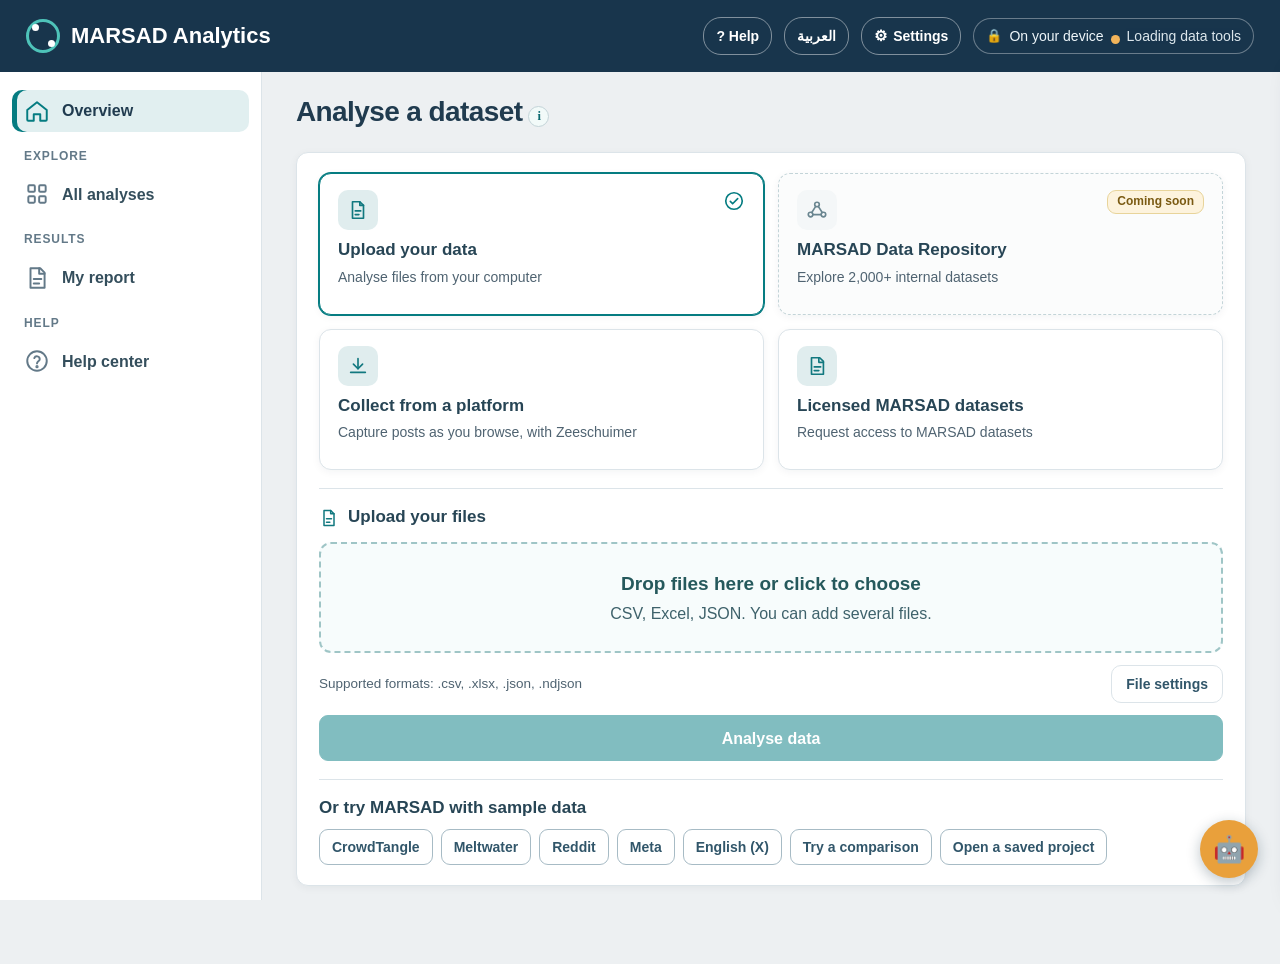
==== commit 30c3c696: "Add files via upload" ====
--- a/index.html
+++ b/index.html
@@ -17,7 +17,7 @@
 })();
 </script>
 <style>:root{--k-amb-20-100:#6b3d00;--k-amb-20-60:#5a4614;--k-amb-25-100:#8a5a00;--k-amb-25-80:#7a5a12;--k-amb-30-100:#9a5b00;--k-amb-40-100:#c98a00;--k-amb-55-80:#e9a03b;--k-amb-60-80:#f19d3d;--k-amb-65-100:#f6b44b;--k-amb-65-80:#f2b45a;--k-amb-70-100:#ffc766;--k-amb-70-60:#e2c67a;--k-amb-75-100:#ffe08a;--k-amb-75-60:#e8d49a;--k-amb-80-80:#f2dcaf;--k-amb-95-100:#fff8e6;--k-amb-95-80:#fdf3dd;--k-blu-100-20:#fafbfc;--k-blu-15-40:#1c2a35;--k-blu-15-60:#0f2231;--k-blu-15-80:#06283d;--k-blu-20-40:#203b4f;--k-blu-20-60:#18354c;--k-blu-25-20:#2f4554;--k-blu-25-40:#274555;--k-blu-25-60:#173a5e;--k-blu-30-20:#344e5c;--k-blu-30-40:#31566a;--k-blu-35-20:#4a6271;--k-blu-35-40:#2f5f8a;--k-blu-40-20:#4f6371;--k-blu-40-60:#2f5f9a;--k-blu-45-20:#637988;--k-blu-50-20:#69808d;--k-blu-70-20:#a7bbc5;--k-blu-75-40:#9fb7d6;--k-blu-85-20:#ccd7df;--k-blu-85-40:#c6d9e5;--k-blu-85-60:#c9d8ef;--k-blu-90-20:#dce4e9;--k-blu-90-40:#dfebf1;--k-blu-95-20:#edf0f2;--k-blu-95-40:#eef3f9;--k-blu-95-60:#eef3fb;--k-grn-25-60:#1e6b3a;--k-grn-65-40:#7fd4a8;--k-grn-95-40:#eaf6f2;--k-n-0:#000;--k-n-100:#fff;--k-n-15:#2b2b2b;--k-n-35:#595959;--k-red-25-60:#6b1f2a;--k-red-35-60:#8d2f24;--k-red-75-60:#e88b8b;--k-red-85-60:#f3c3ca;--k-red-95-80:#fdecee;--k-tea-100-20:#fbfcfc;--k-tea-100-40:#f7fcfc;--k-tea-100-60:#fbfefe;--k-tea-15-100:#004d51;--k-tea-20-100:#04666a;--k-tea-20-40:#21404f;--k-tea-20-80:#065f62;--k-tea-25-100:#057c81;--k-tea-25-40:#25595c;--k-tea-25-60:#15625a;--k-tea-25-80:#0b6a70;--k-tea-30-20:#3b5a67;--k-tea-30-40:#32616a;--k-tea-30-80:#11787f;--k-tea-35-20:#3e626b;--k-tea-35-40:#3a5f6c;--k-tea-40-20:#55717b;--k-tea-50-20:#6a8690;--k-tea-55-40:#4ec3b9;--k-tea-60-20:#8aa0ab;--k-tea-65-40:#8dc7c4;--k-tea-70-20:#9fc5c6;--k-tea-75-20:#a7ceca;--k-tea-75-40:#a4d2ce;--k-tea-80-20:#c3d4d8;--k-tea-85-20:#c9dadc;--k-tea-85-40:#cce8e5;--k-tea-90-40:#e3f2f2;--k-tea-95-20:#f4f7f8;--k-tea-95-40:#f2faf9;--k-tea-95-60:#eef6fa;--k-yel-10-40:#2a2410;--k-yel-20-80:#5c4708;--k-yel-30-80:#8a6d12;--k-yel-35-60:#8a7a23;--k-yel-45-60:#c9a227;--k-yel-70-80:#e7cd72;--k-yel-95-80:#fdf8e7;}
-html[data-theme="dark"]{--k-amb-20-100:#ffc16e;--k-amb-20-60:#e7cb84;--k-amb-25-100:#ffc456;--k-amb-25-80:#ecc367;--k-amb-30-100:#ffb54a;--k-amb-40-100:#ffbb25;--k-amb-55-80:#b57723;--k-amb-60-80:#b46d1b;--k-amb-65-100:#aa7116;--k-amb-65-80:#9e6819;--k-amb-70-100:#97640c;--k-amb-70-60:#846b27;--k-amb-75-100:#7c5e0a;--k-amb-75-60:#6b5821;--k-amb-80-80:#5d4616;--k-amb-95-100:#382a05;--k-amb-95-80:#3d2d09;--k-blu-100-20:#13181d;--k-blu-15-40:#adc3d5;--k-blu-15-60:#a8cbe6;--k-blu-15-80:#95d2f7;--k-blu-20-40:#94bad6;--k-blu-20-60:#93bedf;--k-blu-25-20:#95b2c6;--k-blu-25-40:#91b9cf;--k-blu-25-60:#82b2e3;--k-blu-30-20:#8fb0c2;--k-blu-30-40:#81aec7;--k-blu-35-20:#819dae;--k-blu-35-40:#639bcd;--k-blu-40-20:#8299a9;--k-blu-40-60:#558ccf;--k-blu-45-20:#718999;--k-blu-50-20:#6d8694;--k-blu-70-20:#41535d;--k-blu-75-40:#324865;--k-blu-85-20:#2b3740;--k-blu-85-40:#253947;--k-blu-85-60:#1a2c47;--k-blu-90-20:#232d34;--k-blu-90-40:#1a2b34;--k-blu-95-20:#1c2225;--k-blu-95-40:#121d2a;--k-blu-95-60:#0e192c;--k-grn-25-60:#79dd9d;--k-grn-65-40:#337e57;--k-grn-95-40:#152b24;--k-n-0:#e0e0e0;--k-n-100:#141414;--k-n-15:#bfbfbf;--k-n-35:#9b9b9b;--k-red-25-60:#db7a88;--k-red-35-60:#d96a5d;--k-red-75-60:#772121;--k-red-85-60:#4d151d;--k-red-95-80:#31090e;--k-tea-100-20:#141a1a;--k-tea-100-40:#0f2222;--k-tea-100-60:#0b2222;--k-tea-15-100:#83f9ff;--k-tea-20-100:#6ef7fd;--k-tea-20-40:#95c0d5;--k-tea-20-80:#76f6fa;--k-tea-25-100:#5cf6fd;--k-tea-25-40:#8aced2;--k-tea-25-60:#7ee6db;--k-tea-25-80:#6decf4;--k-tea-30-20:#86acbc;--k-tea-30-40:#81bbc6;--k-tea-30-80:#63e5ee;--k-tea-35-20:#84afb9;--k-tea-35-40:#82aebe;--k-tea-40-20:#7a99a5;--k-tea-50-20:#6b8893;--k-tea-55-40:#43a49b;--k-tea-60-20:#576973;--k-tea-65-40:#3f726f;--k-tea-70-20:#406263;--k-tea-75-20:#395d5a;--k-tea-75-40:#35605d;--k-tea-80-20:#314347;--k-tea-85-20:#2e4042;--k-tea-85-40:#22423f;--k-tea-90-40:#193030;--k-tea-95-20:#161e21;--k-tea-95-40:#112623;--k-tea-95-60:#10222b;--k-yel-10-40:#e3d7b1;--k-yel-20-80:#f7d87c;--k-yel-30-80:#edca5a;--k-yel-35-60:#dac760;--k-yel-45-60:#dbb02b;--k-yel-70-80:#8a7322;--k-yel-95-80:#352b09;--navy:#10212e;--navy2:#17303f;--bg:#131c23;--white:#1b262e;--ink:#e4ecf1;--muted:#a9bcc7;--border:#32434f;--teal:#39b3b4;--teal-dark:#5ccacb;--teal-light:#13343a;--grey-bg:#223039;--shadow:0 2px 9px rgba(0,0,0,.45);--amber:#f0c270;--amber-bg:#3a2f12;--amber-line:#6b5720;--ok-bg:#16301f;--ok:#7fd49a;--focus:#f0a94e;}
+html[data-theme="dark"]{--k-amb-20-100:#ffc16e;--k-amb-20-60:#e7cb84;--k-amb-25-100:#ffc456;--k-amb-25-80:#ecc367;--k-amb-30-100:#ffb54a;--k-amb-40-100:#ffbb25;--k-amb-55-80:#b57723;--k-amb-60-80:#b46d1b;--k-amb-65-100:#aa7116;--k-amb-65-80:#9e6819;--k-amb-70-100:#97640c;--k-amb-70-60:#846b27;--k-amb-75-100:#7c5e0a;--k-amb-75-60:#6b5821;--k-amb-80-80:#5d4616;--k-amb-95-100:#382a05;--k-amb-95-80:#3d2d09;--k-blu-100-20:#13181d;--k-blu-15-40:#adc3d5;--k-blu-15-60:#a8cbe6;--k-blu-15-80:#95d2f7;--k-blu-20-40:#94bad6;--k-blu-20-60:#93bedf;--k-blu-25-20:#95b2c6;--k-blu-25-40:#91b9cf;--k-blu-25-60:#82b2e3;--k-blu-30-20:#8fb0c2;--k-blu-30-40:#81aec7;--k-blu-35-20:#819dae;--k-blu-35-40:#639bcd;--k-blu-40-20:#a7bcc9;--k-blu-40-60:#558ccf;--k-blu-45-20:#9db1be;--k-blu-50-20:#9ab0bd;--k-blu-70-20:#41535d;--k-blu-75-40:#324865;--k-blu-85-20:#2b3740;--k-blu-85-40:#253947;--k-blu-85-60:#1a2c47;--k-blu-90-20:#232d34;--k-blu-90-40:#1a2b34;--k-blu-95-20:#1c2225;--k-blu-95-40:#121d2a;--k-blu-95-60:#0e192c;--k-grn-25-60:#79dd9d;--k-grn-65-40:#337e57;--k-grn-95-40:#152b24;--k-n-0:#e0e0e0;--k-n-100:#141414;--k-n-15:#bfbfbf;--k-n-35:#9b9b9b;--k-red-25-60:#db7a88;--k-red-35-60:#d96a5d;--k-red-75-60:#772121;--k-red-85-60:#4d151d;--k-red-95-80:#31090e;--k-tea-100-20:#141a1a;--k-tea-100-40:#0f2222;--k-tea-100-60:#0b2222;--k-tea-15-100:#83f9ff;--k-tea-20-100:#6ef7fd;--k-tea-20-40:#95c0d5;--k-tea-20-80:#76f6fa;--k-tea-25-100:#5cf6fd;--k-tea-25-40:#8aced2;--k-tea-25-60:#7ee6db;--k-tea-25-80:#6decf4;--k-tea-30-20:#86acbc;--k-tea-30-40:#81bbc6;--k-tea-30-80:#63e5ee;--k-tea-35-20:#84afb9;--k-tea-35-40:#82aebe;--k-tea-40-20:#a0b8c1;--k-tea-50-20:#9ab2bb;--k-tea-55-40:#43a49b;--k-tea-60-20:#576973;--k-tea-65-40:#3f726f;--k-tea-70-20:#406263;--k-tea-75-20:#395d5a;--k-tea-75-40:#35605d;--k-tea-80-20:#314347;--k-tea-85-20:#2e4042;--k-tea-85-40:#22423f;--k-tea-90-40:#193030;--k-tea-95-20:#161e21;--k-tea-95-40:#112623;--k-tea-95-60:#10222b;--k-yel-10-40:#e3d7b1;--k-yel-20-80:#f7d87c;--k-yel-30-80:#edca5a;--k-yel-35-60:#dac760;--k-yel-45-60:#dbb02b;--k-yel-70-80:#8a7322;--k-yel-95-80:#352b09;--k-n-100:#1b262e;--k-n-0:#e4ecf1;--navy:#10212e;--navy2:#17303f;--bg:#131c23;--white:#1b262e;--ink:#e4ecf1;--muted:#a9bcc7;--border:#32434f;--teal:#39b3b4;--teal-dark:#5ccacb;--teal-light:#13343a;--grey-bg:#223039;--shadow:0 2px 9px rgba(0,0,0,.45);--amber:#f0c270;--amber-bg:#3a2f12;--amber-line:#6b5720;--ok-bg:#16301f;--ok:#7fd49a;--focus:#f0a94e;}
 html[data-theme="dark"] .appbar,html[data-theme="dark"] .brand,html[data-theme="dark"] .sizebtn{color:#eaf2f7}
 html[data-theme="dark"] .brand-mark:before,html[data-theme="dark"] .brand-mark:after{background:#eaf2f7}
 html[data-theme="dark"] .brand-sub{color:#9fb6c4}
@@ -26,6 +26,29 @@
 html[data-theme="dark"] .sizebtn:hover{background:rgba(255,255,255,.12)}
 html[data-theme="dark"] .filebtn{background:#c98a2e;color:#1b1206}
 html[data-theme="dark"] .ch-head{color:#eaf2f7}
+html[data-theme="dark"] #chat .ch-head{background:#15293a;color:#eaf2f7}
+html[data-theme="dark"] #chat .ch-head b{color:#eaf2f7}
+html[data-theme="dark"] #chat .ch-head button{color:#eaf2f7;border-color:rgba(255,255,255,.4)}
+html[data-theme="dark"] .fchip{background:#1f2d38;color:#dbe7ee;border-color:#3b4e5c}
+html[data-theme="dark"] .fchip b{color:#fff}
+html[data-theme="dark"] .fchip:hover{background:#27384564}
+html[data-theme="dark"] .skip{background:#1b262e;color:#eaf2f7}
+html[data-theme="dark"] .study span{color:#a9bcc7}
+html[data-theme="dark"] .nav-label{color:#c2d2db}
+html[data-theme="dark"] mark{background:#6b5a16;color:#fff6dd}
+html[data-theme="dark"] .metric-label,html[data-theme="dark"] .metric span,
+html[data-theme="dark"] .panel .small-print,html[data-theme="dark"] .basis{color:#c2d2db}
+html[data-theme="dark"] .panel .small-print,html[data-theme="dark"] .basis{color:#a9bcc7}
+html[data-theme="dark"] .metric-label,html[data-theme="dark"] .metric span{color:#bccbd4}
+html[data-theme="dark"] .progress-row{color:#cfdbe3}
+html[data-theme="dark"] .summary-list li{color:var(--ink)}
+html[data-theme="dark"] .big,html[data-theme="dark"] .bignum{color:var(--ink)}
+html[data-theme="dark"] .notices{background:#2b2615;border-left-color:#d8a64a;color:#f1e6cf}
+html[data-theme="dark"] .notices b,html[data-theme="dark"] .notices strong{color:#fff}
+html[data-theme="dark"] .notices .nbadge{background:#d8a64a;color:#2b2615}
+html[data-theme="dark"] .qc{background:#243139;color:#dbe7ee;border-color:#3b4e5c}
+html[data-theme="dark"] .qc:hover{background:#2c3b45}
+html[data-theme="dark"] .notices .qc{background:#40371d;color:#f6ecd6;border-color:#7a6630}
 
 
 :root{--navy:var(--k-blu-20-60);--navy2:var(--k-blu-25-40);--teal:var(--k-tea-25-100);--teal-dark:var(--k-tea-20-100);--teal-light:var(--k-tea-95-40);--bg:var(--k-blu-95-20);--white:var(--k-n-100);--ink:var(--k-blu-20-40);--muted:var(--k-blu-40-20);--border:var(--k-blu-90-20);--shadow:0 2px 9px rgba(19,45,62,.05);--focus:var(--k-amb-60-80);--amber:var(--k-amb-30-100);--amber-bg:var(--k-amb-95-100);--amber-line:var(--k-amb-80-80);--grey-bg:var(--k-blu-95-20);--ok-bg:var(--k-grn-95-40);--ok:var(--k-grn-25-60)}
@@ -35,6 +58,9 @@
 button,input,select,textarea{font:inherit}button{cursor:pointer}a{color:var(--teal-dark)}
 button:focus-visible,input:focus-visible,select:focus-visible,textarea:focus-visible,[tabindex]:focus-visible{outline:3px solid var(--focus);outline-offset:2px}
 h1,h2,h3,p{margin-top:0}
+/* The app bar is wider than a phone: its content measures 429px at 390px wide. It scrolls its own
+   controls rather than dragging the whole page sideways with it. */
+.appbar{overflow-x:hidden}
 .appbar{height:72px;background:var(--navy);color:var(--k-n-100);display:flex;align-items:center;justify-content:space-between;padding:0 26px;gap:16px;position:sticky;top:0;z-index:50}
 .branding{display:flex;align-items:center;gap:11px}
 .brand-mark{width:34px;height:34px;border:3px solid var(--k-tea-55-40);border-radius:50%;position:relative;flex:none}
@@ -44,9 +70,10 @@
 .top-right{display:flex;align-items:center;gap:12px;font-size:14px;color:var(--k-blu-90-40)}
 .pill{border:1px solid rgba(255,255,255,.35);background:var(--navy);color:var(--k-tea-95-60);padding:7px 12px;border-radius:18px;white-space:nowrap}
 #engine{max-width:40vw;overflow:hidden;text-overflow:ellipsis}
+@media(max-width:900px){#engine{max-width:none}}
 #engine.err{background:var(--k-red-35-60);border-color:var(--k-red-35-60);color:var(--k-n-100)}
-.shell{display:grid;grid-template-columns:262px minmax(0,1fr);min-height:calc(100vh - 72px)}
-.sidebar{background:var(--k-n-100);border-right:1px solid var(--border);padding:18px 12px;position:sticky;top:72px;height:calc(100vh - 72px);overflow:auto}
+.shell{display:grid;grid-template-columns:262px minmax(0,1fr);min-height:calc(100vh - var(--barh,72px))}
+.sidebar{background:var(--k-n-100);border-right:1px solid var(--border);padding:18px 12px;position:sticky;top:var(--barh,72px);height:calc(100vh - var(--barh,72px));overflow:auto}
 .nav-label{font-size:12px;font-weight:800;text-transform:uppercase;letter-spacing:.9px;color:var(--k-blu-45-20);margin:16px 12px 8px}
 .nav-button{width:100%;display:flex;align-items:center;gap:12px;text-align:left;border:0;background:transparent;color:var(--k-blu-30-20);padding:10px 12px;border-radius:10px;min-height:50px;font-weight:700;margin-bottom:3px}
 .nav-button .ico{width:26px;height:26px;flex:none;color:var(--k-blu-45-20)}
@@ -126,7 +153,7 @@
 .tbl{position:relative}
 table.g thead th{position:sticky;top:0;z-index:2;background:var(--grey-bg)}
 .viewtabs.sub{position:sticky;top:0;z-index:3;background:var(--white);padding:6px 0}
-.drawer{position:fixed;inset-block:0;inset-inline-end:0;width:min(420px,92vw);background:var(--white);border-inline-start:1px solid var(--border);box-shadow:-6px 0 24px rgba(0,0,0,.14);z-index:70;display:flex;flex-direction:column}
+.drawer{position:fixed;inset-block:var(--barh,72px) 0;inset-inline-end:0;width:min(420px,92vw);background:var(--white);border-inline-start:1px solid var(--border);box-shadow:-6px 0 24px rgba(0,0,0,.14);z-index:70;display:flex;flex-direction:column}
 html[dir="rtl"] .drawer{box-shadow:6px 0 24px rgba(0,0,0,.14)}
 .drawer[hidden]{display:none}
 .drawer-head{display:flex;align-items:center;justify-content:space-between;gap:10px;padding:16px 18px;border-bottom:1px solid var(--border);font-size:17px}
@@ -156,6 +183,55 @@
 .srcopen-h{display:flex;align-items:center;gap:9px;font-size:17px;color:var(--k-blu-25-40);margin:0 0 12px}
 .srcopen-h svg{width:20px;height:20px;color:var(--k-tea-30-80)}
 .srcopen p{margin:0 0 10px;color:var(--k-blu-30-20);line-height:1.55}
+.srcsteps{margin:0 0 12px;padding-inline-start:22px;color:var(--k-blu-30-20);line-height:1.6}
+.srcsteps li{margin-bottom:8px}
+.srcsteps a{color:var(--k-tea-30-80)}
+.srcsteps .small-print{display:block}
+.catgrid{display:grid;grid-template-columns:repeat(auto-fit,minmax(210px,1fr));gap:10px;margin:0 0 14px}
+.catcard{display:flex;flex-direction:column;gap:4px;text-align:start;border:1px solid var(--border);border-radius:12px;padding:12px 14px;background:var(--k-n-100);width:100%;box-sizing:border-box;color:inherit;cursor:pointer;min-height:44px}
+.catcard:hover{background:var(--k-tea-100-40);border-color:var(--k-tea-75-20)}
+.catcard.empty{border-style:dashed;background:var(--k-tea-100-20)}
+.cathead{display:flex;align-items:center;justify-content:space-between;gap:8px;margin-bottom:2px}
+.catcard .explore-icon{flex:none}
+.catcount{font-size:11px;font-weight:600;color:var(--k-blu-35-20);text-align:end;line-height:1.3}
+.cattitle{font-size:15px;font-weight:650;color:var(--ink)}
+.catdesc{font-size:13px;line-height:1.45;color:var(--k-blu-35-20)}
+.catbar{display:flex;align-items:center;flex-wrap:wrap;gap:10px;margin:0 0 10px}
+.catbar .srcsub{margin:0}
+.catnote{margin-top:12px;padding-top:10px;border-top:1px solid var(--border)}
+.cform{display:grid;grid-template-columns:repeat(auto-fit,minmax(150px,1fr));gap:10px;margin:0 0 10px}
+.cform label{display:flex;flex-direction:column;gap:4px;font-size:13px;font-weight:600;color:var(--k-blu-40-20)}
+.cform .cq{grid-column:1/-1}
+.cform .cmode{grid-column:span 2}
+.cform input,.cform select{min-height:44px;padding:8px 10px;border:1px solid var(--border);border-radius:8px;background:var(--white);color:var(--ink);font-size:15px;font-weight:400}
+.cmsg{margin-top:10px;padding:10px 12px;border-radius:8px;font-size:14px;line-height:1.5;background:var(--grey-bg);color:var(--k-blu-30-20);border:1px solid var(--border)}
+.cmsg.bad{background:var(--amber-bg);color:var(--k-amb-25-80);border-color:var(--amber-line)}
+.cmsg.ok{background:var(--ok-bg);color:var(--k-grn-25-60);border-color:var(--k-grn-65-40)}
+.srcmore{margin-top:20px;border-top:1px solid var(--border);padding-top:12px}
+.srcmore summary{cursor:pointer;font-weight:600;color:var(--k-blu-25-40);min-height:44px;display:flex;align-items:center}
+.ckey{margin:0 0 10px;padding:12px;border:1px solid var(--border);border-radius:10px;background:var(--grey-bg)}
+.ckey label{display:flex;flex-direction:column;gap:4px;font-size:13px;font-weight:600;color:var(--k-blu-40-20)}
+.ckey input[type=password]{min-height:44px;padding:8px 10px;border:1px solid var(--border);border-radius:8px;background:var(--white);color:var(--ink);font-size:15px;font-weight:400;width:100%;box-sizing:border-box}
+.ckeyrow{display:flex;flex-wrap:wrap;justify-content:space-between;align-items:center;gap:10px;margin-top:8px}
+.cbox{flex-direction:row !important;align-items:center;gap:8px !important;min-height:44px;font-weight:400 !important;color:var(--k-blu-30-20) !important;font-size:14px !important}
+.cbox input{width:20px;height:20px}
+.ckeyrow a{color:var(--k-tea-30-80);font-size:14px}
+.ckey .small-print{margin:6px 0 0}
+.ckeylinks{display:flex;gap:14px;align-items:center;flex-wrap:wrap}
+.linkbtn{background:none;border:0;padding:0;color:var(--k-tea-30-80);font-size:14px;cursor:pointer;text-decoration:underline;font-family:inherit;min-height:44px}
+.srcsamples-h{font-size:17px;color:var(--k-blu-25-40);margin:0;font-weight:600}
+.srcsub{font-size:15px;color:var(--k-blu-25-40);margin:18px 0 8px;font-weight:600}
+.colgrid{display:grid;grid-template-columns:repeat(auto-fit,minmax(260px,1fr));gap:14px;margin:0 0 12px}
+.colgrid h4{font-size:13px;text-transform:uppercase;letter-spacing:.04em;color:var(--k-blu-40-20);margin:0 0 6px;font-weight:600}
+.collist{list-style:none;margin:0;padding:0}
+.collist li{display:flex;justify-content:space-between;align-items:baseline;gap:10px;padding:4px 0;border-bottom:1px solid var(--border);font-size:14px}
+.collist li:last-child{border-bottom:0}
+.colname{color:var(--k-blu-30-20)}
+.colneed{font-size:11px;white-space:nowrap}
+.badge.free,.badge.ready{color:var(--k-tea-25-60);background:var(--k-tea-95-40);border-color:var(--k-tea-75-40)}
+.badge.key{color:var(--k-blu-35-20);background:var(--k-blu-95-20);border-color:var(--k-blu-85-20)}
+.badge.approval{color:var(--k-amb-25-80);background:var(--k-amb-95-80);border-color:var(--k-amb-75-60)}
+
 .uprow{display:flex;align-items:center;justify-content:space-between;gap:12px;flex-wrap:wrap;margin:12px 0}
 .upset summary{cursor:pointer;font-size:14px;font-weight:700;color:var(--k-blu-30-40);border:1px solid var(--border);border-radius:10px;padding:8px 14px;list-style:none;min-height:38px;display:inline-flex;align-items:center}
 .upset summary::-webkit-details-marker{display:none}
@@ -267,7 +343,7 @@
 details.secblock:not([open]) > summary::before{content:"▸"}
 [dir="rtl"] .pin-btn{right:auto;left:46px}
 pre.code{background:var(--k-blu-15-60);color:var(--k-blu-95-40);padding:12px 14px;border-radius:8px;overflow:auto;font-size:13px;line-height:1.5;text-align:left}
-.study-grid{display:grid;grid-template-columns:repeat(auto-fill,minmax(240px,1fr));gap:12px}.study{display:flex;flex-direction:column;gap:4px;text-align:start;background:var(--k-n-100);border:1px solid var(--border);border-radius:12px;padding:14px;cursor:pointer;font:inherit}.study:hover{border-color:var(--teal)}.study b{font-size:16px}.study span{font-size:13.5px;color:var(--k-blu-40-20)}
+.study-grid{display:grid;grid-template-columns:repeat(auto-fill,minmax(240px,1fr));gap:12px}.study{display:flex;flex-direction:column;gap:4px;text-align:start;color:var(--ink);background:var(--k-n-100);border:1px solid var(--border);border-radius:12px;padding:14px;cursor:pointer;font:inherit}.study:hover{border-color:var(--teal)}.study b{font-size:16px}.study span{font-size:13.5px;color:var(--k-blu-40-20)}
 ol.steps{display:flex;flex-direction:column;gap:10px;padding-inline-start:26px}ol.steps .tile{max-width:640px}
 /* Arabic right-to-left layout, from the v1.5 Arabic and RTL review. Applied only in Arabic; calculations and chart order are unchanged. */
 [dir="rtl"] body{font-family:"Noto Naskh Arabic","Geeza Pro","Segoe UI",Tahoma,Arial,sans-serif;text-align:start}
@@ -304,6 +380,7 @@
 [dir="rtl"] pre.code,[dir="rtl"] code{direction:ltr;text-align:left;unicode-bidi:isolate}
 [dir="rtl"] .fchip,[dir="rtl"] .qc{text-align:right}
 [dir="rtl"] .skip{left:auto;right:-9999px}[dir="rtl"] .skip:focus{right:12px;left:auto}
+/* The bar can wrap, so --barh carries its measured height to everything parked below it. */
 @media (max-width:760px){[dir="rtl"] .top-right{flex-wrap:wrap;gap:6px}[dir="rtl"] .appbar{height:auto;min-height:72px;flex-wrap:wrap;padding-block:10px}}
 [dir=rtl] .summary-list li > span:last-child,[dir=rtl] .basis,[dir=rtl] .study span,[dir=rtl] main p,[dir=rtl] main li,[dir=rtl] main td,[dir=rtl] main th,[dir=rtl] #modalBody p,[dir=rtl] #modalBody li,[dir=rtl] #modalBody td,[dir=rtl] .small-print,[dir=rtl] .msg{unicode-bidi:plaintext}
 [dir=rtl] .crumbs .sep{transform:scaleX(-1);display:inline-block}
@@ -355,8 +432,11 @@
 .page-title{font-size:28px}
 .title-row{margin-bottom:16px}
 @media(max-width:1150px){.shell{grid-template-columns:225px minmax(0,1fr)}.content{padding:22px 22px 40px}.explore-grid{grid-template-columns:repeat(2,minmax(0,1fr))}}
-@media(max-width:900px){.shell{display:block}.sidebar{display:none}.mobile-nav{display:flex;gap:8px;overflow:auto;background:var(--k-n-100);border-bottom:1px solid var(--border);padding:10px 14px;position:sticky;top:72px;z-index:40}.mobile-nav button{white-space:nowrap;padding:10px 14px;min-height:44px;border-radius:8px;border:1px solid var(--border);background:var(--k-n-100);color:var(--k-blu-35-20);font-weight:700}.mobile-nav button.active{background:var(--teal-light);color:var(--k-tea-20-80);border-color:var(--k-tea-65-40)}.cards-2{grid-template-columns:1fr}.metric-grid{grid-template-columns:repeat(2,minmax(0,1fr))}.steps{grid-template-columns:1fr}.page-title{font-size:27px}.top-right .hide-sm{display:none}}
-@media(max-width:540px){.appbar{height:62px;padding:0 14px}.brand{font-size:19px}.brand-sub{display:none}.mobile-nav{top:62px}.content{padding:14px 12px 30px}.explore-grid{grid-template-columns:1fr}.page-lead{font-size:16px}}
+@media(max-width:900px){.shell{display:block}.sidebar{display:none}.mobile-nav{display:flex;gap:8px;overflow:auto;background:var(--k-n-100);border-bottom:1px solid var(--border);padding:10px 14px;position:sticky;top:var(--barh,72px);z-index:40}.mobile-nav button{white-space:nowrap;padding:10px 14px;min-height:44px;border-radius:8px;border:1px solid var(--border);background:var(--k-n-100);color:var(--k-blu-35-20);font-weight:700}.mobile-nav button.active{background:var(--teal-light);color:var(--k-tea-20-80);border-color:var(--k-tea-65-40)}.cards-2{grid-template-columns:1fr}.metric-grid{grid-template-columns:repeat(2,minmax(0,1fr))}.steps{grid-template-columns:1fr}.page-title{font-size:27px}.top-right .hide-sm{display:none}}
+/* A phone cannot hold the bar in one line, and a bar that scrolls sideways hides the Settings button
+   and the engine status behind a swipe nobody discovers. Help leaves the bar, since the mobile menu
+   below already carries it, and the brand gives up a little width. The rest then fits. */
+@media(max-width:540px){.appbar{height:62px;padding:0 12px;gap:10px}.brand{font-size:17px}.brand-sub{display:none}.mobile-nav{top:var(--barh,62px)}.top-right{gap:8px}.top-right #helpbtn{display:none}.content{padding:14px 12px 30px}.explore-grid{grid-template-columns:1fr}.page-lead{font-size:16px}}
 /* file button, wayfinding, compare */
 .filebtn{display:flex;align-items:center;gap:10px;background:var(--k-amb-65-100);color:var(--k-blu-15-40);border:0;border-radius:22px;padding:6px 8px 6px 14px;font-weight:800;font-size:15px;min-height:42px;max-width:48vw}
 .filebtn:hover{background:var(--k-amb-70-100)}
@@ -408,6 +488,7 @@
 body.bigtext .chip span,body.bigtext .metric-label,body.bigtext .small-print,body.bigtext table.g,body.bigtext .cmpbar{font-size:16.5px}
 body.bigtext #tip{font-size:17px;max-width:560px}
 body.bigtext .crumbs{font-size:18px}
+@media (max-width:760px){#chat{top:0;height:100vh}.drawer{inset-block:0}}
 #modal #modesel{min-height:44px;border:1px solid var(--k-blu-70-20);border-radius:9px;padding:8px 12px;background:var(--k-n-100);font-weight:700;color:var(--k-blu-30-40);margin-inline-start:8px}
 #modal label[for=modesel]{font-weight:700}
 #modal #modewhy{margin-top:8px;margin-bottom:14px}
@@ -466,7 +547,7 @@
 #lookbtn .gear{font-size:15px;margin-inline-end:6px}
 @media (max-width:900px){#lookbtn .lbl{position:absolute;width:1px;height:1px;overflow:hidden;clip:rect(0 0 0 0);white-space:nowrap}#lookbtn .gear{margin:0}}
 @media (max-width:760px){#chatfab{width:52px;height:52px;font-size:23px;inset-inline-end:14px;inset-block-end:14px}}
-#chat{position:fixed;top:0;right:0;height:100vh;width:min(440px,100vw);background:var(--k-n-100);box-shadow:-6px 0 24px rgba(19,45,62,.22);z-index:60;display:flex;flex-direction:column;transform:translateX(105%);transition:transform .2s}
+#chat{position:fixed;top:var(--barh,72px);right:0;height:calc(100vh - var(--barh,72px));width:min(440px,100vw);background:var(--k-n-100);box-shadow:-6px 0 24px rgba(19,45,62,.22);z-index:60;display:flex;flex-direction:column;transform:translateX(105%);transition:transform .2s}
 #chat.open{transform:none}
 #chat .ch-head{background:var(--navy);color:var(--k-n-100);padding:14px 16px;display:flex;align-items:center;gap:10px}
 #chat .ch-head b{flex:1;font-size:17px}
@@ -491,7 +572,7 @@
 <button class="skip" id="skiplink">Skip to content</button>
 <header class="appbar">
   <div class="branding"><div class="brand-mark" aria-hidden="true"></div><div><div class="brand">MARSAD Analytics</div></div></div>
-  <div class="top-right"><span id="filebar"></span><button class="sizebtn" id="helpbtn" title="Guides for every analysis, questions and answers">? Help</button><button class="sizebtn" id="langbtn" lang="ar" title="Show the menus in Arabic">العربية</button><button class="sizebtn" id="lookbtn" data-act="settings" title="Settings"><span class="gear">&#9881;</span><span class="lbl">Settings</span></button><span class="pill ondev" id="engine" title="Your files stay on this computer. Status: Ready."><span class="lock">&#128274;</span><span class="ondev-lbl">On your device</span><span class="dot" aria-hidden="true"></span><span class="ondev-state"></span></span></div>
+  <div class="top-right"><span id="filebar"></span><button class="sizebtn" id="helpbtn" title="Guides for every analysis, questions and answers">? Help</button><button class="sizebtn" id="langbtn" lang="ar" title="Show the menus in Arabic">العربية</button><button class="sizebtn" id="lookbtn" data-act="settings" title="Settings"><span class="gear">&#9881;</span><span class="lbl">Settings</span></button><span class="pill ondev" id="engine" title="Your files stay on this computer. Status: Ready."><span class="lock">&#128274;</span><span class="ondev-lbl hide-sm">On your device</span><span class="dot" aria-hidden="true"></span><span class="ondev-state"></span></span></div>
 </header>
 <nav class="mobile-nav" id="mobileNav" aria-label="Sections"></nav>
 <div class="shell">
@@ -532,8 +613,12 @@
 const files = [], results = {}, params = {}, saved = new Set(), fileSel = {};
 let loadMode = "combine";
 // one colour per section, used on the menu, tiles, page headers and analysis pages
-const SECCOL = {overview: "#18354c", data: "#5b6b7a", time: "#2f6db3", words: "#7b5ea7", topics: "#a0581b", feelings: "#c7354f", framing: "#8a6d00", people: "#057c81", reactions: "#c2410c", spread: "#3f7d3a", society: "#9b3a78", report: "#18354c"};
-const secVar = id => `style="--sec:${SECCOL[id] || "#057c81"}"`;
+const SECCOL_LIGHT = {overview: "#18354c", data: "#5b6b7a", time: "#2f6db3", words: "#7b5ea7", topics: "#a0581b", feelings: "#c7354f", framing: "#8a6d00", people: "#057c81", reactions: "#c2410c", spread: "#3f7d3a", society: "#9b3a78", report: "#18354c"};
+const SECCOL_DARK = {overview: "#9fc3dd", data: "#a9bbc9", time: "#7cb0ea", words: "#b9a5e6", topics: "#e0a460",
+  feelings: "#f08a9b", framing: "#dcc257", people: "#4fc3c6", reactions: "#f0906a", spread: "#8cc987",
+  society: "#e089c2", report: "#9fc3dd"};
+const SECCOL = new Proxy({}, {get: (_, k) => (isDark() ? SECCOL_DARK : SECCOL_LIGHT)[k]});
+const secVar = id => `style="--sec:${SECCOL[id] || (isDark() ? "#4fc3c6" : "#057c81")}"`;
 const COMPARE = () => !!(SCAN && SCAN.mode === "compare" && (SCAN.datasets || []).length > 1);
 const splitKey = id => { const ch = (regCard(id) || {}).param_choices || {}; return Object.keys(ch).find(k => Array.isArray(ch[k]) && ch[k].includes("dataset")) || null; };
 let view = {page: "overview"};
@@ -544,18 +629,58 @@
 const MODES = ["simple", "easy", "expert"];
 let MODE = "simple"; try { const m = localStorage.getItem("marsad_mode"); if (MODES.includes(m)) MODE = m; } catch (e) {}
 const MARSAD_RESOURCES = "https://marsadlab.com/resources.html";
+const ZS_URL = "https://github.com/digitalmethodsinitiative/zeeschuimer/releases";
+// Where the platform's own data collection lives. Change this one line if the address moves.
+const MARSAD_PLATFORM = "https://dev.marsadlab.com/";
+// What the MARSAD platform's own data collection section can run. The third value is how a source is
+// opened up: "free" needs nothing, "key" needs an API key the administrator holds, "approval" needs the
+// provider's own permission or an account you have connected, "ready" is already running.
+const NEWS_COLLECTORS = [
+  ["GDELT", "No key", "free"], ["Publisher RSS", "Approved feeds", "approval"],
+  ["Media Cloud", "Key and collections", "key"], ["Event Registry", "Key", "key"],
+  ["GNews", "Key", "key"], ["NewsData.io", "Key", "key"], ["NewsAPI.org", "Key", "key"],
+  ["The Guardian", "Key", "key"], ["New York Times", "Key", "key"], ["Currents", "Key", "key"],
+  ["APITube", "Key", "key"], ["Perigon", "Key", "key"], ["Webz.io", "Key", "key"],
+  ["Mediastack", "Key", "key"]];
+const SOCIAL_COLLECTORS = [
+  ["Mastodon", "Approved instances", "approval"], ["Tumblr", "Key", "key"],
+  ["X", "Paid API access", "key"], ["Threads", "Approved search", "approval"],
+  ["Facebook", "Your connected Pages", "approval"],
+  ["Instagram", "Your connected accounts", "approval"],
+  ["TikTok", "Research API approval", "approval"],
+  ["Bluesky", "Already running", "ready"], ["Reddit", "Already running", "ready"],
+  ["Telegram", "Already running", "ready"], ["YouTube", "Already running", "ready"]];
 let SRC = "own";
+let COLLECT_SRC = "";
+let COLLECT_CAT = "";             // "" shows the eight categories rather than a source
+let COLLECT_MODE = "";            // which of a source's modes is picked, for the ones that have modes
+const WIKI_LANGS = [["ar", "العربية"], ["en", "English"], ["fr", "Français"], ["es", "Español"],
+                    ["de", "Deutsch"], ["tr", "Türkçe"], ["fa", "فارسی"], ["ur", "اردو"],
+                    ["he", "עברית"], ["ru", "Русский"], ["zh", "中文"], ["simple", "Simple English"]];
 let SETTAB = "display";
 const SORTS = {};                 // which analyses are sorted by value, kept while the file is loaded
 const sortOn = id => !!SORTS[id];
 let THEME = "system"; try { const v = localStorage.getItem("marsad_theme"); if (["light", "dark", "system"].includes(v)) THEME = v; } catch (e) {}
 const prefersDark = window.matchMedia ? window.matchMedia("(prefers-color-scheme: dark)") : null;
 const isDark = () => document.documentElement.getAttribute("data-theme") === "dark";
+// The app bar wraps on a narrow screen, so its height is not a constant. Everything parked under it
+// reads --barh, which this keeps in step with what the bar actually measures.
+function trackBarHeight() {
+  const bar = document.querySelector(".appbar");
+  if (!bar) return;
+  const set = () => document.documentElement.style.setProperty("--barh", Math.round(bar.getBoundingClientRect().height) + "px");
+  set();
+  if (window.ResizeObserver) new ResizeObserver(set).observe(bar);
+  else window.addEventListener("resize", set);
+}
+try { trackBarHeight(); } catch (e) {}
+
 function applyTheme() {
   const dark = THEME === "dark" || (THEME === "system" && prefersDark && prefersDark.matches);
   document.documentElement.setAttribute("data-theme", dark ? "dark" : "light");
   const m = document.querySelector('meta[name="color-scheme"]');
   if (m) m.content = dark ? "dark light" : "light dark";
+  if (typeof render === "function" && REG && REG.cards) { renderSidebar(); render(); }
   if (window.Plotly && view.page === "card" && results[view.id]) setTimeout(() => setView((document.querySelector("[data-view].on") || {dataset: {view: "chart"}}).dataset.view), 30);
 }
 function setTheme(v) { THEME = v; try { localStorage.setItem("marsad_theme", v); } catch (e) {} applyTheme(); }
@@ -873,6 +998,17 @@
   if (name === "pickfile") $("#file").click();
   if (name === "load") loadData();
   if (name === "sample") loadSample(el.dataset.file, el.dataset.name);
+  if (name === "runcollect") runCollect();
+  if (name === "ccat") {
+    COLLECT_CAT = el.dataset.cat;
+    const cat = COLLECT_CATS.filter(c => c.key === COLLECT_CAT)[0];
+    COLLECT_SRC = (cat && cat.src[0]) || "";
+    COLLECT_MODE = "";
+    render();
+  }
+  if (name === "ccatback") { COLLECT_CAT = ""; COLLECT_SRC = ""; COLLECT_MODE = ""; render(); }
+  if (name === "collecthelp") go(helpRoute("help/a/collecting-in-the-page"));
+  if (name === "forgetkeys") { forgetKeys(); render(); }
   if (name === "save") toggleSave(el.dataset.id);
   if (name === "unsave") { saved.delete(el.dataset.id); render(); }
   if (name === "explain") explain(el.dataset.id);
@@ -938,6 +1074,698 @@
 }
 
 const TZ = [["Asia/Qatar", "Qatar"], ["UTC", "UTC"], ["Asia/Riyadh", "Saudi Arabia"], ["Asia/Dubai", "UAE"], ["Africa/Cairo", "Egypt"], ["Asia/Beirut", "Lebanon"], ["Africa/Tunis", "Tunisia"], ["Africa/Casablanca", "Morocco"], ["Europe/London", "UK"], ["America/New_York", "US Eastern"]];
+// ---------------------------------------------------------------------------------------------
+// Collecting here, in this page. Each source is called straight from the browser, so it has to be
+// one that allows a cross-origin request and needs no secret. The rows come back in the same shape
+// the MARSAD platform's collectors write, which is a shape this tool already knows how to read.
+// ---------------------------------------------------------------------------------------------
+const COLLECT_COLS = ["id", "provider", "url", "text", "title", "summary", "published_at", "source",
+                      "language", "collected_at", "rights", "extra"];
+
+async function zsHash(provider, url) {                 // the same id the platform's collectors use
+  const data = new TextEncoder().encode(provider + "|" + url);
+  const buf = await crypto.subtle.digest("SHA-256", data);
+  return [...new Uint8Array(buf)].map(b => b.toString(16).padStart(2, "0")).join("");
+}
+const stripTags = (html) => String(html || "").replace(/<br\s*\/?>/gi, " ").replace(/<[^>]*>/g, " ")
+  .replace(/&#x([0-9a-f]+);/gi, (m, h) => String.fromCodePoint(parseInt(h, 16)))
+  .replace(/&#(\d+);/g, (m, d) => String.fromCodePoint(Number(d)))
+  .replace(/&nbsp;/g, " ").replace(/&amp;/g, "&").replace(/&lt;/g, "<").replace(/&gt;/g, ">")
+  .replace(/&quot;/g, '"').replace(/\s+/g, " ").trim();
+
+async function rec(provider, url, o) {
+  url = String(url || "").trim();
+  if (!/^https?:\/\//.test(url)) return null;
+  const title = String(o.title || ""), summary = String(o.summary || "");
+  // Rows that share a url, one per day or per talk section, need something else to tell them apart.
+  return {id: await zsHash(provider, url + (o.idkey ? "#" + o.idkey : "")), provider, url, title,
+          text: [title, summary].filter(Boolean).join(" | "),
+          summary, published_at: String(o.published || ""), source: String(o.source || provider),
+          language: String(o.language || ""), collected_at: new Date().toISOString(),
+          rights: String(o.rights || ""), extra: JSON.stringify(o.extra || {})};
+}
+
+// A key typed here is used for one request and nothing else: it is never written into the collected
+// file, never sent to MARSAD, and kept only where the person says. The page loads no outside script,
+// so there is nothing running on it that could read a key, but the key does travel in the address for
+// the providers whose API is built that way, which is why that is said next to the box.
+const KEYSTORE = "marsad_key_";
+function keyFor(src) {
+  try { return sessionStorage.getItem(KEYSTORE + src) || localStorage.getItem(KEYSTORE + src) || ""; }
+  catch (e) { return ""; }
+}
+function setKey(src, value, remember) {
+  try {
+    sessionStorage.setItem(KEYSTORE + src, value);
+    if (remember) localStorage.setItem(KEYSTORE + src, value);
+    else localStorage.removeItem(KEYSTORE + src);
+  } catch (e) {}
+}
+function forgetKeys() {
+  try {
+    for (const store of [sessionStorage, localStorage])
+      Object.keys(store).filter(k => k.startsWith(KEYSTORE)).forEach(k => store.removeItem(k));
+  } catch (e) {}
+}
+
+// --- small helpers the sources below share -------------------------------------------------------
+const epoch = (s) => { const n = Number(s); return isFinite(n) && n > 0 ? new Date(n * 1000).toISOString() : ""; };
+const wikiHost = (lang) => {
+  const l = String(lang || "ar").trim().toLowerCase();
+  if (!/^[a-z]{2,3}(-[a-z]{2,8})?$/.test(l)) throw new Err(trUI("That is not a Wikipedia language code. Use ar, en, fr and the like."));
+  return l + ".wikipedia.org";
+};
+const wapi = (lang, params) =>
+  "https://" + wikiHost(lang) + "/w/api.php?origin=*&format=json&formatversion=2&" + params;
+const wikiUrl = (lang, title) =>
+  "https://" + wikiHost(lang) + "/wiki/" + encodeURIComponent(String(title).replace(/ /g, "_"));
+// Talk pages come back as wikitext, which is readable once the markup is taken off.
+const wikiStrip = (s) => {
+  let t = String(s || "").replace(/<ref[^>]*\/>/gi, " ").replace(/<ref[^>]*>[\s\S]*?<\/ref>/gi, " ");
+  for (let i = 0; i < 4; i++) t = t.replace(/\{\{[^{}]*\}\}/g, " ");
+  return t.replace(/\[\[[^\]|]*\|([^\]]*)\]\]/g, "$1").replace(/\[\[([^\]]*)\]\]/g, "$1")
+    .replace(/\[(?:https?:)?\/\/\S+\s+([^\]]*)\]/g, "$1").replace(/'''?/g, "")
+    .replace(/<[^>]+>/g, " ").replace(/^[:*#]+/gm, "").replace(/\s+/g, " ").trim();
+};
+// OpenAlex stores an abstract as word positions, so it has to be put back in order.
+const unInvert = (idx) => {
+  if (!idx || typeof idx !== "object") return "";
+  const out = [];
+  for (const w of Object.keys(idx)) for (const p of (idx[w] || [])) out[p] = w;
+  return out.filter(x => x != null).join(" ").replace(/\s+/g, " ").trim();
+};
+const ytId = (s) => {
+  const t = String(s || "").trim();
+  const m = t.match(/(?:v=|\/shorts\/|youtu\.be\/|\/embed\/|\/live\/)([A-Za-z0-9_-]{11})/);
+  if (m) return m[1];
+  return /^[A-Za-z0-9_-]{11}$/.test(t) ? t : "";
+};
+const bskyPost = (x) => {
+  const r = x.record || {}, handle = (x.author && x.author.handle) || "";
+  return rec("bluesky", "https://bsky.app/profile/" + handle + "/post/" + String(x.uri || "").split("/").pop(),
+    {summary: r.text, published: r.createdAt, source: handle, language: (r.langs || [])[0] || "",
+     extra: {author: handle, likes: x.likeCount, shares: x.repostCount, comments: x.replyCount}});
+};
+const mastoPost = (x, host) => rec("mastodon", x.url,
+  {summary: stripTags(x.content), published: x.created_at,
+   source: (x.account && x.account.acct) || host, language: x.language,
+   extra: {author: (x.account && x.account.acct) || "", likes: x.favourites_count,
+           shares: x.reblogs_count, comments: x.replies_count,
+           followers: (x.account && x.account.followers_count)}});
+// A server name, or the address of one with nothing after the host. Anything carrying a path or a
+// query is refused rather than quietly trimmed: trimming would send the request somewhere the person
+// did not mean to name.
+const mastoHost = (v) => {
+  const host = String(v || "mastodon.social").trim().toLowerCase()
+    .replace(/^https?:\/\//, "").replace(/\/$/, "");
+  if (!/^[a-z0-9.-]+\.[a-z]{2,}$/.test(host)) throw new Err(trUI("That does not look like a server name."));
+  return host;
+};
+
+// --- the sources ---------------------------------------------------------------------------------
+// Every one of these is called straight from the browser, so it has to allow a cross-origin request.
+// rights is what the row carries into the collected file: collecting text is not permission to
+// republish it, and the licence has to travel with the rows for anyone to know what they may do.
+const LIVE = {
+  gdelt: {
+    label: "GDELT news", note: "World news from thousands of outlets, no key. Headline and link, not the article text.",
+    rights: "metadata_only_check_provider_terms", fields: ["lang"],
+    async run(q, o) {
+      const lang = {ar: " sourcelang:arabic", en: " sourcelang:english"}[o.lang] || "";
+      const d = await getJSON("https://api.gdeltproject.org/api/v2/doc/doc?mode=artlist&format=json&maxrecords=" +
+        Math.min(o.limit, 250) + "&query=" + encodeURIComponent(q + lang));
+      return Promise.all((d.articles || []).map(a => rec("gdelt", a.url,
+        {title: a.title, published: a.seendate, source: a.domain, language: a.language})));
+    }},
+  guardian: {
+    label: "The Guardian", note: "Guardian articles with the paper's own standfirst. Needs a free developer key.",
+    rights: "metadata_only_check_provider_terms", fields: [],
+    key: {label: "Guardian API key", where: "open-platform.theguardian.com",
+          url: "https://open-platform.theguardian.com/access/", inUrl: true},
+    async run(q, o) {
+      const d = await getJSON("https://content.guardianapis.com/search?show-fields=trailText&page-size=" +
+        Math.min(o.limit, 50) + "&q=" + encodeURIComponent(q) + "&api-key=" + encodeURIComponent(o.key));
+      return Promise.all((((d.response || {}).results) || []).map(a => rec("guardian", a.webUrl,
+        {title: a.webTitle, summary: (a.fields || {}).trailText, published: a.webPublicationDate,
+         source: "The Guardian", language: "en"})));
+    }},
+  bluesky: {
+    label: "Bluesky: search posts", note: "Public post search across the network, no key.",
+    rights: "platform_terms_no_redistribution", fields: [],
+    async run(q, o) {
+      const d = await getJSON("https://public.api.bsky.app/xrpc/app.bsky.feed.searchPosts?limit=" +
+        Math.min(o.limit, 100) + "&q=" + encodeURIComponent(q));
+      return Promise.all((d.posts || []).map(bskyPost));
+    }},
+  bluesky_user: {
+    label: "Bluesky: one account", note: "Everything one handle has posted lately, newest first. No key.",
+    rights: "platform_terms_no_redistribution", fields: [],
+    q: {label: "Handle", ph: "name.bsky.social"},
+    async run(q, o) {
+      const actor = q.replace(/^@/, "").trim();
+      if (!/^[a-z0-9.-]+$/i.test(actor)) throw new Err(trUI("That does not look like a Bluesky handle."));
+      const d = await getJSON("https://public.api.bsky.app/xrpc/app.bsky.feed.getAuthorFeed?limit=" +
+        Math.min(o.limit, 100) + "&actor=" + encodeURIComponent(actor));
+      return Promise.all((d.feed || []).map(f => f.post).filter(Boolean).map(bskyPost));
+    }},
+  mastodon: {
+    label: "Mastodon: hashtag", note: "Public posts carrying one hashtag, as one server sees them. No key.",
+    rights: "platform_terms_no_redistribution", fields: ["instance"],
+    q: {label: "Hashtag", ph: "one word, no spaces"},
+    async run(q, o) {
+      const host = mastoHost(o.instance), tag = q.replace(/^#/, "").trim();
+      if (!/^[\w؀-ۿ-]+$/u.test(tag))
+        throw new Err(trUI("Mastodon searches one hashtag at a time, so use a single word with no spaces."));
+      const d = await getJSON("https://" + host + "/api/v1/timelines/tag/" + encodeURIComponent(tag) +
+        "?limit=" + Math.min(o.limit, 40));
+      return Promise.all((d || []).map(x => mastoPost(x, host)));
+    }},
+  mastodon_user: {
+    label: "Mastodon: one account", note: "Everything one account has posted lately. No key.",
+    rights: "platform_terms_no_redistribution", fields: ["instance"],
+    q: {label: "Account", ph: "user@server, or just user"},
+    async run(q, o) {
+      let acct = q.replace(/^@/, "").trim(), host = mastoHost(o.instance);
+      if (acct.includes("@")) { const bits = acct.split("@"); acct = bits[0]; host = mastoHost(bits[1]); }
+      if (!/^[\w.-]+$/.test(acct)) throw new Err(trUI("That does not look like an account name."));
+      const who = await getJSON("https://" + host + "/api/v1/accounts/lookup?acct=" + encodeURIComponent(acct));
+      if (!who || !who.id) throw new Err(trUI("That server does not know that account."));
+      const d = await getJSON("https://" + host + "/api/v1/accounts/" + encodeURIComponent(who.id) +
+        "/statuses?limit=" + Math.min(o.limit, 40));
+      return Promise.all((d || []).map(x => mastoPost(x, host)));
+    }},
+  mastodon_public: {
+    label: "Mastodon: a server's timeline", note: "Everything posted publicly on one server, with no keyword at all. No key.",
+    rights: "platform_terms_no_redistribution", fields: ["instance", "scope"], noq: true,
+    async run(q, o) {
+      const host = mastoHost(o.instance);
+      const d = await getJSON("https://" + host + "/api/v1/timelines/public?limit=" + Math.min(o.limit, 40) +
+        (o.scope === "all" ? "" : "&local=true"));
+      return Promise.all((d || []).map(x => mastoPost(x, host)));
+    }},
+  reddit: {
+    label: "Reddit: search", note: "Posts with their score and comment count. No key, but Reddit refuses some browsers.",
+    rights: "platform_terms_no_redistribution", fields: ["sub", "sort"],
+    async run(q, o) {
+      const sub = String(o.sub || "").trim().replace(/^\/?r\//, "");
+      if (sub && !/^[\w-]+$/.test(sub)) throw new Err(trUI("That does not look like a subreddit name."));
+      const base = sub ? "https://www.reddit.com/r/" + encodeURIComponent(sub) + "/search.json?restrict_sr=1&"
+                       : "https://www.reddit.com/search.json?";
+      const d = await getJSON(base + "raw_json=1&limit=" + Math.min(o.limit, 100) +
+        "&sort=" + (o.sort === "new" ? "new" : "relevance") + "&q=" + encodeURIComponent(q));
+      const kids = ((d.data || {}).children) || [];
+      return Promise.all(kids.map(c => c.data).filter(Boolean).map(p => rec("reddit",
+        "https://www.reddit.com" + String(p.permalink || ""),
+        {title: p.title, summary: p.selftext, published: epoch(p.created_utc),
+         source: "r/" + (p.subreddit || ""),
+         extra: {author: p.author, likes: p.score, comments: p.num_comments, type: "post"}})));
+    }},
+  youtube: {
+    label: "YouTube: search videos", note: "Video search with view, like and comment counts. Needs a free Google API key.",
+    rights: "metadata_only_check_provider_terms", fields: [],
+    key: {label: "YouTube Data API key", where: "console.cloud.google.com, enable YouTube Data API v3",
+          url: "https://console.cloud.google.com/apis/library/youtube.googleapis.com", inUrl: true},
+    async run(q, o) {
+      const n = Math.min(o.limit, 50);
+      const d = await getJSON("https://www.googleapis.com/youtube/v3/search?part=snippet&type=video" +
+        "&maxResults=" + n + "&q=" + encodeURIComponent(q) + "&key=" + encodeURIComponent(o.key));
+      const items = (d.items || []).filter(x => x.id && x.id.videoId);
+      let stats = {};
+      if (items.length) {
+        try {
+          const v = await getJSON("https://www.googleapis.com/youtube/v3/videos?part=statistics&id=" +
+            items.map(x => x.id.videoId).join(",") + "&key=" + encodeURIComponent(o.key));
+          (v.items || []).forEach(x => { stats[x.id] = x.statistics || {}; });
+        } catch (e) { stats = {}; }        // counts are a bonus; the videos themselves still load
+      }
+      return Promise.all(items.map(x => {
+        const sn = x.snippet || {}, st = stats[x.id.videoId] || {};
+        return rec("youtube", "https://www.youtube.com/watch?v=" + x.id.videoId,
+          {title: sn.title, summary: sn.description, published: sn.publishedAt, source: sn.channelTitle,
+           extra: {author: sn.channelTitle, views: st.viewCount, likes: st.likeCount,
+                   comments: st.commentCount, type: "video"}});
+      }));
+    }},
+  youtube_comments: {
+    label: "YouTube: comments on a video", note: "The comment thread under one video, replies included. Needs the same free Google API key.",
+    rights: "platform_terms_no_redistribution", fields: [],
+    q: {label: "Video link or id", ph: "https://www.youtube.com/watch?v=..."},
+    short: (q) => ytId(q) || q,
+    key: {label: "YouTube Data API key", where: "console.cloud.google.com, enable YouTube Data API v3",
+          url: "https://console.cloud.google.com/apis/library/youtube.googleapis.com", inUrl: true},
+    async run(q, o) {
+      const vid = ytId(q);
+      if (!vid) throw new Err(trUI("Paste the link to a single video, or its eleven-character id."));
+      const want = Math.min(o.limit, 500), out = [];
+      let token = "";
+      for (let page = 0; page < 5 && out.length < want; page++) {
+        const d = await getJSON("https://www.googleapis.com/youtube/v3/commentThreads?part=snippet,replies" +
+          "&order=relevance&maxResults=100&videoId=" + encodeURIComponent(vid) +
+          "&key=" + encodeURIComponent(o.key) + (token ? "&pageToken=" + encodeURIComponent(token) : ""));
+        for (const item of (d.items || [])) {
+          const top = ((item.snippet || {}).topLevelComment) || {}, s = top.snippet || {};
+          out.push({id: top.id, s, parent: ""});
+          for (const r of (((item.replies || {}).comments) || []))
+            out.push({id: r.id, s: r.snippet || {}, parent: top.id});
+        }
+        token = d.nextPageToken || "";
+        if (!token) break;
+      }
+      return Promise.all(out.slice(0, want).map(c => rec("youtube",
+        "https://www.youtube.com/watch?v=" + vid + "&lc=" + encodeURIComponent(c.id),
+        {summary: c.s.textOriginal || stripTags(c.s.textDisplay), published: c.s.publishedAt,
+         source: c.s.authorDisplayName,
+         extra: {author: c.s.authorDisplayName, likes: c.s.likeCount,
+                 comments: c.s.totalReplyCount, type: c.parent ? "reply" : "comment",
+                 parent: c.parent, video: vid}})));
+    }},
+  wikipedia: {
+    label: "Wikipedia", note: "Articles, revisions, talk pages and readership, in any language edition. No key.",
+    rights: "CC-BY-SA-4.0; credit Wikipedia and the article's editors", fields: ["wikilang"],
+    modes: [["search", "Search articles", "a word or a topic"],
+            ["article", "Collect an article", "the exact article title"],
+            ["compare", "Compare languages", "the title in the language above"],
+            ["revisions", "Revision history", "the exact article title"],
+            ["views", "Pageview trends", "the exact article title"],
+            ["talk", "Talk page", "the exact article title"],
+            ["links", "Related articles and categories", "the exact article title"]],
+    modeFields: {compare: ["wikilang", "langs"], views: ["wikilang", "days"]},
+    async run(q, o) {
+      const lang = o.wikilang || "ar", mode = o.mode || "search", n = Math.min(o.limit, 500);
+      const title = q.replace(/_/g, " ").trim();
+      if (mode === "search") {
+        const d = await getJSON(wapi(lang, "action=query&list=search&srprop=snippet|timestamp|wordcount" +
+          "&srlimit=" + Math.min(n, 50) + "&srsearch=" + encodeURIComponent(q)));
+        return Promise.all((((d.query || {}).search) || []).map(p => rec("wikipedia", wikiUrl(lang, p.title),
+          {title: p.title, summary: stripTags(p.snippet), published: p.timestamp,
+           source: wikiHost(lang), language: lang,
+           extra: {words: p.wordcount, type: "article_hit"}})));
+      }
+      if (mode === "article" || mode === "compare") {
+        const langs = mode === "article" ? [lang]
+          : [lang].concat(String(o.langs || "ar,en,fr").split(/[,\s]+/).filter(Boolean).map(s => s.toLowerCase()))
+              .filter((v, i, a) => v && a.indexOf(v) === i).slice(0, 8);
+        let titles = {}; titles[lang] = title;
+        if (langs.length > 1) {
+          const l = await getJSON(wapi(lang, "action=query&prop=langlinks&redirects=1&lllimit=500&titles=" +
+            encodeURIComponent(title)));
+          const page = ((((l.query || {}).pages) || [])[0]) || {};
+          for (const link of (page.langlinks || [])) titles[link.lang] = link.title;
+          if (page.title) titles[lang] = page.title;
+        }
+        const rows = [];
+        for (const lg of langs) {
+          if (!titles[lg]) { rows.push(null); continue; }
+          const d = await getJSON(wapi(lg, "action=query&prop=extracts|info|revisions&explaintext=1" +
+            "&exsectionformat=plain&inprop=url&rvprop=timestamp|user&rvlimit=1&redirects=1&titles=" +
+            encodeURIComponent(titles[lg])));
+          const p = ((((d.query || {}).pages) || [])[0]) || {};
+          if (p.missing || !p.extract) { rows.push(null); continue; }
+          const rv = (p.revisions || [])[0] || {};
+          rows.push(await rec("wikipedia", p.fullurl || wikiUrl(lg, p.title),
+            {title: p.title, summary: p.extract, published: rv.timestamp, source: wikiHost(lg),
+             language: lg, extra: {editor: rv.user, words: String(p.extract).split(/\s+/).length,
+                                   type: mode === "compare" ? "language_version" : "article"}}));
+        }
+        if (!rows.filter(Boolean).length) throw new Err(trUI("No article with that exact title. Try Search articles first, then copy the title."));
+        return rows;
+      }
+      if (mode === "revisions") {
+        const d = await getJSON(wapi(lang, "action=query&prop=revisions&redirects=1" +
+          "&rvprop=ids|timestamp|user|comment|size|flags&rvlimit=" + Math.min(n, 500) +
+          "&titles=" + encodeURIComponent(title)));
+        const p = ((((d.query || {}).pages) || [])[0]) || {};
+        if (p.missing) throw new Err(trUI("No article with that exact title. Try Search articles first, then copy the title."));
+        const revs = p.revisions || [];
+        return Promise.all(revs.map((r, i) => rec("wikipedia",
+          "https://" + wikiHost(lang) + "/w/index.php?oldid=" + r.revid,
+          {title: p.title, summary: r.comment || "(no edit summary)", published: r.timestamp,
+           source: wikiHost(lang), language: lang,
+           extra: {author: r.user, type: r.minor ? "minor_edit" : "edit", bytes: r.size,
+                   change: i + 1 < revs.length ? (r.size - revs[i + 1].size) : null}})));
+      }
+      if (mode === "views") {
+        const days = Math.max(7, Math.min(730, parseInt(o.days, 10) || 90));
+        const day = (d) => d.toISOString().slice(0, 10).replace(/-/g, "");
+        const end = new Date(Date.now() - 864e5), start = new Date(end - (days - 1) * 864e5);
+        const d = await getJSON("https://wikimedia.org/api/rest_v1/metrics/pageviews/per-article/" +
+          encodeURIComponent(wikiHost(lang)) + "/all-access/all-agents/" +
+          encodeURIComponent(title.replace(/ /g, "_")) + "/daily/" + day(start) + "/" + day(end));
+        const items = d.items || [];
+        if (!items.length) throw new Err(trUI("No readership figures for that title. Check the spelling in the language you picked."));
+        return Promise.all(items.map(x => {
+          const t = String(x.timestamp || "").slice(0, 8);
+          const iso = t.slice(0, 4) + "-" + t.slice(4, 6) + "-" + t.slice(6, 8);
+          return rec("wikipedia", wikiUrl(lang, x.article || title),
+            {title: (x.article || title).replace(/_/g, " ") + ": " + iso,
+             summary: x.views + " " + trUI("views"), published: iso + "T00:00:00Z",
+             source: wikiHost(lang), language: lang, idkey: iso,
+             extra: {views: x.views, type: "pageviews_day"}});
+        }));
+      }
+      if (mode === "talk") {
+        const d = await getJSON(wapi(lang, "action=parse&prop=wikitext&redirects=1&page=" +
+          encodeURIComponent("Talk:" + title)));
+        const text = (((d.parse || {}).wikitext) || "");
+        if (!text.trim()) throw new Err(trUI("That article has no talk page, or none under that exact title."));
+        const parts = String(text).split(/^\s*={2,}\s*(.+?)\s*={2,}\s*$/m);
+        const rows = [];
+        for (let i = 1; i < parts.length; i += 2) {
+          const head = wikiStrip(parts[i]), body = wikiStrip(parts[i + 1] || "");
+          if (!head && !body) continue;
+          rows.push(await rec("wikipedia", wikiUrl(lang, "Talk:" + title) + "#" +
+            encodeURIComponent(parts[i].trim().replace(/ /g, "_")),
+            {title: head, summary: body, source: wikiHost(lang), language: lang, idkey: head,
+             extra: {type: "talk_section", words: body.split(/\s+/).filter(Boolean).length}}));
+          if (rows.length >= n) break;
+        }
+        if (!rows.length) throw new Err(trUI("That talk page has no discussion sections to split out."));
+        return rows;
+      }
+      if (mode === "links") {
+        const d = await getJSON(wapi(lang, "action=query&prop=links|categories&redirects=1&plnamespace=0" +
+          "&pllimit=" + Math.min(n, 500) + "&cllimit=" + Math.min(n, 500) +
+          "&titles=" + encodeURIComponent(title)));
+        const p = ((((d.query || {}).pages) || [])[0]) || {};
+        if (p.missing) throw new Err(trUI("No article with that exact title. Try Search articles first, then copy the title."));
+        const rows = (p.links || []).map(l => ["link", l.title]).concat((p.categories || []).map(c => ["category", c.title]));
+        if (!rows.length) throw new Err(trUI("That article lists no links or categories."));
+        return Promise.all(rows.slice(0, n).map(([kind, name]) => rec("wikipedia", wikiUrl(lang, name),
+          {title: name, summary: trUI(kind === "link" ? "Linked from" : "Category of") + " " + p.title,
+           source: wikiHost(lang), language: lang, extra: {type: kind, of: p.title}})));
+      }
+      throw new Err(trUI("Pick what to collect from Wikipedia first."));
+    }},
+  wikidata: {
+    label: "Wikidata", note: "Items and their descriptions, the structured side of Wikipedia. No key.",
+    rights: "CC0-1.0", fields: ["wikilang"],
+    async run(q, o) {
+      const lang = (o.wikilang || "ar").toLowerCase();
+      if (!/^[a-z]{2,3}(-[a-z]{2,8})?$/.test(lang)) throw new Err(trUI("That is not a Wikipedia language code. Use ar, en, fr and the like."));
+      const d = await getJSON("https://www.wikidata.org/w/api.php?origin=*&format=json&formatversion=2" +
+        "&action=wbsearchentities&type=item&limit=" + Math.min(o.limit, 50) +
+        "&language=" + encodeURIComponent(lang) + "&uselang=" + encodeURIComponent(lang) +
+        "&search=" + encodeURIComponent(q));
+      return Promise.all((d.search || []).map(x => rec("wikidata",
+        x.concepturi || ("https://www.wikidata.org/wiki/" + x.id),
+        {title: x.label || x.id, summary: x.description || "", source: "wikidata.org", language: lang,
+         extra: {item: x.id, type: "item"}})));
+    }},
+  hackernews: {
+    label: "Hacker News", note: "Stories and comments from the whole archive, no key.",
+    rights: "platform_terms_no_redistribution", fields: ["sort"],
+    async run(q, o) {
+      const path = o.sort === "new" ? "search_by_date" : "search";
+      const d = await getJSON("https://hn.algolia.com/api/v1/" + path + "?tags=(story,comment)" +
+        "&hitsPerPage=" + Math.min(o.limit, 100) + "&query=" + encodeURIComponent(q));
+      return Promise.all((d.hits || []).map(h => rec("hackernews",
+        "https://news.ycombinator.com/item?id=" + h.objectID,
+        {title: h.title || h.story_title || "", summary: stripTags(h.comment_text || h.story_text || ""),
+         published: h.created_at, source: "news.ycombinator.com", language: "en",
+         extra: {author: h.author, likes: h.points, comments: h.num_comments,
+                 type: h.comment_text ? "comment" : "story", link: h.url}})));
+    }},
+  stackexchange: {
+    label: "Stack Exchange", note: "Questions with their text from any Stack Exchange site, no key.",
+    rights: "CC-BY-SA-4.0; credit the asker and the site", fields: ["site"],
+    async run(q, o) {
+      const site = String(o.site || "stackoverflow").trim().toLowerCase();
+      if (!/^[a-z0-9.-]+$/.test(site)) throw new Err(trUI("That does not look like a Stack Exchange site name."));
+      const d = await getJSON("https://api.stackexchange.com/2.3/search/advanced?order=desc&sort=activity" +
+        "&filter=withbody&pagesize=" + Math.min(o.limit, 100) + "&site=" + encodeURIComponent(site) +
+        "&q=" + encodeURIComponent(q));
+      if (d.error_message) throw new Err(trUI("The source answered with an error") + ": " + d.error_message);
+      return Promise.all((d.items || []).map(x => rec("stackexchange", x.link,
+        {title: x.title, summary: stripTags(x.body), published: epoch(x.creation_date),
+         source: site, language: "en",
+         extra: {author: (x.owner || {}).display_name, likes: x.score, comments: x.answer_count,
+                 views: x.view_count, type: "question", tags: (x.tags || []).join(" ")}})));
+    }},
+  openalex: {
+    label: "OpenAlex papers", note: "Papers with their abstracts and citation counts, every field, no key.",
+    rights: "CC0-1.0 (metadata); abstracts remain the publishers'", fields: [],
+    async run(q, o) {
+      const d = await getJSON("https://api.openalex.org/works?per-page=" + Math.min(o.limit, 200) +
+        "&search=" + encodeURIComponent(q));
+      return Promise.all((d.results || []).map(w => {
+        const src = ((w.primary_location || {}).source || {}).display_name || "";
+        const who = (w.authorships || []).map(a => (a.author || {}).display_name).filter(Boolean);
+        return rec("openalex", w.doi || w.id,
+          {title: w.display_name || w.title, summary: unInvert(w.abstract_inverted_index),
+           published: w.publication_date, source: src || "OpenAlex", language: w.language || "",
+           extra: {author: who.slice(0, 12).join("; "), likes: w.cited_by_count, type: w.type || "work",
+                   year: w.publication_year, authors: who.length, open: w.open_access && w.open_access.is_oa}});
+      }));
+    }},
+  crossref: {
+    label: "Crossref records", note: "Publisher records for journals and books, no key.",
+    rights: "CC0-1.0 (metadata)", fields: [],
+    async run(q, o) {
+      const d = await getJSON("https://api.crossref.org/works?rows=" + Math.min(o.limit, 100) +
+        "&query.bibliographic=" + encodeURIComponent(q));
+      return Promise.all((((d.message || {}).items) || []).map(w => {
+        const parts = (((w.issued || {})["date-parts"]) || [[]])[0] || [];
+        const when = parts.length ? parts.slice(0, 3).map((v, i) => i ? String(v).padStart(2, "0") : v).join("-") : "";
+        const who = (w.author || []).map(a => [a.given, a.family].filter(Boolean).join(" ")).filter(Boolean);
+        return rec("crossref", w.URL || ("https://doi.org/" + w.DOI),
+          {title: (w.title || [])[0] || "", summary: stripTags(w.abstract || ""), published: when,
+           source: (w["container-title"] || [])[0] || w.publisher || "Crossref",
+           language: w.language || "",
+           extra: {author: who.slice(0, 12).join("; "), likes: w["is-referenced-by-count"],
+                   type: w.type || "", authors: who.length}});
+      }));
+    }},
+  huggingface: {
+    label: "Hugging Face datasets", note: "Public datasets with their own licence recorded on each row. No key.",
+    rights: "see each row", fields: [],
+    async run(q, o) {
+      const d = await getJSON("https://huggingface.co/api/datasets?full=true&limit=" + Math.min(o.limit, 100) +
+        "&search=" + encodeURIComponent(q));
+      return Promise.all((d || []).map(s => {
+        const card = s.cardData || {};
+        const lic = [].concat(card.license || []).filter(Boolean).join(", ");
+        const tags = (s.tags || []).filter(t => !String(t).startsWith("license:")).slice(0, 12).join(" ");
+        return rec("huggingface", "https://huggingface.co/datasets/" + s.id,
+          {title: s.id, summary: [card.pretty_name, tags].filter(Boolean).join(" | "),
+           published: s.lastModified || s.createdAt, source: s.author || "huggingface.co",
+           rights: lic ? "dataset licence: " + lic : "licence not stated on the dataset card",
+           extra: {author: s.author, views: s.downloads, likes: s.likes, type: "dataset"}});
+      }));
+    }}
+};
+
+// The eight things a MARSAD researcher might want to collect. A category lists the sources this page
+// can call itself; where it has none, it says so rather than offering a button that does nothing.
+const COLLECT_CATS = [
+  {key: "social", icon: "people", label: "Social Media",
+   detail: "Posts, comments, accounts and engagement",
+   src: ["bluesky", "bluesky_user", "mastodon", "mastodon_user", "mastodon_public", "reddit", "youtube", "youtube_comments"],
+   note: "TikTok, Instagram, Threads and X allow no search from a web page at all. Record those while you browse, with Zeeschuimer below."},
+  {key: "news", icon: "report", label: "News & Media",
+   detail: "Headlines, outlets, coverage and framing",
+   src: ["gdelt", "guardian"],
+   note: "Both collect the headline and the provider's summary, not the article text. Media Cloud, Event Registry and the paid news APIs keep their keys on a server, so they run on the MARSAD platform instead."},
+  {key: "wiki", icon: "topics", label: "Wikipedia & Encyclopedias",
+   detail: "Article text, revisions, talk pages, readership",
+   src: ["wikipedia", "wikidata"],
+   note: "Wikipedia text is CC BY-SA: you may analyse and quote it, and anything you republish has to credit Wikipedia and its editors and carry the same licence."},
+  {key: "web", icon: "quote", label: "Websites, Blogs & Forums",
+   detail: "Public discussion boards and the threads on them",
+   src: ["reddit", "hackernews", "stackexchange"],
+   note: "Reading an arbitrary web page or blog needs a server to fetch it, because a page cannot fetch another site that has not allowed it. That one belongs on the MARSAD platform."},
+  {key: "academic", icon: "spread", label: "Academic Research",
+   detail: "Papers, abstracts, venues and citations",
+   src: ["openalex", "crossref"],
+   note: "For ACL Anthology specifically, the package ships a command-line collector that searches the whole Anthology offline."},
+  {key: "gov", icon: "society", label: "Government & Public Documents",
+   detail: "Legislation, debates, reports, official statements",
+   src: [],
+   note: "No government or intergovernmental body offers a public API a web page may call directly. These are collected on the MARSAD platform, or downloaded by hand and loaded here with Upload your data."},
+  {key: "video", icon: "react", label: "Video, Podcasts & Transcripts",
+   detail: "Videos, the comments under them, spoken-word sources",
+   src: ["youtube", "youtube_comments"],
+   note: "Transcripts are not available through any public API. Download the captions from the platform itself, or transcribe the audio, then load the text here."},
+  {key: "data", icon: "all", label: "Open Data & Public Datasets",
+   detail: "Datasets, their licences and how they are used",
+   src: ["huggingface"],
+   note: "Kaggle, Data.gov and the World Bank need either a key or a server, so they are collected on the MARSAD platform."}
+];
+
+function Err(msg) { this.message = msg; this.plain = true; }
+Err.prototype = Object.create(Error.prototype);
+
+async function getJSON(url) {
+  let r;
+  try {
+    r = await fetch(url, {headers: {Accept: "application/json"}});
+  } catch (e) {
+    // A browser reports a refused cross-origin request and a dead network the same way.
+    throw new Err(trUI("The browser could not reach this source. Either you are offline, or the provider does not allow a web page to call it directly. Nothing was collected."));
+  }
+  if (!r.ok) throw new Err(trUI("The source answered with an error") + " (" + r.status + "). " +
+    trUI("Check the search and try again."));
+  try { return await r.json(); }
+  catch (e) { throw new Err(trUI("The source answered with something that is not data this page can read.")); }
+}
+
+const csvCell = (v) => {
+  const t = v == null ? "" : String(v);
+  return /[",\n\r]/.test(t) ? '"' + t.replace(/"/g, '""') + '"' : t;
+};
+const toCSV = (rows) => "﻿" + [COLLECT_COLS.join(",")]
+  .concat(rows.map(r => COLLECT_COLS.map(c => csvCell(r[c])).join(","))).join("\n") + "\n";
+
+let COLLECTING = false;
+function collectMsg(html, kind) {
+  const box = $("#collectmsg");
+  if (box) box.innerHTML = html ? `<div class="cmsg ${kind || ""}">${html}</div>` : "";
+}
+
+// Which of the shared input fields this source wants right now. A source whose modes ask for
+// different inputs lists them per mode; everything else has one fixed set.
+function fieldsNow(spec, mode) {
+  const per = spec.modeFields || {};
+  return (mode && per[mode]) || spec.fields || [];
+}
+const modeNow = (spec) => {
+  if (!spec || !spec.modes) return "";
+  const el = $("#c-mode");
+  const want = el && el.value;
+  return spec.modes.some(m => m[0] === want) ? want : spec.modes[0][0];
+};
+
+async function runCollect() {
+  if (COLLECTING) return;
+  const src = ($("#c-src") || {}).value, spec = LIVE[src];
+  if (!spec) return;
+  const q = (($("#c-q") || {}).value || "").trim();
+  if (!q && !spec.noq) { collectMsg(esc(trUI("Type what to search for first.")), "bad"); return; }
+  const val = (id) => (($("#" + id) || {}).value || "");
+  const opts = {limit: Math.max(1, Math.min(500, parseInt(val("c-n"), 10) || 50)),
+                mode: modeNow(spec), lang: val("c-lang"), instance: val("c-inst"),
+                scope: val("c-scope"), wikilang: val("c-wlang"), langs: val("c-langs"),
+                sub: val("c-sub"), site: val("c-site"), sort: val("c-sort"), days: val("c-days"),
+                key: val("c-key").trim()};
+  if (spec.key) {
+    if (!opts.key) { collectMsg(esc(trUI("This source needs a key. Paste yours above.")), "bad"); return; }
+    setKey(src, opts.key, !!($("#c-remember") || {}).checked);
+  }
+  COLLECTING = true;
+  const btn = $("#c-go"); if (btn) { btn.disabled = true; btn.textContent = trUI("Collecting..."); }
+  collectMsg(esc(trUI("Asking the source...")), "");
+  try {
+    const rows = (await spec.run(q, opts)).filter(Boolean);
+    if (!rows.length) {
+      collectMsg(esc(trUI("The source answered, but nothing matched that search. Try fewer or different words.")), "bad");
+      return;
+    }
+    // The licence travels with the rows. Collecting text is not permission to republish it, so what
+    // the provider allows has to be readable in the file itself and not only remembered by whoever
+    // ran the search.
+    const fallback = spec.rights || "metadata_only_check_provider_terms";
+    rows.forEach(r => { if (!r.rights) r.rights = fallback; });
+    const stamp = new Date().toISOString().slice(0, 10);
+    const shown = (spec.short ? spec.short(q, opts) : q) || opts.instance || "all";
+    const tag = (spec.modes ? opts.mode + "-" : "") + shown;
+    const name = src + "-" + tag.replace(/[^\w؀-ۿ-]+/g, "_").slice(0, 48) + "-" + stamp + ".csv";
+    files.length = 0;
+    loadMode = "combine";
+    files.push({name, label: spec.label + (q ? ": " + shown.slice(0, 40) : ""),
+                data: new TextEncoder().encode(toCSV(rows))});
+    showFiles();
+    collectMsg(esc(rows.length + " " + trUI("rows collected. Opening them now.")), "ok");
+    if (W) loadData();
+  } catch (e) {
+    collectMsg(esc(e && e.plain ? e.message : trUI("Collecting did not work: ") + ((e && e.message) || e)), "bad");
+  } finally {
+    COLLECTING = false;
+    if (btn) { btn.disabled = false; btn.textContent = trUI("Collect"); }
+  }
+}
+
+// What would you like to collect? Eight categories, rather than a list of seventeen source names.
+function collectCats() {
+  const card = (c, i) => {
+    const n = c.src.length;
+    const count = n ? (n + " " + trUI(n === 1 ? "source you can run here" : "sources you can run here"))
+                    : trUI("Nothing this page can run yet");
+    return `<button class="catcard${n ? "" : " empty"}" data-act="ccat" data-cat="${c.key}">
+      <span class="cathead"><span class="explore-icon">${ico(c.icon, "")}</span>
+        <span class="catcount">${esc(count)}</span></span>
+      <span class="cattitle">${i + 1}. ${esc(trUI(c.label))}</span>
+      <span class="catdesc">${esc(trUI(c.detail))}</span></button>`;
+  };
+  return `<p>${esc(trUI("Pick what you are after. Each one opens a form that runs here, in this page: the only thing that leaves your browser is the search you type, and it goes to the source you picked, never to MARSAD."))}</p>
+    <div class="catgrid">${COLLECT_CATS.map(card).join("")}</div>`;
+}
+
+function collectForm() {
+  const cat = COLLECT_CATS.filter(c => c.key === COLLECT_CAT)[0];
+  if (!cat) return collectCats();
+  const back = `<div class="catbar"><button class="linkbtn" data-act="ccatback">‹ ${esc(trUI("All categories"))}</button>
+    <h3 class="srcsub">${esc(trUI(cat.label))}</h3></div>`;
+  if (!cat.src.length)
+    return back + `<p>${esc(trUI(cat.note))}</p>
+      <a class="btn wide" href="${MARSAD_PLATFORM}" target="_blank" rel="noopener">${esc(trUI("Open the MARSAD platform"))} ↗</a>`;
+  const src = cat.src.includes(COLLECT_SRC) ? COLLECT_SRC : cat.src[0];
+  const spec = LIVE[src];
+  const opt = (v, l, on) => `<option value="${v}"${on ? " selected" : ""}>${esc(l)}</option>`;
+  const mode = spec.modes ? ((spec.modes.filter(m => m[0] === COLLECT_MODE)[0] || spec.modes[0])[0]) : "";
+  const modeRow = !spec.modes ? "" :
+    `<label class="cmode">${esc(trUI("What to collect"))}<select id="c-mode">${spec.modes.map(m => opt(m[0], trUI(m[1]), m[0] === mode)).join("")}</select></label>`;
+  const ph = (spec.modes ? (spec.modes.filter(m => m[0] === mode)[0] || [])[2] : "") ||
+             (spec.q && spec.q.ph) || "a word, a phrase or a hashtag";
+  const qlab = (spec.q && spec.q.label) || "Search for";
+  const want = fieldsNow(spec, mode), extra = [];
+  if (want.includes("lang"))
+    extra.push(`<label>${esc(trUI("Language"))}<select id="c-lang">${opt("", trUI("Any"), true)}${opt("ar", "العربية")}${opt("en", "English")}</select></label>`);
+  if (want.includes("wikilang"))
+    extra.push(`<label>${esc(trUI("Edition"))}<select id="c-wlang">${WIKI_LANGS.map(([v, l]) => opt(v, l, v === "ar")).join("")}</select></label>`);
+  if (want.includes("langs"))
+    extra.push(`<label>${esc(trUI("Compare with"))}<input id="c-langs" value="ar,en,fr" spellcheck="false"></label>`);
+  if (want.includes("days"))
+    extra.push(`<label>${esc(trUI("Days back"))}<select id="c-days">${opt("30", "30")}${opt("90", "90", true)}${opt("365", "365")}${opt("730", "730")}</select></label>`);
+  if (want.includes("instance"))
+    extra.push(`<label>${esc(trUI("Server"))}<input id="c-inst" value="mastodon.social" spellcheck="false"></label>`);
+  if (want.includes("scope"))
+    extra.push(`<label>${esc(trUI("Reach"))}<select id="c-scope">${opt("local", trUI("This server's own posts"), true)}${opt("all", trUI("Everything it sees"))}</select></label>`);
+  if (want.includes("sub"))
+    extra.push(`<label>${esc(trUI("Subreddit"))}<input id="c-sub" placeholder="${esc(trUI("optional"))}" spellcheck="false"></label>`);
+  if (want.includes("site"))
+    extra.push(`<label>${esc(trUI("Site"))}<input id="c-site" value="stackoverflow" spellcheck="false"></label>`);
+  if (want.includes("sort"))
+    extra.push(`<label>${esc(trUI("Order"))}<select id="c-sort">${opt("rel", trUI("Best match"), true)}${opt("new", trUI("Newest first"))}</select></label>`);
+  const saved = spec.key ? keyFor(src) : "";
+  const keyRow = !spec.key ? "" : `
+    <div class="ckey">
+      <label class="cq">${esc(trUI(spec.key.label))}
+        <input id="c-key" type="password" autocomplete="off" spellcheck="false" value="${esc(saved)}"
+               placeholder="${esc(trUI("paste your key"))}"></label>
+      <div class="ckeyrow">
+        <label class="cbox"><input type="checkbox" id="c-remember"${saved ? " checked" : ""}>
+          <span>${esc(trUI("Remember it on this device"))}</span></label>
+        <span class="ckeylinks"><a href="${spec.key.url}" target="_blank" rel="noopener">${esc(trUI("Where to get one"))} ↗</a>${saved ? ` <button class="linkbtn" data-act="forgetkeys">${esc(trUI("Forget saved keys"))}</button>` : ""}</span>
+      </div>
+      <p class="small-print">${esc(trUI("The key is used for this search and nothing else. It never goes to MARSAD and is never written into the collected file."))}${spec.key.inUrl ? " " + esc(trUI("This provider wants the key in the web address, so it can appear in your browser history. Use a key you can revoke.")) : ""}</p>
+    </div>`;
+  const qRow = spec.noq ? "" :
+    `<label class="cq">${esc(trUI(qlab))}<input id="c-q" placeholder="${esc(trUI(ph))}" spellcheck="false"></label>`;
+  return back + `
+    <div class="cform">
+      <label>${esc(trUI("Source"))}<select id="c-src">${cat.src.map(k => opt(k, trUI(LIVE[k].label), k === src)).join("")}</select></label>
+      ${modeRow}
+      ${qRow}
+      ${extra.join("")}
+      <label>${esc(trUI("How many"))}<input id="c-n" type="number" min="1" max="500" value="50"></label>
+    </div>
+    ${keyRow}
+    <p class="small-print">${esc(trUI(spec.note))} <a href="#" data-act="collecthelp">${esc(trUI("What this source gives you"))} ›</a></p>
+    <p class="small-print">${esc(trUI("Licence recorded on every row:"))} <code>${esc(spec.rights)}</code>. ${esc(trUI("Collecting text is not permission to republish it."))}</p>
+    <button class="btn primary wide" id="c-go" data-act="runcollect"${W ? "" : " disabled"}>${esc(trUI("Collect"))}</button>
+    <div id="collectmsg"></div>
+    ${cat.note ? `<p class="small-print catnote">${esc(trUI(cat.note))}</p>` : ""}`;
+}
+
 function sourcesPanel(again) {
   const sel = SRC;
   const card = (o) => {
@@ -952,7 +1780,7 @@
   const cards = [
     {src: "own", icon: "file", label: "Upload your data", detail: "Analyse files from your computer"},
     {src: "repository", icon: "society", badge: "soon", label: "MARSAD Data Repository", detail: "Explore 2,000+ internal datasets"},
-    {src: "collect", icon: "download", badge: "soon", label: "Collect from a platform", detail: "Connect using your API keys"},
+    {src: "collect", icon: "download", label: "Collect from a platform", detail: "Capture posts as you browse, with Zeeschuimer"},
     {src: "licensed", icon: "report", label: "Licensed MARSAD datasets", detail: "Request access to MARSAD datasets"}
   ].map(card).join("");
   const sample = (f, label, name, tip) =>
@@ -961,7 +1789,7 @@
     <div class="srcgrid">${cards}</div>
     <div class="srcopen">${srcBody(again)}</div>
     <div class="srcsamples">
-      <h3>${esc(trUI("Or try MARSAD with sample data"))}</h3>
+      <h2 class="srcsamples-h">${esc(trUI("Or try MARSAD with sample data"))}</h2>
       <div class="samples" style="margin-top:8px">
         ${sample("crowdtangle.csv", "CrowdTangle")}${sample("meltwater.csv", "Meltwater")}
         ${sample("reddit.jsonl.txt", "Reddit", "reddit.jsonl")}${sample("meta.csv", "Meta")}
@@ -973,14 +1801,14 @@
   </div>`;
 }
 function srcBody(again) {
-  const head = (icon, title) => `<h3 class="srcopen-h">${ico(icon, "")}<span>${esc(trUI(title))}</span></h3>`;
+  const head = (icon, title) => `<h2 class="srcopen-h">${ico(icon, "")}<span>${esc(trUI(title))}</span></h2>`;
   if (SRC === "own") {
     return head("file", files.length ? "Your files" : "Upload your files") + `
       <div class="drop" id="drop" tabindex="0" role="button"><b>${files.length ? trUI("Add another file") : trUI("Drop files here or click to choose")}</b>${esc(trUI("CSV, Excel, JSON. You can add several files."))}</div>
       <div id="filelist"></div>
       <div class="uprow">
-        <span class="small-print">${esc(trUI("Supported formats: .csv, .xlsx, .json"))}</span>
-        <details class="upset"><summary>${esc(trUI("Settings"))}</summary>
+        <span class="small-print">${esc(trUI("Supported formats: .csv, .xlsx, .json, .ndjson"))}</span>
+        <details class="upset"><summary>${esc(trUI("File settings"))}</summary>
           <div class="opts">
             <label>${esc(trUI("Time zone"))} <select id="tz">${TZ.map(([v, n]) => `<option value="${v}" ${SCAN && SCAN.settings && SCAN.settings.analysis_tz === v ? "selected" : ""}>${n}</option>`).join("")}</select></label>
             <label>${esc(trUI("Weekend"))} <select id="weekend"><option value="auto">${esc(trUI("Auto"))}</option><option value="fri-sat">Fri-Sat</option><option value="sat-sun">Sat-Sun</option></select></label>
@@ -989,13 +1817,41 @@
       <input type="hidden" id="srctz" value="UTC"><input type="hidden" id="platform" value="auto">
       <button class="btn primary wide" data-act="load" id="loadbtn" ${files.length && W ? "" : "disabled"}>${esc(trUI("Analyse data"))}</button>`;
   }
+  if (SRC === "collect") {
+    const step = (n, t) => `<li><b>${esc(trUI("Step"))} ${n}.</b> ${t}</li>`;
+    const srcRow = ([name, need, state]) =>
+      `<li><span class="colname">${esc(name)}</span><span class="colneed badge ${state}">${esc(trUI(need))}</span></li>`;
+    return head("download", "Collect from a platform") + `
+      <h3 class="srcsub">${esc(trUI("1. Collect it here"))}</h3>
+      ${collectForm()}
+
+      <h3 class="srcsub">${esc(trUI("2. Record what you browse, with Zeeschuimer"))}</h3>
+      <p>${esc(trUI("TikTok, Instagram and several others allow no search at all from a web page. Zeeschuimer, a free browser extension from the Digital Methods Initiative, records the posts you see while you browse, and MARSAD reads what it saves."))}</p>
+      <ol class="srcsteps">
+        ${step(1, `${esc(trUI("Install Zeeschuimer in Firefox from its releases page."))} <span class="small-print">${esc(trUI("Firefox-based browsers only. It does not work in Chrome, Edge or Safari."))}</span>`)}
+        ${step(2, esc(trUI("Click the Zeeschuimer button in the toolbar, switch it on for TikTok, then browse TikTok normally. Everything you scroll past is recorded.")))}
+        ${step(3, esc(trUI("Open the Zeeschuimer button again and export. Choose .ndjson (original), which keeps every field and works for every platform it supports.")))}
+        ${step(4, esc(trUI("Load that file on this page with Upload your data. MARSAD recognises the format, works out the platform and maps the text, date, account, likes, comments, shares, views and followers for you.")))}
+      </ol>
+      <a class="btn primary wide" href="${ZS_URL}" target="_blank" rel="noopener">${esc(trUI("Get Zeeschuimer"))} \u2197</a>
+      <p class="small-print">${esc(trUI("A Zeeschuimer file holds the posts you happened to see, in the order you saw them. It is a record of one browsing session, not a sample of the platform, so say so when you report findings from it."))}</p>
+      <p class="small-print">${esc(trUI("Besides TikTok posts and comments it supports Instagram, Threads, X, Weibo, RedNote, Douyin, Truth Social, Gab, Pinterest, Imgur and 9gag."))}</p>
+
+      <details class="srcmore"><summary>${esc(trUI("Sources that need a key or an approval"))}</summary>
+        <p class="small-print">${esc(trUI("These need a credential, so they cannot run in a web page: a key typed into one can be read by any script on it. They run in the MARSAD platform instead, which holds the keys on its server and saves you a dataset to load here. Your administrator decides which are switched on."))}</p>
+        <div class="colgrid">
+          <div><h4>${esc(trUI("News"))} <span class="small-print">(${NEWS_COLLECTORS.length})</span></h4><ul class="collist">${NEWS_COLLECTORS.map(srcRow).join("")}</ul></div>
+          <div><h4>${esc(trUI("Social"))} <span class="small-print">(${SOCIAL_COLLECTORS.length})</span></h4><ul class="collist">${SOCIAL_COLLECTORS.map(srcRow).join("")}</ul></div>
+        </div>
+        <p class="small-print">${esc(trUI("The news routes collect metadata: the headline, the provider's own summary, the link, the outlet, the language and the time. They do not collect the article text, so word, topic and tone analyses describe how an item was billed rather than what it said. MARSAD says so above the numbers when it reads such a file."))}</p>
+        <p class="small-print">${esc(trUI("Facebook and Instagram reach only the Pages and professional accounts you have connected, not the platform at large. Meta Content Library is not available this way."))}</p>
+        <a class="btn wide" href="${MARSAD_PLATFORM}" target="_blank" rel="noopener">${esc(trUI("Open the MARSAD platform"))} \u2197</a>
+      </details>`;
+  }
   const o = {
     repository: ["society", "MARSAD Data Repository",
       "This will give you insights into the collection of more than 2,000 datasets MARSAD has gathered from Meltwater and CrowdTangle, without downloading any of them.",
       "It is not built here yet, and it will work differently from the rest of the tool: those analyses have to run on MARSAD servers, so you would get the findings back rather than the posts."],
-    collect: ["download", "Collect from a platform",
-      "This will let you pull posts straight into MARSAD Analytics using your own API keys, so you do not have to export a file first.",
-      "It is not built here yet. MARSAD has a data collection section of its own; collect your posts there, export them, and load the file on this page."],
     licensed: ["report", "Licensed MARSAD datasets",
       "MARSAD publishes datasets you can apply for. Once your request is granted you load your copy here like any other file.",
       ""]
@@ -1013,6 +1869,14 @@
   ${PL && !again ? `<h2 class="section-heading">What you can explore</h2><div class="explore-grid">${exploreCards()}</div>` : ""}`;
 }
 function bindStart() {
+  const sel = $("#c-src");
+  if (sel) {
+    sel.onchange = () => { COLLECT_SRC = sel.value; COLLECT_MODE = ""; render(); };
+    const md = $("#c-mode");
+    if (md) md.onchange = () => { COLLECT_MODE = md.value; render(); };
+    const q = $("#c-q");
+    if (q) q.onkeydown = e => { if (e.key === "Enter") { e.preventDefault(); runCollect(); } };
+  }
   const d = $("#drop"); if (!d) return;
   d.onclick = () => $("#file").click(); d.onkeydown = e => { if (e.key === "Enter" || e.key === " ") { e.preventDefault(); $("#file").click(); } };
   ["dragover", "dragenter"].forEach(ev => d.addEventListener(ev, e => { e.preventDefault(); d.classList.add("over"); }));
@@ -1152,12 +2016,12 @@
   if (w?.status === "ok" && w.tables.word_list) {
     const t = w.tables.word_list, ci = t.columns.indexOf("term"), fi = t.columns.indexOf("freq"), drill = (w.table_drill || {}).word_list || [];
     const rows = t.rows.slice(0, 8), max = Math.max(...rows.map(r => r[fi]), 1);
-    $("#ov-words").innerHTML = rows.map((r, i) => `<div class="progress-row" ${drill[i] ? `data-act="openposts" data-f="${esc(drill[i])}" data-title="${esc(r[ci])}" tabindex="0" role="button"` : ""}><span dir="auto">${esc(r[ci])}</span><div class="bar-track"><div class="bar-fill" style="width:${r[fi] / max * 100}%"></div></div><strong style="text-align:right;color:#526e7a">${fmt(r[fi])}</strong></div>`).join("");
+    $("#ov-words").innerHTML = rows.map((r, i) => `<div class="progress-row" ${drill[i] ? `data-act="openposts" data-f="${esc(drill[i])}" data-title="${esc(r[ci])}" tabindex="0" role="button"` : ""}><span dir="auto">${esc(r[ci])}</span><div class="bar-track"><div class="bar-fill" style="width:${r[fi] / max * 100}%"></div></div><strong style="text-align:right;color:var(--muted)">${fmt(r[fi])}</strong></div>`).join("");
   } else $("#ov-words").innerHTML = `<div class="msg grey">No text to count.</div>`;
   const v = results["WHO-2"];
   if (v?.status === "ok" && SCAN.accounts) {
     const p10 = v.summary["top_10_share_%"], p1 = v.summary["top_1pct_share_%"];
-    $("#ov-voices").innerHTML = `<div style="font-size:44px;font-weight:800;color:#194255">${Math.round(p10)} %</div><div class="bar-track" style="height:22px;margin:10px 0"><div class="bar-fill" style="width:${p10}%"></div></div><p style="font-size:15px;color:#3f5966;margin:0">${trUI("of posts came from the 10 most active accounts.")} ${trUI("Top 1 % of accounts:")} ${Math.round(p1)} %.</p>`;
+    $("#ov-voices").innerHTML = `<div style="font-size:44px;font-weight:800;color:var(--ink)">${Math.round(p10)} %</div><div class="bar-track" style="height:22px;margin:10px 0"><div class="bar-fill" style="width:${p10}%"></div></div><p style="font-size:15px;color:var(--muted);margin:0">${trUI("of posts came from the 10 most active accounts.")} ${trUI("Top 1 % of accounts:")} ${Math.round(p1)} %.</p>`;
   } else $("#ov-voices").innerHTML = `<div class="msg grey">This file has no account names.</div>`;
 }
 
@@ -1260,7 +2124,7 @@
           <div class="menu"><button class="iconbtn" id="dlbtn" aria-haspopup="true" title="Download">Download ▾</button><div class="menu-list" id="dlmenu" hidden>
             <button data-dl="xlsx">Excel (all tables)</button><button data-dl="csv">CSV (zip)</button>${figs.length ? `<button data-dl="png">Chart as PNG</button><button data-dl="svg">Chart as SVG</button>` : ""}${id === "WHO-4" ? `<button data-dl="graphml">Network for Gephi</button><button data-dl="explorer">Network explorer page</button>` : ""}</div></div>
           <div class="menu"><button class="iconbtn" id="morebtn" aria-haspopup="true" title="More actions">More ▾</button><div class="menu-list" id="moremenu" hidden>
-            ${figs.length ? `<button data-more="full">Full screen chart</button><button data-more="sort">Sort bars by value</button><button data-more="image">Copy chart image</button>` : ""}${hasDrill(r) ? `<button data-more="check">Check on my data</button>` : ""}<button data-more="copy">Copy key numbers</button><button data-more="problem">Report a problem</button></div></div></div></div>
+            ${figs.length ? `<button data-more="full">Full screen chart</button>${canSort(r, figs) ? `<button data-more="sort">Sort bars by value</button>` : ""}<button data-more="image">Copy chart image</button>` : ""}${hasDrill(r) ? `<button data-more="check">Check on my data</button>` : ""}<button data-more="copy">Copy key numbers</button><button data-more="problem">Report a problem</button></div></div></div></div>
       ${exploratoryBanner(r)}
       <div id="figwrap"><div class="fig" id="cardfig"></div></div>
       <div id="tblwrap" hidden><div class="viewtabs sub">${tables.map(n => `<button data-tbl="${esc(n)}">${esc(human(n))}</button>`).join("")}</div><div class="tbl" id="tblbox"></div></div>
@@ -1609,7 +2473,22 @@
       g = {...g, layout: {...g.layout, [ax + "axis"]: {...a, tickformat: undefined,
         ticktext: undefined, tickprefix: undefined, hoverformat: ".1f"}}};
     }
-  } else if (PCT && ax && (f.layout || {}).meta && (f.layout || {}).meta.pct_base === null) {
+  } else if (!pb) {
+    // no denominator to divide by, but the tooltip must still say what it is, not where it is
+    g = {...f, data: (f.data || []).map(t2 => {
+      const vals = numArr(t2[ax === "x" ? "x" : "y"]) || numArr(t2.y) || [];
+      const other = t2[(ax || "y") === "x" ? "y" : "x"];
+      const names = Array.isArray(other) ? other.map(v => String(v)) : vals.map(() => t2.name || "");
+      const cd = vals.map((v, i) => {
+        const base = Array.isArray(t2.customdata) ? t2.customdata[i] : t2.customdata;
+        return [Array.isArray(base) ? base[0] : base, Math.abs(v || 0), names[i] ?? ""];
+      });
+      if (!cd.length) return t2;
+      return {...t2, customdata: cd,
+        hovertemplate: "%{customdata[2]}: %{customdata[1]} " + trUI("posts") + "<extra>" + (t2.name ? esc(String(t2.name)) : "") + "</extra>"};
+    })};
+  }
+  if (PCT && ax && (f.layout || {}).meta && (f.layout || {}).meta.pct_base === null) {
     g = {...f, layout: {...f.layout, title: {...(f.layout.title || {}),
       text: ((f.layout.title || {}).text || "") + " " + trUI("(counts: a share would need a denominator this chart does not have)")}}};
   }
@@ -1631,6 +2510,21 @@
     `<button role="radio" class="seg${PCT ? "" : " on"}" aria-checked="${!PCT}" data-pct="0">${esc(trUI("Count"))}</button>` +
     `<button role="radio" class="seg${PCT ? " on" : ""}" aria-checked="${PCT}" data-pct="1">%</button></span>` : "";
   return topSel || pct ? `<span class="quick">${topSel}${pct}</span>` : "";
+}
+// Sorting bars by size says nothing on a time series, a map or a scatter: the order is the meaning there.
+function canSort(r, figs) {
+  return (figs || []).some(([, , f]) => {
+    const data = (f || {}).data || [];
+    if (!data.some(t2 => t2.type === "bar")) return false;
+    const L = f.layout || {};
+    const h = data.some(t2 => t2.orientation === "h");
+    const ax = L[h ? "yaxis" : "xaxis"] || {};
+    if (ax.type === "date") return false;
+    const cats = h ? data[0].y : data[0].x;
+    if (!Array.isArray(cats) || cats.length < 3) return false;
+    // a numeric or date axis is a scale, and its order is already its meaning
+    return cats.some(v => typeof v === "string" && !/^\d{4}-\d{2}/.test(v) && isNaN(Number(v)));
+  });
 }
 function syncSortBtn(id) {
   const b = document.querySelector('[data-more="sort"]');
@@ -1818,7 +2712,6 @@
   const off = list.filter(i => !isShown(i.id)).length;
   const more = coreHiddenCount(list);
   const hidden = list.length - shownItems(list).length - off - more;
-  if (VIEWMODE === "simple" && !hidden && !off && !more) return "";
   // a selection is an editorial choice, so it is stated rather than left for the user to notice
   const c = more ? `${trUI("Showing a starting selection of")} ${shownItems(list).length}. ${more} ${trUI(more === 1 ? "more analysis runs on this file" : "more analyses run on this file")}. ` : "";
   const a = VIEWMODE === "simple" && hidden ? `${hidden} ${hidden === 1 ? "analysis that cannot" : "analyses that cannot"} run on this file ${hidden === 1 ? "is" : "are"} hidden.`
@@ -2141,15 +3034,19 @@
 }
 function about() {
   const s = SCAN;
-  modal("File details", `<table class="g"><tr><th>Information</th><th>Value</th></tr>
-    <tr><td>Files</td><td>${esc(fileNames().join(", "))}${(s.datasets || []).length > 1 ? ` (${s.mode === "compare" ? "compared" : "combined"})` : ""}</td></tr><tr><td>Type</td><td>${esc(PLATFORMS[s.platform] || s.platform || "a table")}</td></tr>
-    <tr><td>Posts</td><td>${fmt(s.posts)}</td></tr><tr><td>Accounts</td><td>${s.accounts != null ? fmt(s.accounts) : "not in the file"}</td></tr>
-    <tr><td>Languages</td><td>${s.languages.map(l => `${esc(l.name)} ${Math.round(l.share * 100)} %`).join(", ")}</td></tr>
-    <tr><td>First and last post</td><td>${esc(s.date_from || "-")} to ${esc(s.date_to || "-")}</td></tr>
-    <tr><td>Time zone</td><td>${esc(s.info.timezone_note || s.settings.analysis_tz)}</td></tr><tr><td>Weekend</td><td>${esc(s.info.weekend_note || s.settings.weekend)}</td></tr>
-    <tr><td>Information found</td><td>${Object.entries(s.capabilities).filter(([, v]) => v).map(([k]) => esc(PL.needs[k] || k)).join(", ")}</td></tr>
-    <tr><td>Not in this file</td><td>${Object.entries(s.capabilities).filter(([, v]) => !v).map(([k]) => esc(PL.needs[k] || k)).filter(x => !x.startsWith("has_")).join(", ")}</td></tr></table>
-    ${(s.completeness || []).length ? `<h3 class="mh">How complete is each field?${iMark("Share of the loaded posts that have a value. Analyses that need a field use only the posts that have it.")}</h3><table class="g"><tr><th>Field</th><th>Posts with a value</th></tr>${s.completeness.map(c => `<tr><td>${esc(c.field)}</td><td>${c.in_file ? `<span class="meter"><span style="width:${c["present_%"]}%"></span></span> ${c["present_%"]}%` : "not in the file"}</td></tr>`).join("")}</table>` : ""}
+  const L = k => esc(trUI(k));
+  modal(trUI("File details"), `<table class="g"><tr><th>${L("Information")}</th><th>${L("Value")}</th></tr>
+    <tr><td>${L("Files")}</td><td>${esc(fileNames().join(", "))}${(s.datasets || []).length > 1 ? ` (${L(s.mode === "compare" ? "compared" : "combined")})` : ""}</td></tr>
+    <tr><td>${L("Type")}</td><td>${esc(trUI(PLATFORMS[s.platform] || s.platform || "a table"))}</td></tr>
+    <tr><td>${L("Posts")}</td><td>${fmt(s.posts)}</td></tr>
+    <tr><td>${L("Accounts")}</td><td>${s.accounts != null ? fmt(s.accounts) : L("not in the file")}</td></tr>
+    <tr><td>${L("Languages")}</td><td>${s.languages.map(l => `${esc(trUI(l.name))} ${Math.round(l.share * 100)} %`).join(", ")}</td></tr>
+    <tr><td>${L("First and last post")}</td><td>${esc(s.date_from || "-")} ${L("to")} ${esc(s.date_to || "-")}</td></tr>
+    <tr><td>${L("Time zone")}</td><td>${esc(trUI(s.info.timezone_note || s.settings.analysis_tz))}</td></tr>
+    <tr><td>${L("Weekend")}</td><td>${esc(trUI(s.info.weekend_note || s.settings.weekend))}</td></tr>
+    <tr><td>${L("Information found")}</td><td>${Object.entries(s.capabilities).filter(([, v]) => v).map(([k]) => esc(trUI(PL.needs[k] || k))).join(", ")}</td></tr>
+    <tr><td>${L("Not in this file")}</td><td>${Object.entries(s.capabilities).filter(([, v]) => !v).map(([k]) => esc(trUI(PL.needs[k] || k))).filter(x => !x.startsWith("has_")).join(", ")}</td></tr></table>
+    ${(s.completeness || []).length ? `<h3 class="mh">${L("How complete is each field?")}${iMark(trUI("Share of the loaded posts that have a value. Analyses that need a field use only the posts that have it."))}</h3><table class="g"><tr><th>${L("Field")}</th><th>${L("Posts with a value")}</th></tr>${s.completeness.map(c => `<tr><td>${esc(trUI(COLNAMES[c.field] || c.field))}</td><td>${c.in_file ? `<span class="meter"><span style="width:${c["present_%"]}%"></span></span> ${c["present_%"]}%` : L("not in the file")}</td></tr>`).join("")}</table>` : ""}
 `);
 }
 function toggleSave(id) {
@@ -2203,17 +3100,50 @@
     if (msgEl) msgEl.textContent = "Saved " + filename;
   } catch (e) { if (msgEl) msgEl.textContent = "Could not save: " + (e.message || e); }
 }
+// The order the reader is looking at, so a download is not a different story from the screen.
+function shownOrder(id, r, figs) {
+  const v = document.querySelector("[data-view].on");
+  if (v && v.dataset.view !== "table") {
+    const f = (figs[+v.dataset.view.slice(1)] || figs[0] || [])[2];
+    const g = f ? shownFig(f, r) : null;
+    const one = g && (g.data || []).length === 1 ? g.data[0] : null;
+    if (one) {
+      const h = one.orientation === "h";
+      const ax = (g.layout || {})[h ? "yaxis" : "xaxis"] || {};
+      if (ax.categoryarray) return h ? [...ax.categoryarray].reverse() : ax.categoryarray;
+      const cats = h ? one.y : one.x;
+      if (Array.isArray(cats) && sortOn(id)) {
+        const vals = numArr(h ? one.x : one.y) || [];
+        return cats.map((c, i) => [c, vals[i] || 0]).sort((a, b) => b[1] - a[1]).map(x => String(x[0]));
+      }
+      if (Array.isArray(cats)) { const o = catOrder(cats.map(String)); if (o) return o; }
+    }
+    const names = (g || f || {}).data ? ((g || f).data || []).map(t2 => t2.name).filter(Boolean) : [];
+    if (names.length > 1) { const o = catOrder(names); if (o) return o; }
+  }
+  return null;
+}
 async function download(id, r, kind, figs) {
   const msg = $("#dlmsg"); msg.textContent = "";
   try {
     if (kind === "png" || kind === "svg") {
-      const el = $("#cardfig");
-      const url = await Plotly.toImage(el, {format: kind, width: 1200, height: Math.max(500, el.clientHeight || 500), scale: kind === "png" ? 2 : 1});
+      // exports are light-themed so they print and paste into papers correctly
+      const live = $("#cardfig");
+      const v = document.querySelector("[data-view].on");
+      const f = (figs[v && v.dataset.view !== "table" ? +v.dataset.view.slice(1) : 0] || figs[0] || [])[2];
+      const off = document.createElement("div");
+      off.style.cssText = "position:absolute;left:-10000px;top:0;width:1200px;background:#fff";
+      document.body.appendChild(off);
+      let el = live;
+      if (f) { await plot(off, shownFig(f, r), {forLight: true}); el = off; }
+      const url = await Plotly.toImage(el, {format: kind, width: 1200, height: Math.max(500, live.clientHeight || 500), scale: kind === "png" ? 2 : 1});
+      off.remove();
       const name = `${(plainOf(id)?.title || id).replace(/[^\w\- ]+/g, "").trim().replace(/ +/g, "_")}${figIdx ? "_" + figs[figIdx][0].replace("figure:", "") : ""}.${kind}`;
       await save(name, kind === "png" ? b64(url.split(",")[1]) : decodeURIComponent(url.split(",")[1]), msg); return;
     }
     busy(true, "Preparing the file"); await tick();
-    const d = JSON.parse(W.download(id, kind, null)); busy(false);
+    const ord = shownOrder(id, r, figs);
+    const d = JSON.parse(W.download(id, kind, null, ord ? JSON.stringify(ord) : null, LANG)); busy(false);
     await save(d.filename, b64(d.data), msg);
   } catch (e) { busy(false); msg.textContent = "Could not prepare the file: " + pyErr(e); }
 }
